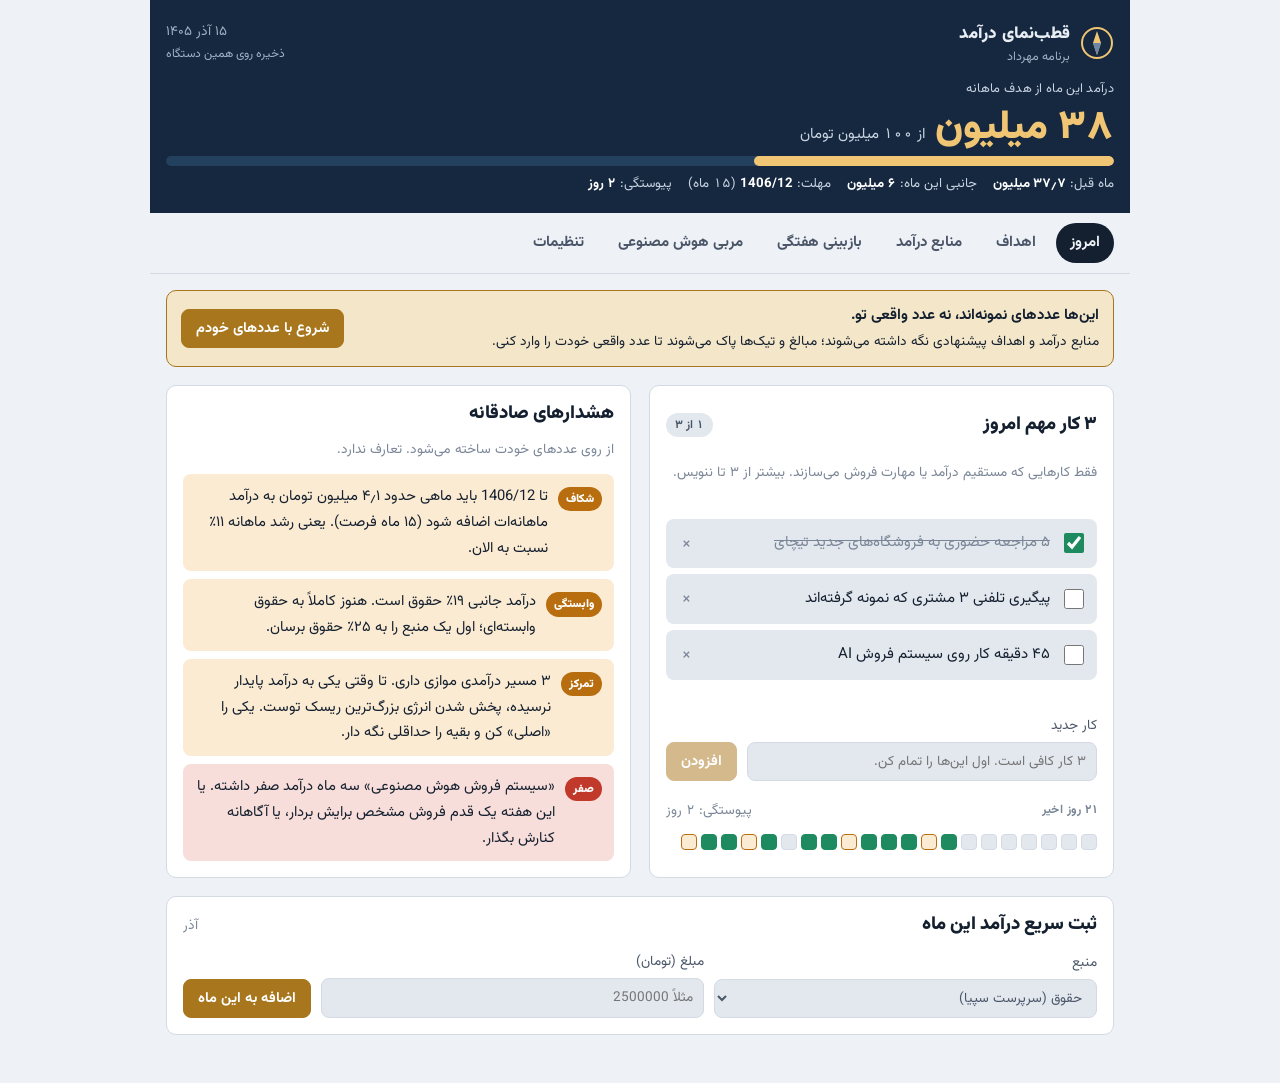
==== ghotbnama/index.html @ 7aa99f92 "Add Ghotbnama: personal goal and income planning app Single-file RTL Persian web app: daily top-3 ta" ====
<!DOCTYPE html>
<html lang="fa" dir="rtl">
<head>
<meta charset="utf-8">
<meta name="viewport" content="width=device-width,initial-scale=1,viewport-fit=cover">
<title>قطب‌نمای درآمد</title>
<link rel="preconnect" href="https://fonts.googleapis.com">
<link rel="preconnect" href="https://fonts.gstatic.com" crossorigin>
<link rel="stylesheet" href="https://fonts.googleapis.com/css2?family=Vazirmatn:wght@400;500;700;900&display=swap">
<style>
:root{
  color-scheme:light;
  --bg:#EEF1F5; --surface:#FFFFFF; --sunk:#E3E8EF; --line:#D3DAE4;
  --ink:#14202F; --ink2:#4A5668; --ink3:#7A8697;
  --navy:#16283F; --gold:#A8761C; --gold-soft:#F4E6C8; --on-gold:#FFFFFF;
  --good:#1E8A5F; --warn:#B86E0F; --crit:#C0392B;
  --good-bg:#DDF1E7; --warn-bg:#FBEBD3; --crit-bg:#F8DEDA;
  --s1:#2a78d6; --s2:#eb6834; --s3:#1baf7a; --s4:#eda100;
  --radius:10px;
}
@media (prefers-color-scheme:dark){
  :root:not([data-theme="light"]){
    color-scheme:dark;
    --bg:#0C1420; --surface:#16283F; --sunk:#10203A; --line:#26405F;
    --ink:#E9EEF5; --ink2:#AEB9C8; --ink3:#7F8DA1;
    --navy:#0A1422; --gold:#E3B35C; --gold-soft:#3A3120; --on-gold:#1A1405;
    --good:#4CC08E; --warn:#E6A246; --crit:#EE7466;
    --good-bg:#15372B; --warn-bg:#3B2C14; --crit-bg:#3E1D1A;
    --s1:#3987e5; --s2:#d95926; --s3:#199e70; --s4:#c98500;
  }
}
:root[data-theme="dark"]{
  color-scheme:dark;
  --bg:#0C1420; --surface:#16283F; --sunk:#10203A; --line:#26405F;
  --ink:#E9EEF5; --ink2:#AEB9C8; --ink3:#7F8DA1;
  --navy:#0A1422; --gold:#E3B35C; --gold-soft:#3A3120; --on-gold:#1A1405;
  --good:#4CC08E; --warn:#E6A246; --crit:#EE7466;
  --good-bg:#15372B; --warn-bg:#3B2C14; --crit-bg:#3E1D1A;
  --s1:#3987e5; --s2:#d95926; --s3:#199e70; --s4:#c98500;
}
*{box-sizing:border-box}
[hidden]{display:none!important}
body{margin:0;background:var(--bg);color:var(--ink);font:15px/1.75 Vazirmatn,Tahoma,"Segoe UI",sans-serif;direction:rtl}
.wrap{max-width:980px;margin:0 auto;padding-inline:16px;padding-block:0 48px}
h1,h2,h3{margin:0;text-wrap:balance;line-height:1.35}
h2{font-size:1.15rem;font-weight:900}
h3{font-size:1rem;font-weight:700}
.num{font-variant-numeric:tabular-nums}
button,input,select,textarea{font:inherit;color:inherit}
button{cursor:pointer}
:focus-visible{outline:2px solid var(--gold);outline-offset:2px}

/* Hero: the north star */
.hero{background:var(--navy);color:#E9EEF5;margin-inline:-16px;padding:20px 16px 18px;display:grid;gap:12px}
.hero-top{display:flex;justify-content:space-between;align-items:center;gap:12px;flex-wrap:wrap}
.brand{display:flex;align-items:center;gap:10px}
.brand svg{flex:none}
.brand b{font-size:1.05rem;font-weight:900;letter-spacing:.2px}
.brand small{display:block;color:#9FB0C6;font-size:.78rem;line-height:1.3}
.today-date{color:#9FB0C6;font-size:.85rem}
.north{display:grid;gap:6px}
.north-label{font-size:.8rem;color:#C9D4E2;letter-spacing:.3px}
.north-fig{display:flex;align-items:baseline;gap:10px;flex-wrap:wrap}
.north-fig strong{font-size:clamp(1.7rem,6vw,2.5rem);font-weight:900;color:#F0C674;line-height:1.1}
.north-fig span{color:#C9D4E2}
.track{height:10px;background:#24405F;border-radius:6px;overflow:hidden}
.track>i{display:block;height:100%;background:#F0C674;border-radius:6px;transition:width .5s}
.north-meta{display:flex;gap:16px;flex-wrap:wrap;font-size:.83rem;color:#C9D4E2}
.north-meta b{color:#fff}

/* Tabs */
nav.tabs{position:sticky;top:env(safe-area-inset-top,0px);z-index:5;background:var(--bg);margin-inline:-16px;padding:10px 16px;display:flex;gap:6px;overflow-x:auto;border-bottom:1px solid var(--line)}
nav.tabs button{border:0;background:transparent;padding:7px 14px;border-radius:999px;color:var(--ink2);font-weight:700;white-space:nowrap}
nav.tabs button[aria-selected="true"]{background:var(--ink);color:var(--bg)}
section.pane{display:grid;gap:18px;padding-top:18px}

.card{background:var(--surface);border:1px solid var(--line);border-radius:var(--radius);padding:16px;display:grid;gap:12px}
.row{display:flex;gap:10px;align-items:center;flex-wrap:wrap}
.spread{justify-content:space-between}
.grid2{display:grid;grid-template-columns:repeat(auto-fit,minmax(280px,1fr));gap:18px}
.muted{color:var(--ink3);font-size:.85rem}
.eyebrow{font-size:.75rem;color:var(--ink3);letter-spacing:.4px;font-weight:700}

.btn{border:1px solid var(--line);background:var(--surface);padding:6px 14px;border-radius:8px;font-weight:700;font-size:.9rem}
.btn:hover{border-color:var(--ink3)}
.btn.primary{background:var(--gold);border-color:var(--gold);color:var(--on-gold)}
.btn.ghost{border-color:transparent;background:transparent;color:var(--ink2)}
.btn.danger{color:var(--crit)}
.btn:disabled{opacity:.5;cursor:default}
.x{border:0;background:transparent;color:var(--ink3);font-size:1.1rem;line-height:1;padding:4px 6px;border-radius:6px}
.x:hover{color:var(--crit);background:var(--crit-bg)}

input[type=text],input[type=number],select,textarea{background:var(--sunk);border:1px solid var(--line);border-radius:8px;padding:7px 10px;width:100%;min-width:0}
textarea{min-height:70px;resize:vertical;line-height:1.7}
label.f{display:grid;gap:4px;font-size:.85rem;color:var(--ink2);flex:1 1 160px}
.form{display:flex;gap:10px;flex-wrap:wrap;align-items:end}

/* Sample banner */
.banner{background:var(--gold-soft);border:1px solid var(--gold);border-radius:var(--radius);padding:12px 14px;display:flex;gap:12px;align-items:center;justify-content:space-between;flex-wrap:wrap}

/* Insights */
.insights{display:grid;gap:8px}
.ins{display:flex;gap:10px;align-items:flex-start;padding:10px 12px;border-radius:8px;font-size:.92rem}
.ins .tag{flex:none;font-size:.72rem;font-weight:900;padding:2px 8px;border-radius:999px;margin-top:3px}
.ins.crit{background:var(--crit-bg)} .ins.crit .tag{background:var(--crit);color:#fff}
.ins.warn{background:var(--warn-bg)} .ins.warn .tag{background:var(--warn);color:#fff}
.ins.good{background:var(--good-bg)} .ins.good .tag{background:var(--good);color:#fff}

/* Tasks */
.tasks{display:grid;gap:6px}
.task{display:flex;align-items:center;gap:10px;padding:8px 10px;border-radius:8px;background:var(--sunk)}
.task input[type=checkbox]{width:20px;height:20px;accent-color:var(--good);flex:none}
.task span{flex:1}
.task.done span{text-decoration:line-through;color:var(--ink3)}
.task .carried{font-size:.7rem;color:var(--warn);font-weight:700}
.streak{display:flex;gap:4px;flex-wrap:wrap}
.streak i{width:16px;height:16px;border-radius:4px;background:var(--sunk);border:1px solid var(--line)}
.streak i.full{background:var(--good);border-color:var(--good)}
.streak i.part{background:var(--warn-bg);border-color:var(--warn)}

/* Stat strip */
.stats{display:grid;grid-template-columns:repeat(auto-fit,minmax(150px,1fr));gap:10px}
.stat{background:var(--sunk);border-radius:8px;padding:10px 12px}
.stat .v{font-size:1.25rem;font-weight:900}
.stat .l{font-size:.78rem;color:var(--ink3)}

/* Goals */
.goal{border:1px solid var(--line);border-radius:var(--radius);padding:14px;display:grid;gap:10px;background:var(--surface)}
.pill{font-size:.72rem;font-weight:700;padding:2px 9px;border-radius:999px;background:var(--sunk);color:var(--ink2)}
.pill.ok{background:var(--good-bg);color:var(--good)}
.pill.late{background:var(--crit-bg);color:var(--crit)}
.pill.risk{background:var(--warn-bg);color:var(--warn)}
.bar{height:8px;background:var(--sunk);border-radius:5px;overflow:hidden}
.bar>i{display:block;height:100%;background:var(--gold);border-radius:5px}
.ms{display:flex;gap:8px;align-items:center;font-size:.9rem}
.ms input{accent-color:var(--good)}

/* Streams */
.stream{display:grid;grid-template-columns:auto 1fr auto;gap:10px;align-items:center;padding:10px 0;border-bottom:1px solid var(--line)}
.stream:last-child{border-bottom:0}
.dot{width:12px;height:12px;border-radius:3px}
.tablewrap{overflow-x:auto}
table{border-collapse:collapse;width:100%;font-size:.88rem}
th,td{padding:7px 8px;text-align:right;border-bottom:1px solid var(--line);white-space:nowrap}
th{color:var(--ink3);font-weight:700;font-size:.78rem}
td input{width:110px;padding:4px 6px}

/* Chart */
.chart{position:relative}
.chart svg{display:block;width:100%;height:auto}
.legend{display:flex;gap:14px;flex-wrap:wrap;font-size:.82rem;color:var(--ink2)}
.legend span{display:inline-flex;align-items:center;gap:6px}
.tip{position:absolute;pointer-events:none;background:var(--ink);color:var(--bg);font-size:.8rem;padding:6px 10px;border-radius:6px;white-space:nowrap;transform:translate(50%,-110%)}

/* Reviews */
.review{border-top:1px solid var(--line);padding-top:10px;display:grid;gap:4px;font-size:.92rem}
.review b{color:var(--ink2);font-weight:700}

/* Coach */
.coach-out{white-space:pre-wrap;background:var(--sunk);border-radius:8px;padding:14px;min-height:80px;line-height:1.9}
.chips{display:flex;gap:8px;flex-wrap:wrap}

.toast{position:fixed;bottom:calc(16px + env(safe-area-inset-bottom,0px));left:50%;transform:translateX(-50%);background:var(--ink);color:var(--bg);padding:8px 16px;border-radius:8px;font-size:.88rem;z-index:20}
.sync{font-size:.75rem;color:#9FB0C6}
@media (prefers-reduced-motion:reduce){*{transition:none!important}}
</style>
</head>
<body>
<div class="wrap">

<header class="hero">
  <div class="hero-top">
    <div class="brand">
      <svg width="34" height="34" viewBox="0 0 34 34" aria-hidden="true"><circle cx="17" cy="17" r="15" fill="none" stroke="#F0C674" stroke-width="2"/><path d="M17 5 L21 17 L17 29 L13 17 Z" fill="#F0C674"/><path d="M17 17 L21 17 L17 29 L13 17 Z" fill="#6E86A6"/></svg>
      <div><b>قطب‌نمای درآمد</b><small id="hello">برنامه‌ریزی اهداف و درآمد</small></div>
    </div>
    <div style="text-align:left"><div class="today-date" id="todayLabel"></div><div class="sync" id="syncLabel">ذخیره روی همین دستگاه</div></div>
  </div>
  <div class="north">
    <div class="north-label">درآمد این ماه از هدف ماهانه</div>
    <div class="north-fig num"><strong id="nfNow">۰</strong><span id="nfOf"></span></div>
    <div class="track" role="progressbar" aria-label="پیشرفت به سمت هدف ماهانه" id="nfTrackWrap"><i id="nfTrack" style="width:0"></i></div>
    <div class="north-meta num" id="nfMeta"></div>
  </div>
</header>

<nav class="tabs" role="tablist" id="tabs">
  <button role="tab" data-tab="today" aria-selected="true">امروز</button>
  <button role="tab" data-tab="goals">اهداف</button>
  <button role="tab" data-tab="income">منابع درآمد</button>
  <button role="tab" data-tab="review">بازبینی هفتگی</button>
  <button role="tab" data-tab="coach">مربی هوش مصنوعی</button>
  <button role="tab" data-tab="settings">تنظیمات</button>
</nav>

<div id="sampleBanner" class="banner" hidden style="margin-top:16px">
  <div><b>این‌ها عددهای نمونه‌اند، نه عدد واقعی تو.</b><div class="muted" style="color:inherit">منابع درآمد و اهداف پیشنهادی نگه داشته می‌شوند؛ مبالغ و تیک‌ها پاک می‌شوند تا عدد واقعی خودت را وارد کنی.</div></div>
  <button class="btn primary" id="clearSample">شروع با عددهای خودم</button>
</div>

<!-- TODAY -->
<section class="pane" data-pane="today">
  <div class="grid2">
    <div class="card">
      <div class="row spread"><h2>۳ کار مهم امروز</h2><span class="pill num" id="taskCount"></span></div>
      <p class="muted" style="margin:0">فقط کارهایی که مستقیم درآمد یا مهارت فروش می‌سازند. بیشتر از ۳ تا ننویس.</p>
      <div class="tasks" id="taskList"></div>
      <form class="form" id="taskForm"><label class="f" style="flex:1 1 200px">کار جدید<input type="text" id="taskInput" placeholder="مثلاً: مراجعه به ۵ سوپرمارکت جدید برای تیچای"></label><button class="btn primary">افزودن</button></form>
      <div class="grid" style="display:grid;gap:6px">
        <div class="row spread"><span class="eyebrow">۲۱ روز اخیر</span><span class="muted num" id="streakLabel"></span></div>
        <div class="streak" id="streak"></div>
      </div>
    </div>
    <div class="card">
      <h2>هشدارهای صادقانه</h2>
      <p class="muted" style="margin:0">از روی عددهای خودت ساخته می‌شود. تعارف ندارد.</p>
      <div class="insights" id="insights"></div>
    </div>
  </div>
  <div class="card">
    <div class="row spread"><h2>ثبت سریع درآمد این ماه</h2><span class="muted" id="qMonth"></span></div>
    <form class="form" id="quickIncome">
      <label class="f">منبع<select id="qStream"></select></label>
      <label class="f">مبلغ (تومان)<input type="number" id="qAmount" min="0" step="1000" inputmode="numeric" placeholder="مثلاً 2500000"></label>
      <button class="btn primary">اضافه به این ماه</button>
    </form>
  </div>
</section>

<!-- GOALS -->
<section class="pane" data-pane="goals" hidden>
  <div class="card">
    <span class="eyebrow">چشم‌انداز</span>
    <textarea id="vision" aria-label="چشم‌انداز" placeholder="سه سال دیگر کجا هستی؟"></textarea>
  </div>
  <div class="row spread"><h2>اهداف قابل اندازه‌گیری</h2><span class="muted">هدف بدون عدد و مهلت، فقط آرزوست.</span></div>
  <div id="goalList" style="display:grid;gap:12px"></div>
  <div class="card">
    <h3>هدف جدید</h3>
    <form class="form" id="goalForm">
      <label class="f" style="flex:2 1 260px">عنوان<input type="text" id="gTitle" required placeholder="مثلاً: ۲۰ فروشگاه ثابت تیچای"></label>
      <label class="f">افق<select id="gHorizon"><option value="year">سالانه</option><option value="quarter">فصلی</option><option value="month">ماهانه</option></select></label>
      <label class="f">منبع درآمد مرتبط<select id="gStream"></select></label>
      <label class="f">عدد فعلی<input type="number" id="gCur" value="0"></label>
      <label class="f">عدد هدف<input type="number" id="gTarget" required></label>
      <label class="f">واحد<input type="text" id="gUnit" placeholder="فروشگاه / میلیون تومان / مشتری"></label>
      <label class="f">مهلت (سال/ماه شمسی)<input type="text" id="gDeadline" placeholder="1405/12" pattern="\d{4}/\d{1,2}"></label>
      <button class="btn primary">ثبت هدف</button>
    </form>
  </div>
</section>

<!-- INCOME -->
<section class="pane" data-pane="income" hidden>
  <div class="card">
    <div class="row spread"><h2>درآمد ۶ ماه اخیر</h2><span class="muted">خط‌چین = هدف ماهانه</span></div>
    <div class="legend" id="legend"></div>
    <div class="chart" id="chart"></div>
  </div>
  <div class="card">
    <h2>منابع درآمد</h2>
    <div id="streamList"></div>
    <form class="form" id="streamForm">
      <label class="f" style="flex:2 1 220px">نام منبع<input type="text" id="sName" required placeholder="مثلاً: پخش عمده تیچای"></label>
      <label class="f">نوع<select id="sKind"><option value="active">کسب‌وکار فعال</option><option value="passive">درآمد غیرفعال</option><option value="job">حقوق</option></select></label>
      <label class="f">هدف ماهانه (تومان)<input type="number" id="sTarget" min="0" step="100000"></label>
      <button class="btn primary">افزودن منبع</button>
    </form>
  </div>
  <div class="card">
    <h2>جدول درآمد ماهانه</h2>
    <p class="muted" style="margin:0">هر خانه را مستقیم ویرایش کن. مبالغ به تومان.</p>
    <div class="tablewrap" id="incomeTable"></div>
  </div>
</section>

<!-- REVIEW -->
<section class="pane" data-pane="review" hidden>
  <div class="card">
    <div class="row spread"><h2>بازبینی این هفته</h2><span class="muted" id="lastReview"></span></div>
    <form id="reviewForm" style="display:grid;gap:10px">
      <label class="f">این هفته دقیقاً چه کار کردم؟<textarea id="rDid"></textarea></label>
      <label class="f">نتیجه با عدد (فروش، مشتری جدید، مذاکره)<textarea id="rResult"></textarea></label>
      <label class="f">چه چیزی جواب نداد و چرا؟<textarea id="rFail"></textarea></label>
      <label class="f">درس این هفته<textarea id="rLesson"></textarea></label>
      <label class="f">تنها تمرکز هفته بعد (یک جمله)<input type="text" id="rFocus"></label>
      <div class="row"><button class="btn primary">ثبت بازبینی</button></div>
    </form>
  </div>
  <div class="card">
    <h2>بازبینی‌های قبلی</h2>
    <div id="reviewList"></div>
  </div>
</section>

<!-- COACH -->
<section class="pane" data-pane="coach" hidden>
  <div class="card">
    <h2>مربی هوش مصنوعی</h2>
    <p class="muted" style="margin:0" id="coachNote">مربی کل عددها، اهداف و بازبینی‌هایت را می‌خواند و بدون تعارف تحلیل می‌کند.</p>
    <div id="coachUi" style="display:grid;gap:12px">
      <div class="chips">
        <button class="btn" data-ask="audit">تحلیل صادقانه وضعیت</button>
        <button class="btn" data-ask="week">برنامه هفته بعد</button>
        <button class="btn" data-ask="cut">چه چیزی را باید کنار بگذارم؟</button>
        <button class="btn" data-ask="sales">اسکریپت فروش تیچای</button>
      </div>
      <form class="form" id="coachForm"><label class="f" style="flex:1 1 260px">سؤال خودت<input type="text" id="coachQ" placeholder="مثلاً: با ۲۰ میلیون سرمایه کدام مسیر را اول ببرم جلو؟"></label><button class="btn primary">بپرس</button><button class="btn ghost" type="button" id="coachStop" hidden>توقف</button></form>
      <div class="coach-out" id="coachOut">یکی از دکمه‌ها را بزن یا سؤالت را بنویس.</div>
    </div>
    <div id="coachOff" hidden class="muted">مربی فقط وقتی این صفحه داخل Claude باز شود کار می‌کند. در نسخه مستقل، از تب تنظیمات «کپی داده‌ها» را بزن و خروجی را برای Claude بفرست.</div>
  </div>
</section>

<!-- SETTINGS -->
<section class="pane" data-pane="settings" hidden>
  <div class="card">
    <h2>هدف اصلی (ستاره شمالی)</h2>
    <form class="form" id="profileForm">
      <label class="f">نام<input type="text" id="pName"></label>
      <label class="f">هدف درآمد ماهانه (تومان)<input type="number" id="pTarget" min="0" step="1000000"></label>
      <label class="f">تا تاریخ (سال/ماه شمسی)<input type="text" id="pDeadline" placeholder="1406/12" pattern="\d{4}/\d{1,2}"></label>
      <label class="f" style="flex-basis:100%">درباره من (مربی این را می‌خواند)<textarea id="pAbout"></textarea></label>
      <button class="btn primary">ذخیره</button>
    </form>
  </div>
  <div class="card">
    <h2>پشتیبان‌گیری</h2>
    <p class="muted" style="margin:0">کل داده‌ها به صورت متن JSON. کپی کن و جایی امن نگه دار؛ برای بازگردانی، متن را اینجا بچسبان.</p>
    <textarea id="backup" style="min-height:120px;direction:ltr;text-align:left;font-size:.8rem"></textarea>
    <div class="row"><button class="btn" id="copyData">کپی داده‌ها</button><button class="btn" id="importData">بازگردانی از متن بالا</button><button class="btn danger" id="resetAll">پاک کردن همه</button></div>
    <div id="resetConfirm" hidden class="banner" style="background:var(--crit-bg);border-color:var(--crit)"><span>همه اهداف، درآمدها و بازبینی‌ها پاک شود؟</span><div class="row"><button class="btn danger" id="resetYes">بله، پاک کن</button><button class="btn ghost" id="resetNo">نه</button></div></div>
  </div>
</section>

</div>
<div class="toast" id="toast" hidden></div>

<script>
(function(){
"use strict";
// ---------- تاریخ شمسی ----------
const MONTHS=["فروردین","اردیبهشت","خرداد","تیر","مرداد","شهریور","مهر","آبان","آذر","دی","بهمن","اسفند"];
function jNow(d){
  const p=new Intl.DateTimeFormat("en-u-ca-persian-nu-latn",{year:"numeric",month:"numeric",day:"numeric"}).formatToParts(d||new Date());
  const g=t=>parseInt((p.find(x=>x.type===t)||{}).value,10);
  return {y:g("year"),m:g("month"),d:g("day")};
}
const pad=n=>String(n).padStart(2,"0");
const mKey=(y,m)=>y+"-"+pad(m);
function shiftMonth(y,m,k){let t=y*12+(m-1)+k;return {y:Math.floor(t/12),m:t%12+1};}
function dayKey(d){const j=jNow(d);return j.y+"-"+pad(j.m)+"-"+pad(j.d);}
function daysAgo(n){const d=new Date();d.setDate(d.getDate()-n);return d;}
function monthsUntil(str){ // "1406/12" -> months from now
  const m=/^(\d{4})\/(\d{1,2})$/.exec((str||"").trim()); if(!m) return null;
  const j=jNow(); return (+m[1]*12+ +m[2])-(j.y*12+j.m);
}
const J=jNow(), CUR=mKey(J.y,J.m), TODAY=dayKey();

// ---------- قالب‌بندی عدد ----------
const fa=n=>Number(n||0).toLocaleString("fa-IR");
function money(n){
  n=Number(n)||0; const a=Math.abs(n);
  if(a>=1e9) return (n/1e9).toLocaleString("fa-IR",{maximumFractionDigits:2})+" میلیارد";
  if(a>=1e6) return (n/1e6).toLocaleString("fa-IR",{maximumFractionDigits:1})+" میلیون";
  if(a>=1e3) return (n/1e3).toLocaleString("fa-IR",{maximumFractionDigits:0})+" هزار";
  return fa(n);
}
const uid=()=>Math.random().toString(36).slice(2,9);
const esc=s=>String(s==null?"":s).replace(/[&<>"]/g,c=>({"&":"&amp;","<":"&lt;",">":"&gt;",'"':"&quot;"}[c]));

// ---------- داده اولیه (نمونه) ----------
function seed(){
  const back=k=>{const t=shiftMonth(J.y,J.m,-k);return mKey(t.y,t.m);};
  const e=(arr)=>{const o={};arr.forEach((v,i)=>{if(v!=null)o[back(arr.length-1-i)]=v;});return o;};
  return {
    v:1, sample:true,
    profile:{name:"مهرداد",target:100000000,deadline:(J.y+1)+"/12",
      about:"سرپرست واحد سپیا در کارخانه چینی بهداشتی، مدیر تیم ۱۰ نفره. در حال ساخت شبکه پخش عمده قهوه فوری لیوانی تیچای و پروژه‌های نرم‌افزاری (NovaTunnel، VQ Factory). هدف: عبور از درآمد کارمندی، چند منبع درآمد، و تبدیل شدن به متخصص فروش و هوش مصنوعی؛ ساخت سیستمی که فروش را بدون دخالت انسانی انجام دهد. تعارف نمی‌خواهم؛ واقعیت و چالش‌ها را می‌خواهم."},
    vision:"سه سال دیگر: درآمد ماهانه پایدار از چند منبع، که بیشترش به حضور روزانه من وابسته نیست. یک سیستم فروش مبتنی بر هوش مصنوعی که محصولات مختلف را خودکار می‌فروشد، و شناخته شدن به عنوان متخصص فروش با AI.",
    streams:[
      {id:"s_job",name:"حقوق (سرپرست سپیا)",kind:"job",target:0,entries:e([30e6,30e6,30e6,30e6,32e6,32e6])},
      {id:"s_tch",name:"پخش تیچای",kind:"active",target:30e6,entries:e([0,1.5e6,3e6,2e6,4.5e6,6e6])},
      {id:"s_nova",name:"NovaTunnel",kind:"active",target:20e6,entries:e([0,0,0,0.8e6,1.2e6,0])},
      {id:"s_ai",name:"سیستم فروش هوش مصنوعی",kind:"passive",target:50e6,entries:{}}
    ],
    goals:[
      {id:uid(),title:"فروشگاه ثابت و تکراری برای تیچای",horizon:"quarter",streamId:"s_tch",cur:7,target:30,unit:"فروشگاه",deadline:J.y+"/"+Math.min(12,J.m+3),
        ms:[{t:"لیست ۱۰۰ فروشگاه هدف در ۳ محله",done:true},{t:"اسکریپت مذاکره و قیمت عمده نهایی",done:true},{t:"۵ مراجعه در هفته، ثبت نتیجه هر مراجعه",done:false},{t:"اولین قرارداد با یک عمده‌فروش",done:false}]},
      {id:uid(),title:"درآمد جانبی ماهانه غیر از حقوق",horizon:"year",streamId:"",cur:6,target:50,unit:"میلیون تومان",deadline:J.y+1+"/06",ms:[]},
      {id:uid(),title:"نسخه اول دستیار فروش خودکار (تحلیل بازار → پیام → پیگیری)",horizon:"quarter",streamId:"s_ai",cur:1,target:4,unit:"مرحله",deadline:J.y+"/12",
        ms:[{t:"جمع‌آوری داده ۵۰ مشتری تیچای در یک جدول",done:true},{t:"پیام پیگیری خودکار در تلگرام",done:false},{t:"تست روی ۱۰ مشتری واقعی",done:false},{t:"اندازه‌گیری نرخ تبدیل قبل و بعد",done:false}]}
    ],
    today:{date:TODAY,tasks:[{t:"۵ مراجعه حضوری به فروشگاه‌های جدید تیچای",done:true,carried:false},{t:"پیگیری تلفنی ۳ مشتری که نمونه گرفته‌اند",done:false,carried:false},{t:"۴۵ دقیقه کار روی سیستم فروش AI",done:false,carried:false}]},
    history:(()=>{const h={};[1,1,0.66,1,0,1,1,0.33,1,1,1,0.66,1].forEach((r,i)=>{h[dayKey(daysAgo(i+1))]={done:Math.round(r*3),total:3};});return h;})(),
    reviews:[{id:uid(),date:dayKey(daysAgo(6)),did:"۱۸ مراجعه حضوری، ۴ نمونه رایگان، ۲ جلسه کار روی NovaTunnel",result:"۳ فروشگاه جدید، مجموعاً ۱۲ کارتن",fail:"فروشگاه‌های بزرگ زنجیره‌ای بدون معرف جواب ندادند",lesson:"سوپرمارکت‌های محله‌ای با نمونه رایگان راحت‌تر قبول می‌کنند",focus:"فقط تیچای: ۲۵ مراجعه و ۵ مشتری جدید"}]
  };
}
function blank(){
  return {v:1,sample:false,profile:{name:"",target:0,deadline:"",about:""},vision:"",streams:[],goals:[],today:{date:TODAY,tasks:[]},history:{},reviews:[]};
}

// ---------- ذخیره‌سازی ----------
const LS="ghotbnama.v1";
let S=null, dbRef=null, saveT=null;
function lsGet(){try{const r=localStorage.getItem(LS);return r?JSON.parse(r):null;}catch(e){return null;}}
function lsSet(){try{localStorage.setItem(LS,JSON.stringify(S));}catch(e){}}
function save(){
  lsSet();
  clearTimeout(saveT);
  if(dbRef) saveT=setTimeout(()=>{
    dbRef.set({state:JSON.stringify(S),updated:Date.now()}).then(()=>setSync("ذخیره در حساب Claude")).catch(()=>setSync("ذخیره ابری ناموفق؛ روی دستگاه ذخیره شد"));
  },700);
}
function setSync(t){document.getElementById("syncLabel").textContent=t;}
function valid(o){return o&&typeof o==="object"&&Array.isArray(o.streams)&&Array.isArray(o.goals)&&o.profile;}

function rollDay(){
  if(S.today.date===TODAY) return;
  const t=S.today.tasks;
  if(t.length) S.history[S.today.date]={done:t.filter(x=>x.done).length,total:t.length};
  S.today={date:TODAY,tasks:t.filter(x=>!x.done).map(x=>({t:x.t,done:false,carried:true}))};
}

// ---------- محاسبات ----------
const monthTotal=k=>S.streams.reduce((a,s)=>a+(Number(s.entries[k])||0),0);
const sideTotal=k=>S.streams.filter(s=>s.kind!=="job").reduce((a,s)=>a+(Number(s.entries[k])||0),0);
function lastMonths(n){const r=[];for(let i=n-1;i>=0;i--){const t=shiftMonth(J.y,J.m,-i);r.push({k:mKey(t.y,t.m),label:MONTHS[t.m-1]});}return r;}
function streakDays(){
  let n=0; const tt=S.today.tasks;
  const todayFull=tt.length&&tt.every(x=>x.done);
  for(let i=1;i<400;i++){const h=S.history[dayKey(daysAgo(i))]; if(h&&h.total&&h.done===h.total) n++; else break;}
  return n+(todayFull?1:0);
}

function insights(){
  const out=[]; const p=S.profile;
  const prev=shiftMonth(J.y,J.m,-1), prevK=mKey(prev.y,prev.m);
  const cur=monthTotal(CUR), last=monthTotal(prevK);
  if(!p.target) out.push(["warn","هدف","هنوز عدد هدف درآمد ماهانه را در تنظیمات مشخص نکرده‌ای. بدون عدد، هیچ برنامه‌ای قابل سنجش نیست."]);
  const mu=monthsUntil(p.deadline);
  if(p.target&&mu!=null&&mu>0){
    const base=Math.max(cur,last);
    const gap=p.target-base;
    if(gap>0){
      const perMonth=gap/mu;
      out.push([perMonth>base*0.15&&base>0?"crit":"warn","شکاف",`تا ${p.deadline} باید ماهی حدود ${money(perMonth)} تومان به درآمد ماهانه‌ات اضافه شود (${fa(mu)} ماه فرصت). ${base>0?`یعنی رشد ماهانه ${fa(Math.round(perMonth/base*100))}٪ نسبت به الان.`:""}`]);
    } else out.push(["good","هدف","درآمد ماهانه‌ات به هدف رسیده. وقت بالا بردن هدف است."]);
  }
  const side=S.streams.filter(s=>s.kind!=="job");
  const job=S.streams.filter(s=>s.kind==="job").reduce((a,s)=>a+(Number(s.entries[CUR]||s.entries[prevK])||0),0);
  const sideNow=Math.max(sideTotal(CUR),sideTotal(prevK));
  if(job>0&&sideNow>0) out.push([sideNow<job*0.25?"warn":"good","وابستگی",`درآمد جانبی ${fa(Math.round(sideNow/job*100))}٪ حقوق است. ${sideNow<job*0.25?"هنوز کاملاً به حقوق وابسته‌ای؛ اول یک منبع را به ۲۵٪ حقوق برسان.":"در مسیر درستی."}`]);
  const active=side.filter(s=>{const m=lastMonths(3);return m.some(x=>Number(s.entries[x.k])>0)||s.target>0;});
  if(active.length>2) out.push(["warn","تمرکز",`${fa(active.length)} مسیر درآمدی موازی داری. تا وقتی یکی به درآمد پایدار نرسیده، پخش شدن انرژی بزرگ‌ترین ریسک توست. یکی را «اصلی» کن و بقیه را حداقلی نگه دار.`]);
  side.forEach(s=>{
    if(!s.target) return;
    const m=lastMonths(3).map(x=>Number(s.entries[x.k])||0);
    if(m.every(v=>v===0)) out.push(["crit","صفر",`«${s.name}» سه ماه درآمد صفر داشته. یا این هفته یک قدم فروش مشخص برایش بردار، یا آگاهانه کنارش بگذار.`]);
    else if(m[2]<m[1]&&m[1]<m[0]) out.push(["warn","افت",`درآمد «${s.name}» دو ماه پشت سر هم کم شده.`]);
  });
  const lr=S.reviews[0]; const lrDays=lr?Math.round((Date.now()-new Date(lr.ts||0).getTime())/864e5):null;
  if(!lr) out.push(["warn","بازبینی","هنوز هیچ بازبینی هفتگی ثبت نکرده‌ای. کسی که نتیجه‌اش را نمی‌سنجد، همان اشتباه را تکرار می‌کند."]);
  else if(lr.ts&&lrDays>8) out.push(["warn","بازبینی",`${fa(lrDays)} روز از آخرین بازبینی گذشته.`]);
  if(S.reviews.length>=3){const f=S.reviews.slice(0,3).map(r=>(r.focus||"").trim());if(new Set(f).size===3&&f.every(Boolean))out.push(["warn","تمرکز","تمرکز سه هفته اخیرت هر هفته عوض شده. نتیجه در فروش از تکرار یک کار می‌آید، نه تغییر مداوم."]);}
  S.goals.forEach(g=>{
    const mu=monthsUntil(g.deadline); const pr=g.target?g.cur/g.target:0;
    if(!g.deadline||!g.target) out.push(["warn","هدف",`هدف «${g.title}» عدد یا مهلت ندارد.`]);
    else if(mu!=null&&mu<0&&pr<1) out.push(["crit","عقب",`مهلت «${g.title}» گذشته و ${fa(Math.round(pr*100))}٪ انجام شده. مهلت را واقع‌بینانه کن یا هدف را بشکن.`]);
  });
  const st=streakDays(); if(st>=5) out.push(["good","پیوستگی",`${fa(st)} روز پشت سر هم هر ۳ کار مهم را انجام داده‌ای.`]);
  return out;
}

// ---------- رندر ----------
const $=id=>document.getElementById(id);
function goalStatus(g){
  const pr=g.target?Math.min(1,g.cur/g.target):0; if(pr>=1) return ["ok","انجام شد"];
  const mu=monthsUntil(g.deadline); if(mu==null) return ["","بدون مهلت"];
  if(mu<0) return ["late","عقب از مهلت"]; if(mu<=1&&pr<0.7) return ["risk","در خطر"]; return ["",fa(mu)+" ماه مانده"];
}
function renderHero(){
  const p=S.profile, cur=monthTotal(CUR);
  $("hello").textContent=p.name?("برنامه "+p.name):"برنامه‌ریزی اهداف و درآمد";
  $("todayLabel").textContent=fa(J.d)+" "+MONTHS[J.m-1]+" "+J.y.toLocaleString("fa-IR",{useGrouping:false});
  $("nfNow").textContent=money(cur);
  $("nfOf").textContent=p.target?("از "+money(p.target)+" تومان"):"هدف ماهانه را در تنظیمات بگذار";
  const pr=p.target?Math.min(100,cur/p.target*100):0;
  $("nfTrack").style.width=pr+"%"; $("nfTrackWrap").setAttribute("aria-valuenow",Math.round(pr));
  const prev=shiftMonth(J.y,J.m,-1); const last=monthTotal(mKey(prev.y,prev.m));
  const mu=monthsUntil(p.deadline);
  $("nfMeta").innerHTML=`<span>ماه قبل: <b>${money(last)}</b></span><span>جانبی این ماه: <b>${money(sideTotal(CUR))}</b></span>${mu!=null?`<span>مهلت: <b>${esc(p.deadline)}</b> (${fa(mu)} ماه)</span>`:""}<span>پیوستگی: <b>${fa(streakDays())} روز</b></span>`;
  $("sampleBanner").hidden=!S.sample;
}
function renderToday(){
  const t=S.today.tasks;
  $("taskCount").textContent=fa(t.filter(x=>x.done).length)+" از "+fa(t.length);
  $("taskList").innerHTML=t.length?t.map((x,i)=>`<label class="task${x.done?" done":""}"><input type="checkbox" data-ti="${i}" ${x.done?"checked":""}><span>${esc(x.t)}</span>${x.carried?'<span class="carried">از دیروز</span>':""}<button type="button" class="x" data-tdel="${i}" aria-label="حذف">×</button></label>`).join(""):'<div class="muted">کار امروز را بنویس.</div>';
  $("taskForm").querySelector("button").disabled=t.length>=3;
  $("taskInput").disabled=t.length>=3;
  $("taskInput").placeholder=t.length>=3?"۳ کار کافی است. اول این‌ها را تمام کن.":"مثلاً: مراجعه به ۵ سوپرمارکت جدید برای تیچای";
  let cells="";
  for(let i=20;i>=0;i--){const k=i?dayKey(daysAgo(i)):TODAY;const h=i?S.history[k]:{done:t.filter(x=>x.done).length,total:t.length};
    const cls=h&&h.total?(h.done===h.total?"full":h.done?"part":""):"";cells+=`<i class="${cls}" title="${k}${h&&h.total?": "+h.done+"/"+h.total:""}"></i>`;}
  $("streak").innerHTML=cells;
  $("streakLabel").textContent="پیوستگی: "+fa(streakDays())+" روز";
  $("insights").innerHTML=insights().map(([c,tag,msg])=>`<div class="ins ${c}"><span class="tag">${tag}</span><span>${esc(msg)}</span></div>`).join("")||'<div class="muted">فعلاً هشداری نیست.</div>';
  $("qMonth").textContent=MONTHS[J.m-1];
  $("qStream").innerHTML=S.streams.map(s=>`<option value="${s.id}">${esc(s.name)}</option>`).join("");
}
function streamOpts(sel){return '<option value="">—</option>'+S.streams.map(s=>`<option value="${s.id}"${s.id===sel?" selected":""}>${esc(s.name)}</option>`).join("");}
function renderGoals(){
  if(document.activeElement!==$("vision")) $("vision").value=S.vision||"";
  $("gStream").innerHTML=streamOpts("");
  const H={year:"سالانه",quarter:"فصلی",month:"ماهانه"};
  $("goalList").innerHTML=S.goals.length?S.goals.map(g=>{
    const pr=g.target?Math.min(100,g.cur/g.target*100):0; const [c,l]=goalStatus(g);
    const st=S.streams.find(s=>s.id===g.streamId);
    return `<div class="goal" data-gid="${g.id}">
      <div class="row spread"><h3>${esc(g.title)}</h3><div class="row"><span class="pill">${H[g.horizon]||""}</span><span class="pill ${c}">${l}</span><button class="x" data-gdel="${g.id}" aria-label="حذف هدف">×</button></div></div>
      ${st?`<span class="muted">منبع: ${esc(st.name)}</span>`:""}
      <div class="row spread num"><span><b>${fa(g.cur)}</b> از ${fa(g.target)} ${esc(g.unit)}</span><span class="muted">${fa(Math.round(pr))}٪ · مهلت ${esc(g.deadline||"—")}</span></div>
      <div class="bar"><i style="width:${pr}%"></i></div>
      <div class="row"><label class="f" style="flex:0 1 160px">به‌روزرسانی عدد فعلی<input type="number" data-gcur="${g.id}" value="${g.cur}"></label></div>
      ${g.ms.map((m,i)=>`<label class="ms"><input type="checkbox" data-ms="${g.id}:${i}" ${m.done?"checked":""}><span style="${m.done?"text-decoration:line-through;color:var(--ink3)":""}">${esc(m.t)}</span></label>`).join("")}
      <form class="form" data-msadd="${g.id}"><label class="f" style="flex:1 1 200px">قدم بعدی<input type="text" placeholder="یک قدم کوچک و مشخص"></label><button class="btn">افزودن قدم</button></form>
    </div>`;}).join(""):'<div class="card muted">هنوز هدفی نداری. اولین هدف را پایین همین صفحه بنویس.</div>';
}
function colorOf(i){return "var(--s"+(i%4+1)+")";}
function renderIncome(){
  const months=lastMonths(6);
  const ss=S.streams.slice(0,4);
  $("legend").innerHTML=ss.map((s,i)=>`<span><i class="dot" style="background:${colorOf(i)}"></i>${esc(s.name)}</span>`).join("")+(S.streams.length>4?'<span class="muted">(فقط ۴ منبع اول در نمودار)</span>':"");
  // نمودار ستونی انباشته
  const W=640,H=250,L=58,R=12,T=14,B=30, pw=W-L-R, ph=H-T-B;
  const totals=months.map(m=>ss.reduce((a,s)=>a+(Number(s.entries[m.k])||0),0));
  const target=S.profile.target||0;
  let max=Math.max(1,...totals,target); const step=niceStep(max/4); max=Math.ceil(max/step)*step;
  const y=v=>T+ph-(v/max)*ph; const bw=pw/months.length*0.52;
  let g=`<svg viewBox="0 0 ${W} ${H}" role="img" aria-label="نمودار درآمد ماهانه" style="direction:ltr">`;
  for(let v=0;v<=max+1;v+=step){g+=`<line x1="${L}" x2="${W-R}" y1="${y(v)}" y2="${y(v)}" stroke="var(--line)" stroke-width="1"/><text x="${L-8}" y="${y(v)+4}" text-anchor="end" font-size="11" fill="var(--ink3)">${money(v)}</text>`;}
  months.forEach((m,i)=>{
    const cx=L+pw/months.length*(i+.5); let acc=0;
    const segs=ss.map((s,si)=>({v:Number(s.entries[m.k])||0,si})).filter(x=>x.v>0);
    segs.forEach((sg,j)=>{
      const y0=y(acc), y1=y(acc+sg.v); acc+=sg.v; const top=j===segs.length-1;
      const h=Math.max(0,y0-y1-(top?0:2));
      g+=top?`<path d="M${cx-bw/2},${y0} V${y0-h+4} Q${cx-bw/2},${y0-h} ${cx-bw/2+4},${y0-h} H${cx+bw/2-4} Q${cx+bw/2},${y0-h} ${cx+bw/2},${y0-h+4} V${y0} Z" fill="${colorOf(sg.si)}"/>`:`<rect x="${cx-bw/2}" y="${y0-h}" width="${bw}" height="${h}" fill="${colorOf(sg.si)}"/>`;
    });
    g+=`<text x="${cx}" y="${H-10}" text-anchor="middle" font-size="12" fill="var(--ink2)" font-family="Vazirmatn,Tahoma,sans-serif">${m.label}</text>`;
    g+=`<rect x="${cx-pw/months.length/2}" y="${T}" width="${pw/months.length}" height="${ph}" fill="transparent" data-mi="${i}"/>`;
  });
  if(target) g+=`<line x1="${L}" x2="${W-R}" y1="${y(target)}" y2="${y(target)}" stroke="var(--gold)" stroke-width="2" stroke-dasharray="6 5"/>`;
  g+=`</svg><div class="tip" id="tip" hidden></div>`;
  $("chart").innerHTML=g;
  $("chart").querySelectorAll("[data-mi]").forEach(r=>{
    r.addEventListener("pointerenter",ev=>{const i=+r.dataset.mi,m=months[i];const tip=$("tip");
      tip.innerHTML=`<b>${m.label}</b> · ${money(totals[i])}<br>`+ss.map(s=>`${esc(s.name)}: ${money(s.entries[m.k]||0)}`).join("<br>");
      const box=$("chart").getBoundingClientRect(), rb=r.getBoundingClientRect();
      tip.style.right="auto"; tip.style.left=(rb.left-box.left+rb.width/2)+"px"; tip.style.top=(rb.top-box.top+30)+"px"; tip.style.transform="translate(-50%,0)"; tip.hidden=false;});
    r.addEventListener("pointerleave",()=>{$("tip").hidden=true;});
  });
  // لیست منابع
  const K={job:"حقوق",active:"کسب‌وکار فعال",passive:"غیرفعال"};
  $("streamList").innerHTML=S.streams.map((s,i)=>{const c=Number(s.entries[CUR])||0;const pr=s.target?Math.min(100,c/s.target*100):0;
    return `<div class="stream"><i class="dot" style="background:${i<4?colorOf(i):"var(--ink3)"}"></i><div style="display:grid;gap:4px"><div class="row"><b>${esc(s.name)}</b><span class="pill">${K[s.kind]}</span></div>
    <div class="muted num">این ماه ${money(c)}${s.target?` از هدف ${money(s.target)}`:""}</div>${s.target?`<div class="bar"><i style="width:${pr}%"></i></div>`:""}</div>
    <button class="x" data-sdel="${s.id}" aria-label="حذف منبع">×</button></div>`;}).join("")||'<div class="muted">منبع درآمدی تعریف نشده.</div>';
  // جدول
  const tm=lastMonths(6);
  $("incomeTable").innerHTML=`<table class="num"><thead><tr><th>منبع</th>${tm.map(m=>`<th>${m.label}</th>`).join("")}</tr></thead><tbody>${
    S.streams.map(s=>`<tr><td>${esc(s.name)}</td>${tm.map(m=>`<td><input type="number" min="0" step="100000" data-cell="${s.id}|${m.k}" value="${s.entries[m.k]!=null?s.entries[m.k]:""}" aria-label="${esc(s.name)} ${m.label}"></td>`).join("")}</tr>`).join("")
  }<tr><td><b>جمع</b></td>${tm.map(m=>`<td><b>${money(monthTotal(m.k))}</b></td>`).join("")}</tr></tbody></table>`;
}
function niceStep(x){const p=Math.pow(10,Math.floor(Math.log10(x||1)));const f=x/p;return (f<=1?1:f<=2?2:f<=5?5:10)*p;}
function renderReview(){
  const lr=S.reviews[0];
  $("lastReview").textContent=lr?("آخرین: "+lr.date.replace(/-/g,"/")):"";
  $("reviewList").innerHTML=S.reviews.map(r=>`<div class="review"><div class="row spread"><b class="num">${r.date.replace(/-/g,"/")}</b><button class="x" data-rdel="${r.id}" aria-label="حذف">×</button></div>
    ${r.focus?`<div><span class="pill ok">تمرکز بعدی</span> ${esc(r.focus)}</div>`:""}
    ${r.did?`<div><b>انجام شد:</b> ${esc(r.did)}</div>`:""}${r.result?`<div><b>نتیجه:</b> ${esc(r.result)}</div>`:""}
    ${r.fail?`<div><b>جواب نداد:</b> ${esc(r.fail)}</div>`:""}${r.lesson?`<div><b>درس:</b> ${esc(r.lesson)}</div>`:""}</div>`).join("")||'<div class="muted">هنوز بازبینی ثبت نشده.</div>';
}
function renderSettings(){
  const p=S.profile; const a=document.activeElement;
  [["pName",p.name],["pTarget",p.target||""],["pDeadline",p.deadline],["pAbout",p.about]].forEach(([id,v])=>{if(a!==$(id))$(id).value=v||"";});
}
function render(){renderHero();renderToday();renderGoals();renderIncome();renderReview();renderSettings();}

let toastT;
function toast(msg){const t=$("toast");t.textContent=msg;t.hidden=false;clearTimeout(toastT);toastT=setTimeout(()=>t.hidden=true,2200);}
function commit(msg){save();render();if(msg)toast(msg);}

// ---------- رویدادها ----------
$("tabs").addEventListener("click",e=>{const b=e.target.closest("button[data-tab]");if(!b)return;showTab(b.dataset.tab);});
function showTab(t){
  document.querySelectorAll("#tabs button").forEach(b=>b.setAttribute("aria-selected",String(b.dataset.tab===t)));
  document.querySelectorAll("section.pane").forEach(p=>p.hidden=p.dataset.pane!==t);
  try{localStorage.setItem(LS+".tab",t);}catch(e){}
}
$("clearSample").onclick=()=>{
  S.streams.forEach(s=>s.entries={}); S.goals.forEach(g=>{g.cur=0;g.ms.forEach(m=>m.done=false);});
  S.today={date:TODAY,tasks:[]}; S.history={}; S.reviews=[]; S.sample=false; commit("عددهای نمونه پاک شد. حالا عدد واقعی خودت را وارد کن.");
};
$("taskForm").onsubmit=e=>{e.preventDefault();const v=$("taskInput").value.trim();if(!v||S.today.tasks.length>=3)return;S.today.tasks.push({t:v,done:false,carried:false});$("taskInput").value="";commit();};
$("taskList").addEventListener("change",e=>{const i=e.target.dataset.ti;if(i==null)return;S.today.tasks[i].done=e.target.checked;const all=S.today.tasks.every(x=>x.done);commit(all?"هر ۳ کار امروز انجام شد.":"");});
$("taskList").addEventListener("click",e=>{const i=e.target.dataset.tdel;if(i==null)return;e.preventDefault();S.today.tasks.splice(i,1);commit();});
$("quickIncome").onsubmit=e=>{e.preventDefault();const s=S.streams.find(x=>x.id===$("qStream").value);const a=Number($("qAmount").value);if(!s||!a)return;s.entries[CUR]=(Number(s.entries[CUR])||0)+a;$("qAmount").value="";commit(money(a)+" تومان به «"+s.name+"» اضافه شد.");};

$("vision").addEventListener("input",e=>{S.vision=e.target.value;save();});
$("goalForm").onsubmit=e=>{e.preventDefault();S.goals.push({id:uid(),title:$("gTitle").value.trim(),horizon:$("gHorizon").value,streamId:$("gStream").value,cur:Number($("gCur").value)||0,target:Number($("gTarget").value)||0,unit:$("gUnit").value.trim(),deadline:$("gDeadline").value.trim(),ms:[]});e.target.reset();commit("هدف ثبت شد.");};
$("goalList").addEventListener("change",e=>{
  const t=e.target;
  if(t.dataset.gcur){const g=S.goals.find(x=>x.id===t.dataset.gcur);g.cur=Number(t.value)||0;commit("عدد هدف به‌روز شد.");}
  if(t.dataset.ms){const [gid,i]=t.dataset.ms.split(":");S.goals.find(x=>x.id===gid).ms[i].done=t.checked;commit();}
});
$("goalList").addEventListener("click",e=>{const id=e.target.dataset.gdel;if(!id)return;S.goals=S.goals.filter(g=>g.id!==id);commit("هدف حذف شد.");});
$("goalList").addEventListener("submit",e=>{e.preventDefault();const id=e.target.dataset.msadd;const inp=e.target.querySelector("input");if(!inp.value.trim())return;S.goals.find(g=>g.id===id).ms.push({t:inp.value.trim(),done:false});commit();});

$("streamForm").onsubmit=e=>{e.preventDefault();S.streams.push({id:"s_"+uid(),name:$("sName").value.trim(),kind:$("sKind").value,target:Number($("sTarget").value)||0,entries:{}});e.target.reset();commit("منبع درآمد اضافه شد.");};
$("streamList").addEventListener("click",e=>{const id=e.target.dataset.sdel;if(!id)return;S.streams=S.streams.filter(s=>s.id!==id);S.goals.forEach(g=>{if(g.streamId===id)g.streamId="";});commit("منبع حذف شد.");});
$("incomeTable").addEventListener("change",e=>{const c=e.target.dataset.cell;if(!c)return;const [sid,k]=c.split("|");const s=S.streams.find(x=>x.id===sid);if(e.target.value==="")delete s.entries[k];else s.entries[k]=Number(e.target.value)||0;commit();});

$("reviewForm").onsubmit=e=>{e.preventDefault();const r={id:uid(),date:TODAY,ts:Date.now(),did:$("rDid").value.trim(),result:$("rResult").value.trim(),fail:$("rFail").value.trim(),lesson:$("rLesson").value.trim(),focus:$("rFocus").value.trim()};
  if(!r.did&&!r.result){toast("حداقل بنویس چه کار کردی و چه نتیجه‌ای گرفتی.");return;}S.reviews.unshift(r);e.target.reset();commit("بازبینی ثبت شد.");};
$("reviewList").addEventListener("click",e=>{const id=e.target.dataset.rdel;if(!id)return;S.reviews=S.reviews.filter(r=>r.id!==id);commit();});

$("profileForm").onsubmit=e=>{e.preventDefault();Object.assign(S.profile,{name:$("pName").value.trim(),target:Number($("pTarget").value)||0,deadline:$("pDeadline").value.trim(),about:$("pAbout").value.trim()});commit("ذخیره شد.");};
$("copyData").onclick=()=>{const txt=JSON.stringify(S);$("backup").value=txt;
  const done=()=>toast("داده‌ها کپی شد.");
  try{navigator.clipboard.writeText(txt).then(done,()=>{$("backup").select();toast("متن انتخاب شد؛ خودت کپی کن.");});}catch(err){$("backup").select();toast("متن انتخاب شد؛ خودت کپی کن.");}};
$("importData").onclick=()=>{try{const o=JSON.parse($("backup").value);if(!valid(o))throw 0;S=o;rollDay();commit("داده‌ها بازگردانی شد.");}catch(err){toast("متن معتبر نیست. کل متن JSON کپی‌شده را بچسبان.");}};
$("resetAll").onclick=()=>{$("resetConfirm").hidden=false;};
$("resetNo").onclick=()=>{$("resetConfirm").hidden=true;};
$("resetYes").onclick=()=>{S=blank();$("resetConfirm").hidden=true;commit("همه چیز پاک شد.");};

// ---------- مربی هوش مصنوعی ----------
let sample=null, coachCtl=null;
const ASKS={
  audit:"وضعیت فعلی من را بدون تعارف تحلیل کن: بزرگ‌ترین گلوگاه رسیدن به هدف درآمدی‌ام چیست؟ کدام منبع درآمد بیشترین پتانسیل واقعی را دارد و چرا؟ با عدد استدلال کن.",
  week:"بر اساس داده‌ها و آخرین بازبینی، برنامه ۷ روز آینده را بده: دقیقاً ۳ کار کلیدی برای هر روز کاری (کوتاه)، با یک عدد قابل اندازه‌گیری برای آخر هفته.",
  cut:"با توجه به زمان محدود من (کار تمام‌وقت + کسب‌وکارهای جانبی)، کدام مسیر یا فعالیت را باید متوقف یا حداقلی کنم؟ صریح بگو و دلیلش را با عددهای خودم بیاور.",
  sales:"برای فروش قهوه فوری لیوانی تیچای به صاحب یک سوپرمارکت محله‌ای، یک اسکریپت مذاکره حضوری کوتاه بنویس: جمله شروع، ۳ سؤال کشف نیاز، پاسخ به ۳ اعتراض رایج (قیمت، جا ندارم، فروش نمی‌رود)، و جمله بستن. بعد بگو چطور همین اسکریپت را به یک سیستم پیگیری خودکار با هوش مصنوعی تبدیل کنم."
};
function context(){
  const months=lastMonths(6);
  const inc=S.streams.map(s=>`- ${s.name} (${s.kind==="job"?"حقوق":s.kind==="passive"?"غیرفعال":"فعال"}، هدف ماهانه ${s.target||0}): `+months.map(m=>`${m.label}=${s.entries[m.k]||0}`).join("، ")).join("\n");
  const goals=S.goals.map(g=>`- ${g.title}: ${g.cur}/${g.target} ${g.unit}، مهلت ${g.deadline||"ندارد"}، قدم‌ها: ${g.ms.map(m=>(m.done?"[✓] ":"[ ] ")+m.t).join(" | ")||"—"}`).join("\n");
  const rv=S.reviews.slice(0,4).map(r=>`- ${r.date}: انجام=${r.did} | نتیجه=${r.result} | جواب نداد=${r.fail} | درس=${r.lesson} | تمرکز بعدی=${r.focus}`).join("\n");
  const h=Object.values(S.history).slice(-21); const done=h.filter(x=>x.total&&x.done===x.total).length;
  return `امروز: ${TODAY} (تقویم شمسی). مبالغ به تومان.
درباره من: ${S.profile.about||"—"}
هدف درآمد ماهانه: ${S.profile.target||"تعیین نشده"} تا ${S.profile.deadline||"—"}
چشم‌انداز: ${S.vision||"—"}
درآمد ۶ ماه اخیر:
${inc||"—"}
اهداف:
${goals||"—"}
بازبینی‌های اخیر:
${rv||"—"}
کارهای امروز: ${S.today.tasks.map(t=>(t.done?"[✓] ":"[ ] ")+t.t).join(" | ")||"—"}
در ${h.length} روز ثبت‌شده اخیر، ${done} روز هر ۳ کار مهم کامل شد.${S.sample?"\nتوجه: بخشی از این داده‌ها هنوز داده نمونه است، نه واقعی.":""}`;
}
const RULES="تو مربی کسب‌وکار و فروش شخصی من هستی. فارسی، صریح، بدون تعریف و تمجید بی‌دلیل. واقعیت‌ها، مزایا، معایب و ریسک‌ها را بگو. با عددهای خودم استدلال کن و اگر داده کافی نیست بگو دقیقاً چه عددی لازم است. جواب کوتاه و قابل اجرا باشد: حداکثر حدود ۲۵۰ کلمه، با فهرست‌های کوتاه. از Markdown سنگین (جدول، تیتر #) استفاده نکن؛ فقط خط تیره برای فهرست.";
async function ask(q){
  if(!sample) return;
  const out=$("coachOut"); coachCtl=new AbortController(); $("coachStop").hidden=false;
  document.querySelectorAll("#coachUi button[data-ask], #coachForm button.primary").forEach(b=>b.disabled=true);
  out.textContent="در حال فکر کردن…";
  try{
    await sample(RULES+"\n\n=== داده‌های من ===\n"+context()+"\n\n=== درخواست ===\n"+q,{signal:coachCtl.signal,cache:false,onText:({text})=>{out.textContent=text;}});
  }catch(e){
    out.textContent=e.text||"";
    const M={not_granted:"اجازه استفاده از مربی داده نشد.",rate_limited:"درخواست‌ها زیاد بود. چند دقیقه بعد دوباره امتحان کن.",cancelled:""};
    const m=M[e.code]!=null?M[e.code]:"پاسخ دریافت نشد. دوباره امتحان کن.";
    if(m) out.textContent=(out.textContent?out.textContent+"\n\n":"")+m;
    if(e.code==="not_granted"){$("coachUi").hidden=true;$("coachOff").hidden=false;}
  }finally{
    $("coachStop").hidden=true;
    document.querySelectorAll("#coachUi button[data-ask], #coachForm button.primary").forEach(b=>b.disabled=false);
  }
}
document.querySelectorAll("[data-ask]").forEach(b=>b.onclick=()=>ask(ASKS[b.dataset.ask]));
$("coachForm").onsubmit=e=>{e.preventDefault();const q=$("coachQ").value.trim();if(q)ask(q);};
$("coachStop").onclick=()=>coachCtl&&coachCtl.abort();

// ---------- راه‌اندازی ----------
S=lsGet(); if(!valid(S)) S=seed();
rollDay(); lsSet(); render();
let tab="today"; try{tab=localStorage.getItem(LS+".tab")||"today";}catch(e){}
if(location.hash&&document.querySelector(`[data-pane="${location.hash.slice(1)}"]`)) tab=location.hash.slice(1);
showTab(tab);

const hasClaude=window.claude&&typeof window.claude.use==="function";
if(!hasClaude){$("coachUi").hidden=true;$("coachOff").hidden=false;}
else{
  window.claude.use("db").then(async db=>{
    if(!db) return;
    try{
      dbRef=db.doc("plan/main");
      const snap=await dbRef.get();
      const remote=snap.exists?JSON.parse((snap.data()||{}).state||"null"):null;
      if(valid(remote)){S=remote;rollDay();lsSet();render();}
      else save();
      setSync("ذخیره در حساب Claude");
    }catch(e){dbRef=null;setSync("ذخیره روی همین دستگاه");}
  }).catch(()=>{});
  window.claude.use("sample").then(s=>{sample=s;if(!s){$("coachUi").hidden=true;$("coachOff").hidden=false;}}).catch(()=>{$("coachUi").hidden=true;$("coachOff").hidden=false;});
}
})();
</script>
</body>
</html>
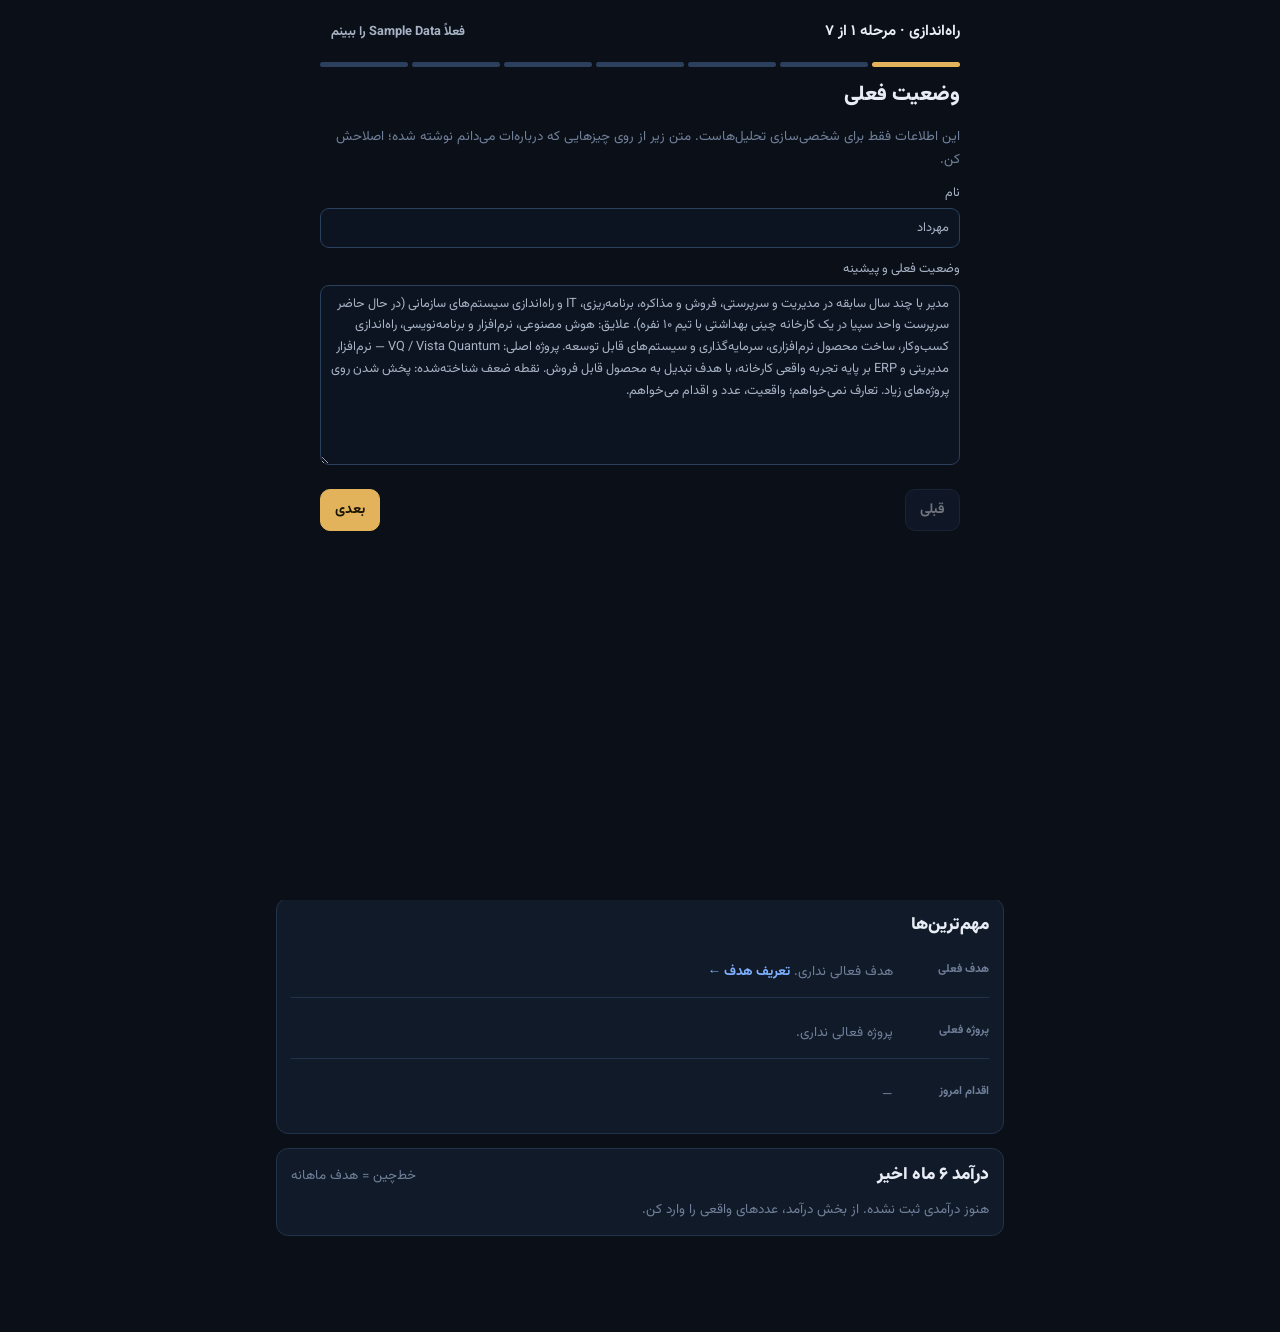
==== commit 94d86616: "Ghotbnama v2: personal operating system for goals, projects, income and focus - Goal → number → proj" ====
--- a/ghotbnama/index.html
+++ b/ghotbnama/index.html
@@ -8,704 +8,1449 @@
 <link rel="preconnect" href="https://fonts.gstatic.com" crossorigin>
 <link rel="stylesheet" href="https://fonts.googleapis.com/css2?family=Vazirmatn:wght@400;500;700;900&display=swap">
 <style>
+/* طراحی عمداً تک‌تم (دارک) است */
 :root{
-  color-scheme:light;
-  --bg:#EEF1F5; --surface:#FFFFFF; --sunk:#E3E8EF; --line:#D3DAE4;
-  --ink:#14202F; --ink2:#4A5668; --ink3:#7A8697;
-  --navy:#16283F; --gold:#A8761C; --gold-soft:#F4E6C8; --on-gold:#FFFFFF;
-  --good:#1E8A5F; --warn:#B86E0F; --crit:#C0392B;
-  --good-bg:#DDF1E7; --warn-bg:#FBEBD3; --crit-bg:#F8DEDA;
-  --s1:#2a78d6; --s2:#eb6834; --s3:#1baf7a; --s4:#eda100;
-  --radius:10px;
-}
-@media (prefers-color-scheme:dark){
-  :root:not([data-theme="light"]){
-    color-scheme:dark;
-    --bg:#0C1420; --surface:#16283F; --sunk:#10203A; --line:#26405F;
-    --ink:#E9EEF5; --ink2:#AEB9C8; --ink3:#7F8DA1;
-    --navy:#0A1422; --gold:#E3B35C; --gold-soft:#3A3120; --on-gold:#1A1405;
-    --good:#4CC08E; --warn:#E6A246; --crit:#EE7466;
-    --good-bg:#15372B; --warn-bg:#3B2C14; --crit-bg:#3E1D1A;
-    --s1:#3987e5; --s2:#d95926; --s3:#199e70; --s4:#c98500;
-  }
-}
-:root[data-theme="dark"]{
   color-scheme:dark;
-  --bg:#0C1420; --surface:#16283F; --sunk:#10203A; --line:#26405F;
-  --ink:#E9EEF5; --ink2:#AEB9C8; --ink3:#7F8DA1;
-  --navy:#0A1422; --gold:#E3B35C; --gold-soft:#3A3120; --on-gold:#1A1405;
-  --good:#4CC08E; --warn:#E6A246; --crit:#EE7466;
-  --good-bg:#15372B; --warn-bg:#3B2C14; --crit-bg:#3E1D1A;
+  --bg:#0A0F18; --surface:#111A28; --surface2:#16223A; --sunk:#0C1421; --line:#22324A; --line2:#2C3F5C;
+  --ink:#E8EDF5; --ink2:#A7B3C5; --ink3:#71809A;
+  --gold:#E3B35C; --gold-ink:#1A1405; --gold-soft:#2C2515;
+  --ai:#7DB0FF; --ai-soft:#12213A; --ai-line:#284A7A;
+  --good:#4CC08E; --warn:#E6A246; --crit:#EE7466; --info:#8FA6C4;
+  --good-bg:#11302A; --warn-bg:#33270F; --crit-bg:#3A1A18; --info-bg:#172338;
   --s1:#3987e5; --s2:#d95926; --s3:#199e70; --s4:#c98500;
+  --r:12px;
 }
 *{box-sizing:border-box}
 [hidden]{display:none!important}
-body{margin:0;background:var(--bg);color:var(--ink);font:15px/1.75 Vazirmatn,Tahoma,"Segoe UI",sans-serif;direction:rtl}
-.wrap{max-width:980px;margin:0 auto;padding-inline:16px;padding-block:0 48px}
-h1,h2,h3{margin:0;text-wrap:balance;line-height:1.35}
-h2{font-size:1.15rem;font-weight:900}
-h3{font-size:1rem;font-weight:700}
+html{background:var(--bg)}
+body{margin:0;background:var(--bg);color:var(--ink);font:15px/1.75 Vazirmatn,Tahoma,"Segoe UI",sans-serif;direction:rtl;-webkit-tap-highlight-color:transparent}
+.wrap{max-width:760px;margin:0 auto;padding-inline:16px;padding-block:0 calc(96px + env(safe-area-inset-bottom,0px))}
+h1,h2,h3{margin:0;text-wrap:balance;line-height:1.4}
+h2{font-size:1.08rem;font-weight:900}
+h3{font-size:.98rem;font-weight:700}
+p{margin:0}
 .num{font-variant-numeric:tabular-nums}
 button,input,select,textarea{font:inherit;color:inherit}
 button{cursor:pointer}
 :focus-visible{outline:2px solid var(--gold);outline-offset:2px}
-
-/* Hero: the north star */
-.hero{background:var(--navy);color:#E9EEF5;margin-inline:-16px;padding:20px 16px 18px;display:grid;gap:12px}
-.hero-top{display:flex;justify-content:space-between;align-items:center;gap:12px;flex-wrap:wrap}
-.brand{display:flex;align-items:center;gap:10px}
-.brand svg{flex:none}
-.brand b{font-size:1.05rem;font-weight:900;letter-spacing:.2px}
-.brand small{display:block;color:#9FB0C6;font-size:.78rem;line-height:1.3}
-.today-date{color:#9FB0C6;font-size:.85rem}
-.north{display:grid;gap:6px}
-.north-label{font-size:.8rem;color:#C9D4E2;letter-spacing:.3px}
-.north-fig{display:flex;align-items:baseline;gap:10px;flex-wrap:wrap}
-.north-fig strong{font-size:clamp(1.7rem,6vw,2.5rem);font-weight:900;color:#F0C674;line-height:1.1}
-.north-fig span{color:#C9D4E2}
-.track{height:10px;background:#24405F;border-radius:6px;overflow:hidden}
-.track>i{display:block;height:100%;background:#F0C674;border-radius:6px;transition:width .5s}
-.north-meta{display:flex;gap:16px;flex-wrap:wrap;font-size:.83rem;color:#C9D4E2}
-.north-meta b{color:#fff}
-
-/* Tabs */
-nav.tabs{position:sticky;top:env(safe-area-inset-top,0px);z-index:5;background:var(--bg);margin-inline:-16px;padding:10px 16px;display:flex;gap:6px;overflow-x:auto;border-bottom:1px solid var(--line)}
-nav.tabs button{border:0;background:transparent;padding:7px 14px;border-radius:999px;color:var(--ink2);font-weight:700;white-space:nowrap}
-nav.tabs button[aria-selected="true"]{background:var(--ink);color:var(--bg)}
-section.pane{display:grid;gap:18px;padding-top:18px}
-
-.card{background:var(--surface);border:1px solid var(--line);border-radius:var(--radius);padding:16px;display:grid;gap:12px}
-.row{display:flex;gap:10px;align-items:center;flex-wrap:wrap}
+a{color:var(--ai)}
+
+.top{position:sticky;top:env(safe-area-inset-top,0px);z-index:6;background:var(--bg);margin-inline:-16px;padding:10px 16px;display:flex;align-items:center;justify-content:space-between;gap:10px;border-bottom:1px solid var(--line)}
+.brand{display:flex;align-items:center;gap:9px;min-width:0}
+.brand b{font-weight:900;font-size:.98rem;white-space:nowrap}
+.brand small{display:block;color:var(--ink3);font-size:.75rem;line-height:1.2;white-space:nowrap;overflow:hidden;text-overflow:ellipsis}
+.chip-mode{font-size:.72rem;font-weight:700;padding:3px 10px;border-radius:999px;border:1px solid var(--line2);color:var(--ink2);background:transparent;white-space:nowrap}
+.chip-mode.demo{border-color:var(--warn);color:var(--warn);background:var(--warn-bg)}
+
+nav.bottom{position:fixed;inset-inline:0;bottom:0;z-index:8;background:rgba(10,15,24,.96);border-top:1px solid var(--line);padding:6px 8px calc(6px + env(safe-area-inset-bottom,0px));display:grid;grid-template-columns:repeat(5,1fr);gap:4px;backdrop-filter:blur(8px)}
+nav.bottom button{border:0;background:transparent;color:var(--ink3);display:grid;justify-items:center;gap:2px;padding:6px 2px;border-radius:10px;font-size:.72rem;font-weight:700}
+nav.bottom button svg{width:22px;height:22px}
+nav.bottom button[aria-current="page"]{color:var(--gold);background:var(--gold-soft)}
+
+section.pane{display:grid;gap:14px;padding-top:14px}
+.pane-title{display:flex;justify-content:space-between;align-items:baseline;gap:10px;flex-wrap:wrap}
+.pane-title h1{font-size:1.25rem;font-weight:900}
+
+.card{background:var(--surface);border:1px solid var(--line);border-radius:var(--r);padding:14px;display:grid;gap:10px;min-width:0}
+.card.ai{background:var(--ai-soft);border-color:var(--ai-line)}
+.card.gold{background:var(--gold-soft);border-color:#5A4A24}
+.row{display:flex;gap:8px;align-items:center;flex-wrap:wrap}
 .spread{justify-content:space-between}
-.grid2{display:grid;grid-template-columns:repeat(auto-fit,minmax(280px,1fr));gap:18px}
-.muted{color:var(--ink3);font-size:.85rem}
-.eyebrow{font-size:.75rem;color:var(--ink3);letter-spacing:.4px;font-weight:700}
-
-.btn{border:1px solid var(--line);background:var(--surface);padding:6px 14px;border-radius:8px;font-weight:700;font-size:.9rem}
+.muted{color:var(--ink3);font-size:.84rem}
+.small{font-size:.84rem}
+.eyebrow{font-size:.72rem;color:var(--ink3);letter-spacing:.4px;font-weight:700}
+.stack{display:grid;gap:10px}
+.stack6{display:grid;gap:6px}
+
+.btn{border:1px solid var(--line2);background:var(--surface2);padding:8px 14px;border-radius:10px;font-weight:700;font-size:.88rem;min-height:40px}
 .btn:hover{border-color:var(--ink3)}
-.btn.primary{background:var(--gold);border-color:var(--gold);color:var(--on-gold)}
+.btn.primary{background:var(--gold);border-color:var(--gold);color:var(--gold-ink)}
+.btn.ai{background:var(--ai-line);border-color:var(--ai);color:#EAF2FF}
 .btn.ghost{border-color:transparent;background:transparent;color:var(--ink2)}
-.btn.danger{color:var(--crit)}
-.btn:disabled{opacity:.5;cursor:default}
-.x{border:0;background:transparent;color:var(--ink3);font-size:1.1rem;line-height:1;padding:4px 6px;border-radius:6px}
+.btn.danger{color:var(--crit);border-color:#5A2A26}
+.btn.sm{min-height:32px;padding:4px 10px;font-size:.8rem}
+.btn:disabled{opacity:.45;cursor:default}
+.x{border:0;background:transparent;color:var(--ink3);font-size:1.05rem;line-height:1;padding:6px 8px;border-radius:8px}
 .x:hover{color:var(--crit);background:var(--crit-bg)}
 
-input[type=text],input[type=number],select,textarea{background:var(--sunk);border:1px solid var(--line);border-radius:8px;padding:7px 10px;width:100%;min-width:0}
-textarea{min-height:70px;resize:vertical;line-height:1.7}
-label.f{display:grid;gap:4px;font-size:.85rem;color:var(--ink2);flex:1 1 160px}
+input[type=text],input[type=number],select,textarea{background:var(--sunk);border:1px solid var(--line2);border-radius:9px;padding:8px 10px;width:100%;min-width:0;min-height:40px}
+textarea{min-height:64px;resize:vertical;line-height:1.7}
+input[type=range]{width:100%;accent-color:var(--gold)}
+label.f{display:grid;gap:4px;font-size:.8rem;color:var(--ink2);flex:1 1 140px;min-width:0}
 .form{display:flex;gap:10px;flex-wrap:wrap;align-items:end}
-
-/* Sample banner */
-.banner{background:var(--gold-soft);border:1px solid var(--gold);border-radius:var(--radius);padding:12px 14px;display:flex;gap:12px;align-items:center;justify-content:space-between;flex-wrap:wrap}
-
-/* Insights */
-.insights{display:grid;gap:8px}
-.ins{display:flex;gap:10px;align-items:flex-start;padding:10px 12px;border-radius:8px;font-size:.92rem}
-.ins .tag{flex:none;font-size:.72rem;font-weight:900;padding:2px 8px;border-radius:999px;margin-top:3px}
-.ins.crit{background:var(--crit-bg)} .ins.crit .tag{background:var(--crit);color:#fff}
-.ins.warn{background:var(--warn-bg)} .ins.warn .tag{background:var(--warn);color:#fff}
-.ins.good{background:var(--good-bg)} .ins.good .tag{background:var(--good);color:#fff}
-
-/* Tasks */
-.tasks{display:grid;gap:6px}
-.task{display:flex;align-items:center;gap:10px;padding:8px 10px;border-radius:8px;background:var(--sunk)}
-.task input[type=checkbox]{width:20px;height:20px;accent-color:var(--good);flex:none}
-.task span{flex:1}
-.task.done span{text-decoration:line-through;color:var(--ink3)}
-.task .carried{font-size:.7rem;color:var(--warn);font-weight:700}
-.streak{display:flex;gap:4px;flex-wrap:wrap}
-.streak i{width:16px;height:16px;border-radius:4px;background:var(--sunk);border:1px solid var(--line)}
-.streak i.full{background:var(--good);border-color:var(--good)}
-.streak i.part{background:var(--warn-bg);border-color:var(--warn)}
-
-/* Stat strip */
-.stats{display:grid;grid-template-columns:repeat(auto-fit,minmax(150px,1fr));gap:10px}
-.stat{background:var(--sunk);border-radius:8px;padding:10px 12px}
-.stat .v{font-size:1.25rem;font-weight:900}
-.stat .l{font-size:.78rem;color:var(--ink3)}
-
-/* Goals */
-.goal{border:1px solid var(--line);border-radius:var(--radius);padding:14px;display:grid;gap:10px;background:var(--surface)}
-.pill{font-size:.72rem;font-weight:700;padding:2px 9px;border-radius:999px;background:var(--sunk);color:var(--ink2)}
-.pill.ok{background:var(--good-bg);color:var(--good)}
-.pill.late{background:var(--crit-bg);color:var(--crit)}
-.pill.risk{background:var(--warn-bg);color:var(--warn)}
-.bar{height:8px;background:var(--sunk);border-radius:5px;overflow:hidden}
+.form .full{flex-basis:100%}
+
+.pill{display:inline-block;font-size:.7rem;font-weight:700;padding:2px 9px;border-radius:999px;background:var(--surface2);color:var(--ink2);white-space:nowrap;border:1px solid var(--line2)}
+.pill.good{background:var(--good-bg);color:var(--good);border-color:transparent}
+.pill.warn{background:var(--warn-bg);color:var(--warn);border-color:transparent}
+.pill.crit{background:var(--crit-bg);color:var(--crit);border-color:transparent}
+.pill.info{background:var(--info-bg);color:var(--info);border-color:transparent}
+.pill.gold{background:var(--gold-soft);color:var(--gold);border-color:transparent}
+.pill.ai{background:var(--ai-soft);color:var(--ai);border-color:var(--ai-line)}
+
+.bar{height:7px;background:var(--sunk);border-radius:5px;overflow:hidden}
 .bar>i{display:block;height:100%;background:var(--gold);border-radius:5px}
-.ms{display:flex;gap:8px;align-items:center;font-size:.9rem}
-.ms input{accent-color:var(--good)}
-
-/* Streams */
-.stream{display:grid;grid-template-columns:auto 1fr auto;gap:10px;align-items:center;padding:10px 0;border-bottom:1px solid var(--line)}
-.stream:last-child{border-bottom:0}
-.dot{width:12px;height:12px;border-radius:3px}
+.bar.good>i{background:var(--good)} .bar.warn>i{background:var(--warn)} .bar.crit>i{background:var(--crit)}
+
+.north{background:linear-gradient(160deg,#16283F,#0F1B2D);border:1px solid #243B5A;border-radius:var(--r);padding:16px;display:grid;gap:8px}
+.north .fig{display:flex;align-items:baseline;gap:10px;flex-wrap:wrap}
+.north .fig strong{font-size:clamp(1.7rem,7vw,2.3rem);font-weight:900;color:#F0C674;line-height:1.1}
+.north .fig span{color:#C9D4E2}
+.north .track{height:10px;background:#24405F;border-radius:6px;overflow:hidden}
+.north .track>i{display:block;height:100%;background:#F0C674;border-radius:6px}
+.north .meta{display:flex;gap:14px;flex-wrap:wrap;font-size:.8rem;color:#C9D4E2}
+.north .meta b{color:#fff}
+
+.now{display:grid;gap:0;padding:0;overflow:hidden}
+.now>div{display:grid;grid-template-columns:92px 1fr;gap:10px;padding:12px 14px;border-bottom:1px solid var(--line);align-items:start}
+.now>div:last-child{border-bottom:0}
+.now .q{font-size:.76rem;color:var(--ink3);font-weight:700;padding-top:2px}
+.now .a{font-size:.93rem}
+.now .a b{font-weight:900}
+button.link{border:0;background:none;color:var(--ai);padding:0;font-weight:700;font-size:.85rem}
+
+.kpis{display:grid;grid-template-columns:repeat(auto-fill,minmax(140px,1fr));gap:8px}
+.kpi{background:var(--surface);border:1px solid var(--line);border-radius:10px;padding:10px 12px;display:grid;gap:2px;align-content:start}
+.kpi .v{font-size:1.15rem;font-weight:900;line-height:1.3}
+.kpi .l{font-size:.72rem;color:var(--ink3)}
+.kpi .s{font-size:.72rem;color:var(--ink2)}
+.kpi.good .v{color:var(--good)} .kpi.warn .v{color:var(--warn)} .kpi.crit .v{color:var(--crit)}
+
+.issue{display:grid;grid-template-columns:auto 1fr;gap:10px;padding:10px 12px;border-radius:10px;font-size:.9rem;align-items:start}
+.issue .tag{font-size:.68rem;font-weight:900;padding:2px 8px;border-radius:999px;margin-top:3px;white-space:nowrap}
+.issue.crit{background:var(--crit-bg)} .issue.crit .tag{background:var(--crit);color:#1A0806}
+.issue.warn{background:var(--warn-bg)} .issue.warn .tag{background:var(--warn);color:#1A1003}
+.issue.info{background:var(--info-bg)} .issue.info .tag{background:var(--info);color:#0A1220}
+.issue.good{background:var(--good-bg)} .issue.good .tag{background:var(--good);color:#04160F}
+.issue .sug{color:var(--ink2);font-size:.82rem;margin-top:2px}
+
+.cmd{display:grid;grid-template-columns:86px 1fr;gap:10px;padding:12px 0;border-bottom:1px solid var(--line)}
+.cmd:last-child{border-bottom:0}
+.cmd .k{font-size:.72rem;color:var(--ink3);font-weight:700}
+.cmd .k b{display:block;color:var(--ink);font-size:.9rem;font-weight:900}
+
+.daynav{display:flex;gap:6px;align-items:center;justify-content:space-between;flex-wrap:wrap}
+.seg{display:inline-flex;background:var(--surface);border:1px solid var(--line);border-radius:10px;padding:3px;gap:2px;flex-wrap:wrap}
+.seg button{border:0;background:transparent;color:var(--ink2);padding:6px 12px;border-radius:8px;font-weight:700;font-size:.84rem;min-height:34px}
+.seg button[aria-pressed="true"]{background:var(--ink);color:var(--bg)}
+.slot{border:1px solid var(--line);border-radius:var(--r);padding:12px;display:grid;gap:8px;background:var(--surface)}
+.slot.empty{border-style:dashed;background:transparent}
+.slot .head{display:flex;align-items:center;gap:8px;flex-wrap:wrap}
+.slot .t{font-weight:700;flex:1 1 180px}
+.slot.done .t{color:var(--ink2)}
+.catpill{font-size:.7rem;font-weight:900;padding:2px 9px;border-radius:999px;white-space:nowrap}
+.cat-income{background:#133426;color:#5FD19E}
+.cat-future{background:#172A48;color:#8CB8FF}
+.cat-growth{background:#2C2140;color:#C5A6F2}
+.sugs{display:flex;gap:6px;flex-wrap:wrap}
+.sugs button{border:1px dashed var(--line2);background:transparent;color:var(--ink2);border-radius:9px;padding:5px 10px;font-size:.78rem;text-align:right}
+.scorebars{display:grid;grid-template-columns:repeat(7,1fr);gap:6px;align-items:end;height:74px}
+.scorebars div{display:grid;gap:3px;justify-items:center;font-size:.66rem;color:var(--ink3)}
+.scorebars i{display:block;width:100%;max-width:26px;border-radius:4px 4px 0 0;background:var(--line2)}
+.scorebars i.good{background:var(--good)} .scorebars i.warn{background:var(--warn)} .scorebars i.crit{background:var(--crit)}
+
+.item{border:1px solid var(--line);border-radius:var(--r);padding:12px;display:grid;gap:8px;background:var(--surface)}
+.item .ttl{font-weight:900;font-size:.98rem}
+.chips{display:flex;gap:6px;flex-wrap:wrap}
+.chips button{border:1px solid var(--line2);background:var(--surface);color:var(--ink2);padding:5px 12px;border-radius:999px;font-size:.8rem;font-weight:700;min-height:32px}
+.chips button[aria-pressed="true"]{background:var(--ink);color:var(--bg);border-color:var(--ink)}
+.kv{display:grid;grid-template-columns:repeat(auto-fill,minmax(120px,1fr));gap:6px 12px;font-size:.8rem}
+.kv div{display:grid}
+.kv span{color:var(--ink3);font-size:.7rem}
+.scores{display:grid;grid-template-columns:repeat(auto-fill,minmax(150px,1fr));gap:8px 14px}
+.scores label{font-size:.78rem;color:var(--ink2);display:grid;gap:2px}
+.scores output{color:var(--gold);font-weight:900}
+.ms{display:flex;gap:8px;align-items:center;font-size:.88rem}
+.ms input{accent-color:var(--good);width:18px;height:18px}
+
 .tablewrap{overflow-x:auto}
-table{border-collapse:collapse;width:100%;font-size:.88rem}
+table{border-collapse:collapse;width:100%;font-size:.84rem}
 th,td{padding:7px 8px;text-align:right;border-bottom:1px solid var(--line);white-space:nowrap}
-th{color:var(--ink3);font-weight:700;font-size:.78rem}
-td input{width:110px;padding:4px 6px}
-
-/* Chart */
+th{color:var(--ink3);font-weight:700;font-size:.74rem}
+td input{width:104px;padding:4px 6px;min-height:34px}
+
 .chart{position:relative}
 .chart svg{display:block;width:100%;height:auto}
-.legend{display:flex;gap:14px;flex-wrap:wrap;font-size:.82rem;color:var(--ink2)}
+.legend{display:flex;gap:12px;flex-wrap:wrap;font-size:.78rem;color:var(--ink2)}
 .legend span{display:inline-flex;align-items:center;gap:6px}
-.tip{position:absolute;pointer-events:none;background:var(--ink);color:var(--bg);font-size:.8rem;padding:6px 10px;border-radius:6px;white-space:nowrap;transform:translate(50%,-110%)}
-
-/* Reviews */
-.review{border-top:1px solid var(--line);padding-top:10px;display:grid;gap:4px;font-size:.92rem}
-.review b{color:var(--ink2);font-weight:700}
-
-/* Coach */
-.coach-out{white-space:pre-wrap;background:var(--sunk);border-radius:8px;padding:14px;min-height:80px;line-height:1.9}
-.chips{display:flex;gap:8px;flex-wrap:wrap}
-
-.toast{position:fixed;bottom:calc(16px + env(safe-area-inset-bottom,0px));left:50%;transform:translateX(-50%);background:var(--ink);color:var(--bg);padding:8px 16px;border-radius:8px;font-size:.88rem;z-index:20}
-.sync{font-size:.75rem;color:#9FB0C6}
-@media (prefers-reduced-motion:reduce){*{transition:none!important}}
+.dot{width:11px;height:11px;border-radius:3px;display:inline-block;flex:none}
+.tip{position:absolute;pointer-events:none;background:var(--ink);color:var(--bg);font-size:.78rem;padding:6px 10px;border-radius:6px;white-space:nowrap;z-index:3}
+.share{display:grid;grid-template-columns:1fr auto;gap:4px 10px;align-items:center;font-size:.84rem}
+
+.ai-out{white-space:pre-wrap;line-height:1.95;font-size:.93rem}
+.ai-meta{font-size:.72rem;color:var(--ink3)}
+.qa{border-top:1px solid var(--line);padding-top:10px;display:grid;gap:6px}
+.qa .q{color:var(--ai);font-weight:700;font-size:.88rem}
+
+.menu{display:grid;grid-template-columns:1fr 1fr;gap:10px}
+.menu button{border:1px solid var(--line);background:var(--surface);border-radius:var(--r);padding:16px 12px;text-align:right;display:grid;gap:4px;min-height:84px;align-content:start}
+.menu button b{font-size:.95rem}
+.menu button span{font-size:.76rem;color:var(--ink3)}
+
+.banner{border-radius:var(--r);padding:12px 14px;display:flex;gap:10px;align-items:center;justify-content:space-between;flex-wrap:wrap;font-size:.9rem;margin-top:12px}
+.banner.demo{background:var(--warn-bg);border:1px solid var(--warn)}
+.banner.info{background:var(--info-bg);border:1px solid var(--line2)}
+
+.wizard{position:fixed;inset:0;z-index:30;background:var(--bg);overflow-y:auto;padding:calc(16px + env(safe-area-inset-top,0px)) 16px calc(24px + env(safe-area-inset-bottom,0px))}
+.wizard .in{max-width:640px;margin:0 auto;display:grid;gap:14px}
+.steps{display:grid;grid-template-columns:repeat(7,1fr);gap:4px}
+.steps i{height:5px;border-radius:3px;background:var(--line2)}
+.steps i.on{background:var(--gold)}
+.wz-foot{display:flex;gap:8px;justify-content:space-between;flex-wrap:wrap;position:sticky;bottom:0;background:var(--bg);padding-block:10px}
+.wz-row{display:grid;grid-template-columns:1fr;gap:8px;border:1px solid var(--line);border-radius:10px;padding:10px;background:var(--surface)}
+
+.toast{position:fixed;bottom:calc(84px + env(safe-area-inset-bottom,0px));left:50%;transform:translateX(-50%);background:var(--ink);color:var(--bg);padding:9px 16px;border-radius:10px;font-size:.86rem;z-index:40;max-width:calc(100% - 32px);text-align:center}
+.confirm{background:var(--crit-bg);border:1px solid var(--crit);border-radius:10px;padding:10px;display:flex;gap:8px;align-items:center;justify-content:space-between;flex-wrap:wrap;font-size:.86rem}
+@media (prefers-reduced-motion:reduce){*{transition:none!important;animation:none!important;scroll-behavior:auto!important}}
 </style>
 </head>
 <body>
 <div class="wrap">
-
-<header class="hero">
-  <div class="hero-top">
+  <header class="top">
     <div class="brand">
-      <svg width="34" height="34" viewBox="0 0 34 34" aria-hidden="true"><circle cx="17" cy="17" r="15" fill="none" stroke="#F0C674" stroke-width="2"/><path d="M17 5 L21 17 L17 29 L13 17 Z" fill="#F0C674"/><path d="M17 17 L21 17 L17 29 L13 17 Z" fill="#6E86A6"/></svg>
-      <div><b>قطب‌نمای درآمد</b><small id="hello">برنامه‌ریزی اهداف و درآمد</small></div>
+      <svg width="30" height="30" viewBox="0 0 34 34" aria-hidden="true"><circle cx="17" cy="17" r="15" fill="none" stroke="#F0C674" stroke-width="2"/><path d="M17 5 L21 17 L17 29 L13 17 Z" fill="#F0C674"/><path d="M17 17 L21 17 L17 29 L13 17 Z" fill="#6E86A6"/></svg>
+      <div style="min-width:0"><b>قطب‌نمای درآمد</b><small id="topSub"></small></div>
     </div>
-    <div style="text-align:left"><div class="today-date" id="todayLabel"></div><div class="sync" id="syncLabel">ذخیره روی همین دستگاه</div></div>
-  </div>
-  <div class="north">
-    <div class="north-label">درآمد این ماه از هدف ماهانه</div>
-    <div class="north-fig num"><strong id="nfNow">۰</strong><span id="nfOf"></span></div>
-    <div class="track" role="progressbar" aria-label="پیشرفت به سمت هدف ماهانه" id="nfTrackWrap"><i id="nfTrack" style="width:0"></i></div>
-    <div class="north-meta num" id="nfMeta"></div>
-  </div>
-</header>
-
-<nav class="tabs" role="tablist" id="tabs">
-  <button role="tab" data-tab="today" aria-selected="true">امروز</button>
-  <button role="tab" data-tab="goals">اهداف</button>
-  <button role="tab" data-tab="income">منابع درآمد</button>
-  <button role="tab" data-tab="review">بازبینی هفتگی</button>
-  <button role="tab" data-tab="coach">مربی هوش مصنوعی</button>
-  <button role="tab" data-tab="settings">تنظیمات</button>
+    <button class="chip-mode" id="modeChip" data-act="go" data-tab="settings"></button>
+  </header>
+  <div id="banners"></div>
+  <main id="panes">
+    <section class="pane" data-pane="home"></section>
+    <section class="pane" data-pane="command" hidden></section>
+    <section class="pane" data-pane="today" hidden></section>
+    <section class="pane" data-pane="coach" hidden></section>
+    <section class="pane" data-pane="more" hidden></section>
+    <section class="pane" data-pane="goals" hidden></section>
+    <section class="pane" data-pane="projects" hidden></section>
+    <section class="pane" data-pane="income" hidden></section>
+    <section class="pane" data-pane="review" hidden></section>
+    <section class="pane" data-pane="reality" hidden></section>
+    <section class="pane" data-pane="settings" hidden></section>
+  </main>
+</div>
+
+<nav class="bottom" aria-label="بخش‌های اصلی">
+  <button data-act="go" data-tab="home"><svg viewBox="0 0 24 24" fill="none" stroke="currentColor" stroke-width="2" stroke-linecap="round" stroke-linejoin="round"><path d="M3 11l9-7 9 7"/><path d="M5 10v10h14V10"/></svg>خانه</button>
+  <button data-act="go" data-tab="command"><svg viewBox="0 0 24 24" fill="none" stroke="currentColor" stroke-width="2" stroke-linecap="round"><circle cx="12" cy="12" r="9"/><circle cx="12" cy="12" r="4"/><path d="M12 3v3M12 18v3M3 12h3M18 12h3"/></svg>فرمان</button>
+  <button data-act="go" data-tab="today"><svg viewBox="0 0 24 24" fill="none" stroke="currentColor" stroke-width="2" stroke-linecap="round" stroke-linejoin="round"><path d="M9 11l3 3 8-8"/><path d="M20 12v7a2 2 0 0 1-2 2H6a2 2 0 0 1-2-2V5a2 2 0 0 1 2-2h9"/></svg>امروز</button>
+  <button data-act="go" data-tab="coach"><svg viewBox="0 0 24 24" fill="none" stroke="currentColor" stroke-width="2" stroke-linecap="round" stroke-linejoin="round"><path d="M12 3l1.8 4.6L18 9.4l-4.2 1.8L12 16l-1.8-4.8L6 9.4l4.2-1.8z"/><path d="M19 15l.8 2 2 .8-2 .8-.8 2-.8-2-2-.8 2-.8z"/></svg>مربی</button>
+  <button data-act="go" data-tab="more"><svg viewBox="0 0 24 24" fill="none" stroke="currentColor" stroke-width="2" stroke-linecap="round"><rect x="4" y="4" width="6" height="6" rx="1.5"/><rect x="14" y="4" width="6" height="6" rx="1.5"/><rect x="4" y="14" width="6" height="6" rx="1.5"/><rect x="14" y="14" width="6" height="6" rx="1.5"/></svg>بیشتر</button>
 </nav>
 
-<div id="sampleBanner" class="banner" hidden style="margin-top:16px">
-  <div><b>این‌ها عددهای نمونه‌اند، نه عدد واقعی تو.</b><div class="muted" style="color:inherit">منابع درآمد و اهداف پیشنهادی نگه داشته می‌شوند؛ مبالغ و تیک‌ها پاک می‌شوند تا عدد واقعی خودت را وارد کنی.</div></div>
-  <button class="btn primary" id="clearSample">شروع با عددهای خودم</button>
-</div>
-
-<!-- TODAY -->
-<section class="pane" data-pane="today">
-  <div class="grid2">
-    <div class="card">
-      <div class="row spread"><h2>۳ کار مهم امروز</h2><span class="pill num" id="taskCount"></span></div>
-      <p class="muted" style="margin:0">فقط کارهایی که مستقیم درآمد یا مهارت فروش می‌سازند. بیشتر از ۳ تا ننویس.</p>
-      <div class="tasks" id="taskList"></div>
-      <form class="form" id="taskForm"><label class="f" style="flex:1 1 200px">کار جدید<input type="text" id="taskInput" placeholder="مثلاً: مراجعه به ۵ سوپرمارکت جدید برای تیچای"></label><button class="btn primary">افزودن</button></form>
-      <div class="grid" style="display:grid;gap:6px">
-        <div class="row spread"><span class="eyebrow">۲۱ روز اخیر</span><span class="muted num" id="streakLabel"></span></div>
-        <div class="streak" id="streak"></div>
-      </div>
-    </div>
-    <div class="card">
-      <h2>هشدارهای صادقانه</h2>
-      <p class="muted" style="margin:0">از روی عددهای خودت ساخته می‌شود. تعارف ندارد.</p>
-      <div class="insights" id="insights"></div>
-    </div>
-  </div>
-  <div class="card">
-    <div class="row spread"><h2>ثبت سریع درآمد این ماه</h2><span class="muted" id="qMonth"></span></div>
-    <form class="form" id="quickIncome">
-      <label class="f">منبع<select id="qStream"></select></label>
-      <label class="f">مبلغ (تومان)<input type="number" id="qAmount" min="0" step="1000" inputmode="numeric" placeholder="مثلاً 2500000"></label>
-      <button class="btn primary">اضافه به این ماه</button>
-    </form>
-  </div>
-</section>
-
-<!-- GOALS -->
-<section class="pane" data-pane="goals" hidden>
-  <div class="card">
-    <span class="eyebrow">چشم‌انداز</span>
-    <textarea id="vision" aria-label="چشم‌انداز" placeholder="سه سال دیگر کجا هستی؟"></textarea>
-  </div>
-  <div class="row spread"><h2>اهداف قابل اندازه‌گیری</h2><span class="muted">هدف بدون عدد و مهلت، فقط آرزوست.</span></div>
-  <div id="goalList" style="display:grid;gap:12px"></div>
-  <div class="card">
-    <h3>هدف جدید</h3>
-    <form class="form" id="goalForm">
-      <label class="f" style="flex:2 1 260px">عنوان<input type="text" id="gTitle" required placeholder="مثلاً: ۲۰ فروشگاه ثابت تیچای"></label>
-      <label class="f">افق<select id="gHorizon"><option value="year">سالانه</option><option value="quarter">فصلی</option><option value="month">ماهانه</option></select></label>
-      <label class="f">منبع درآمد مرتبط<select id="gStream"></select></label>
-      <label class="f">عدد فعلی<input type="number" id="gCur" value="0"></label>
-      <label class="f">عدد هدف<input type="number" id="gTarget" required></label>
-      <label class="f">واحد<input type="text" id="gUnit" placeholder="فروشگاه / میلیون تومان / مشتری"></label>
-      <label class="f">مهلت (سال/ماه شمسی)<input type="text" id="gDeadline" placeholder="1405/12" pattern="\d{4}/\d{1,2}"></label>
-      <button class="btn primary">ثبت هدف</button>
-    </form>
-  </div>
-</section>
-
-<!-- INCOME -->
-<section class="pane" data-pane="income" hidden>
-  <div class="card">
-    <div class="row spread"><h2>درآمد ۶ ماه اخیر</h2><span class="muted">خط‌چین = هدف ماهانه</span></div>
-    <div class="legend" id="legend"></div>
-    <div class="chart" id="chart"></div>
-  </div>
-  <div class="card">
-    <h2>منابع درآمد</h2>
-    <div id="streamList"></div>
-    <form class="form" id="streamForm">
-      <label class="f" style="flex:2 1 220px">نام منبع<input type="text" id="sName" required placeholder="مثلاً: پخش عمده تیچای"></label>
-      <label class="f">نوع<select id="sKind"><option value="active">کسب‌وکار فعال</option><option value="passive">درآمد غیرفعال</option><option value="job">حقوق</option></select></label>
-      <label class="f">هدف ماهانه (تومان)<input type="number" id="sTarget" min="0" step="100000"></label>
-      <button class="btn primary">افزودن منبع</button>
-    </form>
-  </div>
-  <div class="card">
-    <h2>جدول درآمد ماهانه</h2>
-    <p class="muted" style="margin:0">هر خانه را مستقیم ویرایش کن. مبالغ به تومان.</p>
-    <div class="tablewrap" id="incomeTable"></div>
-  </div>
-</section>
-
-<!-- REVIEW -->
-<section class="pane" data-pane="review" hidden>
-  <div class="card">
-    <div class="row spread"><h2>بازبینی این هفته</h2><span class="muted" id="lastReview"></span></div>
-    <form id="reviewForm" style="display:grid;gap:10px">
-      <label class="f">این هفته دقیقاً چه کار کردم؟<textarea id="rDid"></textarea></label>
-      <label class="f">نتیجه با عدد (فروش، مشتری جدید، مذاکره)<textarea id="rResult"></textarea></label>
-      <label class="f">چه چیزی جواب نداد و چرا؟<textarea id="rFail"></textarea></label>
-      <label class="f">درس این هفته<textarea id="rLesson"></textarea></label>
-      <label class="f">تنها تمرکز هفته بعد (یک جمله)<input type="text" id="rFocus"></label>
-      <div class="row"><button class="btn primary">ثبت بازبینی</button></div>
-    </form>
-  </div>
-  <div class="card">
-    <h2>بازبینی‌های قبلی</h2>
-    <div id="reviewList"></div>
-  </div>
-</section>
-
-<!-- COACH -->
-<section class="pane" data-pane="coach" hidden>
-  <div class="card">
-    <h2>مربی هوش مصنوعی</h2>
-    <p class="muted" style="margin:0" id="coachNote">مربی کل عددها، اهداف و بازبینی‌هایت را می‌خواند و بدون تعارف تحلیل می‌کند.</p>
-    <div id="coachUi" style="display:grid;gap:12px">
-      <div class="chips">
-        <button class="btn" data-ask="audit">تحلیل صادقانه وضعیت</button>
-        <button class="btn" data-ask="week">برنامه هفته بعد</button>
-        <button class="btn" data-ask="cut">چه چیزی را باید کنار بگذارم؟</button>
-        <button class="btn" data-ask="sales">اسکریپت فروش تیچای</button>
-      </div>
-      <form class="form" id="coachForm"><label class="f" style="flex:1 1 260px">سؤال خودت<input type="text" id="coachQ" placeholder="مثلاً: با ۲۰ میلیون سرمایه کدام مسیر را اول ببرم جلو؟"></label><button class="btn primary">بپرس</button><button class="btn ghost" type="button" id="coachStop" hidden>توقف</button></form>
-      <div class="coach-out" id="coachOut">یکی از دکمه‌ها را بزن یا سؤالت را بنویس.</div>
-    </div>
-    <div id="coachOff" hidden class="muted">مربی فقط وقتی این صفحه داخل Claude باز شود کار می‌کند. در نسخه مستقل، از تب تنظیمات «کپی داده‌ها» را بزن و خروجی را برای Claude بفرست.</div>
-  </div>
-</section>
-
-<!-- SETTINGS -->
-<section class="pane" data-pane="settings" hidden>
-  <div class="card">
-    <h2>هدف اصلی (ستاره شمالی)</h2>
-    <form class="form" id="profileForm">
-      <label class="f">نام<input type="text" id="pName"></label>
-      <label class="f">هدف درآمد ماهانه (تومان)<input type="number" id="pTarget" min="0" step="1000000"></label>
-      <label class="f">تا تاریخ (سال/ماه شمسی)<input type="text" id="pDeadline" placeholder="1406/12" pattern="\d{4}/\d{1,2}"></label>
-      <label class="f" style="flex-basis:100%">درباره من (مربی این را می‌خواند)<textarea id="pAbout"></textarea></label>
-      <button class="btn primary">ذخیره</button>
-    </form>
-  </div>
-  <div class="card">
-    <h2>پشتیبان‌گیری</h2>
-    <p class="muted" style="margin:0">کل داده‌ها به صورت متن JSON. کپی کن و جایی امن نگه دار؛ برای بازگردانی، متن را اینجا بچسبان.</p>
-    <textarea id="backup" style="min-height:120px;direction:ltr;text-align:left;font-size:.8rem"></textarea>
-    <div class="row"><button class="btn" id="copyData">کپی داده‌ها</button><button class="btn" id="importData">بازگردانی از متن بالا</button><button class="btn danger" id="resetAll">پاک کردن همه</button></div>
-    <div id="resetConfirm" hidden class="banner" style="background:var(--crit-bg);border-color:var(--crit)"><span>همه اهداف، درآمدها و بازبینی‌ها پاک شود؟</span><div class="row"><button class="btn danger" id="resetYes">بله، پاک کن</button><button class="btn ghost" id="resetNo">نه</button></div></div>
-  </div>
-</section>
-
-</div>
-<div class="toast" id="toast" hidden></div>
+<div class="wizard" id="wizard" hidden role="dialog" aria-modal="true" aria-label="راه‌اندازی"></div>
+<div class="toast" id="toast" hidden role="status"></div>
 
 <script>
 (function(){
 "use strict";
-// ---------- تاریخ شمسی ----------
+
+/* =====================================================================
+   ۱. تاریخ شمسی (الگوریتم jalaali) — تاریخ‌ها داخل برنامه «شماره روز» (JDN) هستند
+   ===================================================================== */
+function div(a,b){return ~~(a/b);}
+function mod(a,b){return a-~~(a/b)*b;}
+function jalCal(jy){
+  const breaks=[-61,9,38,199,426,686,756,818,1111,1181,1210,1635,2060,2097,2192,2262,2324,2394,2456,3178];
+  const gy=jy+621; let leapJ=-14, jp=breaks[0], jm, jump=0, n, i;
+  for(i=1;i<breaks.length;i++){jm=breaks[i];jump=jm-jp;if(jy<jm)break;leapJ=leapJ+div(jump,33)*8+div(mod(jump,33),4);jp=jm;}
+  n=jy-jp; leapJ=leapJ+div(n,33)*8+div(mod(n,33)+3,4);
+  if(mod(jump,33)===4&&jump-n===4) leapJ+=1;
+  const leapG=div(gy,4)-div((div(gy,100)+1)*3,4)-150; const march=20+leapJ-leapG;
+  if(jump-n<6) n=n-jump+div(jump+4,33)*33;
+  let leap=mod(mod(n+1,33)-1,4); if(leap===-1) leap=4;
+  return {leap,gy,march};
+}
+function g2d(gy,gm,gd){let d=div((gy+div(gm-8,6)+100100)*1461,4)+div(153*mod(gm+9,12)+2,5)+gd-34840408;return d-div(div(gy+100100+div(gm-8,6),100)*3,4)+752;}
+function d2g(jdn){let j=4*jdn+139361631;j=j+div(div(4*jdn+183187720,146097)*3,4)*4-3908;const i=div(mod(j,1461),4)*5+308;const gd=div(mod(i,153),5)+1;const gm=mod(div(i,153),12)+1;const gy=div(j,1461)-100100+div(8-gm,6);return {gy,gm,gd};}
+function j2d(jy,jm,jd){const r=jalCal(jy);return g2d(r.gy,3,r.march)+(jm-1)*31-div(jm,7)*(jm-7)+jd-1;}
+function d2j(jdn){const gy=d2g(jdn).gy;let jy=gy-621;const r=jalCal(jy);const f=g2d(gy,3,r.march);let jd,jm,k=jdn-f;
+  if(k>=0){if(k<=185){jm=1+div(k,31);jd=mod(k,31)+1;return {jy,jm,jd};}else k-=186;}
+  else{jy-=1;k+=179;if(r.leap===1)k+=1;}
+  jm=7+div(k,30);jd=mod(k,30)+1;return {jy,jm,jd};}
 const MONTHS=["فروردین","اردیبهشت","خرداد","تیر","مرداد","شهریور","مهر","آبان","آذر","دی","بهمن","اسفند"];
-function jNow(d){
-  const p=new Intl.DateTimeFormat("en-u-ca-persian-nu-latn",{year:"numeric",month:"numeric",day:"numeric"}).formatToParts(d||new Date());
-  const g=t=>parseInt((p.find(x=>x.type===t)||{}).value,10);
-  return {y:g("year"),m:g("month"),d:g("day")};
-}
+const WEEKDAYS=["شنبه","یکشنبه","دوشنبه","سه‌شنبه","چهارشنبه","پنجشنبه","جمعه"];
 const pad=n=>String(n).padStart(2,"0");
-const mKey=(y,m)=>y+"-"+pad(m);
-function shiftMonth(y,m,k){let t=y*12+(m-1)+k;return {y:Math.floor(t/12),m:t%12+1};}
-function dayKey(d){const j=jNow(d);return j.y+"-"+pad(j.m)+"-"+pad(j.d);}
-function daysAgo(n){const d=new Date();d.setDate(d.getDate()-n);return d;}
-function monthsUntil(str){ // "1406/12" -> months from now
-  const m=/^(\d{4})\/(\d{1,2})$/.exec((str||"").trim()); if(!m) return null;
-  const j=jNow(); return (+m[1]*12+ +m[2])-(j.y*12+j.m);
-}
-const J=jNow(), CUR=mKey(J.y,J.m), TODAY=dayKey();
-
-// ---------- قالب‌بندی عدد ----------
-const fa=n=>Number(n||0).toLocaleString("fa-IR");
-function money(n){
-  n=Number(n)||0; const a=Math.abs(n);
-  if(a>=1e9) return (n/1e9).toLocaleString("fa-IR",{maximumFractionDigits:2})+" میلیارد";
-  if(a>=1e6) return (n/1e6).toLocaleString("fa-IR",{maximumFractionDigits:1})+" میلیون";
-  if(a>=1e3) return (n/1e3).toLocaleString("fa-IR",{maximumFractionDigits:0})+" هزار";
-  return fa(n);
-}
-const uid=()=>Math.random().toString(36).slice(2,9);
-const esc=s=>String(s==null?"":s).replace(/[&<>"]/g,c=>({"&":"&amp;","<":"&lt;",">":"&gt;",'"':"&quot;"}[c]));
-
-// ---------- داده اولیه (نمونه) ----------
-function seed(){
-  const back=k=>{const t=shiftMonth(J.y,J.m,-k);return mKey(t.y,t.m);};
-  const e=(arr)=>{const o={};arr.forEach((v,i)=>{if(v!=null)o[back(arr.length-1-i)]=v;});return o;};
-  return {
-    v:1, sample:true,
-    profile:{name:"مهرداد",target:100000000,deadline:(J.y+1)+"/12",
-      about:"سرپرست واحد سپیا در کارخانه چینی بهداشتی، مدیر تیم ۱۰ نفره. در حال ساخت شبکه پخش عمده قهوه فوری لیوانی تیچای و پروژه‌های نرم‌افزاری (NovaTunnel، VQ Factory). هدف: عبور از درآمد کارمندی، چند منبع درآمد، و تبدیل شدن به متخصص فروش و هوش مصنوعی؛ ساخت سیستمی که فروش را بدون دخالت انسانی انجام دهد. تعارف نمی‌خواهم؛ واقعیت و چالش‌ها را می‌خواهم."},
-    vision:"سه سال دیگر: درآمد ماهانه پایدار از چند منبع، که بیشترش به حضور روزانه من وابسته نیست. یک سیستم فروش مبتنی بر هوش مصنوعی که محصولات مختلف را خودکار می‌فروشد، و شناخته شدن به عنوان متخصص فروش با AI.",
-    streams:[
-      {id:"s_job",name:"حقوق (سرپرست سپیا)",kind:"job",target:0,entries:e([30e6,30e6,30e6,30e6,32e6,32e6])},
-      {id:"s_tch",name:"پخش تیچای",kind:"active",target:30e6,entries:e([0,1.5e6,3e6,2e6,4.5e6,6e6])},
-      {id:"s_nova",name:"NovaTunnel",kind:"active",target:20e6,entries:e([0,0,0,0.8e6,1.2e6,0])},
-      {id:"s_ai",name:"سیستم فروش هوش مصنوعی",kind:"passive",target:50e6,entries:{}}
-    ],
-    goals:[
-      {id:uid(),title:"فروشگاه ثابت و تکراری برای تیچای",horizon:"quarter",streamId:"s_tch",cur:7,target:30,unit:"فروشگاه",deadline:J.y+"/"+Math.min(12,J.m+3),
-        ms:[{t:"لیست ۱۰۰ فروشگاه هدف در ۳ محله",done:true},{t:"اسکریپت مذاکره و قیمت عمده نهایی",done:true},{t:"۵ مراجعه در هفته، ثبت نتیجه هر مراجعه",done:false},{t:"اولین قرارداد با یک عمده‌فروش",done:false}]},
-      {id:uid(),title:"درآمد جانبی ماهانه غیر از حقوق",horizon:"year",streamId:"",cur:6,target:50,unit:"میلیون تومان",deadline:J.y+1+"/06",ms:[]},
-      {id:uid(),title:"نسخه اول دستیار فروش خودکار (تحلیل بازار → پیام → پیگیری)",horizon:"quarter",streamId:"s_ai",cur:1,target:4,unit:"مرحله",deadline:J.y+"/12",
-        ms:[{t:"جمع‌آوری داده ۵۰ مشتری تیچای در یک جدول",done:true},{t:"پیام پیگیری خودکار در تلگرام",done:false},{t:"تست روی ۱۰ مشتری واقعی",done:false},{t:"اندازه‌گیری نرخ تبدیل قبل و بعد",done:false}]}
-    ],
-    today:{date:TODAY,tasks:[{t:"۵ مراجعه حضوری به فروشگاه‌های جدید تیچای",done:true,carried:false},{t:"پیگیری تلفنی ۳ مشتری که نمونه گرفته‌اند",done:false,carried:false},{t:"۴۵ دقیقه کار روی سیستم فروش AI",done:false,carried:false}]},
-    history:(()=>{const h={};[1,1,0.66,1,0,1,1,0.33,1,1,1,0.66,1].forEach((r,i)=>{h[dayKey(daysAgo(i+1))]={done:Math.round(r*3),total:3};});return h;})(),
-    reviews:[{id:uid(),date:dayKey(daysAgo(6)),did:"۱۸ مراجعه حضوری، ۴ نمونه رایگان، ۲ جلسه کار روی NovaTunnel",result:"۳ فروشگاه جدید، مجموعاً ۱۲ کارتن",fail:"فروشگاه‌های بزرگ زنجیره‌ای بدون معرف جواب ندادند",lesson:"سوپرمارکت‌های محله‌ای با نمونه رایگان راحت‌تر قبول می‌کنند",focus:"فقط تیچای: ۲۵ مراجعه و ۵ مشتری جدید"}]
-  };
-}
-function blank(){
-  return {v:1,sample:false,profile:{name:"",target:0,deadline:"",about:""},vision:"",streams:[],goals:[],today:{date:TODAY,tasks:[]},history:{},reviews:[]};
-}
-
-// ---------- ذخیره‌سازی ----------
-const LS="ghotbnama.v1";
-let S=null, dbRef=null, saveT=null;
-function lsGet(){try{const r=localStorage.getItem(LS);return r?JSON.parse(r):null;}catch(e){return null;}}
-function lsSet(){try{localStorage.setItem(LS,JSON.stringify(S));}catch(e){}}
-function save(){
-  lsSet();
+function nowN(){const d=new Date();return g2d(d.getFullYear(),d.getMonth()+1,d.getDate());}
+let TN=nowN();
+const dk=n=>{const j=d2j(n);return j.jy+"-"+pad(j.jm)+"-"+pad(j.jd);};
+const mkOf=n=>{const j=d2j(n);return j.jy+"-"+pad(j.jm);};
+const jStr=n=>{const j=d2j(n);return j.jy+"/"+pad(j.jm)+"/"+pad(j.jd);};
+const faDay=n=>{const j=d2j(n);return fa(j.jd)+" "+MONTHS[j.jm-1];};
+const wdIdx=n=>(mod(n,7)+2)%7;           // ۰ = شنبه
+const weekStart=n=>n-wdIdx(n);
+function isLeapJ(jy){return jalCal(jy).leap===0;}
+function monthLen(jy,jm){return jm<=6?31:jm<=11?30:(isLeapJ(jy)?30:29);}
+function toLatin(s){return String(s==null?"":s).replace(/[۰-۹]/g,d=>"۰۱۲۳۴۵۶۷۸۹".indexOf(d)).replace(/[٠-٩]/g,d=>"٠١٢٣٤٥٦٧٨٩".indexOf(d));}
+function parseJ(s,end){
+  const m=/^\s*(\d{4})[\/\-.](\d{1,2})(?:[\/\-.](\d{1,2}))?\s*$/.exec(toLatin(s));
+  if(!m) return null; const y=+m[1],mo=+m[2]; if(mo<1||mo>12||y<1300||y>1500) return null;
+  const ml=monthLen(y,mo); let d=m[3]?+m[3]:(end?ml:1); if(d<1||d>ml) return null;
+  return j2d(y,mo,d);
+}
+const CURM=()=>mkOf(TN);
+function lastMonths(k){const j=d2j(TN);const out=[];for(let i=k-1;i>=0;i--){const t=j.jy*12+(j.jm-1)-i;const y=Math.floor(t/12),m=t%12+1;out.push({k:y+"-"+pad(m),label:MONTHS[m-1],y,m});}return out;}
+
+/* =====================================================================
+   ۲. قالب‌بندی
+   ===================================================================== */
+function fa(n,d){return Number(n||0).toLocaleString("fa-IR",{maximumFractionDigits:d||0});}
+function money(n){n=Number(n)||0;const a=Math.abs(n),s=n<0?"−":"";
+  if(a>=1e9) return s+(a/1e9).toLocaleString("fa-IR",{maximumFractionDigits:2})+" میلیارد";
+  if(a>=1e6) return s+(a/1e6).toLocaleString("fa-IR",{maximumFractionDigits:1})+" میلیون";
+  if(a>=1e3) return s+(a/1e3).toLocaleString("fa-IR",{maximumFractionDigits:0})+" هزار";
+  return s+fa(a);}
+const pct=x=>(x==null||!isFinite(x))?"—":fa(Math.round(x*100))+"٪";
+const spct=x=>(x==null||!isFinite(x))?"—":`<span dir="ltr">${x>=0?"+":"−"}${fa(Math.abs(Math.round(x*100)))}٪</span>`;
+const hrs=m=>fa((Number(m)||0)/60,1)+" ساعت";
+const clamp=(v,a,b)=>Math.max(a,Math.min(b,v));
+const uid=()=>Math.random().toString(36).slice(2,10);
+const esc=s=>String(s==null?"":s).replace(/[&<>"']/g,c=>({"&":"&amp;","<":"&lt;",">":"&gt;",'"':"&quot;","'":"&#39;"}[c]));
+const num=v=>{const x=Number(toLatin(v));return isFinite(x)?x:0;};
+const $=id=>document.getElementById(id);
+const val=id=>{const e=$(id);return e?e.value.trim():"";};
+
+/* =====================================================================
+   ۳. مدل داده
+   ROOT = {v:2, mode:'real'|'demo', setupDone, real:DATA}
+   داده نمونه (Sample Data) فقط در حافظه ساخته می‌شود؛ هرگز ذخیره یا با داده واقعی قاطی نمی‌شود.
+   ===================================================================== */
+const ABOUT="مدیر با چند سال سابقه در مدیریت و سرپرستی، فروش و مذاکره، برنامه‌ریزی، IT و راه‌اندازی سیستم‌های سازمانی (در حال حاضر سرپرست واحد سپیا در یک کارخانه چینی بهداشتی با تیم ۱۰ نفره). علایق: هوش مصنوعی، نرم‌افزار و برنامه‌نویسی، راه‌اندازی کسب‌وکار، ساخت محصول نرم‌افزاری، سرمایه‌گذاری و سیستم‌های قابل توسعه. پروژه اصلی: VQ / Vista Quantum — نرم‌افزار مدیریتی و ERP بر پایه تجربه واقعی کارخانه، با هدف تبدیل به محصول قابل فروش. نقطه ضعف شناخته‌شده: پخش شدن روی پروژه‌های زیاد. تعارف نمی‌خواهم؛ واقعیت، عدد و اقدام می‌خواهم.";
+const CATS={income:"درآمدساز",future:"ساخت آینده",growth:"شخصی/یادگیری"};
+const LEVELS={year:"سالانه",quarter:"فصلی",month:"ماهانه",week:"هفتگی"};
+const GSTAT={active:"فعال",draft:"پیش‌نویس (ناقص)",done:"انجام‌شده",paused:"متوقف",dropped:"کنار گذاشته"};
+const PSTAT={backlog:"Backlog",active:"Active",paused:"Paused",completed:"Completed",cancelled:"Cancelled"};
+const PSTAT_FA={backlog:"در صف",active:"فعال",paused:"متوقف",completed:"تمام‌شده",cancelled:"لغو"};
+const SSTAT={active:"فعال",paused:"متوقف",stopped:"بسته‌شده"};
+const KINDS={job:"حقوق",active:"کسب‌وکار فعال",passive:"درآمد غیرفعال"};
+const SC_LABELS={inc:"اثر روی درآمد",goal:"اثر روی هدف اصلی",imp:"اهمیت",urg:"فوریت",prob:"احتمال نتیجه"};
+const STATUS_FA={todo:"انجام‌نشده",done:"انجام شد",partial:"نیمه‌کاره",skipped:"انجام نشد"};
+
+function emptyData(){
+  return {profile:{name:"مهرداد",about:ABOUT,target:0,targetEnd:"",freeHours:0,mainPriority:"",mainProjectId:"",mainGoalId:"",reviewMonths:3},
+    vision:{text:"",target:0,unit:"",end:""},
+    goals:[],projects:[],streams:[],incomeLog:[],days:{},reviews:[],coachLog:[],ai:{reality:{}}};
+}
+function newProject(o){return Object.assign({id:"p_"+uid(),name:"",desc:"",goalId:"",stage:"",progress:0,hours:0,weeklyHours:0,incomePotential:0,cost:0,status:"backlog",nextAction:"",start:"",deadline:"",deps:"",sc:{inc:3,goal:3,imp:3,urg:3,prob:3},log:[{n:TN,v:0,init:true}],created:TN},o||{});}
+function newGoal(o){return Object.assign({id:"g_"+uid(),level:"quarter",title:"",why:"",target:0,cur:0,unit:"",start:jStr(TN),end:"",status:"draft",priority:2,projectId:"",ms:[],log:[{n:TN,v:0,init:true}],created:TN},o||{});}
+function newStream(o){return Object.assign({id:"s_"+uid(),name:"",kind:"active",target:0,cost:0,status:"active",projectId:"",entries:{},hours:{},created:TN,keepUntil:0},o||{});}
+function newAction(o){return Object.assign({id:"a_"+uid(),cat:"income",title:"",projectId:"",goalId:"",estMin:0,expected:"",status:"todo",result:"",actualMin:0,reason:""},o||{});}
+function defaultProjects(){
+  return [
+    newProject({name:"VQ / Vista Quantum",desc:"نرم‌افزار مدیریتی و ERP بر پایه تجربه واقعی کارخانه؛ هدف: تبدیل به محصول قابل فروش.",status:"active"}),
+    newProject({name:"توسعه محصولات نرم‌افزاری",desc:"محصولات نرم‌افزاری دیگر غیر از VQ."}),
+    newProject({name:"درآمد و فروش",desc:"فروش، مذاکره و ساخت منابع درآمد.",status:"active"}),
+    newProject({name:"یادگیری و توسعه مهارت",desc:"هوش مصنوعی، فروش، برنامه‌نویسی."}),
+    newProject({name:"سایر پروژه‌ها",desc:"هر پروژه‌ای که در دسته‌های بالا نیست."})
+  ];
+}
+function normalize(d){
+  const E=emptyData();
+  d=Object.assign(E,d||{});
+  d.profile=Object.assign(emptyData().profile,d.profile||{});
+  d.vision=Object.assign(emptyData().vision,d.vision||{});
+  d.ai=Object.assign({reality:{}},d.ai||{}); if(!d.ai.reality) d.ai.reality={};
+  ["goals","projects","streams","incomeLog","reviews","coachLog"].forEach(k=>{if(!Array.isArray(d[k]))d[k]=[];});
+  if(!d.days||typeof d.days!=="object") d.days={};
+  Object.keys(d.days).forEach(k=>{const x=d.days[k];if(!x||!Array.isArray(x.actions))delete d.days[k];});
+  d.projects=d.projects.map(p=>{const q=newProject(p);q.sc=Object.assign({inc:3,goal:3,imp:3,urg:3,prob:3},p.sc||{});if(!Array.isArray(q.log))q.log=[];return q;});
+  d.goals=d.goals.map(g=>{const q=newGoal(g);if(!Array.isArray(q.ms))q.ms=[];if(!Array.isArray(q.log))q.log=[];return q;});
+  d.streams=d.streams.map(s=>{const q=newStream(s);q.entries=q.entries||{};q.hours=q.hours||{};return q;});
+  return d;
+}
+
+/* مهاجرت از نسخه ۱: داده نمونه کنار گذاشته می‌شود؛ عددهای پیش‌فرض نمونه هم پاک می‌شوند */
+const V1_SEED_TARGETS={s_tch:30e6,s_nova:20e6,s_ai:50e6};
+const V1_SEED_GOALS=["فروشگاه ثابت و تکراری برای تیچای","درآمد جانبی ماهانه غیر از حقوق","نسخه اول دستیار فروش خودکار (تحلیل بازار → پیام → پیگیری)"];
+function migrateV1(o){
+  const root={v:2,mode:"real",setupDone:false,real:emptyData()};
+  if(o.sample){root.notice="نسخه قبلی فقط داده نمونه داشت؛ آن داده‌ها کنار گذاشته شدند و با داده واقعی قاطی نمی‌شوند.";return root;}
+  const R=root.real, p=o.profile||{};
+  R.profile.name=p.name||R.profile.name;
+  R.profile.target=Number(p.target)===1e8?0:(Number(p.target)||0);
+  R.profile.targetEnd=R.profile.target?(p.deadline||""):"";
+  if(p.about) R.profile.about=p.about;
+  R.vision.text=typeof o.vision==="string"?o.vision:"";
+  R.streams=o.streams.map(s=>newStream({id:s.id,name:s.name,kind:s.kind||"active",target:V1_SEED_TARGETS[s.id]===Number(s.target)?0:(Number(s.target)||0),entries:Object.assign({},s.entries),created:TN-400}));
+  R.goals=(o.goals||[]).map(g=>{const seed=V1_SEED_GOALS.indexOf(g.title)>=0;
+    const q=newGoal({level:g.horizon||"quarter",title:g.title,target:seed?0:(Number(g.target)||0),cur:Number(g.cur)||0,unit:g.unit||"",end:seed?"":(g.deadline||""),ms:(g.ms||[]).map(m=>({t:m.t,done:!!m.done}))});
+    q.log=[{n:TN,v:q.cur,init:true}]; q.status=goalComplete(q)?"active":"draft"; return q;});
+  R.reviews=(o.reviews||[]).map(r=>{const n=parseJ(r.date,false)||TN;return {id:r.id||uid(),week:weekStart(n),n,ts:r.ts||0,best:r.result||"",fail:r.fail||"",lesson:r.lesson||"",stop:"",focus:r.focus||"",did:r.did||"",auto:null,ai:""};});
+  if(o.today&&o.today.date===dk(TN)&&Array.isArray(o.today.tasks)){
+    R.days[dk(TN)]={closed:false,actions:o.today.tasks.slice(0,3).map((t,i)=>newAction({title:t.t,cat:["income","future","growth"][i],status:t.done?"done":"todo"}))};
+  }
+  root.notice="داده‌های نسخه قبلی منتقل شد. عددهایی که از نمونه قبلی مانده بودند (هدف ۱۰۰ میلیون و عددهای اهداف پیشنهادی) پاک شدند تا خودت عدد واقعی بگذاری.";
+  return root;
+}
+
+/* =====================================================================
+   ۴. داده نمونه (Sample Data) — ساختگی، نسبی به امروز، فقط برای نمایش
+   ===================================================================== */
+function makeDemo(){
+  const D=emptyData(); const ms=lastMonths(7); const jy=d2j(TN).jy;
+  Object.assign(D.profile,{target:80e6,targetEnd:(jy+1)+"/12",freeHours:14,mainPriority:"اولین مشتری پولی VQ"});
+  D.vision={text:"سه سال دیگر: VQ یک محصول ERP فروخته‌شده در چند کارخانه است و درآمد ماهانه‌ام به حقوق وابسته نیست.",target:200,unit:"میلیون تومان در ماه",end:(jy+3)+"/12"};
+  const P=defaultProjects();
+  Object.assign(P[0],{stage:"دموی ماژول تولید",progress:35,hours:300,weeklyHours:8,incomePotential:60e6,cost:2e6,nextAction:"جلسه دمو با مدیر تولید یک کارخانه دیگر",start:jStr(TN-120),deadline:jStr(TN+90),sc:{inc:5,goal:5,imp:5,urg:3,prob:3},log:[{n:TN-40,v:20,init:true},{n:TN-12,v:28},{n:TN-3,v:35}]});
+  Object.assign(P[1],{status:"paused",stage:"ایده",progress:5,hours:200,weeklyHours:4,incomePotential:20e6,sc:{inc:3,goal:2,imp:2,urg:1,prob:2},log:[{n:TN-60,v:5,init:true}]});
+  Object.assign(P[2],{stage:"جذب مشتری مشاوره",progress:20,hours:80,weeklyHours:4,incomePotential:25e6,nextAction:"پیام به ۵ مدیر کارخانه در لینکدین",sc:{inc:5,goal:4,imp:4,urg:4,prob:3},log:[{n:TN-30,v:10,init:true},{n:TN-5,v:20}]});
+  Object.assign(P[3],{status:"active",stage:"دوره Agent",progress:40,hours:40,weeklyHours:3,nextAction:"ساخت یک Agent گزارش‌ساز روی داده VQ",sc:{inc:2,goal:4,imp:3,urg:2,prob:4},log:[{n:TN-50,v:40,init:true}]});
+  Object.assign(P[4],{status:"active",progress:10,hours:30,weeklyHours:3,incomePotential:3e6,sc:{inc:2,goal:1,imp:2,urg:3,prob:2},log:[{n:TN-45,v:10,init:true}]});
+  D.projects=P;
+  const e=arr=>{const o={};arr.forEach((v,i)=>{if(v!=null)o[ms[i].k]=v;});return o;};
+  D.streams=[
+    newStream({id:"s_job",name:"حقوق",kind:"job",entries:e([30e6,30e6,30e6,30e6,32e6,32e6,32e6]),created:TN-400}),
+    newStream({id:"s_cons",name:"مشاوره سیستم (فریلنس)",kind:"active",target:15e6,projectId:P[2].id,cost:0.5e6,entries:e([0,4e6,0,6e6,5e6,8e6,3e6]),hours:{[ms[6].k]:10,[ms[5].k]:18},created:TN-300}),
+    newStream({id:"s_vq",name:"VQ / Vista Quantum",kind:"active",target:40e6,projectId:P[0].id,cost:2e6,entries:e([0,0,0,0,0,0,0]),hours:{[ms[6].k]:30},created:TN-200}),
+    newStream({id:"s_side",name:"فروش جانبی",kind:"active",target:5e6,projectId:P[4].id,entries:e([2e6,1.5e6,1e6,0.5e6,0,0,0]),created:TN-400})
+  ];
+  D.incomeLog=[{id:uid(),n:TN-2,streamId:"s_cons",amount:3e6}];
+  D.goals=[
+    newGoal({level:"year",title:"درآمد جانبی ماهانه پایدار",why:"عبور از وابستگی به حقوق",target:50,cur:3,unit:"میلیون تومان",start:jStr(TN-100),end:jStr(TN+260),status:"active",priority:1,projectId:P[2].id,log:[{n:TN-100,v:0,init:true},{n:TN-2,v:3}]}),
+    newGoal({level:"quarter",title:"اولین مشتری پولی VQ",why:"اثبات اینکه VQ محصول قابل فروش است",target:1,cur:0,unit:"قرارداد",start:jStr(TN-20),end:jStr(TN+70),status:"active",priority:1,projectId:P[0].id,ms:[{t:"لیست ۲۰ کارخانه هدف",done:true},{t:"۵ جلسه دمو",done:false},{t:"پیشنهاد قیمت",done:false}]}),
+    newGoal({level:"month",title:"جلسه دموی VQ",why:"بدون دمو فروش اتفاق نمی‌افتد",target:4,cur:1,unit:"جلسه",start:jStr(TN-5),end:jStr(TN+25),status:"active",priority:1,projectId:P[0].id,log:[{n:TN-5,v:0,init:true},{n:TN-3,v:1}]}),
+    newGoal({level:"week",title:"پیام به مدیران کارخانه",why:"پر کردن قیف فروش",target:10,cur:4,unit:"پیام",start:jStr(weekStart(TN)),end:jStr(weekStart(TN)+6),status:"active",priority:2,projectId:P[2].id,log:[{n:weekStart(TN),v:0,init:true},{n:TN,v:4}]}),
+    newGoal({level:"quarter",title:"یادگیری ساخت Agent",status:"draft",projectId:P[3].id})
+  ];
+  const plan=[
+    [["income","پیام به ۵ مدیر کارخانه",P[2].id,"done","۳ جواب، ۱ جلسه",50],["future","ماژول گزارش ضایعات VQ",P[0].id,"done","نسخه اول آماده",120],["growth","فصل ۳ کتاب مذاکره","","skipped","",0]],
+    [["income","پیگیری پیشنهاد مشاوره",P[2].id,"done","قرارداد ۳ میلیونی بسته شد",40],["future","رفع باگ فیلتر VQ",P[0].id,"done","رفع شد",90],["growth","تمرین Agent",P[3].id,"partial","نصف شد",30]],
+    [["income","تماس با ۳ مشتری قبلی","","skipped","",0],["future","کار روی سایت جانبی",P[4].id,"done","صفحه اصلی",120],["growth","ویدیو درباره AI","","done","دیدم",60]],
+    [["income","آماده کردن دموی VQ",P[0].id,"done","اسلاید آماده",80],["future","طراحی دیتابیس ماژول انبار",P[0].id,"partial","نیمه",60],["growth","مطالعه قیمت‌گذاری SaaS",P[3].id,"done","یادداشت ۲ صفحه",40]]
+  ];
+  plan.forEach((day,i)=>{const n=TN-(plan.length-i);D.days[dk(n)]={closed:i!==plan.length-1,actions:day.map(a=>newAction({cat:a[0],title:a[1],projectId:a[2],status:a[3],result:a[4],actualMin:a[5],estMin:a[5]||45,reason:a[3]!=="done"?"وقت نشد؛ کار کارخانه طول کشید":""}))};});
+  D.days[dk(TN)]={closed:false,actions:[newAction({cat:"income",title:"جلسه دمو با مدیر تولید یک کارخانه دیگر",projectId:P[0].id,goalId:D.goals[2].id,estMin:90,expected:"تعیین تاریخ پایلوت"}),newAction({cat:"future",title:"تکمیل ماژول انبار VQ",projectId:P[0].id,estMin:90,expected:"CRUD کامل"})]};
+  D.reviews=[{id:uid(),week:weekStart(TN)-7,n:weekStart(TN)-1,ts:Date.now()-5*864e5,best:"یک قرارداد مشاوره ۳ میلیونی",fail:"هیچ جلسه دمویی برای VQ گرفته نشد",lesson:"پیام مستقیم به مدیر تولید جواب بهتری از ایمیل عمومی دارد",stop:"کار روی سایت جانبی",focus:"دو جلسه دموی VQ",did:"",auto:null,ai:""}];
+  D.profile.mainProjectId=P[0].id; D.profile.mainGoalId=D.goals[1].id;
+  return D;
+}
+
+/* =====================================================================
+   ۵. ذخیره‌سازی: localStorage + پایگاه داده Claude (در صورت وجود)
+   ===================================================================== */
+const LS2="ghotbnama.v2", LS1="ghotbnama.v1";
+let ROOT=null, D=null, DEMO=null, dbRef=null, saveT=null, NOTICE="", SYNC="local";
+function lsGet(k){try{const r=localStorage.getItem(k);return r?JSON.parse(r):null;}catch(e){return null;}}
+function lsSet(k,v){try{localStorage.setItem(k,JSON.stringify(v));}catch(e){}}
+// فقط ساختار نسخه ۲ یا نسخه ۱ معتبر پذیرفته می‌شود؛ هر چیز دیگری null
+function rootFrom(raw){
+  if(!raw||typeof raw!=="object") return null;
+  if(raw.v===2&&raw.real&&typeof raw.real==="object") return {v:2,mode:raw.mode==="demo"?"demo":"real",setupDone:!!raw.setupDone,real:normalize(raw.real)};
+  if(Array.isArray(raw.streams)&&Array.isArray(raw.goals)&&raw.profile){const m=migrateV1(raw);m.real=normalize(m.real);if(m.notice)NOTICE=m.notice;delete m.notice;return m;}
+  return null;
+}
+function payload(){return {v:2,mode:ROOT.mode,setupDone:ROOT.setupDone,real:ROOT.real};}
+function persist(){
+  lsSet(LS2,payload());
   clearTimeout(saveT);
   if(dbRef) saveT=setTimeout(()=>{
-    dbRef.set({state:JSON.stringify(S),updated:Date.now()}).then(()=>setSync("ذخیره در حساب Claude")).catch(()=>setSync("ذخیره ابری ناموفق؛ روی دستگاه ذخیره شد"));
-  },700);
-}
-function setSync(t){document.getElementById("syncLabel").textContent=t;}
-function valid(o){return o&&typeof o==="object"&&Array.isArray(o.streams)&&Array.isArray(o.goals)&&o.profile;}
-
-function rollDay(){
-  if(S.today.date===TODAY) return;
-  const t=S.today.tasks;
-  if(t.length) S.history[S.today.date]={done:t.filter(x=>x.done).length,total:t.length};
-  S.today={date:TODAY,tasks:t.filter(x=>!x.done).map(x=>({t:x.t,done:false,carried:true}))};
-}
-
-// ---------- محاسبات ----------
-const monthTotal=k=>S.streams.reduce((a,s)=>a+(Number(s.entries[k])||0),0);
-const sideTotal=k=>S.streams.filter(s=>s.kind!=="job").reduce((a,s)=>a+(Number(s.entries[k])||0),0);
-function lastMonths(n){const r=[];for(let i=n-1;i>=0;i--){const t=shiftMonth(J.y,J.m,-i);r.push({k:mKey(t.y,t.m),label:MONTHS[t.m-1]});}return r;}
-function streakDays(){
-  let n=0; const tt=S.today.tasks;
-  const todayFull=tt.length&&tt.every(x=>x.done);
-  for(let i=1;i<400;i++){const h=S.history[dayKey(daysAgo(i))]; if(h&&h.total&&h.done===h.total) n++; else break;}
-  return n+(todayFull?1:0);
-}
-
-function insights(){
-  const out=[]; const p=S.profile;
-  const prev=shiftMonth(J.y,J.m,-1), prevK=mKey(prev.y,prev.m);
-  const cur=monthTotal(CUR), last=monthTotal(prevK);
-  if(!p.target) out.push(["warn","هدف","هنوز عدد هدف درآمد ماهانه را در تنظیمات مشخص نکرده‌ای. بدون عدد، هیچ برنامه‌ای قابل سنجش نیست."]);
-  const mu=monthsUntil(p.deadline);
-  if(p.target&&mu!=null&&mu>0){
-    const base=Math.max(cur,last);
-    const gap=p.target-base;
-    if(gap>0){
-      const perMonth=gap/mu;
-      out.push([perMonth>base*0.15&&base>0?"crit":"warn","شکاف",`تا ${p.deadline} باید ماهی حدود ${money(perMonth)} تومان به درآمد ماهانه‌ات اضافه شود (${fa(mu)} ماه فرصت). ${base>0?`یعنی رشد ماهانه ${fa(Math.round(perMonth/base*100))}٪ نسبت به الان.`:""}`]);
-    } else out.push(["good","هدف","درآمد ماهانه‌ات به هدف رسیده. وقت بالا بردن هدف است."]);
+    dbRef.set({state:JSON.stringify(payload()),updated:Date.now()}).then(()=>setSync(true)).catch(()=>setSync(false));
+  },600);
+}
+function setSync(ok){SYNC=ok?"cloud":"local";renderTop();}
+function useData(){D=ROOT.mode==="demo"?(DEMO||(DEMO=makeDemo())):ROOT.real;}
+function isDemo(){return ROOT.mode==="demo";}
+
+/* =====================================================================
+   ۶. موتور محاسبه — فقط از داده ثبت‌شده؛ هیچ عددی حدس زده نمی‌شود
+   ===================================================================== */
+const byId=(arr,id)=>id?arr.find(x=>x.id===id):undefined;
+const activeProjects=()=>D.projects.filter(p=>p.status==="active");
+const activeGoals=()=>D.goals.filter(g=>g.status==="active");
+function goalComplete(g){return !!(String(g.title||"").trim()&&Number(g.target)>0&&parseJ(g.end,true)!=null);}
+function sc(p,k){return clamp(Number((p&&p.sc||{})[k])||3,1,5);}
+// امتیاز ارزش ۰ تا ۱۰۰ — فوریت کمترین وزن را دارد (هرگز فقط بر اساس فوریت اولویت نمی‌دهیم)
+function valueScore(p){return Math.round(((0.35*sc(p,"inc")+0.25*sc(p,"goal")+0.15*sc(p,"imp")+0.15*sc(p,"prob")+0.10*sc(p,"urg"))-1)/4*100);}
+function valueLabel(v){return v>=70?["good","ارزش بالا"]:v>=45?["info","ارزش متوسط"]:["warn","ارزش کم"];}
+function hoursLeft(p){const h=Number(p.hours)||0;return h?h*(1-clamp(Number(p.progress)||0,0,100)/100):null;}
+function expectedMonthly(p){return (Number(p.incomePotential)||0)*sc(p,"prob")/5;}
+function projStreams(p){return D.streams.filter(s=>s.projectId===p.id);}
+function projIncome(p,months){return projStreams(p).reduce((a,s)=>a+months.reduce((b,m)=>b+(Number(s.entries[m.k])||0),0),0);}
+function forDays(from,to,fn){for(let n=from;n<=to;n++){const d=D.days[dk(n)];if(d&&d.actions&&d.actions.length)fn(n,d);}}
+function projMinutes(p,from,to){let m=0;forDays(from,to,(n,d)=>d.actions.forEach(a=>{if(a.projectId===p.id)m+=Number(a.actualMin)||0;}));return m;}
+function rankProjects(){
+  return D.projects.filter(p=>p.status!=="completed"&&p.status!=="cancelled").map(p=>{
+    const v=valueScore(p),hl=hoursLeft(p);return {p,v,hl,exp:expectedMonthly(p),vph:hl?v/Math.max(1,hl):null};
+  }).sort((a,b)=>b.v-a.v||((b.vph||0)-(a.vph||0)));
+}
+// آیا مقدار در بازه [a,b] نسبت به قبل افزایش داشته؟ (مقدار اولیه هنگام ساخت، پیشرفت حساب نمی‌شود)
+function progressed(log,a,b){
+  if(!Array.isArray(log)) return false; let prev=null;
+  for(const e of log.slice().sort((x,y)=>x.n-y.n)){
+    if(e.n<a||e.init){if(e.n<=b)prev=e.v;continue;}
+    if(e.n>b) break;
+    if(prev==null?e.v>0:e.v>prev) return true; prev=e.v;
   }
-  const side=S.streams.filter(s=>s.kind!=="job");
-  const job=S.streams.filter(s=>s.kind==="job").reduce((a,s)=>a+(Number(s.entries[CUR]||s.entries[prevK])||0),0);
-  const sideNow=Math.max(sideTotal(CUR),sideTotal(prevK));
-  if(job>0&&sideNow>0) out.push([sideNow<job*0.25?"warn":"good","وابستگی",`درآمد جانبی ${fa(Math.round(sideNow/job*100))}٪ حقوق است. ${sideNow<job*0.25?"هنوز کاملاً به حقوق وابسته‌ای؛ اول یک منبع را به ۲۵٪ حقوق برسان.":"در مسیر درستی."}`]);
-  const active=side.filter(s=>{const m=lastMonths(3);return m.some(x=>Number(s.entries[x.k])>0)||s.target>0;});
-  if(active.length>2) out.push(["warn","تمرکز",`${fa(active.length)} مسیر درآمدی موازی داری. تا وقتی یکی به درآمد پایدار نرسیده، پخش شدن انرژی بزرگ‌ترین ریسک توست. یکی را «اصلی» کن و بقیه را حداقلی نگه دار.`]);
-  side.forEach(s=>{
-    if(!s.target) return;
-    const m=lastMonths(3).map(x=>Number(s.entries[x.k])||0);
-    if(m.every(v=>v===0)) out.push(["crit","صفر",`«${s.name}» سه ماه درآمد صفر داشته. یا این هفته یک قدم فروش مشخص برایش بردار، یا آگاهانه کنارش بگذار.`]);
-    else if(m[2]<m[1]&&m[1]<m[0]) out.push(["warn","افت",`درآمد «${s.name}» دو ماه پشت سر هم کم شده.`]);
+  return false;
+}
+function pushLog(obj,v){if(!Array.isArray(obj.log))obj.log=[];const same=obj.log.find(e=>e.n===TN&&!e.init);if(same)same.v=v;else obj.log.push({n:TN,v});}
+function goalPace(g){
+  const s=parseJ(g.start,false),e=parseJ(g.end,true); const p=g.target?clamp((Number(g.cur)||0)/g.target,0,1.5):0;
+  if(s==null||e==null||e<s) return {p,t:null,diff:null,daysLeft:e!=null?e-TN:null};
+  const t=clamp((TN-s)/Math.max(1,e-s),0,1); return {p,t,diff:p-t,daysLeft:e-TN};
+}
+function goalState(g){
+  if(g.status!=="active") return [g.status==="done"?"good":g.status==="draft"?"warn":"", GSTAT[g.status]];
+  const pc=goalPace(g);
+  if(pc.p>=1) return ["good","به عدد هدف رسید"];
+  if(pc.daysLeft!=null&&pc.daysLeft<0) return ["crit","مهلت گذشته"];
+  if(pc.diff!=null&&pc.diff<-0.15) return ["crit","عقب از برنامه"];
+  if(pc.diff!=null&&pc.diff<0) return ["warn","کمی عقب"];
+  return ["good","طبق برنامه"];
+}
+function goalActions(g){let t=0,dn=0,last=null;Object.keys(D.days).sort().forEach(k=>D.days[k].actions.forEach(a=>{if(a.goalId===g.id){t++;if(a.status==="done")dn++;last=a;}}));return {t,dn,last};}
+function linked(a){const p=byId(D.projects,a.projectId),g=byId(D.goals,a.goalId);return !!((p&&p.status==="active")||(g&&g.status==="active"));}
+function incomeLinked(a){if(a.cat==="income")return true;const p=byId(D.projects,a.projectId);return !!(p&&sc(p,"inc")>=4);}
+function actionValue(a){const p=byId(D.projects,a.projectId);let v=p?valueScore(p):(a.goalId?40:20);if(a.cat==="income")v=Math.min(100,v+10);return v;}
+const wOf=a=>a.status==="done"?1:a.status==="partial"?0.5:0;
+function dayIncome(n){return D.incomeLog.filter(l=>l.n===n).reduce((s,l)=>s+(Number(l.amount)||0),0);}
+// امتیاز روز: نتیجه (۳۵) بیشتر از اجرا (۲۵) وزن دارد
+function dayScore(n){
+  const d=D.days[dk(n)]; if(!d||!d.actions.length) return null; const A=d.actions;
+  const doneW=A.reduce((s,a)=>s+wOf(a),0); const doneA=A.filter(a=>wOf(a)>0);
+  const exec=Math.min(1,doneW/3)*25;
+  const inc=dayIncome(n)>0?20:0;
+  const res=doneA.length?doneA.filter(a=>String(a.result||"").trim()).length/doneA.length*15:0;
+  const focus=A.filter(linked).length/A.length*20;
+  const disc=(d.closed?10:0)+(doneA.length&&doneA.every(a=>Number(a.actualMin)>0)?5:0)+(A.length>=3?5:0);
+  return {total:Math.round(exec+inc+res+focus+disc),exec,result:inc+res,focus,disc,doneW,count:A.length};
+}
+function effectiveDay(n){const s=dayScore(n);return !!s&&(s.doneW>=2||dayIncome(n)>0);}
+function weekStats(ws){
+  const r={ws,total:0,doneW:0,minutes:0,income:0,effective:0,closed:0,withActions:0,linked:0,incLinked:0,lowMin:0,scoreSum:0,scoreN:0,actions:[]};
+  for(let n=ws;n<=ws+6;n++){
+    r.income+=dayIncome(n); if(n>TN) continue;
+    const d=D.days[dk(n)]; if(!d||!d.actions.length) continue;
+    r.withActions++; if(d.closed) r.closed++;
+    d.actions.forEach(a=>{r.total++;r.doneW+=wOf(a);const m=Number(a.actualMin)||0;r.minutes+=m;
+      if(linked(a))r.linked++; if(incomeLinked(a))r.incLinked++; if(actionValue(a)<45||!linked(a))r.lowMin+=m; r.actions.push(Object.assign({n},a));});
+    const s=dayScore(n); r.scoreSum+=s.total; r.scoreN++; if(effectiveDay(n)) r.effective++;
+  }
+  r.exec=r.total?r.doneW/r.total:null; r.hours=r.minutes/60;
+  r.projProg=D.projects.filter(p=>progressed(p.log,ws,ws+6));
+  r.goalProg=D.goals.filter(g=>progressed(g.log,ws,ws+6));
+  const tgt=Number(D.profile.target)||0, wt=tgt*7/30.4;
+  const incPart=tgt?clamp(r.income/wt,0,1):(r.income>0?1:0);
+  const ap=activeProjects().length, ag=activeGoals().length;
+  r.parts={exec:20*(r.exec||0),income:35*incPart,proj:15*(ap?r.projProg.filter(p=>p.status==="active").length/ap:0),goal:15*(ag?r.goalProg.filter(g=>g.status==="active").length/ag:0),focus:10*(r.total?r.linked/r.total:0),disc:5*(r.withActions?r.closed/r.withActions:0)};
+  r.score=(r.total||r.income)?Math.round(Object.values(r.parts).reduce((a,b)=>a+b,0)):null;
+  return r;
+}
+function monthTotal(k){return D.streams.reduce((a,s)=>a+(Number(s.entries[k])||0),0);}
+function hasMonth(k){return D.streams.some(s=>s.entries[k]!=null&&s.entries[k]!=="");}
+function trendOf(v){if(v.every(x=>!x))return "none";if(v[2]>v[1]&&v[1]>=v[0])return "up";if(v[2]<v[1]&&v[1]<=v[0])return "down";if(v[2]>v[0]*1.1)return "up";if(v[2]<v[0]*0.9)return "down";return "flat";}
+const TREND={up:["good","در حال رشد"],down:["crit","در حال افت"],flat:["info","ثابت"],none:["warn","بدون درآمد"]};
+function incomeReport(){
+  const ms=lastMonths(7), cur=ms[6], prev=ms[5], j=d2j(TN), ml=monthLen(j.jy,j.jm);
+  const curT=monthTotal(cur.k), prevT=hasMonth(prev.k)?monthTotal(prev.k):null;
+  const prior=ms.slice(0,6).filter(m=>hasMonth(m.k)); const avg=prior.length?prior.reduce((a,m)=>a+monthTotal(m.k),0)/prior.length:null;
+  const job=D.streams.filter(s=>s.kind==="job").reduce((a,s)=>a+(Number(s.entries[cur.k])||0),0);
+  const side=curT-job; const pace=job+side/Math.max(1,j.jd)*ml;
+  const tgt=Number(D.profile.target)||0; const RM=clamp(Number(D.profile.reviewMonths)||3,1,6);
+  const streams=D.streams.map(s=>{
+    const v=ms.map(m=>Number(s.entries[m.k])||0), c=v[6];
+    const trend=trendOf([v[3],v[4],v[5]]);          // روند بر اساس ۳ ماه کامل قبلی
+    const recent=v.slice(6-RM);                      // ماه جاری + RM ماه قبل
+    const hours=Number(s.hours[cur.k])||0, cost=Number(s.cost)||0, net=c-cost;
+    const old=(s.created||0)<=TN-RM*30;
+    const flag=s.kind!=="job"&&s.status==="active"&&old&&recent.every(x=>!x)&&!(s.keepUntil>TN);
+    return {s,v,cur:c,prev:v[5],share:curT?c/curT:0,trend,hours,cost,net,perHour:hours?net/hours:null,flag};
   });
-  const lr=S.reviews[0]; const lrDays=lr?Math.round((Date.now()-new Date(lr.ts||0).getTime())/864e5):null;
-  if(!lr) out.push(["warn","بازبینی","هنوز هیچ بازبینی هفتگی ثبت نکرده‌ای. کسی که نتیجه‌اش را نمی‌سنجد، همان اشتباه را تکرار می‌کند."]);
-  else if(lr.ts&&lrDays>8) out.push(["warn","بازبینی",`${fa(lrDays)} روز از آخرین بازبینی گذشته.`]);
-  if(S.reviews.length>=3){const f=S.reviews.slice(0,3).map(r=>(r.focus||"").trim());if(new Set(f).size===3&&f.every(Boolean))out.push(["warn","تمرکز","تمرکز سه هفته اخیرت هر هفته عوض شده. نتیجه در فروش از تکرار یک کار می‌آید، نه تغییر مداوم."]);}
-  S.goals.forEach(g=>{
-    const mu=monthsUntil(g.deadline); const pr=g.target?g.cur/g.target:0;
-    if(!g.deadline||!g.target) out.push(["warn","هدف",`هدف «${g.title}» عدد یا مهلت ندارد.`]);
-    else if(mu!=null&&mu<0&&pr<1) out.push(["crit","عقب",`مهلت «${g.title}» گذشته و ${fa(Math.round(pr*100))}٪ انجام شده. مهلت را واقع‌بینانه کن یا هدف را بشکن.`]);
+  return {ms,cur,prev,curT,prevT,avg,vsPrev:prevT?(curT-prevT)/prevT:null,vsAvg:avg?(curT-avg)/avg:null,pace,side,job,tgt,gap:tgt?Math.max(0,tgt-curT):null,ach:tgt?curT/tgt:null,streams,dayOfMonth:j.jd,monthLen:ml};
+}
+// ظرفیت: هر پروژه برای جلو رفتن واقعی حداقل ۶ ساعت در هفته می‌خواهد
+function capacity(){const fh=Number(D.profile.freeHours)||0;return fh?clamp(Math.floor(fh/6),1,4):3;}
+function focusGuard(){
+  const out=[],P=activeProjects(),fh=Number(D.profile.freeHours)||0,cap=capacity(),m3=lastMonths(3);
+  if(P.length>cap) out.push({sev:"crit",tag:"ظرفیت",text:`شما ${fa(P.length)} پروژه فعال دارید؛ ${fh?`با ${fa(fh)} ساعت آزاد در هفته`:"(ساعت آزاد هفتگی ثبت نشده)"} ظرفیت واقعی اجرای شما حدود ${fa(cap)} پروژه است.`,sug:"پروژه‌های با کمترین امتیاز ارزش را Paused کن تا بقیه واقعاً جلو بروند.",go:"projects"});
+  const noRes=P.filter(p=>projIncome(p,m3)===0&&!progressed(p.log,TN-30,TN));
+  if(noRes.length) out.push({sev:noRes.length>=2?"crit":"warn",tag:"بی‌نتیجه",text:`${fa(noRes.length)} پروژه فعال در ۳۰ روز اخیر نه درآمد داشته‌اند نه پیشرفت ثبت‌شده: ${noRes.map(p=>"«"+p.name+"»").join("، ")}.`,sug:"برای هرکدام یک خروجی قابل اندازه‌گیری در ۷ روز آینده تعریف کن، یا متوقفش کن.",go:"projects"});
+  const hSum=P.reduce((a,p)=>a+(Number(p.weeklyHours)||0),0);
+  if(fh&&hSum>fh) out.push({sev:"warn",tag:"زمان",text:`پروژه‌های فعال ${fa(hSum)} ساعت در هفته زمان می‌خواهند؛ تو ${fa(fh)} ساعت آزاد داری.`,sug:"یا زمان پروژه‌ها را واقع‌بینانه کن یا تعدادشان را کم کن.",go:"projects"});
+  const G=activeGoals(); if(G.length>6) out.push({sev:"warn",tag:"اهداف",text:`${fa(G.length)} هدف فعال همزمان داری. وقتی همه‌چیز هدف است، هیچ‌چیز اولویت نیست.`,sug:"اهداف فعال را به حداکثر ۵ عدد برسان؛ بقیه را متوقف کن.",go:"goals"});
+  const w=weekStats(weekStart(TN));
+  if(w.total>=4){
+    const s=w.incLinked/w.total; if(s<0.4) out.push({sev:"warn",tag:"درآمد",text:`فقط ${pct(s)} از اقدامات این هفته به هدف درآمدی وصل است.`,sug:"حداقل یکی از ۳ اقدام هر روز باید مستقیم درآمدساز باشد.",go:"today"});
+    const un=w.total-w.linked; if(un/w.total>0.3) out.push({sev:"warn",tag:"پراکندگی",text:`${fa(un)} اقدام از ${fa(w.total)} اقدام این هفته به هیچ پروژه یا هدف فعالی وصل نیست.`,sug:"هر اقدام را به پروژه یا هدف فعال وصل کن؛ اگر وصل نمی‌شود، شاید لازم نیست.",go:"today"});
+  }
+  const mp=D.profile.mainProjectId;
+  if(mp){const p=byId(D.projects,mp);
+    if(p&&p.status!=="active") out.push({sev:"warn",tag:"اولویت",text:`پروژه اصلی تو («${p.name}») در وضعیت ${PSTAT[p.status]} است.`,sug:"پروژه اصلی باید Active باشد.",go:"projects"});
+    else{const R=rankProjects();const i=R.findIndex(r=>r.p.id===mp);if(i>1)out.push({sev:"info",tag:"اولویت",text:`پروژه اصلی انتخابی‌ات («${R[i].p.name}») در رتبه‌بندی ارزش، رتبه ${fa(i+1)} است.`,sug:"یا امتیازهای پروژه‌ها را بازبینی کن، یا اولویت اصلی‌ات را.",go:"projects"});}}
+  return out;
+}
+const SEV={crit:0,warn:1,info:2,good:3};
+function issues(){
+  const out=focusGuard().slice(), rep=incomeReport(), p=D.profile;
+  if(!p.target) out.push({sev:"warn",tag:"هدف درآمد",text:"هدف درآمد ماهانه ثبت نشده؛ بدون عدد، فاصله تا هدف قابل اندازه‌گیری نیست.",sug:"در تنظیمات یا راه‌اندازی، هدف ماهانه را وارد کن.",go:"settings"});
+  else if(rep.dayOfMonth>=10&&rep.pace<p.target*0.6) out.push({sev:"crit",tag:"درآمد",text:`با سرعت فعلی، درآمد این ماه حدود ${money(rep.pace)} می‌شود؛ یعنی ${pct(rep.pace/p.target)} هدف ماهانه.`,sug:"اقدام درآمدساز روزانه را اول انجام بده.",go:"income"});
+  const mt=parseJ(p.targetEnd,true);
+  if(p.target&&mt!=null){const months=(mt-TN)/30.4;const base=Math.max(rep.curT,rep.prevT||0);
+    if(months>0&&base<p.target){const need=(p.target-base)/months;out.push({sev:base&&need>base*0.2?"crit":"warn",tag:"شکاف",text:`برای رسیدن به ${money(p.target)} تا ${p.targetEnd}، درآمد ماهانه باید هر ماه حدود ${money(need)} تومان رشد کند.`,sug:"منبعی که روند رشد دارد را پیدا کن و زمانت را آنجا بگذار.",go:"income"});}}
+  D.goals.filter(g=>g.status==="active").forEach(g=>{const [c,l]=goalState(g);if(c==="crit")out.push({sev:"crit",tag:"هدف",text:`هدف «${g.title}»: ${l} (${pct(goalPace(g).p)} انجام شده).`,sug:"یا مهلت را واقع‌بینانه کن یا اقدام روزانه‌اش را مشخص کن.",go:"goals"});});
+  rep.streams.filter(x=>x.flag).forEach(x=>out.push({sev:"warn",tag:"بازبینی منبع",text:`منبع «${x.s.name}» در ${fa(clamp(Number(p.reviewMonths)||3,1,6))} ماه اخیر درآمدی نداشته.`,sug:"در بخش درآمد تصمیم بگیر: ادامه با برنامه مشخص یا توقف. سیستم خودش چیزی حذف نمی‌کند.",go:"income"}));
+  const y=D.days[dk(TN-1)]; if(y&&y.actions.length&&!y.closed) out.push({sev:"warn",tag:"ثبت",text:"روز قبل بسته نشده و نتیجه اقدام‌هایش کامل ثبت نشده.",sug:"نتیجه‌ها را ثبت کن؛ بدون ثبت، امتیاز و تحلیل‌ها ناقص‌اند.",go:"today",day:TN-1});
+  const lw=weekStart(TN)-7; if(!D.reviews.some(r=>r.week===lw)&&weekStats(lw).total) out.push({sev:"warn",tag:"بازبینی",text:"بازبینی هفته قبل ثبت نشده.",sug:"۱۰ دقیقه وقت بگذار؛ بدون بازبینی، اشتباه تکرار می‌شود.",go:"review"});
+  const dr=D.goals.filter(g=>g.status==="draft").length; if(dr) out.push({sev:"info",tag:"هدف ناقص",text:`${fa(dr)} هدف ناقص (بدون عدد یا تاریخ پایان) داری که هدف واقعی حساب نمی‌شوند.`,sug:"عدد و تاریخ اضافه کن یا حذفشان کن.",go:"goals"});
+  return out.sort((a,b)=>SEV[a.sev]-SEV[b.sev]);
+}
+function topGoal(level){
+  const G=activeGoals().filter(g=>!level||g.level===level); if(!G.length) return null;
+  const main=G.find(g=>g.id===D.profile.mainGoalId); if(main&&!level) return main;
+  return G.slice().sort((a,b)=>(a.priority-b.priority)||((goalPace(a).diff??0)-(goalPace(b).diff??0)))[0];
+}
+function topProject(){const m=byId(D.projects,D.profile.mainProjectId);if(m&&m.status==="active")return m;const r=rankProjects().find(x=>x.p.status==="active");return r?r.p:null;}
+function dayActs(n){return (D.days[dk(n)]||{actions:[]}).actions;}
+function topActionToday(){return dayActs(TN).filter(a=>a.status==="todo").sort((a,b)=>actionValue(b)-actionValue(a))[0]||null;}
+function opportunity(){const R=rankProjects().filter(r=>r.exp>0).sort((a,b)=>b.exp-a.exp);return R[0]||null;}
+
+/* =====================================================================
+   ۷. مربی هوش مصنوعی
+   ===================================================================== */
+let SAMPLE=null, AI_CTL=null, AI_BUSY=false;
+const RULES="تو مربی مدیریتی و کسب‌وکار شخصی صاحب این اپ هستی. فارسی بنویس. مستقیم، صادق و عملی باش؛ بدون تعریف بی‌دلیل و بدون جملات انگیزشی کلیشه‌ای. فقط بر اساس داده‌های ثبت‌شده حرف بزن؛ عدد نساز و حدس نزن. اگر داده کافی نیست، دقیقاً بگو چه داده‌ای لازم است. تصمیم نهایی با خود کاربر است؛ پیشنهاد بده، حکم نکن. کوتاه و قابل اقدام: فهرست‌های کوتاه با خط تیره، بدون جدول و تیتر Markdown.";
+function context(){
+  const P=D.profile, rep=incomeReport(), w=weekStats(weekStart(TN)), lw=weekStats(weekStart(TN)-7);
+  const L=[];
+  if(isDemo()) L.push("⚠️ این داده نمونه (Sample Data) است، نه داده واقعی کاربر. تحلیل را فقط به‌عنوان نمونه ارائه کن.");
+  L.push(`امروز: ${jStr(TN)} (${WEEKDAYS[wdIdx(TN)]}). مبالغ به تومان.`);
+  L.push(`درباره من: ${P.about||"—"}`);
+  L.push(`ساعت آزاد هفتگی: ${P.freeHours||"ثبت نشده"} | ظرفیت پروژه فعال محاسبه‌شده: ${capacity()} | اولویت اصلی: ${P.mainPriority||"—"}`);
+  L.push(`هدف درآمد ماهانه: ${P.target||"ثبت نشده"} تا ${P.targetEnd||"—"}`);
+  L.push(`چشم‌انداز ۳ ساله: ${D.vision.text||"—"} ${D.vision.target?`(${D.vision.target} ${D.vision.unit} تا ${D.vision.end})`:""}`);
+  L.push(`\n# درآمد (۶ ماه + ماه جاری تا روز ${rep.dayOfMonth} از ${rep.monthLen})`);
+  L.push(`این ماه: ${rep.curT} | ماه قبل: ${rep.prevT??"ثبت نشده"} | میانگین ۶ ماه: ${rep.avg!=null?Math.round(rep.avg):"—"} | برآورد پایان ماه: ${Math.round(rep.pace)}`);
+  rep.streams.forEach(x=>L.push(`- ${x.s.name} [${KINDS[x.s.kind]}، ${SSTAT[x.s.status]}${x.flag?"، علامت بازبینی":""}] هدف ${x.s.target||0}، هزینه ماهانه ${x.cost}، ساعت این ماه ${x.hours}، روند ${TREND[x.trend][1]}: `+rep.ms.map((m,i)=>`${m.label}=${x.v[i]}`).join("، ")));
+  L.push("\n# پروژه‌ها (امتیاز ارزش ۰-۱۰۰: درآمد۳۵٪، هدف۲۵٪، اهمیت۱۵٪، احتمال۱۵٪، فوریت۱۰٪)");
+  D.projects.forEach(p=>{const hl=hoursLeft(p);
+    L.push(`- ${p.name} [${PSTAT[p.status]}] ارزش ${valueScore(p)}، پیشرفت ${p.progress}%، مرحله: ${p.stage||"—"}، ساعت باقی ${hl!=null?Math.round(hl):"؟"}، ساعت هفتگی ${p.weeklyHours||"؟"}، درآمد بالقوه ماهانه ${p.incomePotential||"؟"}، هزینه ${p.cost||0}، درآمد ۳ ماه اخیر ${projIncome(p,lastMonths(3))}، زمان صرف‌شده ۳۰ روز ${Math.round(projMinutes(p,TN-30,TN))} دقیقه، پیشرفت در ۳۰ روز: ${progressed(p.log,TN-30,TN)?"بله":"خیر"}، اقدام بعدی: ${p.nextAction||"—"}، مهلت ${p.deadline||"—"}، وابستگی: ${p.deps||"—"} (id=${p.id})`);});
+  L.push("\n# اهداف");
+  D.goals.forEach(g=>{const pc=goalPace(g),ga=goalActions(g);L.push(`- [${LEVELS[g.level]}، ${GSTAT[g.status]}، اولویت ${g.priority}] ${g.title}: ${g.cur}/${g.target} ${g.unit}، ${g.start}→${g.end||"—"}، زمان گذشته ${pc.t!=null?Math.round(pc.t*100)+"%":"—"}، وضعیت: ${goalState(g)[1]}، دلیل: ${g.why||"—"}، اقدامات مرتبط ${ga.t} (${ga.dn} انجام‌شده) (id=${g.id})`);});
+  const wl=(r,t)=>`${t}: اقدام ${r.total}، اجرا ${r.exec!=null?Math.round(r.exec*100)+"%":"—"}، ساعت مؤثر ${r.hours.toFixed(1)}، روز مؤثر ${r.effective}، درآمد ثبت‌شده ${r.income}، اقدام وصل‌نشده ${r.total-r.linked}، دقیقه صرف کارهای کم‌ارزش ${r.lowMin}، امتیاز هفته ${r.score??"—"}`;
+  L.push("\n# عملکرد"); L.push(wl(w,"این هفته")); L.push(wl(lw,"هفته قبل"));
+  L.push("\n# اقدامات ۱۴ روز اخیر");
+  for(let n=TN-13;n<=TN+1;n++){const d=D.days[dk(n)];if(!d||!d.actions.length)continue;const s=dayScore(n);
+    L.push(`${jStr(n)}${d.closed?"":" (باز)"} امتیاز ${s?s.total:"—"}: `+d.actions.map(a=>{const p=byId(D.projects,a.projectId);return `[${CATS[a.cat]}|${p?p.name:"بدون پروژه"}|${a.status}] ${a.title}${a.result?" → "+a.result:""}${a.actualMin?` (${a.actualMin}د)`:""}${a.reason?` چرا نشد: ${a.reason}`:""}`;}).join(" ؛ "));}
+  L.push("\n# بازبینی‌های اخیر");
+  D.reviews.slice().sort((a,b)=>b.week-a.week).slice(0,4).forEach(r=>L.push(`- هفته ${jStr(r.week)}: بهترین نتیجه=${r.best} | شکست=${r.fail} | درس=${r.lesson} | توقف=${r.stop} | تمرکز بعد=${r.focus}`));
+  L.push("\n# هشدارهای محاسبه‌شده"); issues().slice(0,8).forEach(i=>L.push(`- (${i.sev}) ${i.text}`));
+  return L.join("\n");
+}
+const PRESETS=[
+  ["status","وضعیت من را تحلیل کن","وضعیت فعلی من را تحلیل کن: کجا هستم، بزرگ‌ترین گلوگاه چیست، و ۳ اقدام مشخص برای ۷ روز آینده."],
+  ["focus","این هفته روی چه چیزی تمرکز کنم؟","این هفته دقیقاً روی چه چیزی تمرکز کنم؟ یک تمرکز اصلی، دلیلش با عدد، و عدد موفقیت آخر هفته."],
+  ["stop","چه چیزی را متوقف کنم؟","با توجه به ظرفیت و داده‌ها، چه پروژه، منبع یا فعالیتی را باید متوقف یا حداقلی کنم؟ صریح و با دلیل عددی. تصمیم با من است."],
+  ["value","کدام فعالیت بیشترین ارزش را دارد؟","کدام پروژه یا فعالیت بیشترین ارزش واقعی را دارد (نه فوری‌ترین)؟ بر اساس امتیاز ارزش، درآمد، زمان و احتمال نتیجه رتبه‌بندی کن."],
+  ["behind","چرا عقب افتاده‌ام؟","چرا از اهدافم عقب افتاده‌ام؟ ریشه‌ها را از روی داده پیدا کن (دلایل انجام‌نشدن اقدام‌ها، زمان، پراکندگی)."],
+  ["tomorrow","برنامه فردا را بساز",null],
+  ["nextweek","برنامه هفته آینده را بساز","برنامه هفته آینده را بساز: تمرکز هفته، ۳ نتیجه قابل اندازه‌گیری، و برای هر روز کاری حداکثر ۳ اقدام (درآمدساز / ساخت آینده / یادگیری) با پروژه مرتبط."],
+  ["income","وضعیت درآمدم را تحلیل کن","وضعیت درآمدم را تحلیل کن: روند، سهم منابع، درآمد به ازای ساعت، منابع بی‌نتیجه، و بهترین اهرم برای افزایش درآمد ماه آینده."],
+  ["toomany","آیا دارم بیش از حد پروژه انجام می‌دهم؟","آیا بیش از ظرفیت پروژه انجام می‌دهم؟ پروژه‌های فعال را با ظرفیت، زمان و نتیجه مقایسه کن و بگو کدام‌ها را Paused کنم."]
+];
+function firstTurn(prompt){return RULES+"\n\n=== داده‌های من ===\n"+context()+"\n\n=== درخواست ===\n"+prompt;}
+async function aiRun(outEl,input){
+  if(!SAMPLE) throw {code:"not_granted"};
+  AI_CTL=new AbortController();
+  outEl.textContent="در حال تحلیل…";
+  const r=await SAMPLE(input,{signal:AI_CTL.signal,cache:false,onText:({text})=>{outEl.textContent=text;}});
+  return r.text;
+}
+function aiErr(e){const M={not_granted:"اجازه استفاده از هوش مصنوعی داده نشد.",rate_limited:"درخواست‌ها زیاد بود؛ چند دقیقه بعد دوباره امتحان کن.",cancelled:"متوقف شد.",invalid_json:"پاسخ قابل خواندن نبود؛ دوباره امتحان کن.",prompt_too_large:"داده‌ها برای یک درخواست زیاد است."};return M[e&&e.code]||"پاسخ دریافت نشد؛ دوباره امتحان کن.";}
+async function aiInto(prompt,outId,after){
+  if(AI_BUSY||!SAMPLE) return; AI_BUSY=true; setAiButtons(true);
+  const out=$(outId);
+  try{const text=await aiRun(out,firstTurn(prompt));after(text);}
+  catch(e){out.textContent=(e&&e.text?e.text+"\n\n":"")+aiErr(e);}
+  finally{AI_BUSY=false;setAiButtons(false);}
+}
+function setAiButtons(b){document.querySelectorAll("[data-ai]").forEach(x=>x.disabled=b||!SAMPLE);const s=$("aiStop");if(s)s.hidden=!b;}
+
+/* =====================================================================
+   ۸. رندر
+   ===================================================================== */
+let TAB="home", VIEWDAY=TN, GFILTER="all", PFILTER="open", OPENRES=new Set(), CONFIRM="", REVWEEK=null, TOMORROW_PLAN=null, EDIT={goal:null,project:null,stream:null};
+let COACH_OUT="یکی از دکمه‌ها را بزن یا سؤالت را بنویس. مربی اهداف، پروژه‌ها، اقدامات، درآمد، زمان و بازبینی‌هایت را می‌خواند.", COACH_TURNS=[];
+const $pane=t=>document.querySelector(`section[data-pane="${t}"]`);
+function renderTop(){
+  $("topSub").textContent=(D.profile.name?D.profile.name+" · ":"")+WEEKDAYS[wdIdx(TN)]+" "+faDay(TN)+" "+d2j(TN).jy.toLocaleString("fa-IR",{useGrouping:false});
+  const c=$("modeChip"); c.className="chip-mode"+(isDemo()?" demo":"");
+  c.textContent=isDemo()?"Sample Data":(SYNC==="cloud"?"داده واقعی · ابری":"داده واقعی");
+  let b="";
+  if(isDemo()) b+=`<div class="banner demo"><span><b>Sample Data</b> — همه عددهای این حالت ساختگی‌اند، ذخیره نمی‌شوند و با داده واقعی تو قاطی نمی‌شوند.</span><button class="btn sm primary" data-act="to-real">رفتن به داده واقعی</button></div>`;
+  else if(!ROOT.setupDone) b+=`<div class="banner info"><span>راه‌اندازی کامل نشده؛ بدون داده واقعی، تحلیل‌ها معنی ندارند.</span><button class="btn sm primary" data-act="wizard">ادامه راه‌اندازی</button></div>`;
+  if(NOTICE) b+=`<div class="banner info"><span>${esc(NOTICE)}</span><button class="x" data-act="notice-x" aria-label="بستن">×</button></div>`;
+  $("banners").innerHTML=b;
+}
+function goBtn(i,cls){return i&&i.go?`<button class="${cls||"link"}" data-act="go" data-tab="${i.go}"${i.day!=null?` data-day="${i.day}"`:""}>بررسی ←</button>`:"";}
+function issueHtml(i,withGo){return `<div class="issue ${i.sev}"><span class="tag">${esc(i.tag)}</span><div>${esc(i.text)}${i.sug?`<div class="sug">پیشنهاد: ${esc(i.sug)}</div>`:""}${withGo?`<div style="margin-top:4px">${goBtn(i)}</div>`:""}</div></div>`;}
+function kpi(l,v,s,cls){return `<div class="kpi ${cls||""}"><span class="l">${l}</span><span class="v num">${v}</span>${s?`<span class="s num">${s}</span>`:""}</div>`;}
+function aiBlock(id,title,cached,btnLabel,act,fallback){
+  const has=cached&&cached.text;
+  return `<div class="card ai"><div class="row spread"><h2>${title}</h2><span class="pill ai">AI</span></div>
+    <div class="ai-out" id="${id}">${has?esc(cached.text):(fallback||"")}</div>
+    <div class="row spread"><span class="ai-meta">${has?`آخرین تحلیل: ${faDay(cached.n)}${cached.n!==TN?" (قدیمی — دوباره بساز)":""}`:(SAMPLE?"هنوز تحلیل AI ساخته نشده؛ متن بالا از قواعد محاسبه شده.":"هوش مصنوعی فقط داخل Claude در دسترس است؛ متن بالا از قواعد محاسبه شده.")}</span>
+    ${SAMPLE?`<button class="btn ai sm" data-ai data-act="${act}">${btnLabel}</button>`:""}</div></div>`;
+}
+
+/* ---------- خانه: داشبورد وضعیت من ---------- */
+function renderHome(){
+  const rep=incomeReport(), w=weekStats(weekStart(TN)), iss=issues(), ta=topActionToday(), tp=topProject(), tg=topGoal(), ts=dayScore(TN);
+  const P=D.profile, AP=activeProjects().length, AG=activeGoals().length;
+  const where=P.target?`درآمد این ماه <b>${money(rep.curT)}</b> از <b>${money(P.target)}</b> (${pct(rep.ach)}). اجرای برنامه این هفته <b>${pct(w.exec)}</b> با <b>${fa(w.effective)}</b> روز مؤثر.`:`درآمد این ماه <b>${money(rep.curT)}</b>؛ هدف ماهانه ثبت نشده. اجرای برنامه این هفته <b>${pct(w.exec)}</b>.`;
+  const prob=iss[0]?`<b>${esc(iss[0].text)}</b> ${goBtn(iss[0])}`:"از روی داده‌ها مشکل جدی‌ای دیده نمی‌شود.";
+  const todo=ta?`<b>${esc(ta.title)}</b> <span class="muted">(${CATS[ta.cat]}${ta.estMin?"، "+fa(ta.estMin)+" دقیقه":""})</span>`:(dayActs(TN).length?"نتیجه همه اقدام‌های امروز ثبت شده.":"هنوز اقدامی برای امروز انتخاب نکرده‌ای.");
+  const tr=P.target?clamp(rep.curT/P.target*100,0,100):0;
+  const wdays=Math.min(7,TN-weekStart(TN)+1);
+  $pane("home").innerHTML=`
+  <div class="north">
+    <span class="eyebrow" style="color:#C9D4E2">درآمد ${MONTHS[d2j(TN).jm-1]} در برابر هدف ماه</span>
+    <div class="fig num"><strong>${money(rep.curT)}</strong><span>${P.target?"از "+money(P.target)+" تومان":"هدف ماهانه ثبت نشده"}</span></div>
+    <div class="track" role="progressbar" aria-valuenow="${Math.round(tr)}" aria-valuemin="0" aria-valuemax="100" aria-label="تحقق هدف ماهانه"><i style="width:${tr}%"></i></div>
+    <div class="meta num"><span>تحقق: <b>${pct(rep.ach)}</b></span><span>فاصله: <b>${rep.gap!=null?money(rep.gap):"—"}</b></span><span>برآورد پایان ماه: <b>${money(rep.pace)}</b></span><span>روز ${fa(rep.dayOfMonth)} از ${fa(rep.monthLen)}</span></div>
+  </div>
+  <div class="card now">
+    <div><span class="q">الان کجا هستم؟</span><span class="a">${where}</span></div>
+    <div><span class="q">مشکل اصلی</span><span class="a">${prob}</span></div>
+    <div><span class="q">امروز چه کنم؟</span><span class="a">${todo} <button class="link" data-act="go" data-tab="today">برنامه امروز ←</button></span></div>
+  </div>
+  ${aiBlock("aiToday","واقعیت امروز من",D.ai.today,"تحلیل تازه","ai-today",iss.length?esc(iss.slice(0,2).map(i=>"- "+i.text).join("\n")):"از روی داده‌ها هشدار جدی‌ای نیست.")}
+  <div class="kpis">
+    ${kpi("درآمد این ماه",money(rep.curT),rep.vsPrev!=null?`نسبت به ماه قبل ${spct(rep.vsPrev)}`:"")}
+    ${kpi("هدف درآمد ماه",P.target?money(P.target):"—",P.targetEnd?"تا "+esc(P.targetEnd):"")}
+    ${kpi("درصد تحقق",pct(rep.ach),"",rep.ach==null?"":rep.ach>=1?"good":rep.ach>=0.6?"warn":"crit")}
+    ${kpi("فاصله تا هدف",rep.gap!=null?money(rep.gap):"—","")}
+    ${kpi("پروژه‌های فعال",fa(AP),"ظرفیت: "+fa(capacity()),AP>capacity()?"crit":"")}
+    ${kpi("اهداف فعال",fa(AG),D.goals.filter(g=>g.status==="draft").length?fa(D.goals.filter(g=>g.status==="draft").length)+" ناقص":"")}
+    ${kpi("اجرای برنامه هفته",pct(w.exec),fa(Math.round(w.doneW*10)/10)+" از "+fa(w.total)+" اقدام",w.exec==null?"":w.exec>=0.7?"good":w.exec>=0.4?"warn":"crit")}
+    ${kpi("روزهای مؤثر هفته",fa(w.effective)+" از "+fa(wdays),"")}
+    ${kpi("امتیاز امروز",ts?fa(ts.total):"—","از ۱۰۰",ts?(ts.total>=70?"good":ts.total>=40?"warn":"crit"):"")}
+    ${kpi("امتیاز هفته",w.score!=null?fa(w.score):"—","نتیجه‌محور",w.score==null?"":w.score>=70?"good":w.score>=40?"warn":"crit")}
+  </div>
+  <div class="card">
+    <h2>مهم‌ترین‌ها</h2>
+    <div class="cmd"><span class="k">هدف فعلی</span><span>${tg?goalLine(tg):'<span class="muted">هدف فعالی نداری.</span> <button class="link" data-act="go" data-tab="goals">تعریف هدف ←</button>'}</span></div>
+    <div class="cmd"><span class="k">پروژه فعلی</span><span>${tp?`<b>${esc(tp.name)}</b><div class="muted num">پیشرفت ${fa(tp.progress)}٪ · ارزش ${fa(valueScore(tp))}</div>${tp.nextAction?`<div class="small">اقدام بعدی: ${esc(tp.nextAction)}</div>`:""}`:'<span class="muted">پروژه فعالی نداری.</span>'}</span></div>
+    <div class="cmd"><span class="k">اقدام امروز</span><span>${ta?`<b>${esc(ta.title)}</b>`:'<span class="muted">—</span>'}</span></div>
+  </div>
+  <div class="card"><div class="row spread"><h2>درآمد ۶ ماه اخیر</h2><span class="muted">خط‌چین = هدف ماهانه</span></div><div id="homeChart"></div></div>`;
+  drawChart($("homeChart"),6);
+}
+
+/* ---------- نمودار ستونی انباشته ---------- */
+function colorOf(i){return "var(--s"+(i%4+1)+")";}
+function niceStep(x){const p=Math.pow(10,Math.floor(Math.log10(x||1)));const f=x/p;return (f<=1?1:f<=2?2:f<=5?5:10)*p;}
+function drawChart(host,k){
+  const months=lastMonths(k), all=D.streams.filter(s=>months.some(m=>Number(s.entries[m.k])>0));
+  const ss=all.slice(0,3), rest=all.slice(3);
+  const series=ss.map((s,i)=>({name:s.name,color:colorOf(i),val:m=>Number(s.entries[m.k])||0}));
+  if(rest.length) series.push({name:"سایر",color:colorOf(3),val:m=>rest.reduce((a,s)=>a+(Number(s.entries[m.k])||0),0)});
+  if(!series.length){host.innerHTML='<p class="muted">هنوز درآمدی ثبت نشده. از بخش درآمد، عددهای واقعی را وارد کن.</p>';return;}
+  const W=640,H=240,L=62,R=10,T=12,B=30,pw=W-L-R,ph=H-T-B;
+  const totals=months.map(m=>series.reduce((a,s)=>a+s.val(m),0)); const target=Number(D.profile.target)||0;
+  let max=Math.max(1,...totals,target); const step=niceStep(max/4); max=Math.ceil(max/step)*step;
+  const y=v=>T+ph-(v/max)*ph, slot=pw/months.length, bw=Math.min(46,slot*0.55);
+  let g=`<div class="legend">${series.map(s=>`<span><i class="dot" style="background:${s.color}"></i>${esc(s.name)}</span>`).join("")}</div><div class="chart"><svg viewBox="0 0 ${W} ${H}" role="img" aria-label="درآمد ماهانه به تفکیک منبع" style="direction:ltr">`;
+  for(let v=0;v<=max+1;v+=step) g+=`<line x1="${L}" x2="${W-R}" y1="${y(v)}" y2="${y(v)}" stroke="#1C2A40" stroke-width="1"/><text x="${L-8}" y="${y(v)+4}" text-anchor="end" font-size="11" fill="#71809A" font-family="Vazirmatn,Tahoma,sans-serif">${money(v)}</text>`;
+  months.forEach((m,i)=>{
+    const cx=L+slot*(i+.5); let acc=0; const segs=series.map(s=>({v:s.val(m),c:s.color})).filter(x=>x.v>0);
+    segs.forEach((sg,j)=>{const y0=y(acc),y1=y(acc+sg.v);acc+=sg.v;const top=j===segs.length-1;const h=Math.max(1,y0-y1-(top?0:2));const r=Math.min(4,h);
+      g+=top?`<path d="M${cx-bw/2},${y0} V${y0-h+r} Q${cx-bw/2},${y0-h} ${cx-bw/2+r},${y0-h} H${cx+bw/2-r} Q${cx+bw/2},${y0-h} ${cx+bw/2},${y0-h+r} V${y0} Z" fill="${sg.c}"/>`:`<rect x="${cx-bw/2}" y="${y0-h}" width="${bw}" height="${h}" fill="${sg.c}"/>`;});
+    g+=`<text x="${cx}" y="${H-9}" text-anchor="middle" font-size="12" fill="#A7B3C5" font-family="Vazirmatn,Tahoma,sans-serif">${m.label}</text><rect x="${cx-slot/2}" y="${T}" width="${slot}" height="${ph}" fill="transparent" data-mi="${i}"/>`;
   });
-  const st=streakDays(); if(st>=5) out.push(["good","پیوستگی",`${fa(st)} روز پشت سر هم هر ۳ کار مهم را انجام داده‌ای.`]);
-  return out;
-}
-
-// ---------- رندر ----------
-const $=id=>document.getElementById(id);
-function goalStatus(g){
-  const pr=g.target?Math.min(1,g.cur/g.target):0; if(pr>=1) return ["ok","انجام شد"];
-  const mu=monthsUntil(g.deadline); if(mu==null) return ["","بدون مهلت"];
-  if(mu<0) return ["late","عقب از مهلت"]; if(mu<=1&&pr<0.7) return ["risk","در خطر"]; return ["",fa(mu)+" ماه مانده"];
-}
-function renderHero(){
-  const p=S.profile, cur=monthTotal(CUR);
-  $("hello").textContent=p.name?("برنامه "+p.name):"برنامه‌ریزی اهداف و درآمد";
-  $("todayLabel").textContent=fa(J.d)+" "+MONTHS[J.m-1]+" "+J.y.toLocaleString("fa-IR",{useGrouping:false});
-  $("nfNow").textContent=money(cur);
-  $("nfOf").textContent=p.target?("از "+money(p.target)+" تومان"):"هدف ماهانه را در تنظیمات بگذار";
-  const pr=p.target?Math.min(100,cur/p.target*100):0;
-  $("nfTrack").style.width=pr+"%"; $("nfTrackWrap").setAttribute("aria-valuenow",Math.round(pr));
-  const prev=shiftMonth(J.y,J.m,-1); const last=monthTotal(mKey(prev.y,prev.m));
-  const mu=monthsUntil(p.deadline);
-  $("nfMeta").innerHTML=`<span>ماه قبل: <b>${money(last)}</b></span><span>جانبی این ماه: <b>${money(sideTotal(CUR))}</b></span>${mu!=null?`<span>مهلت: <b>${esc(p.deadline)}</b> (${fa(mu)} ماه)</span>`:""}<span>پیوستگی: <b>${fa(streakDays())} روز</b></span>`;
-  $("sampleBanner").hidden=!S.sample;
+  if(target) g+=`<line x1="${L}" x2="${W-R}" y1="${y(target)}" y2="${y(target)}" stroke="#E3B35C" stroke-width="2" stroke-dasharray="6 5"/>`;
+  g+=`</svg><div class="tip" hidden></div></div>`;
+  host.innerHTML=g;
+  const tip=host.querySelector(".tip"), box=host.querySelector(".chart");
+  host.querySelectorAll("[data-mi]").forEach(r=>{
+    r.addEventListener("pointerenter",()=>{const i=+r.dataset.mi,m=months[i];
+      tip.innerHTML=`<b>${m.label}</b> · ${money(totals[i])}<br>`+series.map(s=>`${esc(s.name)}: ${money(s.val(m))}`).join("<br>");
+      tip.hidden=false; const b=box.getBoundingClientRect(),rb=r.getBoundingClientRect(),tw=tip.offsetWidth;
+      tip.style.left=clamp(rb.left-b.left+rb.width/2-tw/2,0,Math.max(0,b.width-tw))+"px"; tip.style.top="4px";});
+    r.addEventListener("pointerleave",()=>{tip.hidden=true;});
+  });
+}
+
+/* ---------- مرکز فرمان ---------- */
+function goalLine(g){const pc=goalPace(g),[c,l]=goalState(g);return `<b>${esc(g.title)}</b> <span class="pill ${c}">${l}</span><div class="muted num">${fa(g.cur)} از ${fa(g.target)} ${esc(g.unit)} · ${pct(pc.p)}${pc.daysLeft!=null?" · "+(pc.daysLeft>=0?fa(pc.daysLeft)+" روز مانده":"مهلت گذشته"):""}</div>`;}
+function renderCommand(){
+  const iss=issues(), rep=incomeReport(), A=dayActs(TN), wg=topGoal("week"), mg=topGoal("month"), qp=topProject(), op=opportunity();
+  const risk=iss.find(i=>i.sev==="crit")||iss[0], fg=focusGuard();
+  $pane("command").innerHTML=`
+  <div class="pane-title"><h1>مرکز فرمان</h1><span class="muted">از امروز تا این فصل</span></div>
+  ${aiBlock("aiCmd","الان مهم‌ترین مسئله من چیست؟",D.ai.command,"بپرس","ai-command",risk?esc(risk.text)+(risk.sug?"\nپیشنهاد: "+esc(risk.sug):""):"از روی داده‌ها مسئله جدی‌ای دیده نمی‌شود.")}
+  <div class="card">
+    <div class="cmd"><span class="k">امروز<b>۳ اقدام اصلی</b></span><div class="stack6">${A.length?A.map(a=>`<div class="row"><span class="catpill cat-${a.cat}">${CATS[a.cat]}</span><span${a.status!=="todo"?' style="color:var(--ink3)"':""}>${esc(a.title)}</span>${a.status!=="todo"?`<span class="pill ${a.status==="done"?"good":a.status==="partial"?"warn":"crit"}">${STATUS_FA[a.status]}</span>`:""}</div>`).join(""):'<span class="muted">اقدامی انتخاب نشده.</span>'}<div><button class="btn sm" data-act="go" data-tab="today">برنامه امروز</button></div></div></div>
+    <div class="cmd"><span class="k">این هفته<b>مهم‌ترین هدف</b></span><div>${wg?goalLine(wg):'<span class="muted">هدف هفتگی فعالی نداری. یک هدف هفتگی با عدد تعریف کن.</span>'}</div></div>
+    <div class="cmd"><span class="k">این ماه<b>مهم‌ترین نتیجه</b></span><div>${mg?goalLine(mg):'<span class="muted">هدف ماهانه فعالی نداری؛ نتیجه اصلی این ماه مشخص نیست.</span>'}</div></div>
+    <div class="cmd"><span class="k">این فصل<b>مهم‌ترین پروژه</b></span><div>${qp?`<b>${esc(qp.name)}</b><div class="muted num">پیشرفت ${fa(qp.progress)}٪ · ارزش ${fa(valueScore(qp))} · ${qp.deadline?"مهلت "+esc(qp.deadline):"بدون مهلت"}</div>${qp.nextAction?`<div class="small">اقدام بعدی: ${esc(qp.nextAction)}</div>`:""}`:'<span class="muted">پروژه فعالی نداری.</span>'}</div></div>
+    <div class="cmd"><span class="k">درآمد<b>فعلی / هدف</b></span><div class="num"><b>${money(rep.curT)}</b> از ${D.profile.target?money(D.profile.target):"— (هدف ثبت نشده)"}<div class="muted">برآورد پایان ماه ${money(rep.pace)} · نسبت به ماه قبل ${spct(rep.vsPrev)}</div></div></div>
+    <div class="cmd"><span class="k">هشدار<b>بزرگ‌ترین ریسک</b></span><div>${risk?issueHtml(risk,true):'<span class="muted">ریسک جدی‌ای ثبت نشده.</span>'}</div></div>
+    <div class="cmd"><span class="k">فرصت<b>قابل پیگیری</b></span><div>${op?`<b>${esc(op.p.name)}</b> <span class="pill">${PSTAT[op.p.status]}</span><div class="muted num">درآمد مورد انتظار ماهانه ${money(op.exp)} (درآمد بالقوه × احتمال) · ارزش ${fa(op.v)}${op.hl!=null?" · "+fa(Math.round(op.hl))+" ساعت کار باقی":""}</div>${op.p.nextAction?`<div class="small">قدم بعدی: ${esc(op.p.nextAction)}</div>`:""}`:'<span class="muted">برای پیدا کردن فرصت، «درآمد بالقوه» و «احتمال نتیجه» پروژه‌ها را وارد کن.</span>'}</div></div>
+  </div>
+  <div class="card"><h2>Focus Guard</h2><p class="muted">فقط واقعیت را نشان می‌دهد و پیشنهاد می‌دهد؛ تصمیم با توست.</p>${fg.map(i=>issueHtml(i,true)).join("")||'<div class="issue good"><span class="tag">تمرکز</span><div>تعداد پروژه‌ها و اهداف در محدوده ظرفیت است.</div></div>'}</div>`;
+}
+
+/* ---------- امروز ---------- */
+function projOpts(sel,onlyActive){return '<option value="">— بدون پروژه —</option>'+D.projects.filter(p=>!onlyActive||p.status==="active"||p.id===sel).map(p=>`<option value="${p.id}"${p.id===sel?" selected":""}>${esc(p.name)}</option>`).join("");}
+function goalOpts(sel){return '<option value="">— بدون هدف —</option>'+D.goals.filter(g=>g.status==="active"||g.id===sel).map(g=>`<option value="${g.id}"${g.id===sel?" selected":""}>${esc(g.title)} (${LEVELS[g.level]})</option>`).join("");}
+function streamOpts(){return D.streams.filter(s=>s.status!=="stopped").map(s=>`<option value="${s.id}">${esc(s.name)}</option>`).join("");}
+function suggestions(cat){
+  const key=cat==="income"?"inc":"goal", used=new Set(dayActs(VIEWDAY).map(a=>a.title));
+  return rankProjects().filter(r=>r.p.status==="active"&&r.p.nextAction&&!used.has(r.p.nextAction)).sort((a,b)=>sc(b.p,key)-sc(a.p,key)||b.v-a.v).slice(0,3);
 }
 function renderToday(){
-  const t=S.today.tasks;
-  $("taskCount").textContent=fa(t.filter(x=>x.done).length)+" از "+fa(t.length);
-  $("taskList").innerHTML=t.length?t.map((x,i)=>`<label class="task${x.done?" done":""}"><input type="checkbox" data-ti="${i}" ${x.done?"checked":""}><span>${esc(x.t)}</span>${x.carried?'<span class="carried">از دیروز</span>':""}<button type="button" class="x" data-tdel="${i}" aria-label="حذف">×</button></label>`).join(""):'<div class="muted">کار امروز را بنویس.</div>';
-  $("taskForm").querySelector("button").disabled=t.length>=3;
-  $("taskInput").disabled=t.length>=3;
-  $("taskInput").placeholder=t.length>=3?"۳ کار کافی است. اول این‌ها را تمام کن.":"مثلاً: مراجعه به ۵ سوپرمارکت جدید برای تیچای";
-  let cells="";
-  for(let i=20;i>=0;i--){const k=i?dayKey(daysAgo(i)):TODAY;const h=i?S.history[k]:{done:t.filter(x=>x.done).length,total:t.length};
-    const cls=h&&h.total?(h.done===h.total?"full":h.done?"part":""):"";cells+=`<i class="${cls}" title="${k}${h&&h.total?": "+h.done+"/"+h.total:""}"></i>`;}
-  $("streak").innerHTML=cells;
-  $("streakLabel").textContent="پیوستگی: "+fa(streakDays())+" روز";
-  $("insights").innerHTML=insights().map(([c,tag,msg])=>`<div class="ins ${c}"><span class="tag">${tag}</span><span>${esc(msg)}</span></div>`).join("")||'<div class="muted">فعلاً هشداری نیست.</div>';
-  $("qMonth").textContent=MONTHS[J.m-1];
-  $("qStream").innerHTML=S.streams.map(s=>`<option value="${s.id}">${esc(s.name)}</option>`).join("");
-}
-function streamOpts(sel){return '<option value="">—</option>'+S.streams.map(s=>`<option value="${s.id}"${s.id===sel?" selected":""}>${esc(s.name)}</option>`).join("");}
+  const n=VIEWDAY, d=D.days[dk(n)]||{actions:[],closed:false}, A=d.actions, s=dayScore(n);
+  const label=n===TN?"امروز":n===TN+1?"فردا":n===TN-1?"دیروز":WEEKDAYS[wdIdx(n)];
+  const used=A.map(a=>a.cat), slots=[];
+  for(let i=0;i<3;i++){ if(A[i]) slots.push(actionCard(A[i],n,d)); else if(i===A.length&&!d.closed) slots.push(emptySlot(["income","future","growth"].find(c=>used.indexOf(c)<0)||"income",i)); }
+  const lateTodo=n===TN&&new Date().getHours()>=18&&A.some(a=>a.status==="todo");
+  const prevUnfinished=n>=TN&&A.length<3?dayActs(n-1).filter(a=>a.status!=="done"&&!A.some(x=>x.title===a.title)):[];
+  const y=D.days[dk(TN-1)];
+  const bars=[];for(let i=6;i>=0;i--){const k=TN-i,x=dayScore(k),v=x?x.total:0;bars.push(`<div title="${jStr(k)}: ${x?v:"بدون برنامه"}"><i class="${x?(v>=70?"good":v>=40?"warn":"crit"):""}" style="height:${Math.max(3,v*0.55)}px"></i>${WEEKDAYS[wdIdx(k)].slice(0,1)}</div>`);}
+  $pane("today").innerHTML=`
+  <div class="daynav"><div class="seg" role="group" aria-label="روز">
+    <button data-act="day" data-n="${TN-1}" aria-pressed="${n===TN-1}">دیروز</button><button data-act="day" data-n="${TN}" aria-pressed="${n===TN}">امروز</button><button data-act="day" data-n="${TN+1}" aria-pressed="${n===TN+1}">فردا</button></div>
+    <span class="muted num">${WEEKDAYS[wdIdx(n)]} ${faDay(n)}</span></div>
+  ${n===TN&&y&&y.actions.length&&!y.closed?`<div class="issue warn"><span class="tag">دیروز</span><div>روز قبل بسته نشده. <button class="link" data-act="day" data-n="${TN-1}">ثبت نتیجه‌های دیروز ←</button></div></div>`:""}
+  ${lateTodo?`<div class="issue warn"><span class="tag">پایان روز</span><div>برای هر اقدام ثبت کن: انجام شد؟ نتیجه چه بود؟ چقدر زمان گرفت؟ اگر نشد، چرا؟</div></div>`:""}
+  <div class="card">
+    <div class="row spread"><h2>۳ اقدام مهم ${label}</h2>${s?`<span class="pill ${s.total>=70?"good":s.total>=40?"warn":"crit"} num">امتیاز ${fa(s.total)}</span>`:""}</div>
+    <p class="muted">۱ درآمدساز · ۱ ساخت آینده · ۱ شخصی/یادگیری — هر اقدام از یک پروژه یا هدف فعال.</p>
+    ${prevUnfinished.length&&!d.closed?`<div class="row"><button class="btn sm" data-act="carry">انتقال ${fa(Math.min(prevUnfinished.length,3-A.length))} اقدام ناتمام روز قبل</button></div>`:""}
+    <div class="stack">${slots.join("")}</div>
+    ${A.length?dayCloseBar(n,d):""}
+  </div>
+  ${s?`<div class="card"><h3>جزئیات امتیاز ${label}</h3><div class="kv num">
+    <div><span>اجرا (از ۲۵)</span>${fa(s.exec,1)}</div><div><span>نتیجه (از ۳۵)</span>${fa(s.result,1)}</div><div><span>تمرکز (از ۲۰)</span>${fa(s.focus,1)}</div><div><span>نظم ثبت (از ۲۰)</span>${fa(s.disc,1)}</div></div>
+    <p class="muted small">نتیجه وزن بیشتری از تلاش دارد: درآمد ثبت‌شده در همان روز ۲۰ امتیاز و ثبت نتیجه واقعی اقدام‌ها ۱۵ امتیاز.</p></div>`:""}
+  <div class="card"><div class="row spread"><h3>امتیاز ۷ روز اخیر</h3><span class="muted small">روز مؤثر = ۲ اقدام انجام‌شده یا درآمد ثبت‌شده</span></div><div class="scorebars">${bars.join("")}</div></div>
+  <div class="card"><h3>ثبت درآمد امروز</h3>${quickIncomeForm("t")}</div>`;
+}
+function quickIncomeForm(p){
+  if(!D.streams.some(s=>s.status!=="stopped")) return '<p class="muted">اول در بخش درآمد یک منبع درآمد تعریف کن.</p>';
+  return `<form class="form" data-form="income-quick" data-p="${p}"><label class="f">منبع<select id="${p}qS">${streamOpts()}</select></label><label class="f">مبلغ (تومان)<input type="number" id="${p}qA" min="0" step="1000" inputmode="numeric"></label><button class="btn primary">ثبت</button></form>`;
+}
+function emptySlot(cat,i){
+  const sg=suggestions(cat);
+  return `<div class="slot empty"><form class="stack6" data-form="action-add" data-i="${i}">
+    <div class="row"><span class="catpill cat-${cat}">${CATS[cat]}</span><span class="muted small">جای خالی ${fa(i+1)} از ۳</span></div>
+    ${sg.length?`<span class="eyebrow">پیشنهاد از پروژه‌های فعال (بر اساس ارزش)</span><div class="sugs">${sg.map(r=>`<button type="button" data-act="sug" data-pid="${r.p.id}" data-i="${i}" data-cat="${cat}">${esc(r.p.name)}: ${esc(r.p.nextAction)} · ارزش ${fa(r.v)}</button>`).join("")}</div>`:`<p class="muted small">پیشنهادی نیست؛ برای پروژه‌های فعال «اقدام بعدی» تعریف کن تا اینجا پیشنهاد شود.</p>`}
+    <div class="form">
+      <label class="f full">عنوان اقدام<input type="text" id="na-title-${i}" required></label>
+      <label class="f">دسته<select id="na-cat-${i}">${Object.keys(CATS).map(c=>`<option value="${c}"${c===cat?" selected":""}>${CATS[c]}</option>`).join("")}</select></label>
+      <label class="f">پروژه<select id="na-proj-${i}">${projOpts("",true)}</select></label>
+      <label class="f">هدف مرتبط<select id="na-goal-${i}">${goalOpts("")}</select></label>
+      <label class="f">زمان تخمینی (دقیقه)<input type="number" id="na-est-${i}" min="0" step="5"></label>
+      <label class="f full">نتیجه مورد انتظار<input type="text" id="na-exp-${i}"></label>
+      <button class="btn primary">افزودن اقدام</button>
+    </div></form></div>`;
+}
+function actionCard(a,n,d){
+  const p=byId(D.projects,a.projectId), g=byId(D.goals,a.goalId), v=actionValue(a), vc=valueLabel(v)[0], open=OPENRES.has(a.id)&&!d.closed;
+  const st=a.status!=="todo"?`<span class="pill ${a.status==="done"?"good":a.status==="partial"?"warn":"crit"}">${STATUS_FA[a.status]}</span>`:"";
+  return `<div class="slot ${a.status==="done"?"done":""}">
+    <div class="head"><span class="catpill cat-${a.cat}">${CATS[a.cat]}</span><span class="t">${esc(a.title)}</span>${st}<span class="pill ${vc} num" title="امتیاز ارزش">ارزش ${fa(v)}</span></div>
+    <div class="kv"><div><span>پروژه</span>${p?esc(p.name):'<span style="color:var(--warn)">وصل نیست</span>'}</div><div><span>هدف</span>${g?esc(g.title):"—"}</div><div><span>زمان تخمینی</span>${a.estMin?fa(a.estMin)+" دقیقه":"—"}</div><div><span>نتیجه مورد انتظار</span>${esc(a.expected)||"—"}</div>
+    ${a.status!=="todo"?`<div><span>نتیجه واقعی</span>${esc(a.result)||"—"}</div><div><span>زمان واقعی</span>${a.actualMin?fa(a.actualMin)+" دقیقه":"—"}</div>${a.reason?`<div><span>چرا کامل نشد</span>${esc(a.reason)}</div>`:""}`:""}</div>
+    ${open?resultForm(a,n):(d.closed||n>TN&&a.status==="todo"&&false?"":`<div class="row">${d.closed?"":`<button class="btn sm ${a.status==="todo"&&n<=TN?"primary":""}" data-act="res-open" data-id="${a.id}">${a.status==="todo"?"ثبت نتیجه":"ویرایش نتیجه"}</button><button class="btn ghost sm" data-act="act-del" data-id="${a.id}" data-n="${n}">حذف</button>`}</div>`)}
+  </div>`;
+}
+function resultForm(a,n){
+  return `<form class="stack6" data-form="result" data-id="${a.id}" data-n="${n}">
+    <span class="eyebrow">انجام شد؟</span>
+    <div class="seg" role="group" aria-label="انجام شد؟">${["done","partial","skipped"].map(s=>`<button type="button" data-act="res-st" data-v="${s}" aria-pressed="${a.status===s}">${STATUS_FA[s]}</button>`).join("")}</div>
+    <input type="hidden" id="rs-${a.id}" value="${a.status==="todo"?"":a.status}">
+    <div class="form"><label class="f full">نتیجه چه بود؟<input type="text" id="rr-${a.id}" value="${esc(a.result)}"></label>
+    <label class="f">چقدر زمان گرفت؟ (دقیقه)<input type="number" id="rm-${a.id}" min="0" step="5" value="${a.actualMin||""}"></label>
+    <label class="f">اگر کامل انجام نشد، چرا؟<input type="text" id="rw-${a.id}" value="${esc(a.reason)}"></label></div>
+    <div class="row"><button class="btn primary sm">ذخیره نتیجه</button><button type="button" class="btn ghost sm" data-act="res-close" data-id="${a.id}">انصراف</button></div></form>`;
+}
+function dayCloseBar(n,d){
+  if(d.closed) return `<div class="row spread"><span class="pill good">روز بسته شد</span><button class="btn ghost sm" data-act="day-open" data-n="${n}">بازکردن برای ویرایش</button></div>`;
+  if(n>TN) return "";
+  const pending=d.actions.filter(a=>a.status==="todo").length;
+  return `<div class="row spread"><span class="muted">${pending?`${fa(pending)} اقدام بدون نتیجه`:"نتیجه همه اقدام‌ها ثبت شده"}</span><button class="btn ${pending?"":"primary"}" data-act="day-close" data-n="${n}" ${pending?"disabled":""}>بستن روز</button></div>`;
+}
+
+/* ---------- اهداف ---------- */
 function renderGoals(){
-  if(document.activeElement!==$("vision")) $("vision").value=S.vision||"";
-  $("gStream").innerHTML=streamOpts("");
-  const H={year:"سالانه",quarter:"فصلی",month:"ماهانه"};
-  $("goalList").innerHTML=S.goals.length?S.goals.map(g=>{
-    const pr=g.target?Math.min(100,g.cur/g.target*100):0; const [c,l]=goalStatus(g);
-    const st=S.streams.find(s=>s.id===g.streamId);
-    return `<div class="goal" data-gid="${g.id}">
-      <div class="row spread"><h3>${esc(g.title)}</h3><div class="row"><span class="pill">${H[g.horizon]||""}</span><span class="pill ${c}">${l}</span><button class="x" data-gdel="${g.id}" aria-label="حذف هدف">×</button></div></div>
-      ${st?`<span class="muted">منبع: ${esc(st.name)}</span>`:""}
-      <div class="row spread num"><span><b>${fa(g.cur)}</b> از ${fa(g.target)} ${esc(g.unit)}</span><span class="muted">${fa(Math.round(pr))}٪ · مهلت ${esc(g.deadline||"—")}</span></div>
-      <div class="bar"><i style="width:${pr}%"></i></div>
-      <div class="row"><label class="f" style="flex:0 1 160px">به‌روزرسانی عدد فعلی<input type="number" data-gcur="${g.id}" value="${g.cur}"></label></div>
-      ${g.ms.map((m,i)=>`<label class="ms"><input type="checkbox" data-ms="${g.id}:${i}" ${m.done?"checked":""}><span style="${m.done?"text-decoration:line-through;color:var(--ink3)":""}">${esc(m.t)}</span></label>`).join("")}
-      <form class="form" data-msadd="${g.id}"><label class="f" style="flex:1 1 200px">قدم بعدی<input type="text" placeholder="یک قدم کوچک و مشخص"></label><button class="btn">افزودن قدم</button></form>
-    </div>`;}).join(""):'<div class="card muted">هنوز هدفی نداری. اولین هدف را پایین همین صفحه بنویس.</div>';
-}
-function colorOf(i){return "var(--s"+(i%4+1)+")";}
+  const LV=Object.keys(LEVELS);
+  const G=D.goals.filter(g=>GFILTER==="all"||(GFILTER==="draft"?g.status==="draft":g.level===GFILTER)).sort((a,b)=>LV.indexOf(a.level)-LV.indexOf(b.level)||a.priority-b.priority);
+  const e=EDIT.goal?byId(D.goals,EDIT.goal):null;
+  $pane("goals").innerHTML=`
+  <div class="pane-title"><h1>اهداف</h1><span class="muted">هدف بدون عدد و تاریخ پایان، هدف کامل نیست.</span></div>
+  <div class="card gold"><span class="eyebrow">چشم‌انداز ۳ ساله</span>
+    <form class="form" data-form="vision"><label class="f full">چشم‌انداز<textarea id="vText">${esc(D.vision.text)}</textarea></label>
+    <label class="f">عدد<input type="number" id="vTarget" value="${D.vision.target||""}"></label><label class="f">واحد<input type="text" id="vUnit" value="${esc(D.vision.unit)}"></label><label class="f">تا تاریخ<input type="text" id="vEnd" value="${esc(D.vision.end)}" placeholder="1408/12"></label><button class="btn sm">ذخیره</button></form></div>
+  <div class="chips" role="group" aria-label="فیلتر اهداف">${[["all","همه"],["year","سالانه"],["quarter","فصلی"],["month","ماهانه"],["week","هفتگی"],["draft","ناقص"]].map(([k,l])=>`<button data-act="gfilter" data-v="${k}" aria-pressed="${GFILTER===k}">${l}</button>`).join("")}</div>
+  <div class="stack">${G.length?G.map(goalCard).join(""):'<div class="card muted">هدفی در این دسته نیست.</div>'}</div>
+  <div class="card" id="goalFormCard"><h2>${e?"ویرایش هدف":"هدف جدید"}</h2>
+    <form class="form" data-form="goal">
+      <label class="f full">عنوان<input type="text" id="gf-title" required value="${esc(e?e.title:"")}"></label>
+      <label class="f full">دلیل (چرا مهم است؟)<input type="text" id="gf-why" value="${esc(e?e.why:"")}"></label>
+      <label class="f">سطح<select id="gf-level">${LV.map(k=>`<option value="${k}"${(e?e.level:"quarter")===k?" selected":""}>${LEVELS[k]}</option>`).join("")}</select></label>
+      <label class="f">عدد هدف<input type="number" id="gf-target" value="${e&&e.target?e.target:""}"></label>
+      <label class="f">مقدار فعلی<input type="number" id="gf-cur" value="${e?e.cur:0}"></label>
+      <label class="f">واحد<input type="text" id="gf-unit" value="${esc(e?e.unit:"")}" placeholder="میلیون تومان / مشتری / جلسه"></label>
+      <label class="f">تاریخ شروع<input type="text" id="gf-start" value="${esc(e?e.start:jStr(TN))}" placeholder="1405/07/01"></label>
+      <label class="f">تاریخ پایان<input type="text" id="gf-end" value="${esc(e?e.end:"")}" placeholder="1405/09/30"></label>
+      <label class="f">اولویت<select id="gf-pri">${[1,2,3].map(k=>`<option value="${k}"${(e?e.priority:2)==k?" selected":""}>${["","بالا","متوسط","پایین"][k]}</option>`).join("")}</select></label>
+      <label class="f">وضعیت<select id="gf-status">${Object.keys(GSTAT).map(k=>`<option value="${k}"${(e?e.status:"active")===k?" selected":""}>${GSTAT[k]}</option>`).join("")}</select></label>
+      <label class="f">پروژه مرتبط<select id="gf-proj">${projOpts(e?e.projectId:"")}</select></label>
+      <div class="row full"><button class="btn primary">${e?"ذخیره تغییرات":"ثبت هدف"}</button>${e?'<button type="button" class="btn ghost" data-act="goal-cancel">انصراف</button>':""}</div>
+    </form></div>`;
+}
+function goalCard(g){
+  const pc=goalPace(g),[c,l]=goalState(g),p=byId(D.projects,g.projectId),ga=goalActions(g),pr=clamp(pc.p*100,0,100),noT=!(Number(g.target)>0),noE=parseJ(g.end,true)==null;
+  return `<div class="item">
+    <div class="row spread"><span class="ttl">${esc(g.title)}</span><div class="row"><span class="pill">${LEVELS[g.level]}</span><span class="pill ${c}">${l}</span>${g.priority===1?'<span class="pill gold">اولویت بالا</span>':""}${g.id===D.profile.mainGoalId?'<span class="pill gold">هدف اصلی</span>':""}</div></div>
+    ${g.why?`<p class="small" style="color:var(--ink2)">چرا: ${esc(g.why)}</p>`:""}
+    ${noT||noE?`<div class="issue warn"><span class="tag">ناقص</span><div>${[noT?"عدد هدف":"",noE?"تاریخ پایان":""].filter(Boolean).join(" و ")} ندارد؛ تا کامل نشود فعال نمی‌شود.</div></div>`:""}
+    <div class="row spread num"><span><b>${fa(g.cur)}</b> از ${fa(g.target)} ${esc(g.unit)}</span><span class="muted">${pct(pc.p)}${pc.t!=null?` · زمان گذشته ${pct(pc.t)}`:""}${pc.daysLeft!=null?` · ${pc.daysLeft>=0?fa(pc.daysLeft)+" روز مانده":"مهلت گذشته"}`:""}</span></div>
+    <div class="bar ${c}"><i style="width:${pr}%"></i></div>
+    <div class="kv"><div><span>بازه</span>${esc(g.start||"—")} ← ${esc(g.end||"—")}</div><div><span>پروژه مرتبط</span>${p?esc(p.name):"—"}</div><div><span>اقدامات مرتبط</span>${fa(ga.t)} (${fa(ga.dn)} انجام‌شده)</div>${ga.last?`<div><span>آخرین اقدام</span>${esc(ga.last.title)}</div>`:""}</div>
+    ${g.ms.length?`<div class="stack6">${g.ms.map((m,i)=>`<label class="ms"><input type="checkbox" data-chg="ms" data-id="${g.id}" data-i="${i}" ${m.done?"checked":""}><span style="${m.done?"text-decoration:line-through;color:var(--ink3)":""}">${esc(m.t)}</span></label>`).join("")}</div>`:""}
+    <div class="form"><label class="f" style="flex:0 1 150px">به‌روزرسانی مقدار فعلی<input type="number" data-chg="goal-cur" data-id="${g.id}" value="${g.cur}"></label>
+      <label class="f" style="flex:0 1 170px">وضعیت<select data-chg="goal-status" data-id="${g.id}">${Object.keys(GSTAT).map(k=>`<option value="${k}"${g.status===k?" selected":""}>${GSTAT[k]}</option>`).join("")}</select></label></div>
+    <form class="form" data-form="ms-add" data-id="${g.id}"><label class="f">گام جدید<input type="text"></label><button class="btn sm">افزودن گام</button></form>
+    ${CONFIRM==="g:"+g.id?`<div class="confirm"><span>این هدف حذف شود؟</span><div class="row"><button class="btn danger sm" data-act="goal-del-yes" data-id="${g.id}">حذف</button><button class="btn ghost sm" data-act="confirm-no">نه</button></div></div>`:`<div class="row"><button class="btn sm" data-act="goal-edit" data-id="${g.id}">ویرایش</button><button class="btn ghost sm" data-act="goal-del" data-id="${g.id}">حذف</button></div>`}
+  </div>`;
+}
+
+/* ---------- پروژه‌ها ---------- */
+function renderProjects(){
+  const R=rankProjects(), e=EDIT.project?byId(D.projects,EDIT.project):null, order=Object.keys(PSTAT);
+  const list=D.projects.filter(p=>PFILTER==="all"||(PFILTER==="open"?["active","backlog","paused"].indexOf(p.status)>=0:p.status===PFILTER)).sort((a,b)=>order.indexOf(a.status)-order.indexOf(b.status)||valueScore(b)-valueScore(a));
+  $pane("projects").innerHTML=`
+  <div class="pane-title"><h1>پروژه‌ها</h1><span class="muted num">فعال: ${fa(activeProjects().length)} · ظرفیت: ${fa(capacity())}</span></div>
+  ${focusGuard().filter(i=>i.go==="projects").map(i=>issueHtml(i,false)).join("")}
+  <div class="card"><div class="row spread"><h2>رتبه‌بندی ارزش</h2><span class="muted small">فوریت فقط ۱۰٪ وزن دارد</span></div>
+    <div class="tablewrap"><table class="num"><thead><tr><th>#</th><th>پروژه</th><th>ارزش</th><th>وضعیت</th><th>درآمد مورد انتظار/ماه</th><th>ساعت باقی</th><th>ارزش هر ساعت</th></tr></thead><tbody>
+    ${R.map((r,i)=>`<tr><td>${fa(i+1)}</td><td>${esc(r.p.name)}</td><td><span class="pill ${valueLabel(r.v)[0]}">${fa(r.v)}</span></td><td>${PSTAT[r.p.status]}</td><td>${r.exp?money(r.exp):"—"}</td><td>${r.hl!=null?fa(Math.round(r.hl)):"—"}</td><td>${r.vph!=null?fa(r.vph,2):"—"}</td></tr>`).join("")||'<tr><td colspan="7" class="muted">پروژه‌ای نیست.</td></tr>'}
+    </tbody></table></div>
+    <p class="muted small">ارزش = درآمد ۳۵٪ + هدف اصلی ۲۵٪ + اهمیت ۱۵٪ + احتمال نتیجه ۱۵٪ + فوریت ۱۰٪. درآمد مورد انتظار = درآمد بالقوه × احتمال.</p></div>
+  <div class="chips">${[["open","باز"],["active","Active"],["backlog","Backlog"],["paused","Paused"],["completed","Completed"],["cancelled","Cancelled"],["all","همه"]].map(([k,l])=>`<button data-act="pfilter" data-v="${k}" aria-pressed="${PFILTER===k}">${l}</button>`).join("")}</div>
+  <div class="stack">${list.map(projectCard).join("")||'<div class="card muted">پروژه‌ای در این دسته نیست.</div>'}</div>
+  <div class="card" id="projFormCard"><h2>${e?"ویرایش پروژه":"پروژه جدید"}</h2>${projectForm(e)}</div>`;
+}
+function projectCard(p){
+  const v=valueScore(p),[vc,vl]=valueLabel(v),hl=hoursLeft(p),m3=lastMonths(3),cm=[lastMonths(1)[0]],min30=projMinutes(p,TN-30,TN),g=byId(D.goals,p.goalId),dl=parseJ(p.deadline,true),today=dayActs(TN),hasS=projStreams(p).length>0;
+  return `<div class="item">
+    <div class="row spread"><span class="ttl">${esc(p.name)}${p.id===D.profile.mainProjectId?' <span class="pill gold">اصلی</span>':""}</span><div class="row"><span class="pill ${vc} num">${vl} · ${fa(v)}</span>
+      <select data-chg="proj-status" data-id="${p.id}" aria-label="وضعیت پروژه" style="width:auto;min-height:32px;padding:2px 8px">${Object.keys(PSTAT).map(k=>`<option value="${k}"${p.status===k?" selected":""}>${PSTAT[k]}</option>`).join("")}</select></div></div>
+    ${p.desc?`<p class="small" style="color:var(--ink2)">${esc(p.desc)}</p>`:""}
+    <div class="row spread num"><span>مرحله: <b>${esc(p.stage)||"—"}</b></span><span class="muted">پیشرفت ${fa(p.progress)}٪${p.status==="active"&&!progressed(p.log,TN-30,TN)?" · بدون پیشرفت در ۳۰ روز":""}</span></div>
+    <div class="bar"><i style="width:${clamp(p.progress,0,100)}%"></i></div>
+    <div class="kv num">
+      <div><span>درآمد فعلی (این ماه)</span>${hasS?money(projIncome(p,cm)):"منبع درآمد وصل نیست"}</div>
+      <div><span>درآمد ۳ ماه</span>${hasS?money(projIncome(p,m3)):"—"}</div>
+      <div><span>درآمد بالقوه ماهانه</span>${p.incomePotential?money(p.incomePotential):"—"}</div>
+      <div><span>هزینه</span>${p.cost?money(p.cost):"—"}</div>
+      <div><span>زمان موردنیاز</span>${p.hours?fa(p.hours)+" ساعت":"—"}${hl!=null?` (${fa(Math.round(hl))} باقی)`:""}</div>
+      <div><span>ساعت در هفته</span>${p.weeklyHours?fa(p.weeklyHours):"—"}</div>
+      <div><span>زمان صرف‌شده (۳۰ روز)</span>${hrs(min30)}</div>
+      <div><span>شروع / مهلت</span>${esc(p.start||"—")} / ${esc(p.deadline||"—")}${dl!=null?` (${dl>=TN?fa(dl-TN)+" روز":"گذشته"})`:""}</div>
+      <div><span>هدف مرتبط</span>${g?esc(g.title):"—"}</div>
+      <div><span>وابستگی‌ها</span>${esc(p.deps)||"—"}</div>
+    </div>
+    <div class="kv small">${Object.keys(SC_LABELS).map(k=>`<div><span>${SC_LABELS[k]}</span>${fa(sc(p,k))} از ۵</div>`).join("")}</div>
+    <div class="row spread"><span>اقدام بعدی: <b>${p.nextAction?esc(p.nextAction):'<span style="color:var(--warn)">تعریف نشده</span>'}</b></span>${p.nextAction&&p.status==="active"&&today.length<3&&!today.some(a=>a.title===p.nextAction)?`<button class="btn sm" data-act="proj-to-today" data-id="${p.id}">افزودن به امروز</button>`:""}</div>
+    <div class="form"><label class="f" style="flex:0 1 160px">به‌روزرسانی پیشرفت (٪)<input type="number" min="0" max="100" data-chg="proj-progress" data-id="${p.id}" value="${p.progress}"></label></div>
+    ${CONFIRM==="p:"+p.id?`<div class="confirm"><span>پروژه حذف شود؟ اقدام‌ها، اهداف و منابع مرتبط فقط از آن جدا می‌شوند.</span><div class="row"><button class="btn danger sm" data-act="proj-del-yes" data-id="${p.id}">حذف</button><button class="btn ghost sm" data-act="confirm-no">نه</button></div></div>`:`<div class="row"><button class="btn sm" data-act="proj-edit" data-id="${p.id}">ویرایش و امتیازدهی</button><button class="btn ghost sm" data-act="proj-del" data-id="${p.id}">حذف</button></div>`}
+  </div>`;
+}
+function projectForm(e){
+  const p=e||newProject();
+  return `<form class="form" data-form="project">
+    <label class="f full">نام<input type="text" id="pf-name" required value="${esc(p.name)}"></label>
+    <label class="f full">توضیح<input type="text" id="pf-desc" value="${esc(p.desc)}"></label>
+    <label class="f">وضعیت<select id="pf-status">${Object.keys(PSTAT).map(k=>`<option value="${k}"${p.status===k?" selected":""}>${PSTAT[k]} (${PSTAT_FA[k]})</option>`).join("")}</select></label>
+    <label class="f">هدف مرتبط<select id="pf-goal">${goalOpts(p.goalId)}</select></label>
+    <label class="f">مرحله فعلی<input type="text" id="pf-stage" value="${esc(p.stage)}"></label>
+    <label class="f">پیشرفت (٪)<input type="number" id="pf-progress" min="0" max="100" value="${p.progress}"></label>
+    <label class="f">زمان موردنیاز کل (ساعت)<input type="number" id="pf-hours" min="0" value="${p.hours||""}"></label>
+    <label class="f">ساعت در هفته<input type="number" id="pf-wh" min="0" value="${p.weeklyHours||""}"></label>
+    <label class="f">درآمد بالقوه ماهانه (تومان)<input type="number" id="pf-pot" min="0" step="100000" value="${p.incomePotential||""}"></label>
+    <label class="f">هزینه (تومان)<input type="number" id="pf-cost" min="0" step="100000" value="${p.cost||""}"></label>
+    <label class="f">تاریخ شروع<input type="text" id="pf-start" value="${esc(p.start)}" placeholder="1405/07/01"></label>
+    <label class="f">مهلت<input type="text" id="pf-deadline" value="${esc(p.deadline)}" placeholder="1405/12/29"></label>
+    <label class="f full">اقدام بعدی<input type="text" id="pf-next" value="${esc(p.nextAction)}"></label>
+    <label class="f full">وابستگی‌ها<input type="text" id="pf-deps" value="${esc(p.deps)}"></label>
+    <div class="full"><span class="eyebrow">امتیازدهی (۱ تا ۵) — مبنای رتبه‌بندی ارزش</span><div class="scores" style="margin-top:6px">${Object.keys(SC_LABELS).map(k=>`<label>${SC_LABELS[k]}: <output id="pf-o-${k}">${fa(sc(p,k))}</output><input type="range" min="1" max="5" step="1" id="pf-sc-${k}" value="${sc(p,k)}" data-out="pf-o-${k}"></label>`).join("")}</div></div>
+    <div class="row full"><button class="btn primary">${e?"ذخیره تغییرات":"ثبت پروژه"}</button>${e?'<button type="button" class="btn ghost" data-act="proj-cancel">انصراف</button>':""}</div>
+  </form>`;
+}
+
+/* ---------- درآمد ---------- */
 function renderIncome(){
-  const months=lastMonths(6);
-  const ss=S.streams.slice(0,4);
-  $("legend").innerHTML=ss.map((s,i)=>`<span><i class="dot" style="background:${colorOf(i)}"></i>${esc(s.name)}</span>`).join("")+(S.streams.length>4?'<span class="muted">(فقط ۴ منبع اول در نمودار)</span>':"");
-  // نمودار ستونی انباشته
-  const W=640,H=250,L=58,R=12,T=14,B=30, pw=W-L-R, ph=H-T-B;
-  const totals=months.map(m=>ss.reduce((a,s)=>a+(Number(s.entries[m.k])||0),0));
-  const target=S.profile.target||0;
-  let max=Math.max(1,...totals,target); const step=niceStep(max/4); max=Math.ceil(max/step)*step;
-  const y=v=>T+ph-(v/max)*ph; const bw=pw/months.length*0.52;
-  let g=`<svg viewBox="0 0 ${W} ${H}" role="img" aria-label="نمودار درآمد ماهانه" style="direction:ltr">`;
-  for(let v=0;v<=max+1;v+=step){g+=`<line x1="${L}" x2="${W-R}" y1="${y(v)}" y2="${y(v)}" stroke="var(--line)" stroke-width="1"/><text x="${L-8}" y="${y(v)+4}" text-anchor="end" font-size="11" fill="var(--ink3)">${money(v)}</text>`;}
-  months.forEach((m,i)=>{
-    const cx=L+pw/months.length*(i+.5); let acc=0;
-    const segs=ss.map((s,si)=>({v:Number(s.entries[m.k])||0,si})).filter(x=>x.v>0);
-    segs.forEach((sg,j)=>{
-      const y0=y(acc), y1=y(acc+sg.v); acc+=sg.v; const top=j===segs.length-1;
-      const h=Math.max(0,y0-y1-(top?0:2));
-      g+=top?`<path d="M${cx-bw/2},${y0} V${y0-h+4} Q${cx-bw/2},${y0-h} ${cx-bw/2+4},${y0-h} H${cx+bw/2-4} Q${cx+bw/2},${y0-h} ${cx+bw/2},${y0-h+4} V${y0} Z" fill="${colorOf(sg.si)}"/>`:`<rect x="${cx-bw/2}" y="${y0-h}" width="${bw}" height="${h}" fill="${colorOf(sg.si)}"/>`;
-    });
-    g+=`<text x="${cx}" y="${H-10}" text-anchor="middle" font-size="12" fill="var(--ink2)" font-family="Vazirmatn,Tahoma,sans-serif">${m.label}</text>`;
-    g+=`<rect x="${cx-pw/months.length/2}" y="${T}" width="${pw/months.length}" height="${ph}" fill="transparent" data-mi="${i}"/>`;
-  });
-  if(target) g+=`<line x1="${L}" x2="${W-R}" y1="${y(target)}" y2="${y(target)}" stroke="var(--gold)" stroke-width="2" stroke-dasharray="6 5"/>`;
-  g+=`</svg><div class="tip" id="tip" hidden></div>`;
-  $("chart").innerHTML=g;
-  $("chart").querySelectorAll("[data-mi]").forEach(r=>{
-    r.addEventListener("pointerenter",ev=>{const i=+r.dataset.mi,m=months[i];const tip=$("tip");
-      tip.innerHTML=`<b>${m.label}</b> · ${money(totals[i])}<br>`+ss.map(s=>`${esc(s.name)}: ${money(s.entries[m.k]||0)}`).join("<br>");
-      const box=$("chart").getBoundingClientRect(), rb=r.getBoundingClientRect();
-      tip.style.right="auto"; tip.style.left=(rb.left-box.left+rb.width/2)+"px"; tip.style.top=(rb.top-box.top+30)+"px"; tip.style.transform="translate(-50%,0)"; tip.hidden=false;});
-    r.addEventListener("pointerleave",()=>{$("tip").hidden=true;});
-  });
-  // لیست منابع
-  const K={job:"حقوق",active:"کسب‌وکار فعال",passive:"غیرفعال"};
-  $("streamList").innerHTML=S.streams.map((s,i)=>{const c=Number(s.entries[CUR])||0;const pr=s.target?Math.min(100,c/s.target*100):0;
-    return `<div class="stream"><i class="dot" style="background:${i<4?colorOf(i):"var(--ink3)"}"></i><div style="display:grid;gap:4px"><div class="row"><b>${esc(s.name)}</b><span class="pill">${K[s.kind]}</span></div>
-    <div class="muted num">این ماه ${money(c)}${s.target?` از هدف ${money(s.target)}`:""}</div>${s.target?`<div class="bar"><i style="width:${pr}%"></i></div>`:""}</div>
-    <button class="x" data-sdel="${s.id}" aria-label="حذف منبع">×</button></div>`;}).join("")||'<div class="muted">منبع درآمدی تعریف نشده.</div>';
-  // جدول
+  const rep=incomeReport(), e=EDIT.stream?byId(D.streams,EDIT.stream):null, RM=clamp(Number(D.profile.reviewMonths)||3,1,6);
+  $pane("income").innerHTML=`
+  <div class="pane-title"><h1>منابع درآمد</h1><span class="muted">مبالغ به تومان</span></div>
+  <div class="kpis">
+    ${kpi("مجموع این ماه",money(rep.curT),"تا روز "+fa(rep.dayOfMonth))}
+    ${kpi("رشد نسبت به ماه قبل",spct(rep.vsPrev),rep.prevT!=null?"ماه قبل "+money(rep.prevT):"ماه قبل ثبت نشده")}
+    ${kpi("نسبت به میانگین ۶ ماه",spct(rep.vsAvg),rep.avg!=null?"میانگین "+money(rep.avg):"داده کافی نیست")}
+    ${kpi("برآورد پایان ماه",money(rep.pace),"حقوق + جانبی با سرعت فعلی")}
+    ${kpi("درآمد جانبی این ماه",money(rep.side),rep.job?"= "+pct(rep.side/rep.job)+" حقوق":"")}
+  </div>
+  ${rep.streams.filter(x=>x.flag).map(x=>`<div class="issue warn"><span class="tag">بازبینی</span><div>«${esc(x.s.name)}» در ${fa(RM)} ماه اخیر درآمدی نداشته. سیستم آن را حذف نمی‌کند؛ تصمیم با توست.
+    <div class="row" style="margin-top:6px"><button class="btn sm" data-act="stream-keep" data-id="${x.s.id}">ادامه می‌دهم (۳ ماه دیگر بررسی شود)</button><button class="btn sm danger" data-act="stream-pause" data-id="${x.s.id}">متوقفش کن</button></div></div></div>`).join("")}
+  <div class="card"><h2>درآمد ۶ ماه اخیر</h2><div id="incChart"></div></div>
+  <div class="card"><h2>سهم و روند هر منبع</h2><p class="muted small">روند از ۳ ماه کامل قبل حساب می‌شود (ماه جاری هنوز تمام نشده).</p>
+    ${rep.streams.length?rep.streams.map((x,i)=>{const [tc,tl]=TREND[x.trend];return `<div class="item" style="background:var(--sunk)">
+      <div class="row spread"><span class="ttl">${esc(x.s.name)}</span><div class="row"><span class="pill">${KINDS[x.s.kind]}</span><span class="pill ${tc}">${tl}</span>${x.s.status!=="active"?`<span class="pill warn">${SSTAT[x.s.status]}</span>`:""}</div></div>
+      <div class="share num"><div class="bar"><i style="width:${x.share*100}%"></i></div><span>${pct(x.share)} از کل این ماه</span></div>
+      <div class="kv num"><div><span>این ماه</span>${money(x.cur)}</div><div><span>ماه قبل</span>${money(x.prev)}</div><div><span>هدف ماهانه</span>${x.s.target?money(x.s.target)+" ("+pct(x.cur/x.s.target)+")":"—"}</div><div><span>هزینه ماهانه</span>${x.cost?money(x.cost):"—"}</div><div><span>خالص این ماه</span>${money(x.net)}</div><div><span>ساعت این ماه</span>${x.hours?fa(x.hours):"—"}</div><div><span>خالص هر ساعت</span>${x.perHour!=null?money(x.perHour):"—"}</div><div><span>پروژه مرتبط</span>${esc((byId(D.projects,x.s.projectId)||{}).name||"—")}</div></div>
+      <div class="form"><label class="f" style="flex:0 1 150px">ساعت صرف‌شده این ماه<input type="number" min="0" data-chg="stream-hours" data-id="${x.s.id}" value="${x.s.hours[CURM()]!=null?x.s.hours[CURM()]:""}"></label>
+        <label class="f" style="flex:0 1 150px">وضعیت<select data-chg="stream-status" data-id="${x.s.id}">${Object.keys(SSTAT).map(k=>`<option value="${k}"${x.s.status===k?" selected":""}>${SSTAT[k]}</option>`).join("")}</select></label></div>
+      ${CONFIRM==="s:"+x.s.id?`<div class="confirm"><span>منبع و همه عددهایش حذف شود؟</span><div class="row"><button class="btn danger sm" data-act="stream-del-yes" data-id="${x.s.id}">حذف</button><button class="btn ghost sm" data-act="confirm-no">نه</button></div></div>`:`<div class="row"><button class="btn sm" data-act="stream-edit" data-id="${x.s.id}">ویرایش</button><button class="btn ghost sm" data-act="stream-del" data-id="${x.s.id}">حذف</button></div>`}
+    </div>`;}).join(""):'<p class="muted">هنوز منبع درآمدی تعریف نشده.</p>'}
+  </div>
+  <div class="card"><h2>ثبت سریع درآمد</h2><p class="muted small">به ماه جاری اضافه می‌شود و در درآمد هفته و امتیاز روز حساب می‌شود.</p>${quickIncomeForm("i")}</div>
+  <div class="card"><h2>جدول درآمد ماهانه</h2><p class="muted small">هر خانه را مستقیم ویرایش کن. خانه خالی یعنی «ثبت نشده» و با صفر فرق دارد.</p><div class="tablewrap">${incomeTable()}</div></div>
+  <div class="card" id="streamFormCard"><h2>${e?"ویرایش منبع":"منبع درآمد جدید"}</h2>
+    <form class="form" data-form="stream">
+      <label class="f full">نام<input type="text" id="sf-name" required value="${esc(e?e.name:"")}"></label>
+      <label class="f">نوع<select id="sf-kind">${Object.keys(KINDS).map(k=>`<option value="${k}"${(e?e.kind:"active")===k?" selected":""}>${KINDS[k]}</option>`).join("")}</select></label>
+      <label class="f">هدف ماهانه (تومان)<input type="number" id="sf-target" min="0" step="100000" value="${e&&e.target?e.target:""}"></label>
+      <label class="f">هزینه ماهانه (تومان)<input type="number" id="sf-cost" min="0" step="100000" value="${e&&e.cost?e.cost:""}"></label>
+      <label class="f">پروژه مرتبط<select id="sf-proj">${projOpts(e?e.projectId:"")}</select></label>
+      <div class="row full"><button class="btn primary">${e?"ذخیره":"افزودن منبع"}</button>${e?'<button type="button" class="btn ghost" data-act="stream-cancel">انصراف</button>':""}</div>
+    </form></div>`;
+  drawChart($("incChart"),6);
+}
+function incomeTable(){
   const tm=lastMonths(6);
-  $("incomeTable").innerHTML=`<table class="num"><thead><tr><th>منبع</th>${tm.map(m=>`<th>${m.label}</th>`).join("")}</tr></thead><tbody>${
-    S.streams.map(s=>`<tr><td>${esc(s.name)}</td>${tm.map(m=>`<td><input type="number" min="0" step="100000" data-cell="${s.id}|${m.k}" value="${s.entries[m.k]!=null?s.entries[m.k]:""}" aria-label="${esc(s.name)} ${m.label}"></td>`).join("")}</tr>`).join("")
-  }<tr><td><b>جمع</b></td>${tm.map(m=>`<td><b>${money(monthTotal(m.k))}</b></td>`).join("")}</tr></tbody></table>`;
-}
-function niceStep(x){const p=Math.pow(10,Math.floor(Math.log10(x||1)));const f=x/p;return (f<=1?1:f<=2?2:f<=5?5:10)*p;}
+  if(!D.streams.length) return '<p class="muted">منبعی نیست.</p>';
+  return `<table class="num"><thead><tr><th>منبع</th>${tm.map(m=>`<th>${m.label}</th>`).join("")}</tr></thead><tbody>${
+    D.streams.map(s=>`<tr><td>${esc(s.name)}</td>${tm.map(m=>`<td><input type="number" min="0" step="100000" data-chg="cell" data-id="${s.id}" data-k="${m.k}" value="${s.entries[m.k]!=null?s.entries[m.k]:""}" aria-label="${esc(s.name)} ${m.label}"></td>`).join("")}</tr>`).join("")
+  }<tr><td><b>جمع</b></td>${tm.map(m=>`<td><b>${hasMonth(m.k)?money(monthTotal(m.k)):"—"}</b></td>`).join("")}</tr></tbody></table>`;
+}
+
+/* ---------- بازبینی هفتگی ---------- */
 function renderReview(){
-  const lr=S.reviews[0];
-  $("lastReview").textContent=lr?("آخرین: "+lr.date.replace(/-/g,"/")):"";
-  $("reviewList").innerHTML=S.reviews.map(r=>`<div class="review"><div class="row spread"><b class="num">${r.date.replace(/-/g,"/")}</b><button class="x" data-rdel="${r.id}" aria-label="حذف">×</button></div>
-    ${r.focus?`<div><span class="pill ok">تمرکز بعدی</span> ${esc(r.focus)}</div>`:""}
-    ${r.did?`<div><b>انجام شد:</b> ${esc(r.did)}</div>`:""}${r.result?`<div><b>نتیجه:</b> ${esc(r.result)}</div>`:""}
-    ${r.fail?`<div><b>جواب نداد:</b> ${esc(r.fail)}</div>`:""}${r.lesson?`<div><b>درس:</b> ${esc(r.lesson)}</div>`:""}</div>`).join("")||'<div class="muted">هنوز بازبینی ثبت نشده.</div>';
-}
+  const cw=weekStart(TN), lw=cw-7;
+  if(REVWEEK==null) REVWEEK=(wdIdx(TN)<=1&&!D.reviews.some(r=>r.week===lw))?lw:cw;
+  const w=weekStats(REVWEEK), ex=D.reviews.find(r=>r.week===REVWEEK);
+  $pane("review").innerHTML=`
+  <div class="pane-title"><h1>بازبینی هفتگی</h1><div class="seg"><button data-act="revweek" data-n="${lw}" aria-pressed="${REVWEEK===lw}">هفته قبل</button><button data-act="revweek" data-n="${cw}" aria-pressed="${REVWEEK===cw}">این هفته</button></div></div>
+  <div class="card"><div class="row spread"><h2>هفته ${faDay(REVWEEK)} تا ${faDay(REVWEEK+6)}</h2><span class="pill ai">خودکار از داده‌ها</span></div>
+    <div class="kpis">
+      ${kpi("درآمد هفته",money(w.income),"ثبت سریع + ویرایش ماه جاری")}
+      ${kpi("اقدامات انجام‌شده",fa(Math.round(w.doneW*10)/10)+" از "+fa(w.total),"")}
+      ${kpi("درصد اجرای برنامه",pct(w.exec),"")}
+      ${kpi("ساعات کار مؤثر",fa(w.hours,1),"از زمان واقعی ثبت‌شده")}
+      ${kpi("روزهای مؤثر",fa(w.effective),"")}
+      ${kpi("امتیاز هفته",w.score!=null?fa(w.score):"—","نتیجه‌محور")}
+    </div>
+    <div class="small"><span class="muted">پروژه‌های پیشرفت‌کرده:</span> ${w.projProg.length?w.projProg.map(p=>esc(p.name)).join("، "):"هیچ‌کدام"}</div>
+    <div class="small"><span class="muted">اهداف جلورفته:</span> ${w.goalProg.length?w.goalProg.map(g=>esc(g.title)).join("، "):"هیچ‌کدام"}</div>
+  </div>
+  <div class="card"><h2>${ex?"ویرایش بازبینی این هفته":"سؤال‌های مدیریتی"}</h2>
+    <form class="stack6" data-form="review">
+      <label class="f">مهم‌ترین نتیجه<textarea id="rv-best">${esc(ex?ex.best:"")}</textarea></label>
+      <label class="f">بزرگ‌ترین شکست<textarea id="rv-fail">${esc(ex?ex.fail:"")}</textarea></label>
+      <label class="f">چیزی که یاد گرفتم<textarea id="rv-lesson">${esc(ex?ex.lesson:"")}</textarea></label>
+      <label class="f">چیزی که باید متوقف شود<input type="text" id="rv-stop" value="${esc(ex?ex.stop:"")}"></label>
+      <label class="f">تمرکز هفته آینده (یک جمله)<input type="text" id="rv-focus" value="${esc(ex?ex.focus:"")}"></label>
+      <div class="row"><button class="btn primary">${ex?"به‌روزرسانی بازبینی":"ثبت بازبینی"}</button></div>
+    </form></div>
+  <div class="stack">${D.reviews.slice().sort((a,b)=>b.week-a.week).map(reviewCard).join("")||'<div class="card muted">هنوز بازبینی ثبت نشده.</div>'}</div>`;
+}
+function reviewCard(r){
+  const a=r.auto||{};
+  return `<div class="item"><div class="row spread"><span class="ttl num">هفته ${faDay(r.week)}</span><button class="x" data-act="review-del" data-id="${r.id}" aria-label="حذف بازبینی">×</button></div>
+    ${r.auto?`<div class="kv num"><div><span>درآمد</span>${money(a.income)}</div><div><span>اجرا</span>${pct(a.exec)}</div><div><span>ساعت مؤثر</span>${fa(a.hours,1)}</div><div><span>امتیاز</span>${a.score!=null?fa(a.score):"—"}</div></div>`:""}
+    ${[["مهم‌ترین نتیجه",r.best],["بزرگ‌ترین شکست",r.fail],["یاد گرفتم",r.lesson],["باید متوقف شود",r.stop],["تمرکز هفته بعد",r.focus]].filter(x=>x[1]).map(x=>`<div class="small"><span class="muted">${x[0]}:</span> ${esc(x[1])}</div>`).join("")}
+    <div class="card ai" style="padding:10px"><div class="row spread"><b class="small">گزارش مدیریتی AI</b>${SAMPLE?`<button class="btn ai sm" data-ai data-act="ai-review" data-id="${r.id}">${r.ai?"ساخت دوباره":"ساخت گزارش"}</button>`:""}</div><div class="ai-out small" id="rvai-${r.id}">${r.ai?esc(r.ai):(SAMPLE?"":"هوش مصنوعی فقط داخل Claude در دسترس است.")}</div></div>
+  </div>`;
+}
+
+/* ---------- واقعیت بدون تعارف ---------- */
+function realityFacts(){
+  const cw=weekStart(TN), w=weekStats(cw), lw=weekStats(cw-7), rep=incomeReport(), AP=activeProjects(), AG=activeGoals(), cap=capacity(), F=[];
+  const V=(ok,t)=>ok==null?["info","داده کافی نیست"]:ok?["good",t[0]]:["crit",t[1]];
+  const noInc=!w.income&&!lw.income&&rep.prevT==null;
+  F.push({q:"آیا درآمد رشد کرده؟",v:V(noInc?null:(w.income>lw.income||(rep.prevT!=null&&rep.pace>rep.prevT)),["بله","خیر"]),a:`این هفته ${money(w.income)} در برابر ${money(lw.income)} هفته قبل. برآورد این ماه ${money(rep.pace)} در برابر ${rep.prevT!=null?money(rep.prevT):"— (ثبت نشده)"} ماه قبل.`});
+  const behind=AG.filter(g=>goalState(g)[0]==="crit").length;
+  F.push({q:"آیا هدف‌ها جلو رفته‌اند؟",v:V(AG.length?w.goalProg.some(g=>g.status==="active"):null,["بله","خیر"]),a:`${fa(w.goalProg.filter(g=>g.status==="active").length)} هدف از ${fa(AG.length)} هدف فعال این هفته جلو رفته.${behind?` ${fa(behind)} هدف عقب از برنامه است.`:""}`});
+  const pout=AP.filter(p=>w.projProg.indexOf(p)>=0||projIncome(p,[lastMonths(1)[0]])>0);
+  F.push({q:"آیا پروژه‌ها خروجی واقعی داشته‌اند؟",v:V(AP.length?pout.length>=Math.ceil(AP.length/2):null,["بیشترشان","اکثراً نه"]),a:`${fa(pout.length)} از ${fa(AP.length)} پروژه فعال این هفته پیشرفت ثبت‌شده یا درآمد این ماه داشته‌اند.`});
+  F.push({q:"چه مقدار زمان صرف کارهای کم‌ارزش شده؟",v:V(w.minutes?w.lowMin/w.minutes<=0.25:null,["کم","زیاد"]),a:w.minutes?`${hrs(w.lowMin)} از ${hrs(w.minutes)} (${pct(w.lowMin/w.minutes)}) روی اقدام‌های با امتیاز ارزش زیر ۴۵ یا وصل‌نشده به پروژه/هدف فعال.`:"زمان واقعی اقدام‌ها این هفته ثبت نشده."});
+  const byS={}; D.incomeLog.filter(l=>l.n>=TN-30&&l.n<=TN).forEach(l=>{const s=byId(D.streams,l.streamId);if(s)byS[s.name]=(byS[s.name]||0)+l.amount;});
+  const best=Object.entries(byS).filter(x=>x[1]>0).sort((a,b)=>b[1]-a[1])[0];
+  let bestAct=null; forDays(TN-14,TN,(n,d)=>d.actions.forEach(a=>{if(a.status==="done"&&a.cat==="income"&&a.result&&(!bestAct||actionValue(a)>actionValue(bestAct)))bestAct=a;}));
+  F.push({q:"کدام فعالیت بیشترین نتیجه را داده؟",v:best||bestAct?["good","مشخص"]:["info","داده کافی نیست"],a:((best?`بیشترین درآمد ثبت‌شده ۳۰ روز اخیر: «${best[0]}» با ${money(best[1])}. `:"")+(bestAct?`اقدام درآمدساز با نتیجه ثبت‌شده: «${bestAct.title}» ← ${bestAct.result}`:""))||"در ۳۰ روز اخیر درآمد یا نتیجه درآمدی ثبت نشده."});
+  const waste=D.projects.filter(p=>projMinutes(p,TN-14,TN)>0&&!progressed(p.log,TN-14,TN)&&projIncome(p,lastMonths(1))===0);
+  F.push({q:"کدام پروژه فقط زمان مصرف کرده؟",v:waste.length?["crit",fa(waste.length)+" پروژه"]:["good","هیچ‌کدام"],a:waste.length?waste.map(p=>`«${p.name}»: ${hrs(projMinutes(p,TN-14,TN))} در ۱۴ روز، بدون پیشرفت ثبت‌شده و بدون درآمد`).join("؛ "):"هر پروژه‌ای که در ۱۴ روز اخیر زمان گرفته، پیشرفت یا درآمد ثبت‌شده داشته."});
+  F.push({q:"آیا تعداد پروژه‌ها بیش از ظرفیت اجرایی است؟",v:AP.length>cap?["crit","بله"]:["good","خیر"],a:`${fa(AP.length)} پروژه فعال؛ ظرفیت محاسبه‌شده ${fa(cap)} (${D.profile.freeHours?fa(D.profile.freeHours)+" ساعت آزاد در هفته ÷ ۶":"ساعت آزاد ثبت نشده؛ پیش‌فرض ۳"}).`});
+  const top=new Set(rankProjects().filter(r=>r.p.status==="active").slice(0,2).map(r=>r.p.id)); if(D.profile.mainProjectId) top.add(D.profile.mainProjectId);
+  const mainLinked=w.actions.filter(a=>top.has(a.projectId)||(a.goalId&&a.goalId===D.profile.mainGoalId)).length;
+  F.push({q:"آیا اقدامات روزانه به اهداف اصلی وصل بوده‌اند؟",v:V(w.total?mainLinked/w.total>=0.5:null,["بیشترشان","کمتر از نصف"]),a:w.total?`${fa(mainLinked)} از ${fa(w.total)} اقدام این هفته (${pct(mainLinked/w.total)}) به پروژه اصلی یا دو پروژه باارزش‌تر وصل بوده. ${fa(w.total-w.linked)} اقدام به هیچ پروژه/هدف فعالی وصل نبوده.`:"این هفته اقدامی ثبت نشده."});
+  return F;
+}
+function renderReality(){
+  const ws=weekStart(TN), c=D.ai.reality[ws];
+  $pane("reality").innerHTML=`
+  <div class="pane-title"><h1>واقعیت بدون تعارف</h1><span class="muted num">هفته ${faDay(ws)}</span></div>
+  <div class="card"><h2>۸ سؤال، جواب از روی عدد</h2>
+    ${realityFacts().map(f=>`<div class="cmd" style="grid-template-columns:1fr"><div class="row spread"><b>${f.q}</b><span class="pill ${f.v[0]}">${f.v[1]}</span></div><div class="small" style="color:var(--ink2)">${esc(f.a)}</div></div>`).join("")}
+  </div>
+  ${aiBlock("aiReality","جمع‌بندی هفتگی AI",c,"بررسی این هفته","ai-reality","جمع‌بندی AI این هفته هنوز ساخته نشده.")}`;
+}
+
+/* ---------- مربی ---------- */
+function renderCoach(){
+  const log=D.coachLog.slice(-6).reverse();
+  $pane("coach").innerHTML=`
+  <div class="pane-title"><h1>مربی AI</h1><span class="muted">مستقیم، عددی، بدون تعارف</span></div>
+  ${SAMPLE?"":`<div class="card"><p>مربی فقط وقتی این اپ داخل Claude باز شود کار می‌کند. در نسخه مستقل، از تنظیمات «کپی داده‌ها» را بزن و متن را برای Claude بفرست.</p></div>`}
+  <div class="card ai">
+    <p class="muted small">مربی این‌ها را می‌خواند: اهداف، پروژه‌ها، اقدامات ۱۴ روز، درآمد ۷ ماه، امتیازها، زمان صرف‌شده، بازبینی‌ها و هشدارهای Focus Guard.</p>
+    <div class="chips">${PRESETS.map(p=>`<button data-ai data-act="coach-preset" data-k="${p[0]}">${p[1]}</button>`).join("")}</div>
+    <form class="form" data-form="coach"><label class="f full">سؤال خودت (ادامه گفت‌وگو)<input type="text" id="coachQ"></label><button class="btn ai" data-ai>بپرس</button><button type="button" class="btn ghost" id="aiStop" data-act="ai-stop" hidden>توقف</button></form>
+    <div class="ai-out" id="coachOut">${esc(COACH_OUT)}</div>
+    <div id="planBox">${TOMORROW_PLAN?planHtml(TOMORROW_PLAN):""}</div>
+  </div>
+  ${log.length?`<div class="card"><div class="row spread"><h2>گفت‌وگوهای اخیر</h2><button class="btn ghost sm" data-act="coach-clear">پاک کردن</button></div>${log.map(x=>`<div class="qa"><span class="q">${esc(x.q)}</span><div class="ai-out small">${esc(x.a)}</div><span class="ai-meta">${faDay(x.n)}</span></div>`).join("")}</div>`:""}`;
+}
+function planHtml(plan){
+  const t=D.days[dk(TN+1)], room=3-(t?t.actions.length:0);
+  return `<div class="stack6" style="margin-top:8px"><b>برنامه پیشنهادی فردا</b>${plan.actions.map(a=>`<div class="slot" style="padding:8px"><div class="head"><span class="catpill cat-${a.cat}">${CATS[a.cat]}</span><span class="t">${esc(a.title)}</span></div><div class="muted small">${esc((byId(D.projects,a.projectId)||{}).name||"بدون پروژه")}${a.estMin?" · "+fa(a.estMin)+" دقیقه":""}${a.expected?" · انتظار: "+esc(a.expected):""}</div></div>`).join("")}
+  ${plan.note?`<p class="small" style="color:var(--ink2)">${esc(plan.note)}</p>`:""}
+  ${room>0?`<button class="btn primary" data-act="plan-add">افزودن ${fa(Math.min(room,plan.actions.length))} اقدام به برنامه فردا</button>`:'<p class="muted">برنامه فردا پر است.</p>'}</div>`;
+}
+
+/* ---------- بیشتر ---------- */
+function renderMore(){
+  const items=[["command","مرکز فرمان","مهم‌ترین مسئله، امروز تا این فصل"],["goals","اهداف","چشم‌انداز تا هفتگی · "+fa(activeGoals().length)+" فعال"],["projects","پروژه‌ها","اولویت‌بندی و ظرفیت · "+fa(activeProjects().length)+" فعال"],["income","منابع درآمد","روند، سهم، درآمد هر ساعت"],["review","بازبینی هفتگی","عددهای هفته + گزارش AI"],["reality","واقعیت بدون تعارف","۸ سؤال با جواب عددی"],["settings","تنظیمات","پروفایل، داده‌ها، پشتیبان"]];
+  $pane("more").innerHTML=`<div class="pane-title"><h1>همه بخش‌ها</h1></div><div class="menu">${items.map(i=>`<button data-act="go" data-tab="${i[0]}"><b>${i[1]}</b><span>${esc(i[2])}</span></button>`).join("")}</div>`;
+}
+
+/* ---------- تنظیمات ---------- */
 function renderSettings(){
-  const p=S.profile; const a=document.activeElement;
-  [["pName",p.name],["pTarget",p.target||""],["pDeadline",p.deadline],["pAbout",p.about]].forEach(([id,v])=>{if(a!==$(id))$(id).value=v||"";});
-}
-function render(){renderHero();renderToday();renderGoals();renderIncome();renderReview();renderSettings();}
-
+  const R=ROOT.real, P=R.profile;
+  $pane("settings").innerHTML=`
+  <div class="pane-title"><h1>تنظیمات</h1></div>
+  <div class="card"><h2>داده فعال</h2>
+    <div class="seg"><button data-act="mode" data-v="real" aria-pressed="${!isDemo()}">داده واقعی من</button><button data-act="mode" data-v="demo" aria-pressed="${isDemo()}">Sample Data</button></div>
+    <p class="muted small">Sample Data فقط برای دیدن امکانات است؛ ذخیره نمی‌شود و هیچ‌وقت با داده واقعی قاطی نمی‌شود.</p>
+    <div class="row"><button class="btn" data-act="wizard">اجرای دوباره راه‌اندازی</button></div></div>
+  <div class="card"><h2>پروفایل و هدف اصلی (داده واقعی)</h2>
+    <form class="form" data-form="profile">
+      <label class="f">نام<input type="text" id="sp-name" value="${esc(P.name)}"></label>
+      <label class="f">هدف درآمد ماهانه (تومان)<input type="number" id="sp-target" min="0" step="1000000" value="${P.target||""}"></label>
+      <label class="f">تا تاریخ<input type="text" id="sp-end" value="${esc(P.targetEnd)}" placeholder="1406/12"></label>
+      <label class="f">ساعت آزاد در هفته<input type="number" id="sp-free" min="0" value="${P.freeHours||""}"></label>
+      <label class="f">بازبینی منبع بی‌درآمد بعد از (ماه)<input type="number" id="sp-rm" min="1" max="6" value="${P.reviewMonths||3}"></label>
+      <label class="f">پروژه اصلی<select id="sp-mp"><option value="">—</option>${R.projects.map(p=>`<option value="${p.id}"${p.id===P.mainProjectId?" selected":""}>${esc(p.name)}</option>`).join("")}</select></label>
+      <label class="f">هدف اصلی<select id="sp-mg"><option value="">—</option>${R.goals.map(g=>`<option value="${g.id}"${g.id===P.mainGoalId?" selected":""}>${esc(g.title)}</option>`).join("")}</select></label>
+      <label class="f full">اولویت اصلی (یک جمله)<input type="text" id="sp-pri" value="${esc(P.mainPriority)}"></label>
+      <label class="f full">درباره من (مربی AI این را می‌خواند)<textarea id="sp-about" style="min-height:130px">${esc(P.about)}</textarea></label>
+      <button class="btn primary">ذخیره</button></form></div>
+  <div class="card"><h2>پشتیبان‌گیری از داده واقعی</h2>
+    <p class="muted small">کل داده واقعی به صورت JSON. کپی کن و جای امن نگه دار؛ برای بازگردانی، متن را اینجا بچسبان (خروجی نسخه ۱ هم پذیرفته می‌شود).</p>
+    <textarea id="backup" style="min-height:110px;direction:ltr;text-align:left;font-size:.78rem"></textarea>
+    <div class="row"><button class="btn" data-act="copy">کپی داده‌ها</button><button class="btn" data-act="import">بازگردانی از متن بالا</button><button class="btn danger" data-act="reset">پاک کردن همه داده واقعی</button></div>
+    ${CONFIRM==="reset"?`<div class="confirm"><span>همه اهداف، پروژه‌ها، درآمدها، اقدامات و بازبینی‌های واقعی پاک شود؟</span><div class="row"><button class="btn danger sm" data-act="reset-yes">بله، پاک کن</button><button class="btn ghost sm" data-act="confirm-no">نه</button></div></div>`:""}
+  </div>`;
+}
+
+function render(){
+  TN=nowN(); renderTop();
+  const map={home:renderHome,command:renderCommand,today:renderToday,coach:renderCoach,more:renderMore,goals:renderGoals,projects:renderProjects,income:renderIncome,review:renderReview,reality:renderReality,settings:renderSettings};
+  (map[TAB]||renderHome)();
+  const main=["home","command","today","coach"].indexOf(TAB)>=0?TAB:"more";
+  document.querySelectorAll("nav.bottom button").forEach(b=>{if(b.dataset.tab===main)b.setAttribute("aria-current","page");else b.removeAttribute("aria-current");});
+  setAiButtons(AI_BUSY);
+}
+function showTab(t,keepScroll){
+  if(!$pane(t)) t="home";
+  TAB=t; document.querySelectorAll("section.pane").forEach(p=>p.hidden=p.dataset.pane!==t);
+  try{localStorage.setItem(LS2+".tab",t);}catch(e){}
+  render(); if(!keepScroll) window.scrollTo(0,0);
+}
 let toastT;
-function toast(msg){const t=$("toast");t.textContent=msg;t.hidden=false;clearTimeout(toastT);toastT=setTimeout(()=>t.hidden=true,2200);}
-function commit(msg){save();render();if(msg)toast(msg);}
-
-// ---------- رویدادها ----------
-$("tabs").addEventListener("click",e=>{const b=e.target.closest("button[data-tab]");if(!b)return;showTab(b.dataset.tab);});
-function showTab(t){
-  document.querySelectorAll("#tabs button").forEach(b=>b.setAttribute("aria-selected",String(b.dataset.tab===t)));
-  document.querySelectorAll("section.pane").forEach(p=>p.hidden=p.dataset.pane!==t);
-  try{localStorage.setItem(LS+".tab",t);}catch(e){}
-}
-$("clearSample").onclick=()=>{
-  S.streams.forEach(s=>s.entries={}); S.goals.forEach(g=>{g.cur=0;g.ms.forEach(m=>m.done=false);});
-  S.today={date:TODAY,tasks:[]}; S.history={}; S.reviews=[]; S.sample=false; commit("عددهای نمونه پاک شد. حالا عدد واقعی خودت را وارد کن.");
+function toast(m){const t=$("toast");t.textContent=m;t.hidden=false;clearTimeout(toastT);toastT=setTimeout(()=>t.hidden=true,2800);}
+function commit(msg){if(!isDemo())persist();render();if(msg)toast(msg);}
+
+/* =====================================================================
+   ۹. رویدادها
+   ===================================================================== */
+function getDay(n,create){const k=dk(n);if(!D.days[k]&&create)D.days[k]={actions:[],closed:false};return D.days[k];}
+function findAction(id){for(const k in D.days){const a=D.days[k].actions.find(x=>x.id===id);if(a)return {a,d:D.days[k]};}return null;}
+function addIncome(streamId,amount,n){
+  const s=byId(D.streams,streamId); if(!s||!(amount>0)) return false; const k=mkOf(n);
+  s.entries[k]=(Number(s.entries[k])||0)+amount; D.incomeLog.push({id:uid(),n,streamId,amount}); return true;
+}
+function saveAI(){if(!isDemo())persist();}
+const ACT={
+  go(el){if(el.dataset.day!=null)VIEWDAY=+el.dataset.day;else if(el.dataset.tab==="today")VIEWDAY=TN;showTab(el.dataset.tab);},
+  "notice-x"(){NOTICE="";render();},
+  "to-real"(){ROOT.mode="real";useData();persist();if(!ROOT.setupDone)openWizard();else showTab("home");},
+  mode(el){ROOT.mode=el.dataset.v==="demo"?"demo":"real";useData();persist();showTab(TAB,true);toast(isDemo()?"حالت Sample Data فعال شد.":"داده واقعی فعال شد.");},
+  wizard(){openWizard();},
+  day(el){VIEWDAY=+el.dataset.n;OPENRES.clear();if(TAB!=="today")showTab("today");else render();},
+  sug(el){const i=el.dataset.i,p=byId(D.projects,el.dataset.pid);if(!p)return;$("na-title-"+i).value=p.nextAction;$("na-proj-"+i).value=p.id;if(p.goalId&&$("na-goal-"+i).querySelector(`option[value="${p.goalId}"]`))$("na-goal-"+i).value=p.goalId;$("na-cat-"+i).value=el.dataset.cat;$("na-est-"+i).focus();},
+  carry(){const d=getDay(VIEWDAY,true);dayActs(VIEWDAY-1).filter(a=>a.status!=="done"&&!d.actions.some(x=>x.title===a.title)).slice(0,3-d.actions.length).forEach(a=>d.actions.push(newAction({cat:a.cat,title:a.title,projectId:a.projectId,goalId:a.goalId,estMin:a.estMin,expected:a.expected})));commit("اقدام‌های ناتمام منتقل شد.");},
+  "res-open"(el){OPENRES.add(el.dataset.id);render();},
+  "res-close"(el){OPENRES.delete(el.dataset.id);render();},
+  "res-st"(el){const f=el.closest("form");f.querySelectorAll("[data-act=res-st]").forEach(b=>b.setAttribute("aria-pressed",String(b===el)));$("rs-"+f.dataset.id).value=el.dataset.v;},
+  "act-del"(el){const d=getDay(+el.dataset.n);if(!d)return;d.actions=d.actions.filter(a=>a.id!==el.dataset.id);commit();},
+  "day-close"(el){const n=+el.dataset.n,d=getDay(n);if(!d||d.actions.some(a=>a.status==="todo"))return;d.closed=true;d.closedAt=Date.now();commit(`روز بسته شد. امتیاز: ${fa(dayScore(n).total)} از ۱۰۰`);},
+  "day-open"(el){const d=getDay(+el.dataset.n);if(d){d.closed=false;commit();}},
+  gfilter(el){GFILTER=el.dataset.v;render();},
+  pfilter(el){PFILTER=el.dataset.v;render();},
+  "goal-edit"(el){EDIT.goal=el.dataset.id;render();$("goalFormCard").scrollIntoView();},
+  "goal-cancel"(){EDIT.goal=null;render();},
+  "goal-del"(el){CONFIRM="g:"+el.dataset.id;render();},
+  "goal-del-yes"(el){const id=el.dataset.id;D.goals=D.goals.filter(g=>g.id!==id);Object.values(D.days).forEach(d=>d.actions.forEach(a=>{if(a.goalId===id)a.goalId="";}));D.projects.forEach(p=>{if(p.goalId===id)p.goalId="";});if(D.profile.mainGoalId===id)D.profile.mainGoalId="";CONFIRM="";if(EDIT.goal===id)EDIT.goal=null;commit("هدف حذف شد.");},
+  "confirm-no"(){CONFIRM="";render();},
+  "proj-edit"(el){EDIT.project=el.dataset.id;render();$("projFormCard").scrollIntoView();},
+  "proj-cancel"(){EDIT.project=null;render();},
+  "proj-del"(el){CONFIRM="p:"+el.dataset.id;render();},
+  "proj-del-yes"(el){const id=el.dataset.id;D.projects=D.projects.filter(p=>p.id!==id);Object.values(D.days).forEach(d=>d.actions.forEach(a=>{if(a.projectId===id)a.projectId="";}));D.goals.forEach(g=>{if(g.projectId===id)g.projectId="";});D.streams.forEach(s=>{if(s.projectId===id)s.projectId="";});if(D.profile.mainProjectId===id)D.profile.mainProjectId="";CONFIRM="";if(EDIT.project===id)EDIT.project=null;commit("پروژه حذف شد.");},
+  "proj-to-today"(el){const p=byId(D.projects,el.dataset.id),d=getDay(TN,true);if(d.actions.length>=3){toast("امروز ۳ اقدام دارد.");return;}if(d.closed){toast("امروز بسته شده.");return;}
+    const used=d.actions.map(a=>a.cat);const cat=sc(p,"inc")>=4&&used.indexOf("income")<0?"income":(["future","income","growth"].find(c=>used.indexOf(c)<0)||"future");
+    d.actions.push(newAction({cat,title:p.nextAction,projectId:p.id,goalId:p.goalId||""}));commit("به برنامه امروز اضافه شد.");},
+  "stream-keep"(el){byId(D.streams,el.dataset.id).keepUntil=TN+90;commit("تا ۳ ماه دیگر علامت بازبینی نمی‌خورد.");},
+  "stream-pause"(el){byId(D.streams,el.dataset.id).status="paused";commit("منبع متوقف شد (حذف نشد).");},
+  "stream-edit"(el){EDIT.stream=el.dataset.id;render();$("streamFormCard").scrollIntoView();},
+  "stream-cancel"(){EDIT.stream=null;render();},
+  "stream-del"(el){CONFIRM="s:"+el.dataset.id;render();},
+  "stream-del-yes"(el){const id=el.dataset.id;D.streams=D.streams.filter(s=>s.id!==id);D.incomeLog=D.incomeLog.filter(l=>l.streamId!==id);CONFIRM="";if(EDIT.stream===id)EDIT.stream=null;commit("منبع حذف شد.");},
+  revweek(el){REVWEEK=+el.dataset.n;render();},
+  "review-del"(el){D.reviews=D.reviews.filter(r=>r.id!==el.dataset.id);commit();},
+  "ai-today"(){aiInto("یک تحلیل خیلی کوتاه (حداکثر ۷۰ کلمه) با عنوان «واقعیت امروز من» بنویس: وضعیت امروز با عدد، مشکل اصلی، و یک کار که امروز باید انجام شود.","aiToday",t=>{D.ai.today={n:TN,text:t};saveAI();});},
+  "ai-command"(){aiInto("الان مهم‌ترین مسئله من چیست؟ فقط بر اساس داده‌های ثبت‌شده، یک مسئله را نام ببر، با عدد توضیح بده چرا مهم‌ترین است، و اولین قدم را بگو. حداکثر ۹۰ کلمه.","aiCmd",t=>{D.ai.command={n:TN,text:t};saveAI();});},
+  "ai-reality"(){const facts=realityFacts().map(f=>`- ${f.q} → ${f.v[1]}: ${f.a}`).join("\n");aiInto("بررسی هفتگی «واقعیت بدون تعارف». این واقعیت‌های محاسبه‌شده را در نظر بگیر:\n"+facts+"\nخروجی: حداکثر ۶ خط کوتاه و عددی، و در آخر ۲ اقدام مشخص برای هفته بعد.","aiReality",t=>{D.ai.reality[weekStart(TN)]={n:TN,text:t};saveAI();});},
+  "ai-review"(el){const r=D.reviews.find(x=>x.id===el.dataset.id);if(!r)return;const a=r.auto||{};
+    aiInto(`یک گزارش مدیریتی کوتاه برای هفته ${jStr(r.week)} بنویس (حداکثر ۱۲۰ کلمه): خلاصه عملکرد با عدد، چه چیزی کار کرد، چه چیزی نه، یک تصمیم برای هفته بعد.\nعددهای خودکار هفته: درآمد ${a.income||0}، اجرا ${a.exec!=null?Math.round(a.exec*100)+"%":"—"}، ساعت مؤثر ${a.hours!=null?Number(a.hours).toFixed(1):"—"}، امتیاز ${a.score??"—"}، پروژه‌های پیشرفت‌کرده: ${(a.projects||[]).join("، ")||"هیچ"}.\nپاسخ‌های کاربر: مهم‌ترین نتیجه=${r.best}؛ بزرگ‌ترین شکست=${r.fail}؛ یاد گرفتم=${r.lesson}؛ باید متوقف شود=${r.stop}؛ تمرکز هفته بعد=${r.focus}`,"rvai-"+r.id,t=>{r.ai=t;saveAI();});},
+  "coach-preset"(el){const p=PRESETS.find(x=>x[0]===el.dataset.k);if(!p)return;if(p[0]==="tomorrow")return planTomorrow();coachAsk(p[1],p[2],true);},
+  "coach-clear"(){D.coachLog=[];COACH_TURNS=[];commit();},
+  "ai-stop"(){if(AI_CTL)AI_CTL.abort();},
+  "plan-add"(){if(!TOMORROW_PLAN)return;const d=getDay(TN+1,true);TOMORROW_PLAN.actions.slice(0,3-d.actions.length).forEach(a=>d.actions.push(newAction(a)));TOMORROW_PLAN=null;VIEWDAY=TN+1;if(!isDemo())persist();showTab("today");toast("به برنامه فردا اضافه شد.");},
+  copy(){const txt=JSON.stringify(payload());$("backup").value=txt;const sel=()=>{$("backup").select();toast("متن انتخاب شد؛ خودت کپی کن.");};try{navigator.clipboard.writeText(txt).then(()=>toast("داده‌ها کپی شد."),sel);}catch(e){sel();}},
+  import(){let r=null;try{r=rootFrom(JSON.parse($("backup").value));}catch(e){}if(!r){toast("متن معتبر نیست؛ کل متن JSON کپی‌شده را بچسبان.");return;}r.mode="real";ROOT=r;useData();persist();showTab("home");toast("داده‌ها بازگردانی شد.");},
+  reset(){CONFIRM="reset";render();},
+  "reset-yes"(){ROOT={v:2,mode:"real",setupDone:false,real:emptyData()};CONFIRM="";useData();persist();openWizard();toast("همه داده واقعی پاک شد.");}
 };
-$("taskForm").onsubmit=e=>{e.preventDefault();const v=$("taskInput").value.trim();if(!v||S.today.tasks.length>=3)return;S.today.tasks.push({t:v,done:false,carried:false});$("taskInput").value="";commit();};
-$("taskList").addEventListener("change",e=>{const i=e.target.dataset.ti;if(i==null)return;S.today.tasks[i].done=e.target.checked;const all=S.today.tasks.every(x=>x.done);commit(all?"هر ۳ کار امروز انجام شد.":"");});
-$("taskList").addEventListener("click",e=>{const i=e.target.dataset.tdel;if(i==null)return;e.preventDefault();S.today.tasks.splice(i,1);commit();});
-$("quickIncome").onsubmit=e=>{e.preventDefault();const s=S.streams.find(x=>x.id===$("qStream").value);const a=Number($("qAmount").value);if(!s||!a)return;s.entries[CUR]=(Number(s.entries[CUR])||0)+a;$("qAmount").value="";commit(money(a)+" تومان به «"+s.name+"» اضافه شد.");};
-
-$("vision").addEventListener("input",e=>{S.vision=e.target.value;save();});
-$("goalForm").onsubmit=e=>{e.preventDefault();S.goals.push({id:uid(),title:$("gTitle").value.trim(),horizon:$("gHorizon").value,streamId:$("gStream").value,cur:Number($("gCur").value)||0,target:Number($("gTarget").value)||0,unit:$("gUnit").value.trim(),deadline:$("gDeadline").value.trim(),ms:[]});e.target.reset();commit("هدف ثبت شد.");};
-$("goalList").addEventListener("change",e=>{
-  const t=e.target;
-  if(t.dataset.gcur){const g=S.goals.find(x=>x.id===t.dataset.gcur);g.cur=Number(t.value)||0;commit("عدد هدف به‌روز شد.");}
-  if(t.dataset.ms){const [gid,i]=t.dataset.ms.split(":");S.goals.find(x=>x.id===gid).ms[i].done=t.checked;commit();}
-});
-$("goalList").addEventListener("click",e=>{const id=e.target.dataset.gdel;if(!id)return;S.goals=S.goals.filter(g=>g.id!==id);commit("هدف حذف شد.");});
-$("goalList").addEventListener("submit",e=>{e.preventDefault();const id=e.target.dataset.msadd;const inp=e.target.querySelector("input");if(!inp.value.trim())return;S.goals.find(g=>g.id===id).ms.push({t:inp.value.trim(),done:false});commit();});
-
-$("streamForm").onsubmit=e=>{e.preventDefault();S.streams.push({id:"s_"+uid(),name:$("sName").value.trim(),kind:$("sKind").value,target:Number($("sTarget").value)||0,entries:{}});e.target.reset();commit("منبع درآمد اضافه شد.");};
-$("streamList").addEventListener("click",e=>{const id=e.target.dataset.sdel;if(!id)return;S.streams=S.streams.filter(s=>s.id!==id);S.goals.forEach(g=>{if(g.streamId===id)g.streamId="";});commit("منبع حذف شد.");});
-$("incomeTable").addEventListener("change",e=>{const c=e.target.dataset.cell;if(!c)return;const [sid,k]=c.split("|");const s=S.streams.find(x=>x.id===sid);if(e.target.value==="")delete s.entries[k];else s.entries[k]=Number(e.target.value)||0;commit();});
-
-$("reviewForm").onsubmit=e=>{e.preventDefault();const r={id:uid(),date:TODAY,ts:Date.now(),did:$("rDid").value.trim(),result:$("rResult").value.trim(),fail:$("rFail").value.trim(),lesson:$("rLesson").value.trim(),focus:$("rFocus").value.trim()};
-  if(!r.did&&!r.result){toast("حداقل بنویس چه کار کردی و چه نتیجه‌ای گرفتی.");return;}S.reviews.unshift(r);e.target.reset();commit("بازبینی ثبت شد.");};
-$("reviewList").addEventListener("click",e=>{const id=e.target.dataset.rdel;if(!id)return;S.reviews=S.reviews.filter(r=>r.id!==id);commit();});
-
-$("profileForm").onsubmit=e=>{e.preventDefault();Object.assign(S.profile,{name:$("pName").value.trim(),target:Number($("pTarget").value)||0,deadline:$("pDeadline").value.trim(),about:$("pAbout").value.trim()});commit("ذخیره شد.");};
-$("copyData").onclick=()=>{const txt=JSON.stringify(S);$("backup").value=txt;
-  const done=()=>toast("داده‌ها کپی شد.");
-  try{navigator.clipboard.writeText(txt).then(done,()=>{$("backup").select();toast("متن انتخاب شد؛ خودت کپی کن.");});}catch(err){$("backup").select();toast("متن انتخاب شد؛ خودت کپی کن.");}};
-$("importData").onclick=()=>{try{const o=JSON.parse($("backup").value);if(!valid(o))throw 0;S=o;rollDay();commit("داده‌ها بازگردانی شد.");}catch(err){toast("متن معتبر نیست. کل متن JSON کپی‌شده را بچسبان.");}};
-$("resetAll").onclick=()=>{$("resetConfirm").hidden=false;};
-$("resetNo").onclick=()=>{$("resetConfirm").hidden=true;};
-$("resetYes").onclick=()=>{S=blank();$("resetConfirm").hidden=true;commit("همه چیز پاک شد.");};
-
-// ---------- مربی هوش مصنوعی ----------
-let sample=null, coachCtl=null;
-const ASKS={
-  audit:"وضعیت فعلی من را بدون تعارف تحلیل کن: بزرگ‌ترین گلوگاه رسیدن به هدف درآمدی‌ام چیست؟ کدام منبع درآمد بیشترین پتانسیل واقعی را دارد و چرا؟ با عدد استدلال کن.",
-  week:"بر اساس داده‌ها و آخرین بازبینی، برنامه ۷ روز آینده را بده: دقیقاً ۳ کار کلیدی برای هر روز کاری (کوتاه)، با یک عدد قابل اندازه‌گیری برای آخر هفته.",
-  cut:"با توجه به زمان محدود من (کار تمام‌وقت + کسب‌وکارهای جانبی)، کدام مسیر یا فعالیت را باید متوقف یا حداقلی کنم؟ صریح بگو و دلیلش را با عددهای خودم بیاور.",
-  sales:"برای فروش قهوه فوری لیوانی تیچای به صاحب یک سوپرمارکت محله‌ای، یک اسکریپت مذاکره حضوری کوتاه بنویس: جمله شروع، ۳ سؤال کشف نیاز، پاسخ به ۳ اعتراض رایج (قیمت، جا ندارم، فروش نمی‌رود)، و جمله بستن. بعد بگو چطور همین اسکریپت را به یک سیستم پیگیری خودکار با هوش مصنوعی تبدیل کنم."
+async function coachAsk(label,prompt,fresh){
+  if(AI_BUSY||!SAMPLE) return; AI_BUSY=true; setAiButtons(true); TOMORROW_PLAN=null; const pb=$("planBox"); if(pb) pb.innerHTML="";
+  const out=$("coachOut");
+  try{
+    const turns=(!fresh&&COACH_TURNS.length)?COACH_TURNS.concat([{role:"user",content:prompt}]):[{role:"user",content:firstTurn(prompt)}];
+    const text=await aiRun(out,turns);
+    COACH_TURNS=turns.concat([{role:"assistant",content:text}]);
+    if(COACH_TURNS.length>9) COACH_TURNS=[COACH_TURNS[0]].concat(COACH_TURNS.slice(-8)); // اولین پیام (داده‌ها) همیشه بماند
+    COACH_OUT=text; D.coachLog.push({q:label,a:text,n:TN}); D.coachLog=D.coachLog.slice(-20); saveAI();
+  }catch(e){out.textContent=(e&&e.text?e.text+"\n\n":"")+aiErr(e);COACH_OUT=out.textContent;}
+  finally{AI_BUSY=false;setAiButtons(false);}
+}
+async function planTomorrow(){
+  if(AI_BUSY||!SAMPLE) return; AI_BUSY=true; setAiButtons(true);
+  const out=$("coachOut"); out.textContent="در حال ساخت برنامه فردا…"; AI_CTL=new AbortController();
+  const ids=D.projects.filter(p=>p.status==="active").map(p=>`${p.id}=${p.name}`).join("، ")||"هیچ";
+  const gids=activeGoals().map(g=>`${g.id}=${g.title}`).join("، ")||"هیچ";
+  try{
+    const r=await SAMPLE.json(firstTurn(`برنامه فردا (${jStr(TN+1)}) را بساز: دقیقاً ۳ اقدام — یکی درآمدساز (income)، یکی ساخت آینده (future)، یکی شخصی/یادگیری (growth) — که از اهداف و پروژه‌های فعال استخراج شده باشند و با ساعت آزاد واقع‌بینانه باشند.\nفقط JSON برگردان به این شکل:\n{"actions":[{"cat":"income","title":"...","projectId":"یکی از idهای پروژه یا خالی","goalId":"یکی از idهای هدف یا خالی","estMin":60,"expected":"نتیجه قابل اندازه‌گیری"}],"note":"یک جمله دلیل"}\nidهای پروژه فعال: ${ids}\nidهای هدف فعال: ${gids}`),{cache:false,signal:AI_CTL.signal});
+    const acts=(r&&Array.isArray(r.actions)?r.actions:[]).slice(0,3).map(a=>({cat:CATS[a.cat]?a.cat:"future",title:String(a.title||"").slice(0,140),projectId:byId(D.projects,a.projectId)?a.projectId:"",goalId:byId(D.goals,a.goalId)?a.goalId:"",estMin:clamp(Math.round(Number(a.estMin)||0),0,600),expected:String(a.expected||"").slice(0,160)})).filter(a=>a.title);
+    if(!acts.length) throw {code:"invalid_json"};
+    TOMORROW_PLAN={actions:acts,note:String((r&&r.note)||"")}; out.textContent=""; COACH_OUT="";
+    const pb=$("planBox"); if(pb) pb.innerHTML=planHtml(TOMORROW_PLAN);
+  }catch(e){out.textContent=aiErr(e);}
+  finally{AI_BUSY=false;setAiButtons(false);}
+}
+function linkedMsg(a){return linked(a)?"اقدام اضافه شد.":"اقدام اضافه شد؛ به پروژه یا هدف فعالی وصل نیست و امتیاز تمرکز کم می‌شود.";}
+const FORMS={
+  "action-add"(f){const i=f.dataset.i,d=getDay(VIEWDAY,true);if(d.actions.length>=3){toast("حداکثر ۳ اقدام در روز.");return;}
+    const t=val("na-title-"+i);if(!t)return;const a=newAction({title:t,cat:val("na-cat-"+i),projectId:val("na-proj-"+i),goalId:val("na-goal-"+i),estMin:num(val("na-est-"+i)),expected:val("na-exp-"+i)});d.actions.push(a);commit(linkedMsg(a));},
+  result(f){const r=findAction(f.dataset.id);if(!r)return;const id=f.dataset.id,st=val("rs-"+id);if(!st){toast("اول مشخص کن: انجام شد، نیمه‌کاره یا انجام نشد؟");return;}
+    if(st!=="done"&&!val("rw-"+id)){toast("اگر کامل انجام نشد، دلیلش را بنویس.");return;}
+    Object.assign(r.a,{status:st,result:val("rr-"+id),actualMin:num(val("rm-"+id)),reason:st==="done"?"":val("rw-"+id)});OPENRES.delete(id);commit("نتیجه ثبت شد.");},
+  "income-quick"(f){const p=f.dataset.p,a=num(val(p+"qA"));if(!(a>0)){toast("مبلغ را وارد کن.");return;}if(addIncome(val(p+"qS"),a,TN))commit(money(a)+" تومان ثبت شد.");},
+  vision(){const e=val("vEnd");if(e&&parseJ(e,true)==null){toast("تاریخ معتبر نیست (مثل 1408/12).");return;}Object.assign(D.vision,{text:val("vText"),target:num(val("vTarget")),unit:val("vUnit"),end:e});commit("چشم‌انداز ذخیره شد.");},
+  goal(){const e=EDIT.goal?byId(D.goals,EDIT.goal):null;
+    const st=val("gf-start"),en=val("gf-end");
+    if(!val("gf-title")){toast("عنوان هدف را بنویس.");return;}
+    if(st&&parseJ(st,false)==null){toast("تاریخ شروع معتبر نیست (مثل 1405/07/01).");return;}
+    if(en&&parseJ(en,true)==null){toast("تاریخ پایان معتبر نیست (مثل 1405/09/30).");return;}
+    const g=e||newGoal(), cur=num(val("gf-cur"));
+    Object.assign(g,{title:val("gf-title"),why:val("gf-why"),level:val("gf-level"),target:num(val("gf-target")),unit:val("gf-unit"),start:st,end:en,priority:+val("gf-pri")||2,projectId:val("gf-proj"),status:val("gf-status")});
+    let msg=e?"هدف به‌روز شد.":"هدف ثبت شد.";
+    if(!goalComplete(g)&&(g.status==="active"||g.status==="done")){g.status="draft";msg="هدف ناقص است (عدد هدف یا تاریخ پایان ندارد)؛ به‌عنوان پیش‌نویس ذخیره شد.";}
+    if(!e){g.cur=cur;g.log=[{n:TN,v:cur,init:true}];D.goals.push(g);}
+    else if(cur!==Number(g.cur)){g.cur=cur;pushLog(g,cur);}
+    EDIT.goal=null; commit(msg);},
+  "ms-add"(f){const inp=f.querySelector("input");const t=inp.value.trim();if(!t)return;byId(D.goals,f.dataset.id).ms.push({t,done:false});commit();},
+  project(){const e=EDIT.project?byId(D.projects,EDIT.project):null;
+    if(!val("pf-name")){toast("نام پروژه را بنویس.");return;}
+    for(const id of ["pf-start","pf-deadline"]){const v=val(id);if(v&&parseJ(v,id==="pf-deadline")==null){toast("تاریخ معتبر نیست (مثل 1405/12/29).");return;}}
+    const p=e||newProject(), pr=clamp(num(val("pf-progress")),0,100);
+    Object.assign(p,{name:val("pf-name"),desc:val("pf-desc"),status:val("pf-status"),goalId:val("pf-goal"),stage:val("pf-stage"),hours:num(val("pf-hours")),weeklyHours:num(val("pf-wh")),incomePotential:num(val("pf-pot")),cost:num(val("pf-cost")),start:val("pf-start"),deadline:val("pf-deadline"),nextAction:val("pf-next"),deps:val("pf-deps")});
+    p.sc={};Object.keys(SC_LABELS).forEach(k=>p.sc[k]=clamp(num(val("pf-sc-"+k))||3,1,5));
+    if(!e){p.progress=pr;p.log=[{n:TN,v:pr,init:true}];D.projects.push(p);}
+    else if(pr!==Number(p.progress)){p.progress=pr;pushLog(p,pr);}
+    EDIT.project=null;
+    const cap=capacity(),n=activeProjects().length; commit(n>cap&&p.status==="active"?`ذخیره شد. توجه: ${fa(n)} پروژه فعال داری و ظرفیتت ${fa(cap)} است.`:"پروژه ذخیره شد.");},
+  stream(){const e=EDIT.stream?byId(D.streams,EDIT.stream):null;if(!val("sf-name")){toast("نام منبع را بنویس.");return;}
+    const s=e||newStream();Object.assign(s,{name:val("sf-name"),kind:val("sf-kind"),target:num(val("sf-target")),cost:num(val("sf-cost")),projectId:val("sf-proj")});if(!e)D.streams.push(s);EDIT.stream=null;commit("منبع ذخیره شد.");},
+  review(){const ws=REVWEEK,w=weekStats(ws),best=val("rv-best"),fail=val("rv-fail"),lesson=val("rv-lesson");
+    if(!best&&!fail&&!lesson){toast("حداقل مهم‌ترین نتیجه، شکست یا درس هفته را بنویس.");return;}
+    let r=D.reviews.find(x=>x.week===ws);const isNew=!r;if(!r){r={id:uid(),week:ws,ai:""};D.reviews.push(r);}
+    Object.assign(r,{n:TN,ts:Date.now(),best,fail,lesson,stop:val("rv-stop"),focus:val("rv-focus"),auto:{income:w.income,done:w.doneW,total:w.total,exec:w.exec,hours:w.hours,effective:w.effective,score:w.score,projects:w.projProg.map(p=>p.name),goals:w.goalProg.map(g=>g.title)}});
+    commit(isNew?"بازبینی ثبت شد. حالا گزارش مدیریتی AI را بساز.":"بازبینی به‌روز شد.");},
+  coach(){const q=val("coachQ");if(!q||!SAMPLE)return;$("coachQ").value="";coachAsk(q,q,false);},
+  profile(){const P=ROOT.real.profile,end=val("sp-end");if(end&&parseJ(end,true)==null){toast("تاریخ معتبر نیست (مثل 1406/12).");return;}
+    Object.assign(P,{name:val("sp-name"),target:num(val("sp-target")),targetEnd:end,freeHours:num(val("sp-free")),reviewMonths:clamp(num(val("sp-rm"))||3,1,6),mainProjectId:val("sp-mp"),mainGoalId:val("sp-mg"),mainPriority:val("sp-pri"),about:val("sp-about")});
+    persist();render();toast("ذخیره شد.");}
 };
-function context(){
-  const months=lastMonths(6);
-  const inc=S.streams.map(s=>`- ${s.name} (${s.kind==="job"?"حقوق":s.kind==="passive"?"غیرفعال":"فعال"}، هدف ماهانه ${s.target||0}): `+months.map(m=>`${m.label}=${s.entries[m.k]||0}`).join("، ")).join("\n");
-  const goals=S.goals.map(g=>`- ${g.title}: ${g.cur}/${g.target} ${g.unit}، مهلت ${g.deadline||"ندارد"}، قدم‌ها: ${g.ms.map(m=>(m.done?"[✓] ":"[ ] ")+m.t).join(" | ")||"—"}`).join("\n");
-  const rv=S.reviews.slice(0,4).map(r=>`- ${r.date}: انجام=${r.did} | نتیجه=${r.result} | جواب نداد=${r.fail} | درس=${r.lesson} | تمرکز بعدی=${r.focus}`).join("\n");
-  const h=Object.values(S.history).slice(-21); const done=h.filter(x=>x.total&&x.done===x.total).length;
-  return `امروز: ${TODAY} (تقویم شمسی). مبالغ به تومان.
-درباره من: ${S.profile.about||"—"}
-هدف درآمد ماهانه: ${S.profile.target||"تعیین نشده"} تا ${S.profile.deadline||"—"}
-چشم‌انداز: ${S.vision||"—"}
-درآمد ۶ ماه اخیر:
-${inc||"—"}
-اهداف:
-${goals||"—"}
-بازبینی‌های اخیر:
-${rv||"—"}
-کارهای امروز: ${S.today.tasks.map(t=>(t.done?"[✓] ":"[ ] ")+t.t).join(" | ")||"—"}
-در ${h.length} روز ثبت‌شده اخیر، ${done} روز هر ۳ کار مهم کامل شد.${S.sample?"\nتوجه: بخشی از این داده‌ها هنوز داده نمونه است، نه واقعی.":""}`;
-}
-const RULES="تو مربی کسب‌وکار و فروش شخصی من هستی. فارسی، صریح، بدون تعریف و تمجید بی‌دلیل. واقعیت‌ها، مزایا، معایب و ریسک‌ها را بگو. با عددهای خودم استدلال کن و اگر داده کافی نیست بگو دقیقاً چه عددی لازم است. جواب کوتاه و قابل اجرا باشد: حداکثر حدود ۲۵۰ کلمه، با فهرست‌های کوتاه. از Markdown سنگین (جدول، تیتر #) استفاده نکن؛ فقط خط تیره برای فهرست.";
-async function ask(q){
-  if(!sample) return;
-  const out=$("coachOut"); coachCtl=new AbortController(); $("coachStop").hidden=false;
-  document.querySelectorAll("#coachUi button[data-ask], #coachForm button.primary").forEach(b=>b.disabled=true);
-  out.textContent="در حال فکر کردن…";
-  try{
-    await sample(RULES+"\n\n=== داده‌های من ===\n"+context()+"\n\n=== درخواست ===\n"+q,{signal:coachCtl.signal,cache:false,onText:({text})=>{out.textContent=text;}});
-  }catch(e){
-    out.textContent=e.text||"";
-    const M={not_granted:"اجازه استفاده از مربی داده نشد.",rate_limited:"درخواست‌ها زیاد بود. چند دقیقه بعد دوباره امتحان کن.",cancelled:""};
-    const m=M[e.code]!=null?M[e.code]:"پاسخ دریافت نشد. دوباره امتحان کن.";
-    if(m) out.textContent=(out.textContent?out.textContent+"\n\n":"")+m;
-    if(e.code==="not_granted"){$("coachUi").hidden=true;$("coachOff").hidden=false;}
-  }finally{
-    $("coachStop").hidden=true;
-    document.querySelectorAll("#coachUi button[data-ask], #coachForm button.primary").forEach(b=>b.disabled=false);
-  }
-}
-document.querySelectorAll("[data-ask]").forEach(b=>b.onclick=()=>ask(ASKS[b.dataset.ask]));
-$("coachForm").onsubmit=e=>{e.preventDefault();const q=$("coachQ").value.trim();if(q)ask(q);};
-$("coachStop").onclick=()=>coachCtl&&coachCtl.abort();
-
-// ---------- راه‌اندازی ----------
-S=lsGet(); if(!valid(S)) S=seed();
-rollDay(); lsSet(); render();
-let tab="today"; try{tab=localStorage.getItem(LS+".tab")||"today";}catch(e){}
-if(location.hash&&document.querySelector(`[data-pane="${location.hash.slice(1)}"]`)) tab=location.hash.slice(1);
-showTab(tab);
-
-const hasClaude=window.claude&&typeof window.claude.use==="function";
-if(!hasClaude){$("coachUi").hidden=true;$("coachOff").hidden=false;}
-else{
+const CHG={
+  "goal-cur"(el){const g=byId(D.goals,el.dataset.id);g.cur=num(el.value);pushLog(g,g.cur);commit("مقدار هدف به‌روز شد.");},
+  "goal-status"(el){const g=byId(D.goals,el.dataset.id);if((el.value==="active"||el.value==="done")&&!goalComplete(g)){el.value=g.status;toast("هدف ناقص فعال نمی‌شود؛ اول عدد هدف و تاریخ پایان را ثبت کن.");return;}g.status=el.value;commit();},
+  ms(el){byId(D.goals,el.dataset.id).ms[+el.dataset.i].done=el.checked;commit();},
+  "proj-status"(el){const p=byId(D.projects,el.dataset.id);p.status=el.value;const n=activeProjects().length,cap=capacity();commit(el.value==="active"&&n>cap?`${fa(n)} پروژه فعال؛ ظرفیت محاسبه‌شده ${fa(cap)}.`:"وضعیت پروژه تغییر کرد.");},
+  "proj-progress"(el){const p=byId(D.projects,el.dataset.id);p.progress=clamp(num(el.value),0,100);pushLog(p,p.progress);commit("پیشرفت ثبت شد.");},
+  "stream-hours"(el){const s=byId(D.streams,el.dataset.id);if(el.value==="")delete s.hours[CURM()];else s.hours[CURM()]=num(el.value);commit();},
+  "stream-status"(el){byId(D.streams,el.dataset.id).status=el.value;commit();},
+  cell(el){const s=byId(D.streams,el.dataset.id),k=el.dataset.k,old=Number(s.entries[k])||0;
+    if(el.value==="")delete s.entries[k];else s.entries[k]=num(el.value);
+    const nw=Number(s.entries[k])||0; if(k===CURM()&&nw!==old) D.incomeLog.push({id:uid(),n:TN,streamId:s.id,amount:nw-old});
+    commit();}
+};
+document.addEventListener("click",ev=>{const el=ev.target.closest("[data-act]");if(!el||el.disabled)return;const inWz=!!el.closest("#wizard");const f=inWz?WZ[el.dataset.act]:ACT[el.dataset.act];if(f){ev.preventDefault();f(el);}});
+document.addEventListener("submit",ev=>{const f=ev.target.closest("form[data-form]");if(!f)return;ev.preventDefault();const h=f.closest("#wizard")?WZF[f.dataset.form]:FORMS[f.dataset.form];if(h)h(f);});
+document.addEventListener("change",ev=>{const el=ev.target.closest("[data-chg]");if(!el)return;const h=el.closest("#wizard")?WZC[el.dataset.chg]:CHG[el.dataset.chg];if(h)h(el);});
+document.addEventListener("input",ev=>{const el=ev.target;if(el.dataset&&el.dataset.out){const o=$(el.dataset.out);if(o)o.textContent=fa(el.value);}});
+
+/* =====================================================================
+   ۱۰. راه‌اندازی اولیه (Setup Wizard) — ۷ مرحله، همه روی داده واقعی
+   ===================================================================== */
+let WSTEP=0;
+const WTITLES=["وضعیت فعلی","درآمد واقعی","اهداف","پروژه‌ها","زمان آزاد","اولویت اصلی","شروع برنامه"];
+const GOAL_TEMPLATES=[["اولین مشتری پولی VQ / Vista Quantum","اثبات اینکه تجربه کارخانه قابل تبدیل به محصول فروختنی است","quarter","قرارداد"],["درآمد جانبی ماهانه غیر از حقوق","کاهش وابستگی به درآمد کارمندی","year","میلیون تومان"],["دموی قابل ارائه ماژول ERP","بدون دمو فروش اتفاق نمی‌افتد","month","ماژول"],["جلسه فروش با مدیران کارخانه","پر کردن قیف فروش","week","جلسه"]];
+const STREAM_SUGGEST=["حقوق","VQ / Vista Quantum","مشاوره و پروژه نرم‌افزاری","فروش محصول","سرمایه‌گذاری"];
+function prepWizardData(){ROOT.mode="real";useData();if(!ROOT.real.projects.length)ROOT.real.projects=defaultProjects();}
+function openWizard(){prepWizardData();WSTEP=0;$("wizard").hidden=false;document.body.style.overflow="hidden";renderWizard();}
+function closeWizard(){$("wizard").hidden=true;document.body.style.overflow="";}
+function renderWizard(){
+  const R=ROOT.real, P=R.profile, cm=lastMonths(2), cur=cm[1], prev=cm[0];
+  let body="";
+  if(WSTEP===0) body=`<p class="muted">این اطلاعات فقط برای شخصی‌سازی تحلیل‌هاست. متن زیر از روی چیزهایی که درباره‌ات می‌دانم نوشته شده؛ اصلاحش کن.</p>
+    <label class="f">نام<input type="text" id="wz-name" value="${esc(P.name)}"></label>
+    <label class="f">وضعیت فعلی و پیشینه<textarea id="wz-about" style="min-height:180px">${esc(P.about)}</textarea></label>`;
+  if(WSTEP===1) body=`<p class="muted">فقط عدد واقعی وارد کن. خانه خالی یعنی «ثبت نشده»، نه صفر. هیچ عددی حدس زده نمی‌شود.</p>
+    <div class="form"><label class="f">هدف درآمد ماهانه (تومان)<input type="number" id="wz-target" min="0" step="1000000" value="${P.target||""}"></label><label class="f">تا تاریخ<input type="text" id="wz-tend" value="${esc(P.targetEnd)}" placeholder="1406/12"></label></div>
+    <span class="eyebrow">منابع درآمد</span>
+    ${R.streams.map((s,i)=>`<div class="wz-row"><div class="row spread"><b>${esc(s.name)}</b><button type="button" class="x" data-act="wz-sdel" data-i="${i}" aria-label="حذف">×</button></div>
+      <div class="form"><label class="f">نوع<select data-chg="wz-s" data-i="${i}" data-f="kind">${Object.keys(KINDS).map(k=>`<option value="${k}"${s.kind===k?" selected":""}>${KINDS[k]}</option>`).join("")}</select></label>
+      <label class="f">درآمد ${cur.label} (تا امروز)<input type="number" min="0" data-chg="wz-s" data-i="${i}" data-f="cur" value="${s.entries[cur.k]!=null?s.entries[cur.k]:""}"></label>
+      <label class="f">درآمد ${prev.label}<input type="number" min="0" data-chg="wz-s" data-i="${i}" data-f="prev" value="${s.entries[prev.k]!=null?s.entries[prev.k]:""}"></label>
+      <label class="f">هدف ماهانه<input type="number" min="0" data-chg="wz-s" data-i="${i}" data-f="target" value="${s.target||""}"></label></div></div>`).join("")||'<p class="muted small">هنوز منبعی اضافه نشده.</p>'}
+    <form class="form" data-form="wz-sadd"><label class="f">منبع جدید<input type="text" id="wz-sname"></label><button class="btn">افزودن</button></form>
+    <div class="sugs">${STREAM_SUGGEST.filter(n=>!R.streams.some(s=>s.name===n)).map(n=>`<button type="button" data-act="wz-ssug" data-n="${esc(n)}">+ ${esc(n)}</button>`).join("")}</div>`;
+  if(WSTEP===2) body=`<label class="f">چشم‌انداز ۳ ساله<textarea id="wz-vision">${esc(R.vision.text)}</textarea></label>
+    <p class="muted small">هدف بدون عدد و تاریخ پایان به‌عنوان «پیش‌نویس» ذخیره می‌شود، نه هدف فعال.</p>
+    ${R.goals.map((g,i)=>`<div class="wz-row"><div class="row spread"><b>${esc(g.title)}</b><div class="row"><span class="pill">${LEVELS[g.level]}</span><span class="pill ${goalComplete(g)?"good":"warn"}">${goalComplete(g)?"کامل":"ناقص"}</span><button type="button" class="x" data-act="wz-gdel" data-i="${i}" aria-label="حذف">×</button></div></div><div class="muted small num">${g.target?fa(g.target)+" "+esc(g.unit):"بدون عدد"} · ${esc(g.end||"بدون تاریخ پایان")}</div></div>`).join("")}
+    <form class="form" data-form="wz-gadd">
+      <label class="f full">عنوان هدف<input type="text" id="wz-gt" required></label>
+      <label class="f full">دلیل<input type="text" id="wz-gw"></label>
+      <label class="f">سطح<select id="wz-gl">${Object.keys(LEVELS).map(k=>`<option value="${k}"${k==="quarter"?" selected":""}>${LEVELS[k]}</option>`).join("")}</select></label>
+      <label class="f">عدد هدف<input type="number" id="wz-gn"></label><label class="f">واحد<input type="text" id="wz-gu"></label>
+      <label class="f">تاریخ پایان<input type="text" id="wz-ge" placeholder="1405/12/29"></label>
+      <button class="btn">افزودن هدف</button></form>
+    <span class="eyebrow">الگوهای پیشنهادی (بدون عدد؛ عدد را خودت بگذار)</span>
+    <div class="sugs">${GOAL_TEMPLATES.map((t,i)=>`<button type="button" data-act="wz-gtpl" data-i="${i}">${esc(t[0])}</button>`).join("")}</div>`;
+  if(WSTEP===3) body=`<p class="muted">پروژه‌های اولیه ساخته شده‌اند. نام، وضعیت و اقدام بعدی را مشخص کن. امتیازدهی دقیق بعداً در بخش پروژه‌ها.</p>
+    ${R.projects.map((p,i)=>`<div class="wz-row"><div class="form"><label class="f full">نام<input type="text" data-chg="wz-p" data-i="${i}" data-f="name" value="${esc(p.name)}"></label>
+      <label class="f">وضعیت<select data-chg="wz-p" data-i="${i}" data-f="status">${Object.keys(PSTAT).map(k=>`<option value="${k}"${p.status===k?" selected":""}>${PSTAT[k]}</option>`).join("")}</select></label>
+      <label class="f">ساعت در هفته<input type="number" min="0" data-chg="wz-p" data-i="${i}" data-f="weeklyHours" value="${p.weeklyHours||""}"></label>
+      <label class="f full">اقدام بعدی<input type="text" data-chg="wz-p" data-i="${i}" data-f="nextAction" value="${esc(p.nextAction)}"></label></div></div>`).join("")}
+    <form class="form" data-form="wz-padd"><label class="f">پروژه جدید<input type="text" id="wz-pname"></label><button class="btn">افزودن</button></form>`;
+  if(WSTEP===4){const cap=capacity(),n=activeProjects().length;body=`<label class="f">چند ساعت در هفته، خارج از کار اصلی، واقعاً آزاد داری؟<input type="number" id="wz-free" min="0" value="${P.freeHours||""}"></label>
+    <p class="muted">ظرفیت پروژه فعال = ساعت آزاد ÷ ۶ (هر پروژه برای جلو رفتن واقعی حداقل ۶ ساعت در هفته می‌خواهد). با تغییر عدد و رفتن به مرحله بعد، دوباره حساب می‌شود.</p>
+    <div class="issue ${n>cap?"crit":"good"}"><span class="tag">ظرفیت</span><div>با ${P.freeHours?fa(P.freeHours)+" ساعت":"ساعت نامشخص (پیش‌فرض)"}، ظرفیت حدود ${fa(cap)} پروژه فعال است. الان ${fa(n)} پروژه Active داری.</div></div>`;}
+  if(WSTEP===5) body=`<label class="f">پروژه اصلی این فصل<select id="wz-mp"><option value="">—</option>${R.projects.filter(p=>p.status==="active").map(p=>`<option value="${p.id}"${p.id===P.mainProjectId?" selected":""}>${esc(p.name)}</option>`).join("")}</select></label>
+    <label class="f">هدف اصلی<select id="wz-mg"><option value="">—</option>${R.goals.map(g=>`<option value="${g.id}"${g.id===P.mainGoalId?" selected":""}>${esc(g.title)}${goalComplete(g)?"":" (ناقص)"}</option>`).join("")}</select></label>
+    <label class="f">اولویت اصلی در یک جمله<input type="text" id="wz-pri" value="${esc(P.mainPriority)}" placeholder="مثلاً: فروش اولین نسخه VQ قبل از پایان فصل"></label>`;
+  if(WSTEP===6){const fg=focusGuard();body=`<div class="kv num"><div><span>منابع درآمد</span>${fa(R.streams.length)}</div><div><span>درآمد ثبت‌شده این ماه</span>${hasMonth(CURM())?money(monthTotal(CURM())):"ثبت نشده"}</div><div><span>هدف ماهانه</span>${P.target?money(P.target):"ثبت نشده"}</div><div><span>اهداف کامل / ناقص</span>${fa(R.goals.filter(goalComplete).length)} / ${fa(R.goals.filter(g=>!goalComplete(g)).length)}</div><div><span>پروژه فعال / ظرفیت</span>${fa(activeProjects().length)} / ${fa(capacity())}</div></div>
+    ${fg.length?`<span class="eyebrow">Focus Guard</span>${fg.map(i=>issueHtml(i,false)).join("")}`:'<div class="issue good"><span class="tag">تمرکز</span><div>تعداد پروژه‌ها در محدوده ظرفیت است.</div></div>'}
+    <p>بعد از شروع: هر روز ۳ اقدام انتخاب کن، آخر روز نتیجه را ثبت کن، و هر هفته بازبینی کن.</p>`;}
+  $("wizard").innerHTML=`<div class="in">
+    <div class="row spread"><b>راه‌اندازی · مرحله ${fa(WSTEP+1)} از ۷</b><button class="btn ghost sm" data-act="wz-demo">فعلاً Sample Data را ببینم</button></div>
+    <div class="steps">${WTITLES.map((t,i)=>`<i class="${i<=WSTEP?"on":""}" title="${t}"></i>`).join("")}</div>
+    <h1 style="font-size:1.3rem;font-weight:900">${WTITLES[WSTEP]}</h1>
+    <div class="stack">${body}</div>
+    <div class="wz-foot"><button class="btn" data-act="wz-back" ${WSTEP===0?"disabled":""}>قبلی</button><button class="btn primary" data-act="wz-next">${WSTEP===6?"شروع برنامه":"بعدی"}</button></div>
+  </div>`;
+}
+function wzSave(){
+  const R=ROOT.real,P=R.profile;
+  if(WSTEP===0){P.name=val("wz-name");P.about=val("wz-about");}
+  if(WSTEP===1){const e=val("wz-tend");if(e&&parseJ(e,true)==null){toast("تاریخ معتبر نیست (مثل 1406/12).");return false;}P.target=num(val("wz-target"));P.targetEnd=e;}
+  if(WSTEP===2){R.vision.text=val("wz-vision");}
+  if(WSTEP===4){P.freeHours=num(val("wz-free"));}
+  if(WSTEP===5){P.mainProjectId=val("wz-mp");P.mainGoalId=val("wz-mg");P.mainPriority=val("wz-pri");}
+  persist(); return true;
+}
+const WZ={
+  "wz-next"(){if(!wzSave())return;if(WSTEP<6){WSTEP++;renderWizard();$("wizard").scrollTo(0,0);}else{ROOT.setupDone=true;persist();closeWizard();VIEWDAY=TN;showTab("today");toast("شروع شد. اولین قدم: ۳ اقدام امروز.");}},
+  "wz-back"(){wzSave();if(WSTEP>0){WSTEP--;renderWizard();}},
+  "wz-demo"(){wzSave();ROOT.mode="demo";useData();persist();closeWizard();showTab("home");},
+  "wz-sdel"(el){wzSave();ROOT.real.streams.splice(+el.dataset.i,1);persist();renderWizard();},
+  "wz-ssug"(el){wzSave();const n=el.dataset.n,vq=ROOT.real.projects.find(p=>p.name.indexOf("VQ")===0);ROOT.real.streams.push(newStream({name:n,kind:n==="حقوق"?"job":"active",projectId:n.indexOf("VQ")===0&&vq?vq.id:""}));persist();renderWizard();},
+  "wz-gdel"(el){wzSave();ROOT.real.goals.splice(+el.dataset.i,1);persist();renderWizard();},
+  "wz-gtpl"(el){const t=GOAL_TEMPLATES[+el.dataset.i];$("wz-gt").value=t[0];$("wz-gw").value=t[1];$("wz-gl").value=t[2];$("wz-gu").value=t[3];$("wz-gn").focus();}
+};
+const WZF={
+  "wz-sadd"(){const n=val("wz-sname");if(!n)return;wzSave();ROOT.real.streams.push(newStream({name:n}));persist();renderWizard();},
+  "wz-gadd"(){const e=val("wz-ge"),t=val("wz-gt");if(!t)return;if(e&&parseJ(e,true)==null){toast("تاریخ پایان معتبر نیست (مثل 1405/12/29).");return;}
+    const vq=ROOT.real.projects.find(p=>p.name.indexOf("VQ")===0);
+    const g=newGoal({title:t,why:val("wz-gw"),level:val("wz-gl"),target:num(val("wz-gn")),unit:val("wz-gu"),end:e,projectId:t.indexOf("VQ")>=0&&vq?vq.id:""});g.status=goalComplete(g)?"active":"draft";
+    wzSave();ROOT.real.goals.push(g);persist();renderWizard();toast(g.status==="active"?"هدف ثبت شد.":"هدف ناقص به‌عنوان پیش‌نویس ذخیره شد.");},
+  "wz-padd"(){const n=val("wz-pname");if(!n)return;wzSave();ROOT.real.projects.push(newProject({name:n}));persist();renderWizard();}
+};
+const WZC={
+  "wz-s"(el){const s=ROOT.real.streams[+el.dataset.i],f=el.dataset.f,cm=lastMonths(2);if(!s)return;
+    if(f==="kind")s.kind=el.value;else if(f==="target")s.target=num(el.value);
+    else{const k=f==="cur"?cm[1].k:cm[0].k;if(el.value==="")delete s.entries[k];else s.entries[k]=num(el.value);}
+    persist();},
+  "wz-p"(el){const p=ROOT.real.projects[+el.dataset.i],f=el.dataset.f;if(!p)return;p[f]=f==="weeklyHours"?num(el.value):el.value;persist();}
+};
+
+/* =====================================================================
+   ۱۱. شروع
+   ===================================================================== */
+ROOT=rootFrom(lsGet(LS2));
+if(!ROOT){ROOT=rootFrom(lsGet(LS1));if(ROOT)lsSet(LS2,payload());}   // نتیجه مهاجرت از نسخه ۱ فوراً ذخیره شود
+if(!ROOT) ROOT={v:2,mode:"real",setupDone:false,real:emptyData()};
+useData();
+let startTab="home";try{startTab=localStorage.getItem(LS2+".tab")||"home";}catch(e){}
+try{const h=location.hash.slice(1);if(/^[a-z]+$/.test(h)&&$pane(h))startTab=h;}catch(e){}
+showTab(startTab);
+if(!ROOT.setupDone&&ROOT.mode==="real") openWizard();
+// اگر اپ باز بماند و روز عوض شود، همه‌چیز دوباره حساب می‌شود
+setInterval(()=>{const n=nowN();if(n!==TN){TN=n;VIEWDAY=n;render();}},60000);
+
+if(window.claude&&typeof window.claude.use==="function"){
   window.claude.use("db").then(async db=>{
     if(!db) return;
     try{
       dbRef=db.doc("plan/main");
       const snap=await dbRef.get();
-      const remote=snap.exists?JSON.parse((snap.data()||{}).state||"null"):null;
-      if(valid(remote)){S=remote;rollDay();lsSet();render();}
-      else save();
-      setSync("ذخیره در حساب Claude");
-    }catch(e){dbRef=null;setSync("ذخیره روی همین دستگاه");}
+      const raw=snap.exists?JSON.parse((snap.data()||{}).state||"null"):null;
+      const r=rootFrom(raw);
+      if(r){
+        const wasOpen=!$("wizard").hidden;
+        ROOT=r; useData(); lsSet(LS2,payload());
+        if(raw.v!==2) persist();   // نتیجه مهاجرت از نسخه ۱ ذخیره شود
+        if(!ROOT.setupDone&&ROOT.mode==="real"){if(wasOpen){prepWizardData();renderWizard();}else openWizard();}
+        else if(wasOpen) closeWizard();
+        render();
+      } else persist();
+      setSync(true);
+    }catch(e){dbRef=null;setSync(false);}
   }).catch(()=>{});
-  window.claude.use("sample").then(s=>{sample=s;if(!s){$("coachUi").hidden=true;$("coachOff").hidden=false;}}).catch(()=>{$("coachUi").hidden=true;$("coachOff").hidden=false;});
+  window.claude.use("sample").then(s=>{SAMPLE=s||null;render();}).catch(()=>{});
 }
 })();
 </script>
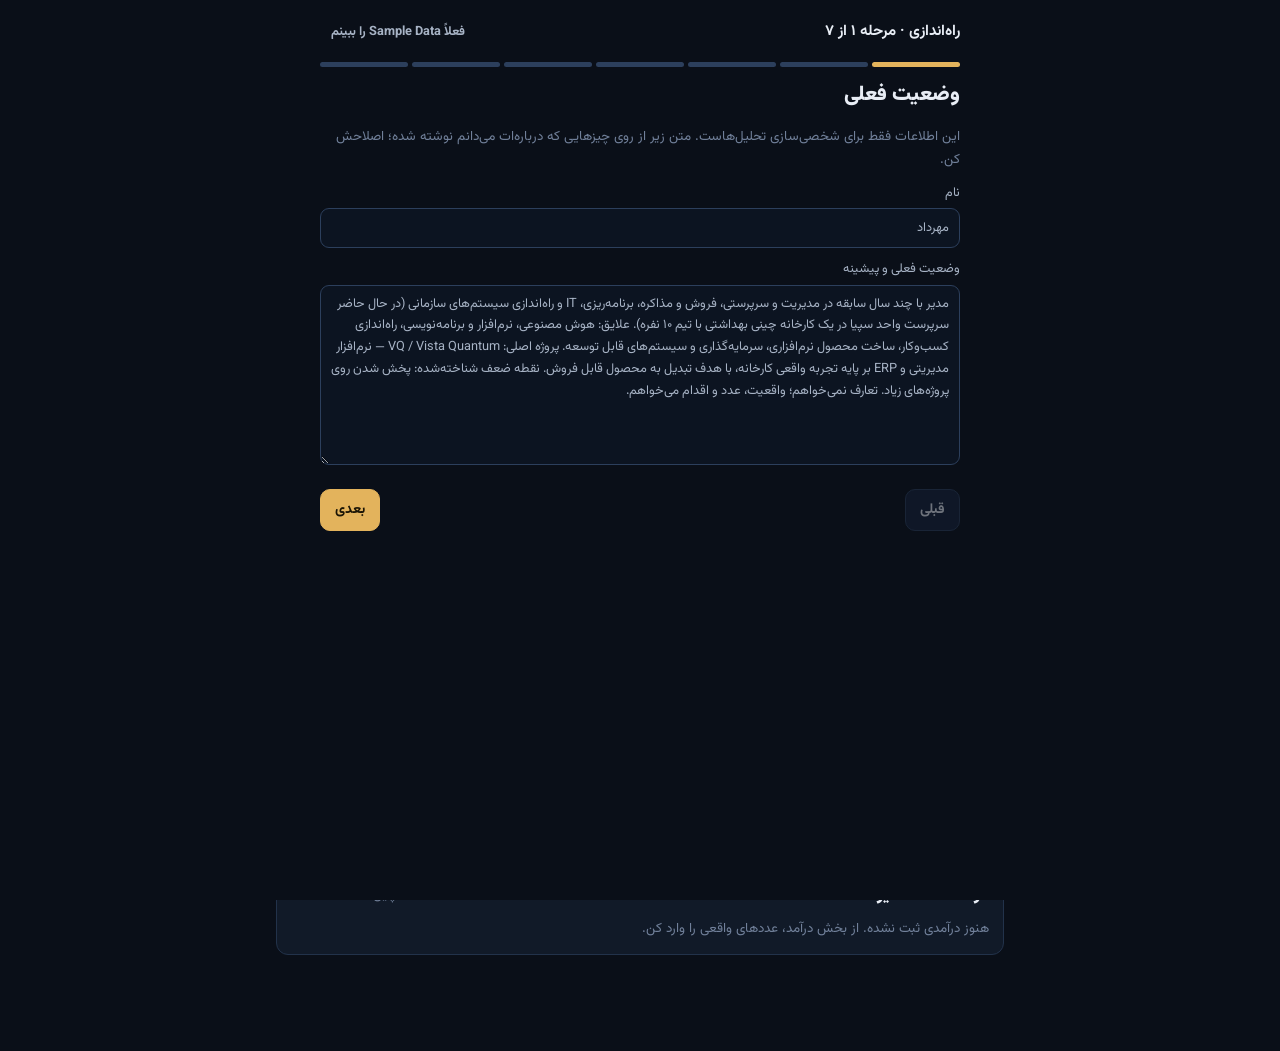
==== commit 7e43824c: "Ghotbnama: redesign for clarity + 4 selectable themes Redesign (per UI/UX Pro Max Clarity/Trust/Fric" ====
--- a/ghotbnama/index.html
+++ b/ghotbnama/index.html
@@ -8,7 +8,7 @@
 <link rel="preconnect" href="https://fonts.gstatic.com" crossorigin>
 <link rel="stylesheet" href="https://fonts.googleapis.com/css2?family=Vazirmatn:wght@400;500;700;900&display=swap">
 <style>
-/* طراحی عمداً تک‌تم (دارک) است */
+/* چهار تم انتخابی (نه سیستم‌محور) — پیش‌فرض «شب». تعویض با data-theme روی <html> */
 :root{
   color-scheme:dark;
   --bg:#0A0F18; --surface:#111A28; --surface2:#16223A; --sunk:#0C1421; --line:#22324A; --line2:#2C3F5C;
@@ -18,7 +18,41 @@
   --good:#4CC08E; --warn:#E6A246; --crit:#EE7466; --info:#8FA6C4;
   --good-bg:#11302A; --warn-bg:#33270F; --crit-bg:#3A1A18; --info-bg:#172338;
   --s1:#3987e5; --s2:#d95926; --s3:#199e70; --s4:#c98500;
+  --hero1:#16283F; --hero2:#0F1B2D; --hero-line:#243B5A; --hero-fig:#F0C674; --hero-sub:#C9D4E2; --hero-track:#24405F;
   --r:12px;
+}
+:root[data-theme="day"]{
+  color-scheme:light;
+  --bg:#F3F1EA; --surface:#FFFFFF; --surface2:#FBF9F3; --sunk:#EFEBE0; --line:#E2DCC9; --line2:#D2C9AE;
+  --ink:#211C10; --ink2:#5B5236; --ink3:#8B8264;
+  --gold:#8A5B12; --gold-ink:#FFFFFF; --gold-soft:#F2E3C2;
+  --ai:#1D5FD1; --ai-soft:#E9F0FE; --ai-line:#A9C4F5;
+  --good:#1E8A5F; --warn:#B4780C; --crit:#C0392B; --info:#5B6E8C;
+  --good-bg:#DFF1E7; --warn-bg:#FBEBD3; --crit-bg:#F8DEDA; --info-bg:#E7ECF4;
+  --s1:#2a78d6; --s2:#c85a1e; --s3:#188363; --s4:#a86c00;
+  --hero1:#EFE3C4; --hero2:#F4EEDD; --hero-line:#D9C89A; --hero-fig:#8A5B12; --hero-sub:#5B5236; --hero-track:#E2D2A6;
+}
+:root[data-theme="amber"]{
+  color-scheme:dark;
+  --bg:#080604; --surface:#14100A; --surface2:#1C160D; --sunk:#0B0904; --line:#2E2413; --line2:#3D3014;
+  --ink:#F3EAD6; --ink2:#C2B08A; --ink3:#8A7A5A;
+  --gold:#F0A93C; --gold-ink:#1A0F02; --gold-soft:#33220A;
+  --ai:#E8A6FF; --ai-soft:#241426; --ai-line:#4A2A54;
+  --good:#8FC53E; --warn:#F0A93C; --crit:#EE5A4C; --info:#C2A876;
+  --good-bg:#20280F; --warn-bg:#33220A; --crit-bg:#331410; --info-bg:#241C10;
+  --s1:#e07b1a; --s2:#d1381f; --s3:#8fc53e; --s4:#f0a93c;
+  --hero1:#1C1206; --hero2:#0E0902; --hero-line:#3D2A0E; --hero-fig:#F0A93C; --hero-sub:#C2B08A; --hero-track:#3D2A0E;
+}
+:root[data-theme="ocean"]{
+  color-scheme:dark;
+  --bg:#061A1F; --surface:#0B2831; --surface2:#0F3540; --sunk:#051419; --line:#164450; --line2:#1E5865;
+  --ink:#E4F5F7; --ink2:#9DC9D0; --ink3:#5E8E96;
+  --gold:#3FD0C9; --gold-ink:#04201D; --gold-soft:#0E3F3A;
+  --ai:#7EC9FF; --ai-soft:#0C2C3F; --ai-line:#215577;
+  --good:#3FD0A5; --warn:#E6B24A; --crit:#EE7B6E; --info:#7FB8C4;
+  --good-bg:#0C3128; --warn-bg:#332A0F; --crit-bg:#3A1F1A; --info-bg:#0E2E38;
+  --s1:#3fa9d0; --s2:#d97a3f; --s3:#3fd0a5; --s4:#c9a83f;
+  --hero1:#0B333D; --hero2:#062024; --hero-line:#1E5865; --hero-fig:#3FD0C9; --hero-sub:#9DC9D0; --hero-track:#164450;
 }
 *{box-sizing:border-box}
 [hidden]{display:none!important}
@@ -92,14 +126,14 @@
 .bar>i{display:block;height:100%;background:var(--gold);border-radius:5px}
 .bar.good>i{background:var(--good)} .bar.warn>i{background:var(--warn)} .bar.crit>i{background:var(--crit)}
 
-.north{background:linear-gradient(160deg,#16283F,#0F1B2D);border:1px solid #243B5A;border-radius:var(--r);padding:16px;display:grid;gap:8px}
+.north{background:linear-gradient(160deg,var(--hero1),var(--hero2));border:1px solid var(--hero-line);border-radius:var(--r);padding:16px;display:grid;gap:8px}
 .north .fig{display:flex;align-items:baseline;gap:10px;flex-wrap:wrap}
-.north .fig strong{font-size:clamp(1.7rem,7vw,2.3rem);font-weight:900;color:#F0C674;line-height:1.1}
-.north .fig span{color:#C9D4E2}
-.north .track{height:10px;background:#24405F;border-radius:6px;overflow:hidden}
-.north .track>i{display:block;height:100%;background:#F0C674;border-radius:6px}
-.north .meta{display:flex;gap:14px;flex-wrap:wrap;font-size:.8rem;color:#C9D4E2}
-.north .meta b{color:#fff}
+.north .fig strong{font-size:clamp(1.7rem,7vw,2.3rem);font-weight:900;color:var(--hero-fig);line-height:1.1}
+.north .fig span{color:var(--hero-sub)}
+.north .track{height:10px;background:var(--hero-track);border-radius:6px;overflow:hidden}
+.north .track>i{display:block;height:100%;background:var(--hero-fig);border-radius:6px}
+.north .meta{display:flex;gap:14px;flex-wrap:wrap;font-size:.8rem;color:var(--hero-sub)}
+.north .meta b{color:var(--ink)}
 
 .now{display:grid;gap:0;padding:0;overflow:hidden}
 .now>div{display:grid;grid-template-columns:92px 1fr;gap:10px;padding:12px 14px;border-bottom:1px solid var(--line);align-items:start}
@@ -225,13 +259,16 @@
     <section class="pane" data-pane="income" hidden></section>
     <section class="pane" data-pane="review" hidden></section>
     <section class="pane" data-pane="reality" hidden></section>
+    <section class="pane" data-pane="life" hidden></section>
+    <section class="pane" data-pane="health" hidden></section>
+    <section class="pane" data-pane="money" hidden></section>
     <section class="pane" data-pane="settings" hidden></section>
   </main>
 </div>
 
 <nav class="bottom" aria-label="بخش‌های اصلی">
   <button data-act="go" data-tab="home"><svg viewBox="0 0 24 24" fill="none" stroke="currentColor" stroke-width="2" stroke-linecap="round" stroke-linejoin="round"><path d="M3 11l9-7 9 7"/><path d="M5 10v10h14V10"/></svg>خانه</button>
-  <button data-act="go" data-tab="command"><svg viewBox="0 0 24 24" fill="none" stroke="currentColor" stroke-width="2" stroke-linecap="round"><circle cx="12" cy="12" r="9"/><circle cx="12" cy="12" r="4"/><path d="M12 3v3M12 18v3M3 12h3M18 12h3"/></svg>فرمان</button>
+  <button data-act="go" data-tab="money"><svg viewBox="0 0 24 24" fill="none" stroke="currentColor" stroke-width="2" stroke-linecap="round" stroke-linejoin="round"><rect x="3" y="6" width="18" height="13" rx="2"/><path d="M3 10h18"/><circle cx="16" cy="14.5" r="1.4" fill="currentColor" stroke="none"/></svg>پول</button>
   <button data-act="go" data-tab="today"><svg viewBox="0 0 24 24" fill="none" stroke="currentColor" stroke-width="2" stroke-linecap="round" stroke-linejoin="round"><path d="M9 11l3 3 8-8"/><path d="M20 12v7a2 2 0 0 1-2 2H6a2 2 0 0 1-2-2V5a2 2 0 0 1 2-2h9"/></svg>امروز</button>
   <button data-act="go" data-tab="coach"><svg viewBox="0 0 24 24" fill="none" stroke="currentColor" stroke-width="2" stroke-linecap="round" stroke-linejoin="round"><path d="M12 3l1.8 4.6L18 9.4l-4.2 1.8L12 16l-1.8-4.8L6 9.4l4.2-1.8z"/><path d="M19 15l.8 2 2 .8-2 .8-.8 2-.8-2-2-.8 2-.8z"/></svg>مربی</button>
   <button data-act="go" data-tab="more"><svg viewBox="0 0 24 24" fill="none" stroke="currentColor" stroke-width="2" stroke-linecap="round"><rect x="4" y="4" width="6" height="6" rx="1.5"/><rect x="14" y="4" width="6" height="6" rx="1.5"/><rect x="4" y="14" width="6" height="6" rx="1.5"/><rect x="14" y="14" width="6" height="6" rx="1.5"/></svg>بیشتر</button>
@@ -316,6 +353,7 @@
    ===================================================================== */
 const ABOUT="مدیر با چند سال سابقه در مدیریت و سرپرستی، فروش و مذاکره، برنامه‌ریزی، IT و راه‌اندازی سیستم‌های سازمانی (در حال حاضر سرپرست واحد سپیا در یک کارخانه چینی بهداشتی با تیم ۱۰ نفره). علایق: هوش مصنوعی، نرم‌افزار و برنامه‌نویسی، راه‌اندازی کسب‌وکار، ساخت محصول نرم‌افزاری، سرمایه‌گذاری و سیستم‌های قابل توسعه. پروژه اصلی: VQ / Vista Quantum — نرم‌افزار مدیریتی و ERP بر پایه تجربه واقعی کارخانه، با هدف تبدیل به محصول قابل فروش. نقطه ضعف شناخته‌شده: پخش شدن روی پروژه‌های زیاد. تعارف نمی‌خواهم؛ واقعیت، عدد و اقدام می‌خواهم.";
 const CATS={income:"درآمدساز",future:"ساخت آینده",growth:"شخصی/یادگیری"};
+const THEMES={night:"شب",day:"روز",amber:"کهربایی",ocean:"اقیانوسی"};
 const LEVELS={year:"سالانه",quarter:"فصلی",month:"ماهانه",week:"هفتگی"};
 const GSTAT={active:"فعال",draft:"پیش‌نویس (ناقص)",done:"انجام‌شده",paused:"متوقف",dropped:"کنار گذاشته"};
 const PSTAT={backlog:"Backlog",active:"Active",paused:"Paused",completed:"Completed",cancelled:"Cancelled"};
@@ -324,11 +362,40 @@
 const KINDS={job:"حقوق",active:"کسب‌وکار فعال",passive:"درآمد غیرفعال"};
 const SC_LABELS={inc:"اثر روی درآمد",goal:"اثر روی هدف اصلی",imp:"اهمیت",urg:"فوریت",prob:"احتمال نتیجه"};
 const STATUS_FA={todo:"انجام‌نشده",done:"انجام شد",partial:"نیمه‌کاره",skipped:"انجام نشد"};
+// دسته‌های سلامت روزانه — فقط برای خودآگاهی شخصی، نه تشخیص یا مشاوره پزشکی
+const SUBST_TYPES={alcohol:"الکل",smoke:"سیگار/تنباکو",caffeine:"کافئین",drug:"سایر مواد",med:"دارو یا مکمل"};
+const MEAL_TIMES=["صبحانه","ناهار","شام","میان‌وعده"];
+const HABIT_FREQ={daily:"روزانه",weekly:"هفتگی"};
+// مصاحبه رشد — برنامه با جزئیات کامل سؤال می‌کند؛ هر سؤال قابل رد کردن است
+const LIFE_Q=[
+  {k:"dayRoutine",g:"کار و روزمره",q:"یک روز عادی کاری‌ات را با جزئیات توصیف کن؛ از ساعت بیدار شدن تا خواب.",ph:"مثلاً: ۷ بیدار می‌شوم، ۸ می‌رسم کارخانه، ظهر ناهار..."},
+  {k:"productiveShare",g:"کار و روزمره",q:"از کل ساعت‌های بیداری‌ات، چند درصد واقعاً مولد است و چقدر تلف می‌شود؟ چرا؟"},
+  {k:"sleep",g:"سلامت جسمی",q:"معمولاً چند ساعت می‌خوابی و کیفیت خوابت چطور است؟"},
+  {k:"exercise",g:"سلامت جسمی",q:"ورزش می‌کنی؟ چند بار در هفته و چه نوع؟"},
+  {k:"diet",g:"سلامت جسمی",q:"الگوی غذایی‌ات چطور است؟ (نظم وعده‌ها، فست‌فود، آشپزی خانگی)"},
+  {k:"substanceUse",g:"سلامت جسمی",q:"سیگار، الکل یا ماده دیگری مصرف می‌کنی؟ نوع، مقدار تقریبی و تناوبش را بگو.",ph:"مثلاً: هفته‌ای ۲ بار سیگار، الکل ندارم — یا: ندارم","note":"این فقط برای خودت و تحلیل AI است؛ قضاوت نمی‌شود و جای مشورت با پزشک را نمی‌گیرد."},
+  {k:"meds",g:"سلامت جسمی",q:"قرص، دارو یا مکملی مصرف می‌کنی؟ نام، دلیل و دوز تقریبی.",ph:"مثلاً: قرص فشار خون صبح‌ها — یا: ندارم"},
+  {k:"healthIssue",g:"سلامت جسمی",q:"مشکل سلامتی خاصی داری که باید در برنامه‌ریزی در نظر گرفته شود؟"},
+  {k:"stress",g:"روان و انرژی",q:"سطح استرس روزمره‌ات از ۱ (کم) تا ۵ (زیاد) چقدر است؟ بزرگ‌ترین منبع استرس چیست؟"},
+  {k:"energyTime",g:"روان و انرژی",q:"چه زمانی از روز بیشترین انرژی ذهنی را داری؟"},
+  {k:"relationship",g:"شخصی و روابط",q:"وضعیت خانوادگی یا رابطه‌ات چطور است؟ (فقط اگر راحتی بگو؛ قابل رد کردن است)"},
+  {k:"support",g:"شخصی و روابط",q:"چه کسانی بیشترین حمایت را از تو می‌کنند؟"},
+  {k:"interests",g:"علایق و ارزش‌ها",q:"بیرون از کار به چه چیزهایی علاقه داری؟"},
+  {k:"values",g:"علایق و ارزش‌ها",q:"مهم‌ترین ارزش‌های زندگی‌ات چیستند؟"},
+  {k:"strengths",g:"علایق و ارزش‌ها",q:"بزرگ‌ترین نقطه قوتت چیست؟"},
+  {k:"pastAttempts",g:"موانع و تجربه گذشته",q:"قبلاً برای رسیدن به اهدافت چه تلاش‌هایی کردی که جواب نداد؟ چرا؟"},
+  {k:"giveUpPattern",g:"موانع و تجربه گذشته",q:"چه چیزی معمولاً باعث می‌شود برنامه‌هایت را رها کنی؟"},
+  {k:"successMeaning",g:"تعریف موفقیت",q:"موفقیت واقعی برای تو یعنی چه؟ در یک جمله بگو."}
+];
+// دسته‌های پول — همان فهرست سرور (server/app/model.py)
+const EXP_CATS=["خوراک","حمل‌ونقل","قبض و شارژ","خانه و اجاره","قسط و وام","خرید","سلامت","آموزش","تفریح","کسب‌وکار","خانواده","سایر"];
+const SELF="انتقال به خودم", IN_OTHER=["قرض/بازگشت پول","سایر واریز"];
 
 function emptyData(){
-  return {profile:{name:"مهرداد",about:ABOUT,target:0,targetEnd:"",freeHours:0,mainPriority:"",mainProjectId:"",mainGoalId:"",reviewMonths:3},
+  return {profile:{name:"مهرداد",about:ABOUT,target:0,targetEnd:"",freeHours:0,mainPriority:"",mainProjectId:"",mainGoalId:"",reviewMonths:3,theme:"night",life:{}},
     vision:{text:"",target:0,unit:"",end:""},
-    goals:[],projects:[],streams:[],incomeLog:[],days:{},reviews:[],coachLog:[],ai:{reality:{}}};
+    goals:[],projects:[],streams:[],incomeLog:[],txns:[],days:{},reviews:[],coachLog:[],ai:{reality:{}},
+    health:{checkins:{},subst:[],meals:[]},habits:[],growthPlans:[]};
 }
 function newProject(o){return Object.assign({id:"p_"+uid(),name:"",desc:"",goalId:"",stage:"",progress:0,hours:0,weeklyHours:0,incomePotential:0,cost:0,status:"backlog",nextAction:"",start:"",deadline:"",deps:"",sc:{inc:3,goal:3,imp:3,urg:3,prob:3},log:[{n:TN,v:0,init:true}],created:TN},o||{});}
 function newGoal(o){return Object.assign({id:"g_"+uid(),level:"quarter",title:"",why:"",target:0,cur:0,unit:"",start:jStr(TN),end:"",status:"draft",priority:2,projectId:"",ms:[],log:[{n:TN,v:0,init:true}],created:TN},o||{});}
@@ -349,7 +416,14 @@
   d.profile=Object.assign(emptyData().profile,d.profile||{});
   d.vision=Object.assign(emptyData().vision,d.vision||{});
   d.ai=Object.assign({reality:{}},d.ai||{}); if(!d.ai.reality) d.ai.reality={};
-  ["goals","projects","streams","incomeLog","reviews","coachLog"].forEach(k=>{if(!Array.isArray(d[k]))d[k]=[];});
+  ["goals","projects","streams","incomeLog","reviews","coachLog","txns","habits","growthPlans"].forEach(k=>{if(!Array.isArray(d[k]))d[k]=[];});
+  if(!d.profile.life||typeof d.profile.life!=="object") d.profile.life={};
+  if(!THEMES[d.profile.theme]) d.profile.theme="night";
+  if(!d.health||typeof d.health!=="object") d.health={checkins:{},subst:[],meals:[]};
+  if(!d.health.checkins||typeof d.health.checkins!=="object") d.health.checkins={};
+  if(!Array.isArray(d.health.subst)) d.health.subst=[];
+  if(!Array.isArray(d.health.meals)) d.health.meals=[];
+  d.habits=d.habits.map(h=>Object.assign({id:"h_"+uid(),title:"",freq:"daily",why:"",active:true,created:TN,log:{}},h,{log:(h&&h.log&&typeof h.log==="object")?h.log:{}}));
   if(!d.days||typeof d.days!=="object") d.days={};
   Object.keys(d.days).forEach(k=>{const x=d.days[k];if(!x||!Array.isArray(x.actions))delete d.days[k];});
   d.projects=d.projects.map(p=>{const q=newProject(p);q.sc=Object.assign({inc:3,goal:3,imp:3,urg:3,prob:3},p.sc||{});if(!Array.isArray(q.log))q.log=[];return q;});
@@ -439,9 +513,57 @@
   return null;
 }
 function payload(){return {v:2,mode:ROOT.mode,setupDone:ROOT.setupDone,real:ROOT.real};}
+// حالت سرور (Mini App تلگرام / سرور شخصی): سرور window.GHOTB_API را تزریق می‌کند
+const API=window.GHOTB_API||null;
+let APIVER=0, API_READY=false, API_BUSY=false, API_DIRTY=false, SAVE_PENDING=false;
+function apiKey(){
+  try{const q=new URLSearchParams(location.search).get("key");if(q){localStorage.setItem("ghotbnama.key",q);history.replaceState(null,"",location.pathname+location.hash);return q;}return localStorage.getItem("ghotbnama.key")||"";}catch(e){return "";}
+}
+function initData(){
+  try{const h=new URLSearchParams(location.hash.slice(1)).get("tgWebAppData");if(h){sessionStorage.setItem("ghotbnama.tg",h);return h;}return sessionStorage.getItem("ghotbnama.tg")||"";}catch(e){return "";}
+}
+function apiHeaders(){const h={"Content-Type":"application/json"};const t=initData(),k=apiKey();if(t)h["X-Telegram-Init-Data"]=t;if(k)h["X-App-Key"]=k;return h;}
+function authFail(){NOTICE="دسترسی به سرور رد شد. اپ را از دکمه «📱 اپ» داخل ربات باز کن، یا یک بار با ?key=APP_KEY وارد شو.";SYNC="local";renderTop();}
+function applyRemote(st){
+  const r=rootFrom(st)||{v:2,mode:"real",setupDone:false,real:emptyData()};
+  const wasOpen=!$("wizard").hidden;
+  ROOT=r; DEMO=null; useData(); lsSet(LS2,payload());
+  if(!ROOT.setupDone&&ROOT.mode==="real"){if(wasOpen){prepWizardData();renderWizard();}else openWizard();}
+  else if(wasOpen) closeWizard();
+  render();
+}
+function editing(){const a=document.activeElement;return !!(a&&(/^(INPUT|TEXTAREA|SELECT)$/.test(a.tagName))&&a.type!=="range"&&a.type!=="checkbox");}
+async function apiLoad(initial){
+  if(!initial&&(API_BUSY||SAVE_PENDING||editing())) return;
+  try{
+    const r=await fetch(API.base+"/state",{headers:apiHeaders(),cache:"no-store"});
+    if(r.status===401){authFail();return;}
+    if(!r.ok){SYNC="local";renderTop();return;}
+    const j=await r.json();
+    if(!initial&&j.version===APIVER) return;
+    if(!initial&&(API_BUSY||SAVE_PENDING||editing())) return;
+    APIVER=j.version; API_READY=true; SYNC="server";
+    applyRemote(j.state);
+  }catch(e){SYNC="local";renderTop();}
+}
+async function apiSave(){
+  SAVE_PENDING=false;
+  if(!API_READY) return;
+  if(API_BUSY){API_DIRTY=true;return;}
+  API_BUSY=true; API_DIRTY=false;
+  try{
+    const r=await fetch(API.base+"/state",{method:"PUT",headers:apiHeaders(),body:JSON.stringify({version:APIVER,state:payload()})});
+    if(r.status===409){const j=await r.json();APIVER=j.version;applyRemote(j.state);toast("ربات در همین فاصله داده را تغییر داد؛ نسخه تازه بارگذاری شد. آخرین تغییرت را دوباره انجام بده.");}
+    else if(r.status===401) authFail();
+    else if(r.ok){APIVER=(await r.json()).version;SYNC="server";renderTop();}
+    else {SYNC="local";renderTop();toast("ذخیره روی سرور ناموفق بود؛ روی همین دستگاه نگه داشته شد.");}
+  }catch(e){SYNC="local";renderTop();}
+  finally{API_BUSY=false;if(API_DIRTY)apiSave();}
+}
 function persist(){
   lsSet(LS2,payload());
   clearTimeout(saveT);
+  if(API){SAVE_PENDING=true;saveT=setTimeout(apiSave,400);return;}
   if(dbRef) saveT=setTimeout(()=>{
     dbRef.set({state:JSON.stringify(payload()),updated:Date.now()}).then(()=>setSync(true)).catch(()=>setSync(false));
   },600);
@@ -526,6 +648,7 @@
     const s=dayScore(n); r.scoreSum+=s.total; r.scoreN++; if(effectiveDay(n)) r.effective++;
   }
   r.exec=r.total?r.doneW/r.total:null; r.hours=r.minutes/60;
+  r.expense=D.txns.filter(t=>t.dir==="out"&&t.cat!==SELF&&t.n>=ws&&t.n<=ws+6).reduce((a,t)=>a+t.amount,0);
   r.projProg=D.projects.filter(p=>progressed(p.log,ws,ws+6));
   r.goalProg=D.goals.filter(g=>progressed(g.log,ws,ws+6));
   const tgt=Number(D.profile.target)||0, wt=tgt*7/30.4;
@@ -607,7 +730,21 @@
    ۷. مربی هوش مصنوعی
    ===================================================================== */
 let SAMPLE=null, AI_CTL=null, AI_BUSY=false;
-const RULES="تو مربی مدیریتی و کسب‌وکار شخصی صاحب این اپ هستی. فارسی بنویس. مستقیم، صادق و عملی باش؛ بدون تعریف بی‌دلیل و بدون جملات انگیزشی کلیشه‌ای. فقط بر اساس داده‌های ثبت‌شده حرف بزن؛ عدد نساز و حدس نزن. اگر داده کافی نیست، دقیقاً بگو چه داده‌ای لازم است. تصمیم نهایی با خود کاربر است؛ پیشنهاد بده، حکم نکن. کوتاه و قابل اقدام: فهرست‌های کوتاه با خط تیره، بدون جدول و تیتر Markdown.";
+const RULES="تو مربی مدیریتی و کسب‌وکار شخصی صاحب این اپ هستی. فارسی بنویس. مستقیم، صادق و عملی باش؛ بدون تعریف بی‌دلیل و بدون جملات انگیزشی کلیشه‌ای. فقط بر اساس داده‌های ثبت‌شده حرف بزن؛ عدد نساز و حدس نزن. اگر داده کافی نیست، دقیقاً بگو چه داده‌ای لازم است. تصمیم نهایی با خود کاربر است؛ پیشنهاد بده، حکم نکن. کوتاه و قابل اقدام: فهرست‌های کوتاه با خط تیره، بدون جدول و تیتر Markdown. اگر در داده‌های سلامت، خواب یا مصرف سیگار/الکل/مواد/دارو الگوی نگران‌کننده دیدی، مؤدبانه و بدون قضاوت اشاره کن و پیشنهاد بده حتماً با پزشک یا متخصص واقعی هم مشورت شود؛ خودت هرگز تشخیص پزشکی یا روان‌شناسی نده و نسخه دارویی پیشنهاد نکن — تو مربی برنامه‌ریزی و موفقیتی، نه درمانگر.";
+function habitStreak(h){
+  let n=0;
+  for(let i=(h.log&&h.log[dk(TN)]?0:1);;i++){const k=dk(TN-i);if(h.log&&h.log[k]){n++;}else break;if(i>3650)break;}
+  return n;
+}
+function healthSummary(days){
+  const from=TN-days+1; let sSum=0,sN=0,mSum=0,mN=0,eSum=0,eN=0,stSum=0,stN=0,dCount=0;
+  for(let n=from;n<=TN;n++){const c=D.health.checkins[dk(n)];if(!c)continue;dCount++;
+    if(c.sleepHours!=null&&c.sleepHours!==""){sSum+=Number(c.sleepHours);sN++;}
+    if(c.mood){mSum+=Number(c.mood);mN++;} if(c.energy){eSum+=Number(c.energy);eN++;} if(c.stress){stSum+=Number(c.stress);stN++;}}
+  const subst=D.health.subst.filter(x=>x.n>=from&&x.n<=TN);
+  const byType={}; subst.forEach(x=>{byType[x.type]=(byType[x.type]||0)+1;});
+  return {days:dCount,sleepAvg:sN?sSum/sN:null,moodAvg:mN?mSum/mN:null,energyAvg:eN?eSum/eN:null,stressAvg:stN?stSum/stN:null,substCount:subst.length,substByType:byType,mealCount:D.health.meals.filter(x=>x.n>=from&&x.n<=TN).length};
+}
 function context(){
   const P=D.profile, rep=incomeReport(), w=weekStats(weekStart(TN)), lw=weekStats(weekStart(TN)-7);
   const L=[];
@@ -626,12 +763,25 @@
   L.push("\n# اهداف");
   D.goals.forEach(g=>{const pc=goalPace(g),ga=goalActions(g);L.push(`- [${LEVELS[g.level]}، ${GSTAT[g.status]}، اولویت ${g.priority}] ${g.title}: ${g.cur}/${g.target} ${g.unit}، ${g.start}→${g.end||"—"}، زمان گذشته ${pc.t!=null?Math.round(pc.t*100)+"%":"—"}، وضعیت: ${goalState(g)[1]}، دلیل: ${g.why||"—"}، اقدامات مرتبط ${ga.t} (${ga.dn} انجام‌شده) (id=${g.id})`);});
   const wl=(r,t)=>`${t}: اقدام ${r.total}، اجرا ${r.exec!=null?Math.round(r.exec*100)+"%":"—"}، ساعت مؤثر ${r.hours.toFixed(1)}، روز مؤثر ${r.effective}، درآمد ثبت‌شده ${r.income}، اقدام وصل‌نشده ${r.total-r.linked}، دقیقه صرف کارهای کم‌ارزش ${r.lowMin}، امتیاز هفته ${r.score??"—"}`;
+  if(D.txns.length){const mm=monthMoney(CURM());L.push(`\n# پول این ماه (از تراکنش‌های بانک/تلگرام)\nدرآمد واریزی ${mm.income}، سایر واریز ${mm.otherIn}، هزینه ${mm.expense}، بدون دسته ${mm.uncat.length}. هزینه به تفکیک: `+mm.byCat.map(([c,v])=>`${c}=${v}`).join("، "));}
   L.push("\n# عملکرد"); L.push(wl(w,"این هفته")); L.push(wl(lw,"هفته قبل"));
   L.push("\n# اقدامات ۱۴ روز اخیر");
   for(let n=TN-13;n<=TN+1;n++){const d=D.days[dk(n)];if(!d||!d.actions.length)continue;const s=dayScore(n);
     L.push(`${jStr(n)}${d.closed?"":" (باز)"} امتیاز ${s?s.total:"—"}: `+d.actions.map(a=>{const p=byId(D.projects,a.projectId);return `[${CATS[a.cat]}|${p?p.name:"بدون پروژه"}|${a.status}] ${a.title}${a.result?" → "+a.result:""}${a.actualMin?` (${a.actualMin}د)`:""}${a.reason?` چرا نشد: ${a.reason}`:""}`;}).join(" ؛ "));}
   L.push("\n# بازبینی‌های اخیر");
   D.reviews.slice().sort((a,b)=>b.week-a.week).slice(0,4).forEach(r=>L.push(`- هفته ${jStr(r.week)}: بهترین نتیجه=${r.best} | شکست=${r.fail} | درس=${r.lesson} | توقف=${r.stop} | تمرکز بعد=${r.focus}`));
+  const life=D.profile.life||{};
+  if(Object.values(life).some(v=>String(v||"").trim())){
+    L.push("\n# پروفایل عمیق (از مصاحبه رشد)");
+    LIFE_Q.forEach(q=>{const v=life[q.k];if(v&&String(v).trim())L.push(`- ${q.q} ← ${v}`);});
+  }
+  const hs=healthSummary(7);
+  if(hs.days||hs.substCount||D.habits.length){
+    L.push("\n# سلامت و عادت‌های ۷ روز اخیر (فقط اطلاعات خودثبتی کاربر؛ تشخیص پزشکی نیست)");
+    L.push(`میانگین خواب: ${hs.sleepAvg!=null?hs.sleepAvg.toFixed(1)+" ساعت":"ثبت نشده"} | میانگین خلق: ${hs.moodAvg!=null?hs.moodAvg.toFixed(1)+"/۵":"—"} | میانگین انرژی: ${hs.energyAvg!=null?hs.energyAvg.toFixed(1)+"/۵":"—"} | میانگین استرس: ${hs.stressAvg!=null?hs.stressAvg.toFixed(1)+"/۵":"—"} | روزهای ثبت‌شده: ${hs.days}`);
+    if(hs.substCount) L.push("مصرف ثبت‌شده: "+Object.entries(hs.substByType).map(([t,c])=>`${SUBST_TYPES[t]||t}=${c} بار`).join("، "));
+    if(D.habits.length) L.push("عادت‌ها: "+D.habits.map(h=>`${h.title} [${HABIT_FREQ[h.freq]}${h.active?"":"، غیرفعال"}] پیوستگی ${habitStreak(h)} روز`).join("؛ "));
+  }
   L.push("\n# هشدارهای محاسبه‌شده"); issues().slice(0,8).forEach(i=>L.push(`- (${i.sev}) ${i.text}`));
   return L.join("\n");
 }
@@ -667,13 +817,13 @@
 /* =====================================================================
    ۸. رندر
    ===================================================================== */
-let TAB="home", VIEWDAY=TN, GFILTER="all", PFILTER="open", OPENRES=new Set(), CONFIRM="", REVWEEK=null, TOMORROW_PLAN=null, EDIT={goal:null,project:null,stream:null};
+let TAB="home", VIEWDAY=TN, GFILTER="all", PFILTER="open", OPENRES=new Set(), CONFIRM="", REVWEEK=null, TOMORROW_PLAN=null, EDIT={goal:null,project:null,stream:null}, EDIT_LIFE_KEY=null, PENDING_PLAN=null;
 let COACH_OUT="یکی از دکمه‌ها را بزن یا سؤالت را بنویس. مربی اهداف، پروژه‌ها، اقدامات، درآمد، زمان و بازبینی‌هایت را می‌خواند.", COACH_TURNS=[];
 const $pane=t=>document.querySelector(`section[data-pane="${t}"]`);
 function renderTop(){
   $("topSub").textContent=(D.profile.name?D.profile.name+" · ":"")+WEEKDAYS[wdIdx(TN)]+" "+faDay(TN)+" "+d2j(TN).jy.toLocaleString("fa-IR",{useGrouping:false});
   const c=$("modeChip"); c.className="chip-mode"+(isDemo()?" demo":"");
-  c.textContent=isDemo()?"Sample Data":(SYNC==="cloud"?"داده واقعی · ابری":"داده واقعی");
+  c.textContent=isDemo()?"Sample Data":(SYNC==="cloud"?"داده واقعی · ابری":SYNC==="server"?"داده واقعی · سرور":API?"داده واقعی · آفلاین":"داده واقعی");
   let b="";
   if(isDemo()) b+=`<div class="banner demo"><span><b>Sample Data</b> — همه عددهای این حالت ساختگی‌اند، ذخیره نمی‌شوند و با داده واقعی تو قاطی نمی‌شوند.</span><button class="btn sm primary" data-act="to-real">رفتن به داده واقعی</button></div>`;
   else if(!ROOT.setupDone) b+=`<div class="banner info"><span>راه‌اندازی کامل نشده؛ بدون داده واقعی، تحلیل‌ها معنی ندارند.</span><button class="btn sm primary" data-act="wizard">ادامه راه‌اندازی</button></div>`;
@@ -692,45 +842,37 @@
 }
 
 /* ---------- خانه: داشبورد وضعیت من ---------- */
+function homeTodayPreview(){
+  const A=dayActs(TN), d=getDay(TN);
+  if(!A.length) return `<div class="card"><div class="row spread"><h2>برنامه امروز</h2></div><p class="muted">هنوز اقدامی برای امروز انتخاب نکرده‌ای.</p><button class="btn primary" data-act="go" data-tab="today">شروع برنامه‌ریزی امروز</button></div>`;
+  const rows=A.map(a=>`<div class="row spread" style="padding:7px 0;border-bottom:1px solid var(--line)"><div class="row" style="gap:8px;min-width:0"><span class="catpill cat-${a.cat}">${CATS[a.cat]}</span><span${a.status!=="todo"?' style="color:var(--ink3);text-decoration:line-through"':""} class="small">${esc(a.title)}</span></div>${a.status!=="todo"?`<span class="pill ${a.status==="done"?"good":a.status==="partial"?"warn":"crit"}">${STATUS_FA[a.status]}</span>`:'<span class="pill">⏳</span>'}</div>`).join("");
+  const doneN=A.filter(a=>a.status!=="todo").length;
+  return `<div class="card" style="cursor:pointer" data-act="go" data-tab="today"><div class="row spread"><h2>برنامه امروز</h2><span class="pill ${d&&d.closed?"good":""} num">${fa(doneN)} از ۳${d&&d.closed?" · بسته شد":""}</span></div><div style="margin-top:-4px">${rows}</div><button class="btn ghost sm" style="margin-top:8px" data-act="go" data-tab="today">${d&&d.closed?"مشاهده":"ثبت نتیجه و بستن روز"} ←</button></div>`;
+}
 function renderHome(){
-  const rep=incomeReport(), w=weekStats(weekStart(TN)), iss=issues(), ta=topActionToday(), tp=topProject(), tg=topGoal(), ts=dayScore(TN);
-  const P=D.profile, AP=activeProjects().length, AG=activeGoals().length;
-  const where=P.target?`درآمد این ماه <b>${money(rep.curT)}</b> از <b>${money(P.target)}</b> (${pct(rep.ach)}). اجرای برنامه این هفته <b>${pct(w.exec)}</b> با <b>${fa(w.effective)}</b> روز مؤثر.`:`درآمد این ماه <b>${money(rep.curT)}</b>؛ هدف ماهانه ثبت نشده. اجرای برنامه این هفته <b>${pct(w.exec)}</b>.`;
-  const prob=iss[0]?`<b>${esc(iss[0].text)}</b> ${goBtn(iss[0])}`:"از روی داده‌ها مشکل جدی‌ای دیده نمی‌شود.";
-  const todo=ta?`<b>${esc(ta.title)}</b> <span class="muted">(${CATS[ta.cat]}${ta.estMin?"، "+fa(ta.estMin)+" دقیقه":""})</span>`:(dayActs(TN).length?"نتیجه همه اقدام‌های امروز ثبت شده.":"هنوز اقدامی برای امروز انتخاب نکرده‌ای.");
+  const rep=incomeReport(), w=weekStats(weekStart(TN)), iss=issues(), ts=dayScore(TN);
+  const P=D.profile, AP=activeProjects().length;
+  const prob=iss[0]?`<div class="issue ${iss[0].sev}"><span class="tag">${esc(iss[0].tag)}</span><div>${esc(iss[0].text)}${goBtn(iss[0])?` ${goBtn(iss[0])}`:""}</div></div>`:"";
   const tr=P.target?clamp(rep.curT/P.target*100,0,100):0;
-  const wdays=Math.min(7,TN-weekStart(TN)+1);
   $pane("home").innerHTML=`
   <div class="north">
-    <span class="eyebrow" style="color:#C9D4E2">درآمد ${MONTHS[d2j(TN).jm-1]} در برابر هدف ماه</span>
+    <span class="eyebrow" style="color:var(--hero-sub)">درآمد ${MONTHS[d2j(TN).jm-1]} در برابر هدف ماه</span>
     <div class="fig num"><strong>${money(rep.curT)}</strong><span>${P.target?"از "+money(P.target)+" تومان":"هدف ماهانه ثبت نشده"}</span></div>
     <div class="track" role="progressbar" aria-valuenow="${Math.round(tr)}" aria-valuemin="0" aria-valuemax="100" aria-label="تحقق هدف ماهانه"><i style="width:${tr}%"></i></div>
-    <div class="meta num"><span>تحقق: <b>${pct(rep.ach)}</b></span><span>فاصله: <b>${rep.gap!=null?money(rep.gap):"—"}</b></span><span>برآورد پایان ماه: <b>${money(rep.pace)}</b></span><span>روز ${fa(rep.dayOfMonth)} از ${fa(rep.monthLen)}</span></div>
+    <div class="meta num"><span>تحقق: <b>${pct(rep.ach)}</b></span><span>فاصله: <b>${rep.gap!=null?money(rep.gap):"—"}</b></span><span>روز ${fa(rep.dayOfMonth)} از ${fa(rep.monthLen)}</span></div>
   </div>
-  <div class="card now">
-    <div><span class="q">الان کجا هستم؟</span><span class="a">${where}</span></div>
-    <div><span class="q">مشکل اصلی</span><span class="a">${prob}</span></div>
-    <div><span class="q">امروز چه کنم؟</span><span class="a">${todo} <button class="link" data-act="go" data-tab="today">برنامه امروز ←</button></span></div>
+  ${prob}
+  ${homeTodayPreview()}
+  <div class="kpis">
+    ${kpi("درآمد این ماه",money(rep.curT),rep.vsPrev!=null?`نسبت به ماه قبل ${spct(rep.vsPrev)}`:"")}
+    ${kpi("درصد تحقق",pct(rep.ach),"",rep.ach==null?"":rep.ach>=1?"good":rep.ach>=0.6?"warn":"crit")}
+    ${kpi("پروژه‌های فعال",fa(AP),"ظرفیت: "+fa(capacity()),AP>capacity()?"crit":"")}
+    ${kpi("اجرای برنامه هفته",pct(w.exec),fa(Math.round(w.doneW*10)/10)+" از "+fa(w.total)+" اقدام",w.exec==null?"":w.exec>=0.7?"good":w.exec>=0.4?"warn":"crit")}
+    ${kpi("امتیاز امروز",ts?fa(ts.total):"—","از ۱۰۰",ts?(ts.total>=70?"good":ts.total>=40?"warn":"crit"):"")}
+    ${kpi("امتیاز هفته",w.score!=null?fa(w.score):"—","نتیجه‌محور",w.score==null?"":w.score>=70?"good":w.score>=40?"warn":"crit")}
+    ${D.txns.length?(()=>{const mm=monthMoney(CURM());return kpi("خالص نقدی ماه",money(mm.income+mm.otherIn-mm.expense),"واریز − هزینه",mm.income+mm.otherIn-mm.expense<0?"crit":"good");})():""}
   </div>
   ${aiBlock("aiToday","واقعیت امروز من",D.ai.today,"تحلیل تازه","ai-today",iss.length?esc(iss.slice(0,2).map(i=>"- "+i.text).join("\n")):"از روی داده‌ها هشدار جدی‌ای نیست.")}
-  <div class="kpis">
-    ${kpi("درآمد این ماه",money(rep.curT),rep.vsPrev!=null?`نسبت به ماه قبل ${spct(rep.vsPrev)}`:"")}
-    ${kpi("هدف درآمد ماه",P.target?money(P.target):"—",P.targetEnd?"تا "+esc(P.targetEnd):"")}
-    ${kpi("درصد تحقق",pct(rep.ach),"",rep.ach==null?"":rep.ach>=1?"good":rep.ach>=0.6?"warn":"crit")}
-    ${kpi("فاصله تا هدف",rep.gap!=null?money(rep.gap):"—","")}
-    ${kpi("پروژه‌های فعال",fa(AP),"ظرفیت: "+fa(capacity()),AP>capacity()?"crit":"")}
-    ${kpi("اهداف فعال",fa(AG),D.goals.filter(g=>g.status==="draft").length?fa(D.goals.filter(g=>g.status==="draft").length)+" ناقص":"")}
-    ${kpi("اجرای برنامه هفته",pct(w.exec),fa(Math.round(w.doneW*10)/10)+" از "+fa(w.total)+" اقدام",w.exec==null?"":w.exec>=0.7?"good":w.exec>=0.4?"warn":"crit")}
-    ${kpi("روزهای مؤثر هفته",fa(w.effective)+" از "+fa(wdays),"")}
-    ${kpi("امتیاز امروز",ts?fa(ts.total):"—","از ۱۰۰",ts?(ts.total>=70?"good":ts.total>=40?"warn":"crit"):"")}
-    ${kpi("امتیاز هفته",w.score!=null?fa(w.score):"—","نتیجه‌محور",w.score==null?"":w.score>=70?"good":w.score>=40?"warn":"crit")}
-  </div>
-  <div class="card">
-    <h2>مهم‌ترین‌ها</h2>
-    <div class="cmd"><span class="k">هدف فعلی</span><span>${tg?goalLine(tg):'<span class="muted">هدف فعالی نداری.</span> <button class="link" data-act="go" data-tab="goals">تعریف هدف ←</button>'}</span></div>
-    <div class="cmd"><span class="k">پروژه فعلی</span><span>${tp?`<b>${esc(tp.name)}</b><div class="muted num">پیشرفت ${fa(tp.progress)}٪ · ارزش ${fa(valueScore(tp))}</div>${tp.nextAction?`<div class="small">اقدام بعدی: ${esc(tp.nextAction)}</div>`:""}`:'<span class="muted">پروژه فعالی نداری.</span>'}</span></div>
-    <div class="cmd"><span class="k">اقدام امروز</span><span>${ta?`<b>${esc(ta.title)}</b>`:'<span class="muted">—</span>'}</span></div>
-  </div>
   <div class="card"><div class="row spread"><h2>درآمد ۶ ماه اخیر</h2><span class="muted">خط‌چین = هدف ماهانه</span></div><div id="homeChart"></div></div>`;
   drawChart($("homeChart"),6);
 }
@@ -738,7 +880,9 @@
 /* ---------- نمودار ستونی انباشته ---------- */
 function colorOf(i){return "var(--s"+(i%4+1)+")";}
 function niceStep(x){const p=Math.pow(10,Math.floor(Math.log10(x||1)));const f=x/p;return (f<=1?1:f<=2?2:f<=5?5:10)*p;}
+function themeVar(name){return getComputedStyle(document.documentElement).getPropertyValue(name).trim()||"#888";}
 function drawChart(host,k){
+  const cLine=themeVar("--line"), cInk3=themeVar("--ink3"), cInk2=themeVar("--ink2"), cGold=themeVar("--gold");
   const months=lastMonths(k), all=D.streams.filter(s=>months.some(m=>Number(s.entries[m.k])>0));
   const ss=all.slice(0,3), rest=all.slice(3);
   const series=ss.map((s,i)=>({name:s.name,color:colorOf(i),val:m=>Number(s.entries[m.k])||0}));
@@ -749,14 +893,14 @@
   let max=Math.max(1,...totals,target); const step=niceStep(max/4); max=Math.ceil(max/step)*step;
   const y=v=>T+ph-(v/max)*ph, slot=pw/months.length, bw=Math.min(46,slot*0.55);
   let g=`<div class="legend">${series.map(s=>`<span><i class="dot" style="background:${s.color}"></i>${esc(s.name)}</span>`).join("")}</div><div class="chart"><svg viewBox="0 0 ${W} ${H}" role="img" aria-label="درآمد ماهانه به تفکیک منبع" style="direction:ltr">`;
-  for(let v=0;v<=max+1;v+=step) g+=`<line x1="${L}" x2="${W-R}" y1="${y(v)}" y2="${y(v)}" stroke="#1C2A40" stroke-width="1"/><text x="${L-8}" y="${y(v)+4}" text-anchor="end" font-size="11" fill="#71809A" font-family="Vazirmatn,Tahoma,sans-serif">${money(v)}</text>`;
+  for(let v=0;v<=max+1;v+=step) g+=`<line x1="${L}" x2="${W-R}" y1="${y(v)}" y2="${y(v)}" stroke="${cLine}" stroke-width="1"/><text x="${L-8}" y="${y(v)+4}" text-anchor="end" font-size="11" fill="${cInk3}" font-family="Vazirmatn,Tahoma,sans-serif">${money(v)}</text>`;
   months.forEach((m,i)=>{
     const cx=L+slot*(i+.5); let acc=0; const segs=series.map(s=>({v:s.val(m),c:s.color})).filter(x=>x.v>0);
     segs.forEach((sg,j)=>{const y0=y(acc),y1=y(acc+sg.v);acc+=sg.v;const top=j===segs.length-1;const h=Math.max(1,y0-y1-(top?0:2));const r=Math.min(4,h);
       g+=top?`<path d="M${cx-bw/2},${y0} V${y0-h+r} Q${cx-bw/2},${y0-h} ${cx-bw/2+r},${y0-h} H${cx+bw/2-r} Q${cx+bw/2},${y0-h} ${cx+bw/2},${y0-h+r} V${y0} Z" fill="${sg.c}"/>`:`<rect x="${cx-bw/2}" y="${y0-h}" width="${bw}" height="${h}" fill="${sg.c}"/>`;});
-    g+=`<text x="${cx}" y="${H-9}" text-anchor="middle" font-size="12" fill="#A7B3C5" font-family="Vazirmatn,Tahoma,sans-serif">${m.label}</text><rect x="${cx-slot/2}" y="${T}" width="${slot}" height="${ph}" fill="transparent" data-mi="${i}"/>`;
+    g+=`<text x="${cx}" y="${H-9}" text-anchor="middle" font-size="12" fill="${cInk2}" font-family="Vazirmatn,Tahoma,sans-serif">${m.label}</text><rect x="${cx-slot/2}" y="${T}" width="${slot}" height="${ph}" fill="transparent" data-mi="${i}"/>`;
   });
-  if(target) g+=`<line x1="${L}" x2="${W-R}" y1="${y(target)}" y2="${y(target)}" stroke="#E3B35C" stroke-width="2" stroke-dasharray="6 5"/>`;
+  if(target) g+=`<line x1="${L}" x2="${W-R}" y1="${y(target)}" y2="${y(target)}" stroke="${cGold}" stroke-width="2" stroke-dasharray="6 5"/>`;
   g+=`</svg><div class="tip" hidden></div></div>`;
   host.innerHTML=g;
   const tip=host.querySelector(".tip"), box=host.querySelector(".chart");
@@ -1041,6 +1185,7 @@
       ${kpi("ساعات کار مؤثر",fa(w.hours,1),"از زمان واقعی ثبت‌شده")}
       ${kpi("روزهای مؤثر",fa(w.effective),"")}
       ${kpi("امتیاز هفته",w.score!=null?fa(w.score):"—","نتیجه‌محور")}
+      ${D.txns.length?kpi("هزینه هفته",money(w.expense),"از تراکنش‌ها"):""}
     </div>
     <div class="small"><span class="muted">پروژه‌های پیشرفت‌کرده:</span> ${w.projProg.length?w.projProg.map(p=>esc(p.name)).join("، "):"هیچ‌کدام"}</div>
     <div class="small"><span class="muted">اهداف جلورفته:</span> ${w.goalProg.length?w.goalProg.map(g=>esc(g.title)).join("، "):"هیچ‌کدام"}</div>
@@ -1098,6 +1243,118 @@
   ${aiBlock("aiReality","جمع‌بندی هفتگی AI",c,"بررسی این هفته","ai-reality","جمع‌بندی AI این هفته هنوز ساخته نشده.")}`;
 }
 
+/* ---------- مصاحبه رشد و موفقیت ---------- */
+function questionCard(q,v){
+  return `<div class="card" style="border-color:var(--ai-line)">
+    <span class="eyebrow">${esc(q.g)}</span>
+    <h2>${esc(q.q)}</h2>
+    ${q.note?`<p class="small" style="color:var(--warn)">${esc(q.note)}</p>`:""}
+    <form class="stack6" data-form="life-ans" data-k="${q.k}"><textarea id="life-a" placeholder="${esc(q.ph||"")}">${esc(v||"")}</textarea>
+    <div class="row"><button class="btn primary">ثبت و بعدی</button><button type="button" class="btn ghost" data-act="life-skip" data-k="${q.k}">رد کن</button></div></form>
+  </div>`;
+}
+function lifeSummaryHtml(){
+  const life=D.profile.life, groups={};
+  LIFE_Q.forEach(q=>{(groups[q.g]=groups[q.g]||[]).push(q);});
+  return Object.entries(groups).map(([g,qs])=>`<div class="stack6"><span class="eyebrow">${esc(g)}</span>${qs.map(q=>{
+    const v=life[q.k], seen=life.__seen&&life.__seen[q.k];
+    return `<div class="item" style="padding:8px 10px;gap:4px"><div class="row spread"><b class="small">${esc(q.q)}</b><button class="btn ghost sm" data-act="life-edit" data-k="${q.k}">${seen?"ویرایش":"پاسخ بده"}</button></div>${v?`<div class="small" style="color:var(--ink2)">${esc(v)}</div>`:seen?'<div class="muted small">رد شده</div>':""}</div>`;}).join("")}</div>`).join("");
+}
+function growthPlanCard(){
+  const last=D.growthPlans[D.growthPlans.length-1];
+  if(PENDING_PLAN){
+    const p=PENDING_PLAN;
+    return `<div class="card ai"><div class="row spread"><h2>برنامه رشد پیشنهادی</h2><span class="pill ai">AI</span></div>
+      <p>${esc(p.reflection)}</p>
+      ${p.cautions.length?`<div class="issue warn"><span class="tag">توجه</span><div>${p.cautions.map(esc).join("<br>")}</div></div>`:""}
+      <span class="eyebrow">اهداف پیشنهادی — انتخاب کن کدام‌ها اضافه شود</span>
+      <div class="stack6">${p.goals.map((g,i)=>`<label class="ms" style="align-items:flex-start"><input type="checkbox" data-chg="life-goal-sel" data-i="${i}" ${g.sel?"checked":""}><span><b>${esc(g.title)}</b> <span class="pill">${LEVELS[g.level]}</span><div class="muted small num">${fa(g.target)} ${esc(g.unit)}${g.end?" تا "+esc(g.end):""} — ${esc(g.why)}</div></span></label>`).join("")||'<p class="muted small">پیشنهادی نداد.</p>'}</div>
+      <span class="eyebrow">عادت‌های پیشنهادی</span>
+      <div class="stack6">${p.habits.map((h,i)=>`<label class="ms"><input type="checkbox" data-chg="life-habit-sel" data-i="${i}" ${h.sel?"checked":""}><span><b>${esc(h.title)}</b> <span class="pill">${HABIT_FREQ[h.freq]}</span> — ${esc(h.why)}</span></label>`).join("")||'<p class="muted small">پیشنهادی نداد.</p>'}</div>
+      <div class="row"><button class="btn primary" data-act="life-plan-add">افزودن موارد انتخاب‌شده</button><button class="btn ghost" data-act="life-plan-discard">رد کردن</button></div>
+    </div>`;
+  }
+  return `<div class="card ai"><div class="row spread"><h2>برنامه رشد و موفقیت</h2><span class="pill ai">AI</span></div>
+    ${last?`<p class="small" style="color:var(--ink2)">آخرین بار ${faDay(last.n)}: ${esc(last.reflection)} <span class="muted">(${fa(last.goalsAdded)} هدف، ${fa(last.habitsAdded)} عادت اضافه شد)</span></p>`:'<p class="muted">هنوز برنامه رشدی ساخته نشده. هرچه به سؤال‌های بالا کامل‌تر جواب بدهی، این برنامه دقیق‌تر می‌شود.</p>'}
+    ${SAMPLE?`<button class="btn ai" data-ai data-act="life-plan">${last?"ساخت دوباره":"ساخت برنامه رشد و موفقیت"}</button>`:'<p class="muted small">این بخش فقط داخل Claude با هوش مصنوعی کار می‌کند.</p>'}
+    <div class="ai-out small" id="lifeOut"></div>
+  </div>`;
+}
+function renderLife(){
+  const life=D.profile.life;
+  const seen=k=>life.__seen&&life.__seen[k];
+  const done=LIFE_Q.filter(q=>seen(q.k)).length, total=LIFE_Q.length;
+  const remaining=LIFE_Q.filter(q=>!seen(q.k));
+  const current=EDIT_LIFE_KEY?LIFE_Q.find(q=>q.k===EDIT_LIFE_KEY):remaining[0];
+  $pane("life").innerHTML=`
+  <div class="pane-title"><h1>مصاحبه رشد و موفقیت</h1><span class="muted num">${fa(done)} از ${fa(total)} سؤال</span></div>
+  <div class="banner info" style="margin-top:0"><span>این بخش برای خودشناسی و برنامه‌ریزی شخصی است، نه مشاوره پزشکی یا روان‌شناسی. جواب‌ها فقط برای خودت و تحلیل AI است؛ هر سؤال قابل رد کردن است.</span></div>
+  <div class="bar"><i style="width:${total?done/total*100:0}%"></i></div>
+  ${current?questionCard(current,life[current.k]):'<div class="card"><h2>مصاحبه کامل شد</h2><p class="muted">از لیست پایین هر جواب را می‌توانی ویرایش کنی.</p></div>'}
+  ${growthPlanCard()}
+  <div class="card"><h2>خلاصه جواب‌ها</h2>${lifeSummaryHtml()}</div>`;
+}
+
+/* ---------- سلامت و عادت روزانه ---------- */
+function renderHealth(){
+  const hs=healthSummary(7), today=D.health.checkins[dk(TN)]||{};
+  const substRecent=D.health.subst.slice().sort((a,b)=>b.ts-a.ts).slice(0,10);
+  const mealsRecent=D.health.meals.slice().sort((a,b)=>b.ts-a.ts).slice(0,10);
+  const scaleOpts=(cur)=>[1,2,3,4,5].map(v=>`<option value="${v}"${Number(cur)===v?" selected":""}>${fa(v)}</option>`).join("");
+  $pane("health").innerHTML=`
+  <div class="pane-title"><h1>سلامت و عادت روزانه</h1><span class="muted">فقط خودثبتی؛ نه تشخیص پزشکی</span></div>
+  <div class="banner info" style="margin-top:0"><span>این بخش کمک می‌کند الگوهای روزمره‌ات را ببینی؛ جای مشورت با پزشک یا متخصص را نمی‌گیرد.</span></div>
+  <div class="card"><h2>ثبت امروز</h2>
+    <form class="form" data-form="checkin">
+      <label class="f">خواب (ساعت)<input type="number" min="0" max="16" step="0.5" id="hk-sleep" value="${today.sleepHours!=null?today.sleepHours:""}"></label>
+      <label class="f">خلق (۱-۵)<select id="hk-mood"><option value="">—</option>${scaleOpts(today.mood)}</select></label>
+      <label class="f">انرژی (۱-۵)<select id="hk-energy"><option value="">—</option>${scaleOpts(today.energy)}</select></label>
+      <label class="f">استرس (۱-۵)<select id="hk-stress"><option value="">—</option>${scaleOpts(today.stress)}</select></label>
+      <label class="f">ورزش (دقیقه)<input type="number" min="0" id="hk-ex" value="${today.exerciseMin!=null?today.exerciseMin:""}"></label>
+      <label class="f">آب (لیوان)<input type="number" min="0" id="hk-water" value="${today.water!=null?today.water:""}"></label>
+      <button class="btn primary">ثبت امروز</button></form></div>
+  <div class="kpis">
+    ${kpi("میانگین خواب (۷ روز)",hs.sleepAvg!=null?fa(hs.sleepAvg,1)+" ساعت":"—","")}
+    ${kpi("میانگین خلق",hs.moodAvg!=null?fa(hs.moodAvg,1)+"/۵":"—","")}
+    ${kpi("میانگین انرژی",hs.energyAvg!=null?fa(hs.energyAvg,1)+"/۵":"—","")}
+    ${kpi("میانگین استرس",hs.stressAvg!=null?fa(hs.stressAvg,1)+"/۵":"—","",hs.stressAvg!=null&&hs.stressAvg>=4?"warn":"")}
+  </div>
+  <div class="card"><h2>مصرف (سیگار، الکل، کافئین، مواد، دارو)</h2><p class="muted small">فقط برای خودآگاهی؛ قضاوت نمی‌شود.</p>
+    <form class="form" data-form="subst-add">
+      <label class="f">نوع<select id="sb-type">${Object.keys(SUBST_TYPES).map(k=>`<option value="${k}">${SUBST_TYPES[k]}</option>`).join("")}</select></label>
+      <label class="f">آیتم<input type="text" id="sb-item" placeholder="مثلاً سیگار، ویسکی، قهوه"></label>
+      <label class="f">مقدار<input type="text" id="sb-qty" placeholder="مثلاً ۱ نخ، ۲ لیوان"></label>
+      <label class="f">دلیل (اختیاری)<input type="text" id="sb-reason"></label>
+      <button class="btn primary">ثبت</button></form>
+    ${substRecent.length?`<div class="stack6">${substRecent.map(x=>`<div class="row spread small"><span>${esc(SUBST_TYPES[x.type]||x.type)} — ${esc(x.item)}${x.qty?" ("+esc(x.qty)+")":""}${x.reason?" · "+esc(x.reason):""}</span><span class="muted num">${faDay(x.n)} <button class="x" data-act="subst-del" data-id="${x.id}" aria-label="حذف">×</button></span></div>`).join("")}</div>`:'<p class="muted small">هنوز ثبت نشده.</p>'}
+    ${hs.substCount?`<p class="small" style="color:var(--ink2)">۷ روز اخیر: ${Object.entries(hs.substByType).map(([t,c])=>`${esc(SUBST_TYPES[t]||t)} ${fa(c)} بار`).join("، ")}</p>`:""}
+  </div>
+  <div class="card"><h2>وعده‌های غذایی</h2>
+    <form class="form" data-form="meal-add">
+      <label class="f">زمان<select id="ml-time">${MEAL_TIMES.map(t=>`<option>${t}</option>`).join("")}</select></label>
+      <label class="f full">توضیح<input type="text" id="ml-desc" placeholder="چی خوردی؟"></label>
+      <button class="btn primary">ثبت</button></form>
+    ${mealsRecent.length?`<div class="stack6">${mealsRecent.map(x=>`<div class="row spread small"><span>${esc(x.time)}: ${esc(x.desc)}</span><span class="muted num">${faDay(x.n)} <button class="x" data-act="meal-del" data-id="${x.id}" aria-label="حذف">×</button></span></div>`).join("")}</div>`:'<p class="muted small">هنوز ثبت نشده.</p>'}
+  </div>
+  <div class="card"><h2>عادت‌ها</h2>
+    ${D.habits.length?D.habits.map(h=>`<div class="row spread"><label class="ms"><input type="checkbox" data-chg="habit-today" data-id="${h.id}" ${h.log[dk(TN)]?"checked":""}><span>${esc(h.title)} <span class="pill">${HABIT_FREQ[h.freq]}</span></span></label><span class="muted num">پیوستگی ${fa(habitStreak(h))} روز <button class="x" data-act="habit-del" data-id="${h.id}" aria-label="حذف">×</button></span></div>`).join(""):'<p class="muted small">عادتی نداری؛ از «مصاحبه رشد» یکی بساز یا پایین اضافه کن.</p>'}
+    <form class="form" data-form="habit-add"><label class="f full">عادت جدید<input type="text" id="hb-title"></label><label class="f">تناوب<select id="hb-freq">${Object.keys(HABIT_FREQ).map(k=>`<option value="${k}">${HABIT_FREQ[k]}</option>`).join("")}</select></label><button class="btn">افزودن</button></form>
+  </div>`;
+}
+async function generateGrowthPlan(){
+  if(AI_BUSY||!SAMPLE) return; AI_BUSY=true; setAiButtons(true);
+  const out=$("lifeOut"); if(out) out.textContent="در حال تحلیل و ساخت برنامه رشد…";
+  try{
+    const r=await SAMPLE.json(firstTurn('بر اساس «پروفایل عمیق (از مصاحبه رشد)» و کل داده‌های من، یک برنامه رشد و موفقیت شخصی بساز. صادق و مستقیم باش؛ تعریف و تمجید بی‌دلیل نکن.\nفقط JSON برگردان دقیقاً به این شکل:\n{"reflection":"یک پاراگراف کوتاه (حداکثر ۹۰ کلمه): تحلیل صادقانه از وضعیت من، نقاط قوت، بزرگ‌ترین مانع، و چرا تلاش‌های قبلی جواب نداده","cautions":["حداکثر ۲ نکته کوتاه؛ اگر در خواب/استرس/مصرف الگوی قابل توجهی دیدی مؤدبانه و بدون قضاوت اشاره کن و توصیه به مشورت با متخصص واقعی بکن؛ در غیر این‌صورت آرایه خالی"],"goals":[{"level":"year یا quarter یا month یا week","title":"...","why":"...","target":عدد,"unit":"...","end":"تاریخ شمسی مثل 1405/12/29"}],"habits":[{"title":"...","freq":"daily یا weekly","why":"..."}]}\nبین ۳ تا ۵ هدف با اعداد واقع‌بینانه بر اساس داده‌های واقعی من بده؛ بین ۲ تا ۴ عادت کوچک و مشخص بده.'),{cache:false});
+    const goals=(Array.isArray(r&&r.goals)?r.goals:[]).slice(0,6).map(g=>({level:LEVELS[g.level]?g.level:"quarter",title:String(g.title||"").slice(0,140),why:String(g.why||"").slice(0,220),target:Number(g.target)||0,unit:String(g.unit||"").slice(0,40),end:parseJ(g.end,true)?g.end:"",sel:true})).filter(g=>g.title);
+    const habits=(Array.isArray(r&&r.habits)?r.habits:[]).slice(0,6).map(h=>({title:String(h.title||"").slice(0,140),freq:h.freq==="weekly"?"weekly":"daily",why:String(h.why||"").slice(0,220),sel:true})).filter(h=>h.title);
+    if(!goals.length&&!habits.length) throw {code:"invalid_json"};
+    PENDING_PLAN={reflection:String((r&&r.reflection)||""),cautions:(Array.isArray(r&&r.cautions)?r.cautions:[]).slice(0,3).map(String).filter(Boolean),goals,habits};
+    render();
+  }catch(e){const o=$("lifeOut");if(o)o.textContent=aiErr(e);}
+  finally{AI_BUSY=false;setAiButtons(false);}
+}
+
 /* ---------- مربی ---------- */
 function renderCoach(){
   const log=D.coachLog.slice(-6).reverse();
@@ -1122,8 +1379,61 @@
 
 /* ---------- بیشتر ---------- */
 function renderMore(){
-  const items=[["command","مرکز فرمان","مهم‌ترین مسئله، امروز تا این فصل"],["goals","اهداف","چشم‌انداز تا هفتگی · "+fa(activeGoals().length)+" فعال"],["projects","پروژه‌ها","اولویت‌بندی و ظرفیت · "+fa(activeProjects().length)+" فعال"],["income","منابع درآمد","روند، سهم، درآمد هر ساعت"],["review","بازبینی هفتگی","عددهای هفته + گزارش AI"],["reality","واقعیت بدون تعارف","۸ سؤال با جواب عددی"],["settings","تنظیمات","پروفایل، داده‌ها، پشتیبان"]];
+  const items=[["command","مرکز فرمان","مهم‌ترین مسئله، ریسک و فرصت"],["goals","اهداف","چشم‌انداز تا هفتگی · "+fa(activeGoals().length)+" فعال"],["projects","پروژه‌ها","اولویت‌بندی و ظرفیت · "+fa(activeProjects().length)+" فعال"],["income","منابع درآمد","روند، سهم، درآمد هر ساعت"],["review","بازبینی هفتگی","عددهای هفته + گزارش AI"],["reality","واقعیت بدون تعارف","۸ سؤال با جواب عددی"],["life","مصاحبه رشد و موفقیت","پروفایل عمیق + برنامه رشد با AI"],["health","سلامت و عادت روزانه","خواب، ورزش، غذا، مصرف، عادت‌ها"],["settings","تنظیمات","پروفایل، داده‌ها، پشتیبان و تم"]];
   $pane("more").innerHTML=`<div class="pane-title"><h1>همه بخش‌ها</h1></div><div class="menu">${items.map(i=>`<button data-act="go" data-tab="${i[0]}"><b>${i[1]}</b><span>${esc(i[2])}</span></button>`).join("")}</div>`;
+}
+
+/* ---------- پول و تراکنش‌ها ---------- */
+let MONEYM=null, MFILTER="all";
+const sumAmt=a=>a.reduce((s,t)=>s+(Number(t.amount)||0),0);
+function monthMoney(key){
+  const ts=D.txns.filter(t=>mkOf(t.n)===key);
+  const out=ts.filter(t=>t.dir==="out"&&t.cat!==SELF), inc=ts.filter(t=>t.dir==="in"&&t.streamId), oth=ts.filter(t=>t.dir==="in"&&!t.streamId&&t.cat!==SELF);
+  const by={}; out.forEach(t=>{const c=t.cat||"بدون دسته";by[c]=(by[c]||0)+t.amount;});
+  return {expense:sumAmt(out),income:sumAmt(inc),otherIn:sumAmt(oth),byCat:Object.entries(by).sort((a,b)=>b[1]-a[1]),uncat:ts.filter(t=>!t.cat),count:ts.length,list:ts.slice().sort((a,b)=>b.n-a.n||(b.ts||0)-(a.ts||0))};
+}
+const exactT=n=>Number(Math.round(n)||0).toLocaleString("fa-IR");
+function classValue(t){return t.streamId?"s:"+t.streamId:t.cat?"c:"+t.cat:"";}
+function classOpts(t){
+  const cur=classValue(t);
+  const o=(v,l)=>`<option value="${esc(v)}"${v===cur?" selected":""}>${esc(l)}</option>`;
+  let h=cur?"":'<option value="" selected>— دسته؟ —</option>';
+  if(t.dir==="out") h+=EXP_CATS.map(c=>o("c:"+c,c)).join("")+o("c:"+SELF,SELF);
+  else h+=D.streams.filter(s=>s.status!=="stopped"||s.id===t.streamId).map(s=>o("s:"+s.id,"درآمد: "+s.name)).join("")+IN_OTHER.map(c=>o("c:"+c,c)).join("")+o("c:"+SELF,SELF);
+  return h;
+}
+function renderMoney(){
+  const key=MONEYM||CURM(), mm=monthMoney(key), m3=lastMonths(3), m6=lastMonths(6);
+  const list=mm.list.filter(t=>MFILTER==="all"||(MFILTER==="uncat"?!t.cat:t.dir===MFILTER));
+  const bal={}; D.txns.filter(t=>t.balance!=null&&t.bank).sort((a,b)=>(a.ts||0)-(b.ts||0)).forEach(t=>{bal[t.bank]=t;});
+  const net=mm.income+mm.otherIn-mm.expense;
+  $pane("money").innerHTML=`
+  <div class="pane-title"><h1>پول و تراکنش‌ها</h1><div class="seg">${m3.map(m=>`<button data-act="mmonth" data-k="${m.k}" aria-pressed="${m.k===key}">${m.label}</button>`).join("")}</div></div>
+  ${D.txns.length?"":`<div class="card"><p>هنوز تراکنشی نیست. ${API?"پیامک‌های بانک و پیام‌های ربات تلگرام (مثل «۲۵۰ ناهار») خودکار اینجا می‌آیند.":"در نسخه سرور، پیامک‌های بانک و پیام‌های ربات تلگرام خودکار ثبت می‌شوند. اینجا می‌توانی فایل /export ربات را از تنظیمات وارد کنی یا دستی ثبت کنی."}</p></div>`}
+  <div class="kpis">
+    ${kpi("درآمد (واریز به منابع)",money(mm.income),"به منابع درآمد اضافه شده")}
+    ${kpi("سایر واریز",money(mm.otherIn),"قرض، بازگشت پول…")}
+    ${kpi("هزینه",money(mm.expense),"بدون «"+SELF+"»")}
+    ${kpi("خالص نقدی",money(net),"",net<0?"crit":net>0?"good":"")}
+    ${kpi("بدون دسته",fa(mm.uncat.length),mm.uncat.length?"گزارش ناقص است":"",mm.uncat.length?"warn":"")}
+  </div>
+  ${mm.byCat.length?`<div class="card"><h2>هزینه به تفکیک دسته</h2>${mm.byCat.map(([c,v])=>`<div class="share num"><div><div class="small">${esc(c)}</div><div class="bar${c==="بدون دسته"?" warn":""}"><i style="width:${mm.expense?v/mm.expense*100:0}%"></i></div></div><span>${money(v)} · ${pct(mm.expense?v/mm.expense:0)}</span></div>`).join("")}</div>`:""}
+  ${D.txns.length?`<div class="card"><h2>جریان نقدی ۶ ماه</h2><div class="tablewrap"><table class="num"><thead><tr><th>ماه</th><th>درآمد</th><th>سایر واریز</th><th>هزینه</th><th>خالص</th></tr></thead><tbody>${m6.map(m=>{const x=monthMoney(m.k),nt=x.income+x.otherIn-x.expense;return `<tr><td>${m.label}</td><td>${money(x.income)}</td><td>${money(x.otherIn)}</td><td>${money(x.expense)}</td><td style="color:${nt<0?"var(--crit)":"var(--good)"}">${money(nt)}</td></tr>`;}).join("")}</tbody></table></div></div>`:""}
+  ${Object.keys(bal).length?`<div class="card"><h2>آخرین مانده حساب‌ها (از پیامک)</h2><div class="kv num">${Object.values(bal).map(t=>`<div><span>بانک ${esc(t.bank)} · ${faDay(t.n)}</span>${exactT(t.balance)} تومان</div>`).join("")}</div></div>`:""}
+  <div class="chips">${[["all","همه"],["out","هزینه"],["in","واریز"],["uncat","بدون دسته"]].map(([k,l])=>`<button data-act="mfilter" data-v="${k}" aria-pressed="${MFILTER===k}">${l}</button>`).join("")}</div>
+  <div class="stack6">${list.map(t=>`<div class="item" style="gap:6px">
+    <div class="row spread"><div><b class="num" style="color:${t.dir==="in"?"var(--good)":"var(--ink)"}">${t.dir==="in"?"+":"−"}${exactT(t.amount)}</b> <span class="muted">تومان</span></div><span class="muted small num">${faDay(t.n)}${t.bank?" · "+esc(t.bank):""}${t.src==="sms"?" · پیامک":t.src==="tg"?" · تلگرام":""}</span></div>
+    ${t.note?`<div class="small">${esc(t.note)}</div>`:""}
+    <div class="row"><select data-chg="txn-class" data-id="${t.id}" aria-label="دسته" style="flex:1 1 180px;${t.cat?"":"border-color:var(--warn)"}">${classOpts(t)}</select>
+    ${CONFIRM==="t:"+t.id?`<button class="btn danger sm" data-act="txn-del-yes" data-id="${t.id}">حذف شود</button><button class="btn ghost sm" data-act="confirm-no">نه</button>`:`<button class="btn ghost sm" data-act="txn-del" data-id="${t.id}">حذف</button>`}</div>
+  </div>`).join("")||'<p class="muted">تراکنشی در این دسته نیست.</p>'}</div>
+  <div class="card"><h2>ثبت دستی</h2>
+    <form class="form" data-form="txn-add">
+      <label class="f">نوع<select id="tx-dir"><option value="out">هزینه</option><option value="in">واریز</option></select></label>
+      <label class="f">مبلغ (تومان)<input type="number" id="tx-amt" min="0" step="1" inputmode="numeric"></label>
+      <label class="f">تاریخ<input type="text" id="tx-date" value="${jStr(TN)}"></label>
+      <label class="f full">توضیح<input type="text" id="tx-note"></label>
+      <button class="btn primary">ثبت</button></form></div>`;
 }
 
 /* ---------- تنظیمات ---------- */
@@ -1131,10 +1441,14 @@
   const R=ROOT.real, P=R.profile;
   $pane("settings").innerHTML=`
   <div class="pane-title"><h1>تنظیمات</h1></div>
+  <div class="card"><h2>تم</h2>
+    <div class="chips">${Object.keys(THEMES).map(k=>`<button data-act="theme" data-v="${k}" aria-pressed="${(P.theme||"night")===k}">${THEMES[k]}</button>`).join("")}</div>
+  </div>
   <div class="card"><h2>داده فعال</h2>
     <div class="seg"><button data-act="mode" data-v="real" aria-pressed="${!isDemo()}">داده واقعی من</button><button data-act="mode" data-v="demo" aria-pressed="${isDemo()}">Sample Data</button></div>
     <p class="muted small">Sample Data فقط برای دیدن امکانات است؛ ذخیره نمی‌شود و هیچ‌وقت با داده واقعی قاطی نمی‌شود.</p>
-    <div class="row"><button class="btn" data-act="wizard">اجرای دوباره راه‌اندازی</button></div></div>
+    <div class="row"><button class="btn" data-act="wizard">اجرای دوباره راه‌اندازی</button></div>
+    ${API?`<p class="small">اتصال: سرور شخصی · ${SYNC==="server"?"همگام":"آفلاین — تغییرات روی همین دستگاه نگه داشته می‌شود"} · نسخه ${fa(APIVER)}</p>`:""}</div>
   <div class="card"><h2>پروفایل و هدف اصلی (داده واقعی)</h2>
     <form class="form" data-form="profile">
       <label class="f">نام<input type="text" id="sp-name" value="${esc(P.name)}"></label>
@@ -1150,16 +1464,18 @@
   <div class="card"><h2>پشتیبان‌گیری از داده واقعی</h2>
     <p class="muted small">کل داده واقعی به صورت JSON. کپی کن و جای امن نگه دار؛ برای بازگردانی، متن را اینجا بچسبان (خروجی نسخه ۱ هم پذیرفته می‌شود).</p>
     <textarea id="backup" style="min-height:110px;direction:ltr;text-align:left;font-size:.78rem"></textarea>
+    <label class="f">بازگردانی از فایل (مثلاً فایل ghotbnama-claude.json که ربات با /export می‌فرستد)<input type="file" id="importFile" accept=".json,application/json"></label>
     <div class="row"><button class="btn" data-act="copy">کپی داده‌ها</button><button class="btn" data-act="import">بازگردانی از متن بالا</button><button class="btn danger" data-act="reset">پاک کردن همه داده واقعی</button></div>
     ${CONFIRM==="reset"?`<div class="confirm"><span>همه اهداف، پروژه‌ها، درآمدها، اقدامات و بازبینی‌های واقعی پاک شود؟</span><div class="row"><button class="btn danger sm" data-act="reset-yes">بله، پاک کن</button><button class="btn ghost sm" data-act="confirm-no">نه</button></div></div>`:""}
   </div>`;
 }
 
+function applyTheme(){const t=(D&&D.profile&&D.profile.theme)||"night";document.documentElement.setAttribute("data-theme",t==="night"?"":t);if(!t||t==="night")document.documentElement.removeAttribute("data-theme");}
 function render(){
-  TN=nowN(); renderTop();
-  const map={home:renderHome,command:renderCommand,today:renderToday,coach:renderCoach,more:renderMore,goals:renderGoals,projects:renderProjects,income:renderIncome,review:renderReview,reality:renderReality,settings:renderSettings};
+  TN=nowN(); applyTheme(); renderTop();
+  const map={money:renderMoney,home:renderHome,command:renderCommand,today:renderToday,coach:renderCoach,more:renderMore,goals:renderGoals,projects:renderProjects,income:renderIncome,review:renderReview,reality:renderReality,life:renderLife,health:renderHealth,settings:renderSettings};
   (map[TAB]||renderHome)();
-  const main=["home","command","today","coach"].indexOf(TAB)>=0?TAB:"more";
+  const main=["home","today","money","coach"].indexOf(TAB)>=0?TAB:"more";
   document.querySelectorAll("nav.bottom button").forEach(b=>{if(b.dataset.tab===main)b.setAttribute("aria-current","page");else b.removeAttribute("aria-current");});
   setAiButtons(AI_BUSY);
 }
@@ -1178,9 +1494,20 @@
    ===================================================================== */
 function getDay(n,create){const k=dk(n);if(!D.days[k]&&create)D.days[k]={actions:[],closed:false};return D.days[k];}
 function findAction(id){for(const k in D.days){const a=D.days[k].actions.find(x=>x.id===id);if(a)return {a,d:D.days[k]};}return null;}
-function addIncome(streamId,amount,n){
+function addIncome(streamId,amount,n,txnId){
   const s=byId(D.streams,streamId); if(!s||!(amount>0)) return false; const k=mkOf(n);
-  s.entries[k]=(Number(s.entries[k])||0)+amount; D.incomeLog.push({id:uid(),n,streamId,amount}); return true;
+  s.entries[k]=(Number(s.entries[k])||0)+amount; const e={id:uid(),n,streamId,amount}; if(txnId)e.txnId=txnId; D.incomeLog.push(e); return true;
+}
+// همان منطق سرور: واریزی که به منبع درآمد وصل شود، به درآمد همان منبع اضافه می‌شود
+function unlinkTxnIncome(t){
+  if(!t.streamId) return; const s=byId(D.streams,t.streamId), k=mkOf(t.n);
+  if(s&&s.entries[k]!=null) s.entries[k]=Math.max(0,(Number(s.entries[k])||0)-t.amount);
+  D.incomeLog=D.incomeLog.filter(l=>l.txnId!==t.id); t.streamId="";
+}
+function classifyTxn(t,v){
+  unlinkTxnIncome(t);
+  if(v.startsWith("s:")){if(addIncome(v.slice(2),t.amount,t.n,t.id)){t.streamId=v.slice(2);t.cat="درآمد";}}
+  else t.cat=v.slice(2);
 }
 function saveAI(){if(!isDemo())persist();}
 const ACT={
@@ -1188,6 +1515,7 @@
   "notice-x"(){NOTICE="";render();},
   "to-real"(){ROOT.mode="real";useData();persist();if(!ROOT.setupDone)openWizard();else showTab("home");},
   mode(el){ROOT.mode=el.dataset.v==="demo"?"demo":"real";useData();persist();showTab(TAB,true);toast(isDemo()?"حالت Sample Data فعال شد.":"داده واقعی فعال شد.");},
+  theme(el){D.profile.theme=THEMES[el.dataset.v]?el.dataset.v:"night";commit("تم عوض شد.");},
   wizard(){openWizard();},
   day(el){VIEWDAY=+el.dataset.n;OPENRES.clear();if(TAB!=="today")showTab("today");else render();},
   sug(el){const i=el.dataset.i,p=byId(D.projects,el.dataset.pid);if(!p)return;$("na-title-"+i).value=p.nextAction;$("na-proj-"+i).value=p.id;if(p.goalId&&$("na-goal-"+i).querySelector(`option[value="${p.goalId}"]`))$("na-goal-"+i).value=p.goalId;$("na-cat-"+i).value=el.dataset.cat;$("na-est-"+i).focus();},
@@ -1223,6 +1551,18 @@
   "ai-today"(){aiInto("یک تحلیل خیلی کوتاه (حداکثر ۷۰ کلمه) با عنوان «واقعیت امروز من» بنویس: وضعیت امروز با عدد، مشکل اصلی، و یک کار که امروز باید انجام شود.","aiToday",t=>{D.ai.today={n:TN,text:t};saveAI();});},
   "ai-command"(){aiInto("الان مهم‌ترین مسئله من چیست؟ فقط بر اساس داده‌های ثبت‌شده، یک مسئله را نام ببر، با عدد توضیح بده چرا مهم‌ترین است، و اولین قدم را بگو. حداکثر ۹۰ کلمه.","aiCmd",t=>{D.ai.command={n:TN,text:t};saveAI();});},
   "ai-reality"(){const facts=realityFacts().map(f=>`- ${f.q} → ${f.v[1]}: ${f.a}`).join("\n");aiInto("بررسی هفتگی «واقعیت بدون تعارف». این واقعیت‌های محاسبه‌شده را در نظر بگیر:\n"+facts+"\nخروجی: حداکثر ۶ خط کوتاه و عددی، و در آخر ۲ اقدام مشخص برای هفته بعد.","aiReality",t=>{D.ai.reality[weekStart(TN)]={n:TN,text:t};saveAI();});},
+  "life-edit"(el){EDIT_LIFE_KEY=el.dataset.k;render();const t=document.querySelector('section[data-pane="life"] textarea');if(t)t.scrollIntoView({block:"center"});},
+  "life-skip"(el){const life=D.profile.life;life.__seen=life.__seen||{};life.__seen[el.dataset.k]=true;if(life[el.dataset.k]==null)life[el.dataset.k]="";EDIT_LIFE_KEY=null;commit();},
+  "life-plan"(){generateGrowthPlan();},
+  "life-plan-discard"(){PENDING_PLAN=null;render();},
+  "life-plan-add"(){if(!PENDING_PLAN)return;let gc=0,hc=0;
+    PENDING_PLAN.goals.filter(g=>g.sel).forEach(g=>{const ng=newGoal({title:g.title,why:g.why,level:g.level,target:g.target,unit:g.unit,end:g.end,cur:0});ng.log=[{n:TN,v:0,init:true}];ng.status=goalComplete(ng)?"active":"draft";D.goals.push(ng);gc++;});
+    PENDING_PLAN.habits.filter(h=>h.sel).forEach(h=>{D.habits.push({id:"h_"+uid(),title:h.title,freq:h.freq,why:h.why,active:true,created:TN,log:{}});hc++;});
+    D.growthPlans.push({id:uid(),n:TN,reflection:PENDING_PLAN.reflection,cautions:PENDING_PLAN.cautions,goalsAdded:gc,habitsAdded:hc});
+    PENDING_PLAN=null;commit(`${fa(gc)} هدف و ${fa(hc)} عادت اضافه شد.`);},
+  "subst-del"(el){D.health.subst=D.health.subst.filter(x=>x.id!==el.dataset.id);commit();},
+  "meal-del"(el){D.health.meals=D.health.meals.filter(x=>x.id!==el.dataset.id);commit();},
+  "habit-del"(el){D.habits=D.habits.filter(h=>h.id!==el.dataset.id);commit("عادت حذف شد.");},
   "ai-review"(el){const r=D.reviews.find(x=>x.id===el.dataset.id);if(!r)return;const a=r.auto||{};
     aiInto(`یک گزارش مدیریتی کوتاه برای هفته ${jStr(r.week)} بنویس (حداکثر ۱۲۰ کلمه): خلاصه عملکرد با عدد، چه چیزی کار کرد، چه چیزی نه، یک تصمیم برای هفته بعد.\nعددهای خودکار هفته: درآمد ${a.income||0}، اجرا ${a.exec!=null?Math.round(a.exec*100)+"%":"—"}، ساعت مؤثر ${a.hours!=null?Number(a.hours).toFixed(1):"—"}، امتیاز ${a.score??"—"}، پروژه‌های پیشرفت‌کرده: ${(a.projects||[]).join("، ")||"هیچ"}.\nپاسخ‌های کاربر: مهم‌ترین نتیجه=${r.best}؛ بزرگ‌ترین شکست=${r.fail}؛ یاد گرفتم=${r.lesson}؛ باید متوقف شود=${r.stop}؛ تمرکز هفته بعد=${r.focus}`,"rvai-"+r.id,t=>{r.ai=t;saveAI();});},
   "coach-preset"(el){const p=PRESETS.find(x=>x[0]===el.dataset.k);if(!p)return;if(p[0]==="tomorrow")return planTomorrow();coachAsk(p[1],p[2],true);},
@@ -1232,6 +1572,10 @@
   copy(){const txt=JSON.stringify(payload());$("backup").value=txt;const sel=()=>{$("backup").select();toast("متن انتخاب شد؛ خودت کپی کن.");};try{navigator.clipboard.writeText(txt).then(()=>toast("داده‌ها کپی شد."),sel);}catch(e){sel();}},
   import(){let r=null;try{r=rootFrom(JSON.parse($("backup").value));}catch(e){}if(!r){toast("متن معتبر نیست؛ کل متن JSON کپی‌شده را بچسبان.");return;}r.mode="real";ROOT=r;useData();persist();showTab("home");toast("داده‌ها بازگردانی شد.");},
   reset(){CONFIRM="reset";render();},
+  mmonth(el){MONEYM=el.dataset.k;render();},
+  mfilter(el){MFILTER=el.dataset.v;render();},
+  "txn-del"(el){CONFIRM="t:"+el.dataset.id;render();},
+  "txn-del-yes"(el){const t=byId(D.txns,el.dataset.id);if(t){unlinkTxnIncome(t);D.txns=D.txns.filter(x=>x.id!==t.id);}CONFIRM="";commit("تراکنش حذف شد.");},
   "reset-yes"(){ROOT={v:2,mode:"real",setupDone:false,real:emptyData()};CONFIRM="";useData();persist();openWizard();toast("همه داده واقعی پاک شد.");}
 };
 async function coachAsk(label,prompt,fresh){
@@ -1299,7 +1643,15 @@
     let r=D.reviews.find(x=>x.week===ws);const isNew=!r;if(!r){r={id:uid(),week:ws,ai:""};D.reviews.push(r);}
     Object.assign(r,{n:TN,ts:Date.now(),best,fail,lesson,stop:val("rv-stop"),focus:val("rv-focus"),auto:{income:w.income,done:w.doneW,total:w.total,exec:w.exec,hours:w.hours,effective:w.effective,score:w.score,projects:w.projProg.map(p=>p.name),goals:w.goalProg.map(g=>g.title)}});
     commit(isNew?"بازبینی ثبت شد. حالا گزارش مدیریتی AI را بساز.":"بازبینی به‌روز شد.");},
+  "txn-add"(){const amt=num(val("tx-amt")),n=parseJ(val("tx-date"),false);if(!(amt>0)){toast("مبلغ را وارد کن.");return;}if(n==null){toast("تاریخ معتبر نیست (مثل 1405/07/05).");return;}
+    D.txns.push({id:"t_"+uid(),n,ts:Date.now(),dir:val("tx-dir")==="in"?"in":"out",amount:Math.round(amt),cat:"",streamId:"",note:val("tx-note"),src:"app",bank:"",balance:null,hash:""});
+    MONEYM=mkOf(n);MFILTER="uncat";commit("ثبت شد؛ دسته‌اش را انتخاب کن.");},
   coach(){const q=val("coachQ");if(!q||!SAMPLE)return;$("coachQ").value="";coachAsk(q,q,false);},
+  "life-ans"(f){const k=f.dataset.k,v=$("life-a").value.trim(),life=D.profile.life;life[k]=v;life.__seen=life.__seen||{};life.__seen[k]=true;EDIT_LIFE_KEY=null;commit();},
+  checkin(){const k=dk(TN);D.health.checkins[k]={sleepHours:val("hk-sleep")===""?null:num(val("hk-sleep")),mood:val("hk-mood")?+val("hk-mood"):null,energy:val("hk-energy")?+val("hk-energy"):null,stress:val("hk-stress")?+val("hk-stress"):null,exerciseMin:val("hk-ex")===""?null:num(val("hk-ex")),water:val("hk-water")===""?null:num(val("hk-water"))};commit("ثبت امروز ذخیره شد.");},
+  "subst-add"(){const item=val("sb-item");if(!item){toast("آیتم مصرف را بنویس.");return;}D.health.subst.push({id:uid(),n:TN,ts:Date.now(),type:val("sb-type"),item,qty:val("sb-qty"),reason:val("sb-reason")});commit("ثبت شد.");},
+  "meal-add"(){const desc=val("ml-desc");if(!desc){toast("توضیح غذا را بنویس.");return;}D.health.meals.push({id:uid(),n:TN,ts:Date.now(),time:val("ml-time"),desc});commit("ثبت شد.");},
+  "habit-add"(){const t=val("hb-title");if(!t){toast("عنوان عادت را بنویس.");return;}D.habits.push({id:"h_"+uid(),title:t,freq:val("hb-freq"),why:"",active:true,created:TN,log:{}});commit("عادت اضافه شد.");},
   profile(){const P=ROOT.real.profile,end=val("sp-end");if(end&&parseJ(end,true)==null){toast("تاریخ معتبر نیست (مثل 1406/12).");return;}
     Object.assign(P,{name:val("sp-name"),target:num(val("sp-target")),targetEnd:end,freeHours:num(val("sp-free")),reviewMonths:clamp(num(val("sp-rm"))||3,1,6),mainProjectId:val("sp-mp"),mainGoalId:val("sp-mg"),mainPriority:val("sp-pri"),about:val("sp-about")});
     persist();render();toast("ذخیره شد.");}
@@ -1312,14 +1664,19 @@
   "proj-progress"(el){const p=byId(D.projects,el.dataset.id);p.progress=clamp(num(el.value),0,100);pushLog(p,p.progress);commit("پیشرفت ثبت شد.");},
   "stream-hours"(el){const s=byId(D.streams,el.dataset.id);if(el.value==="")delete s.hours[CURM()];else s.hours[CURM()]=num(el.value);commit();},
   "stream-status"(el){byId(D.streams,el.dataset.id).status=el.value;commit();},
+  "txn-class"(el){const t=byId(D.txns,el.dataset.id);if(!t||!el.value)return;classifyTxn(t,el.value);commit(t.streamId?"به درآمد «"+((byId(D.streams,t.streamId)||{}).name||"")+"» اضافه شد.":"دسته ثبت شد.");},
   cell(el){const s=byId(D.streams,el.dataset.id),k=el.dataset.k,old=Number(s.entries[k])||0;
     if(el.value==="")delete s.entries[k];else s.entries[k]=num(el.value);
     const nw=Number(s.entries[k])||0; if(k===CURM()&&nw!==old) D.incomeLog.push({id:uid(),n:TN,streamId:s.id,amount:nw-old});
-    commit();}
+    commit();},
+  "life-goal-sel"(el){if(PENDING_PLAN)PENDING_PLAN.goals[+el.dataset.i].sel=el.checked;},
+  "life-habit-sel"(el){if(PENDING_PLAN)PENDING_PLAN.habits[+el.dataset.i].sel=el.checked;},
+  "habit-today"(el){const h=byId(D.habits,el.dataset.id);if(!h)return;const k=dk(TN);if(el.checked)h.log[k]=true;else delete h.log[k];commit();}
 };
 document.addEventListener("click",ev=>{const el=ev.target.closest("[data-act]");if(!el||el.disabled)return;const inWz=!!el.closest("#wizard");const f=inWz?WZ[el.dataset.act]:ACT[el.dataset.act];if(f){ev.preventDefault();f(el);}});
 document.addEventListener("submit",ev=>{const f=ev.target.closest("form[data-form]");if(!f)return;ev.preventDefault();const h=f.closest("#wizard")?WZF[f.dataset.form]:FORMS[f.dataset.form];if(h)h(f);});
 document.addEventListener("change",ev=>{const el=ev.target.closest("[data-chg]");if(!el)return;const h=el.closest("#wizard")?WZC[el.dataset.chg]:CHG[el.dataset.chg];if(h)h(el);});
+document.addEventListener("change",ev=>{if(ev.target.id!=="importFile")return;const f=ev.target.files&&ev.target.files[0];if(!f)return;const rd=new FileReader();rd.onload=()=>{$("backup").value=String(rd.result||"");ACT.import();};rd.onerror=()=>toast("فایل خوانده نشد.");rd.readAsText(f);});
 document.addEventListener("input",ev=>{const el=ev.target;if(el.dataset&&el.dataset.out){const o=$(el.dataset.out);if(o)o.textContent=fa(el.value);}});
 
 /* =====================================================================
@@ -1427,7 +1784,8 @@
 let startTab="home";try{startTab=localStorage.getItem(LS2+".tab")||"home";}catch(e){}
 try{const h=location.hash.slice(1);if(/^[a-z]+$/.test(h)&&$pane(h))startTab=h;}catch(e){}
 showTab(startTab);
-if(!ROOT.setupDone&&ROOT.mode==="real") openWizard();
+if(API){apiLoad(true);setInterval(()=>apiLoad(false),15000);document.addEventListener("visibilitychange",()=>{if(document.visibilityState==="visible")apiLoad(false);});}
+else if(!ROOT.setupDone&&ROOT.mode==="real") openWizard();
 // اگر اپ باز بماند و روز عوض شود، همه‌چیز دوباره حساب می‌شود
 setInterval(()=>{const n=nowN();if(n!==TN){TN=n;VIEWDAY=n;render();}},60000);
 
